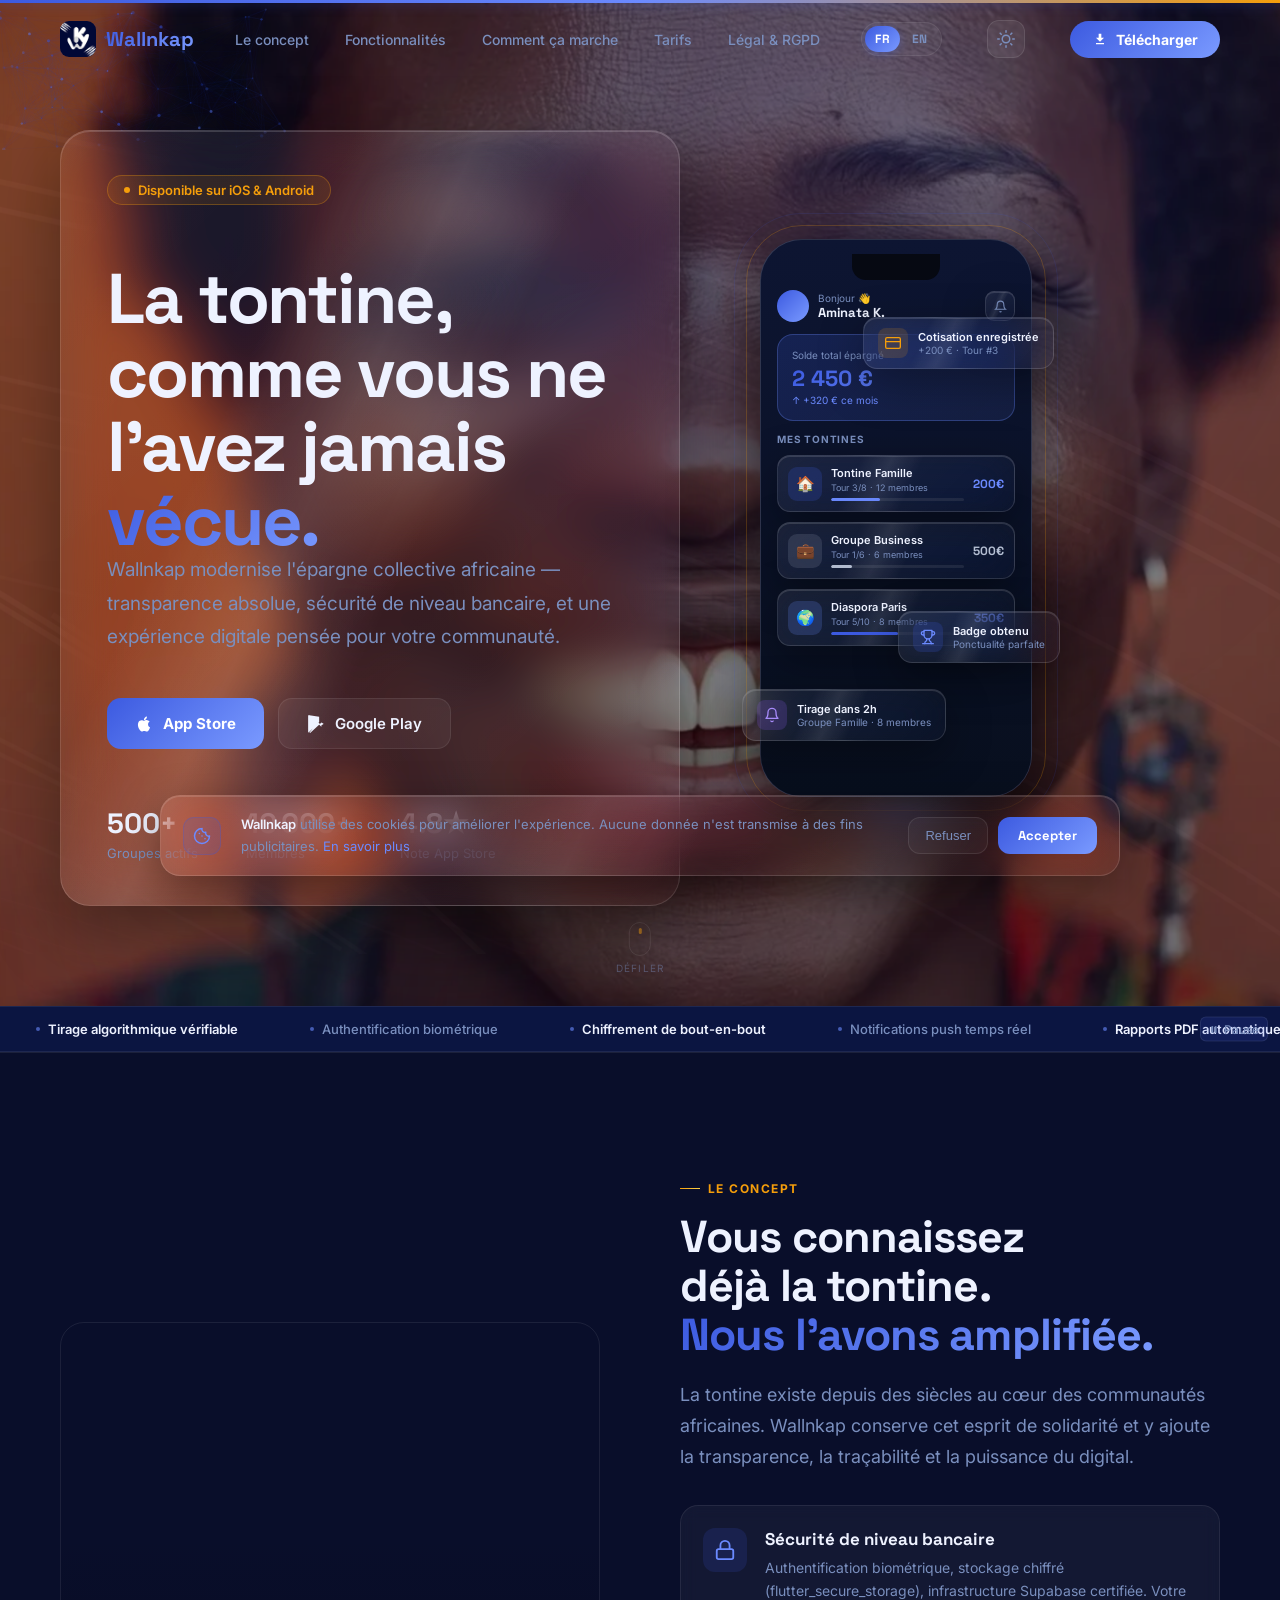
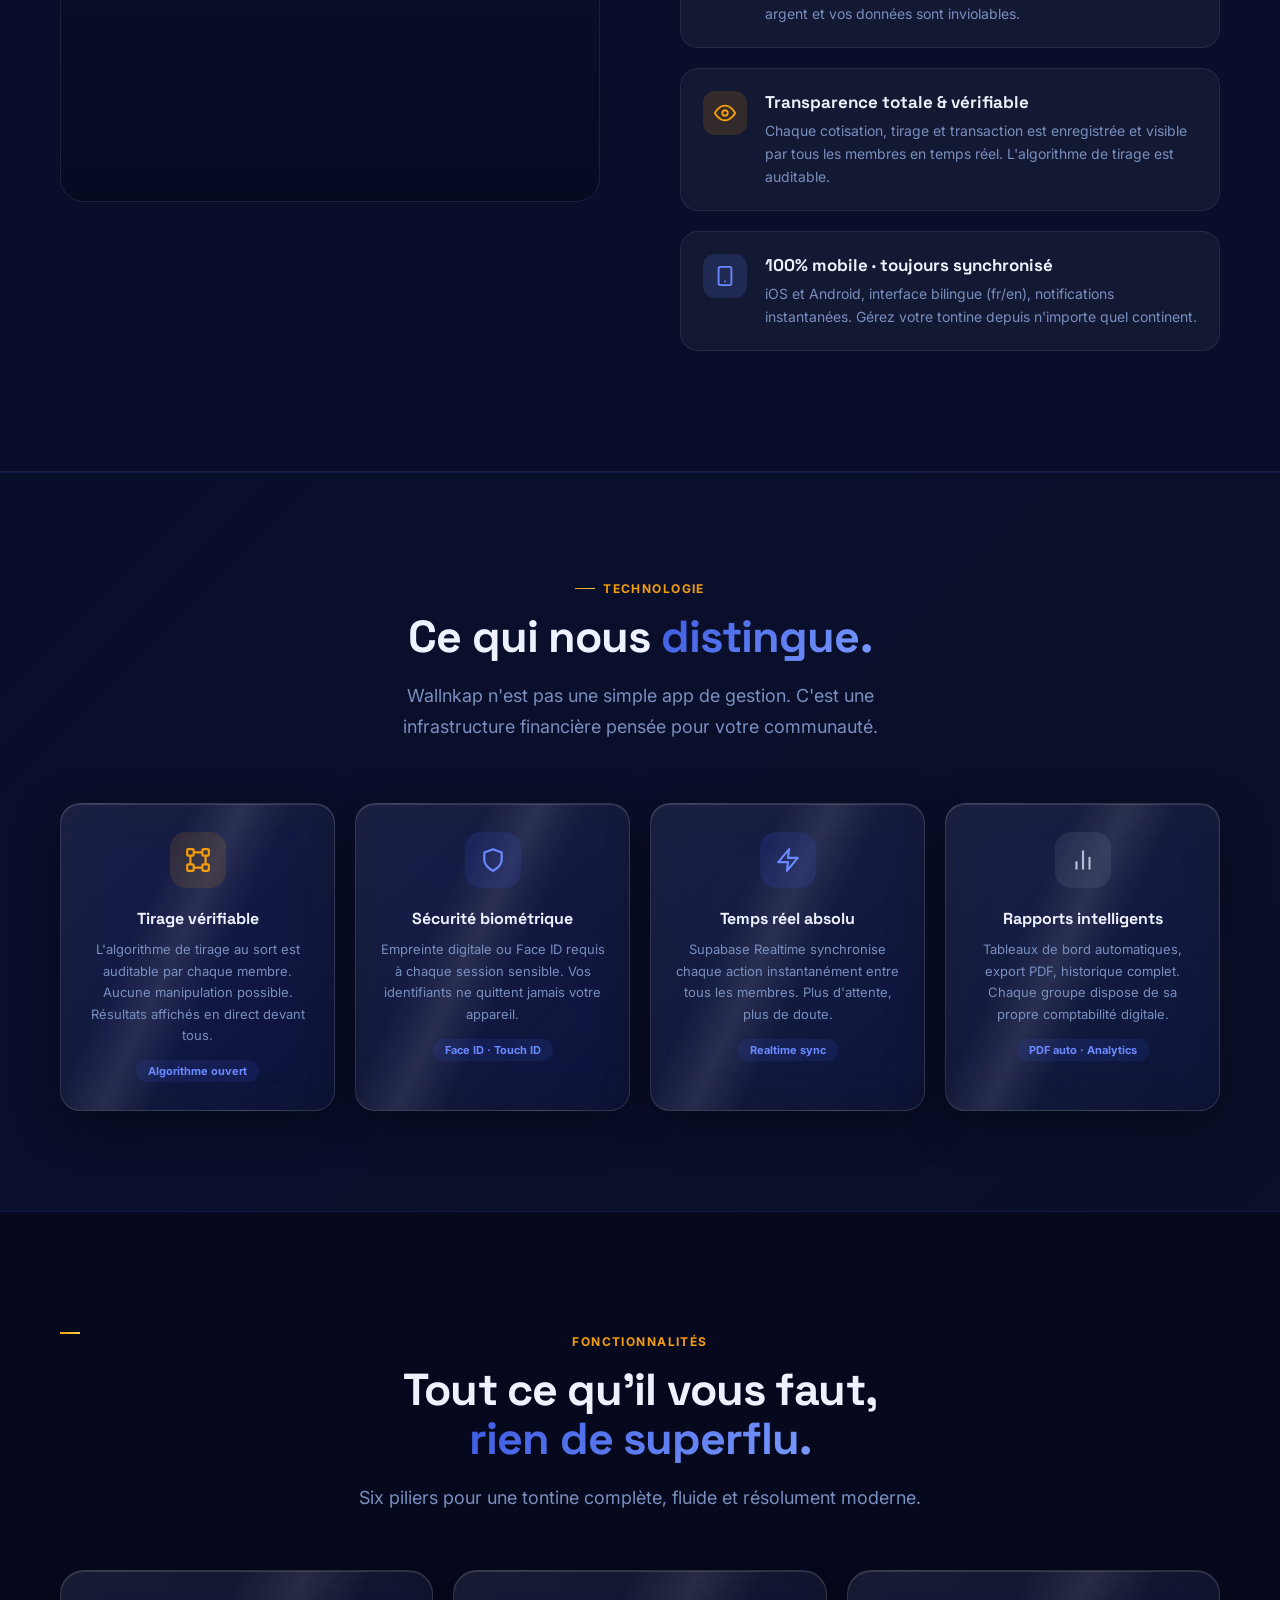
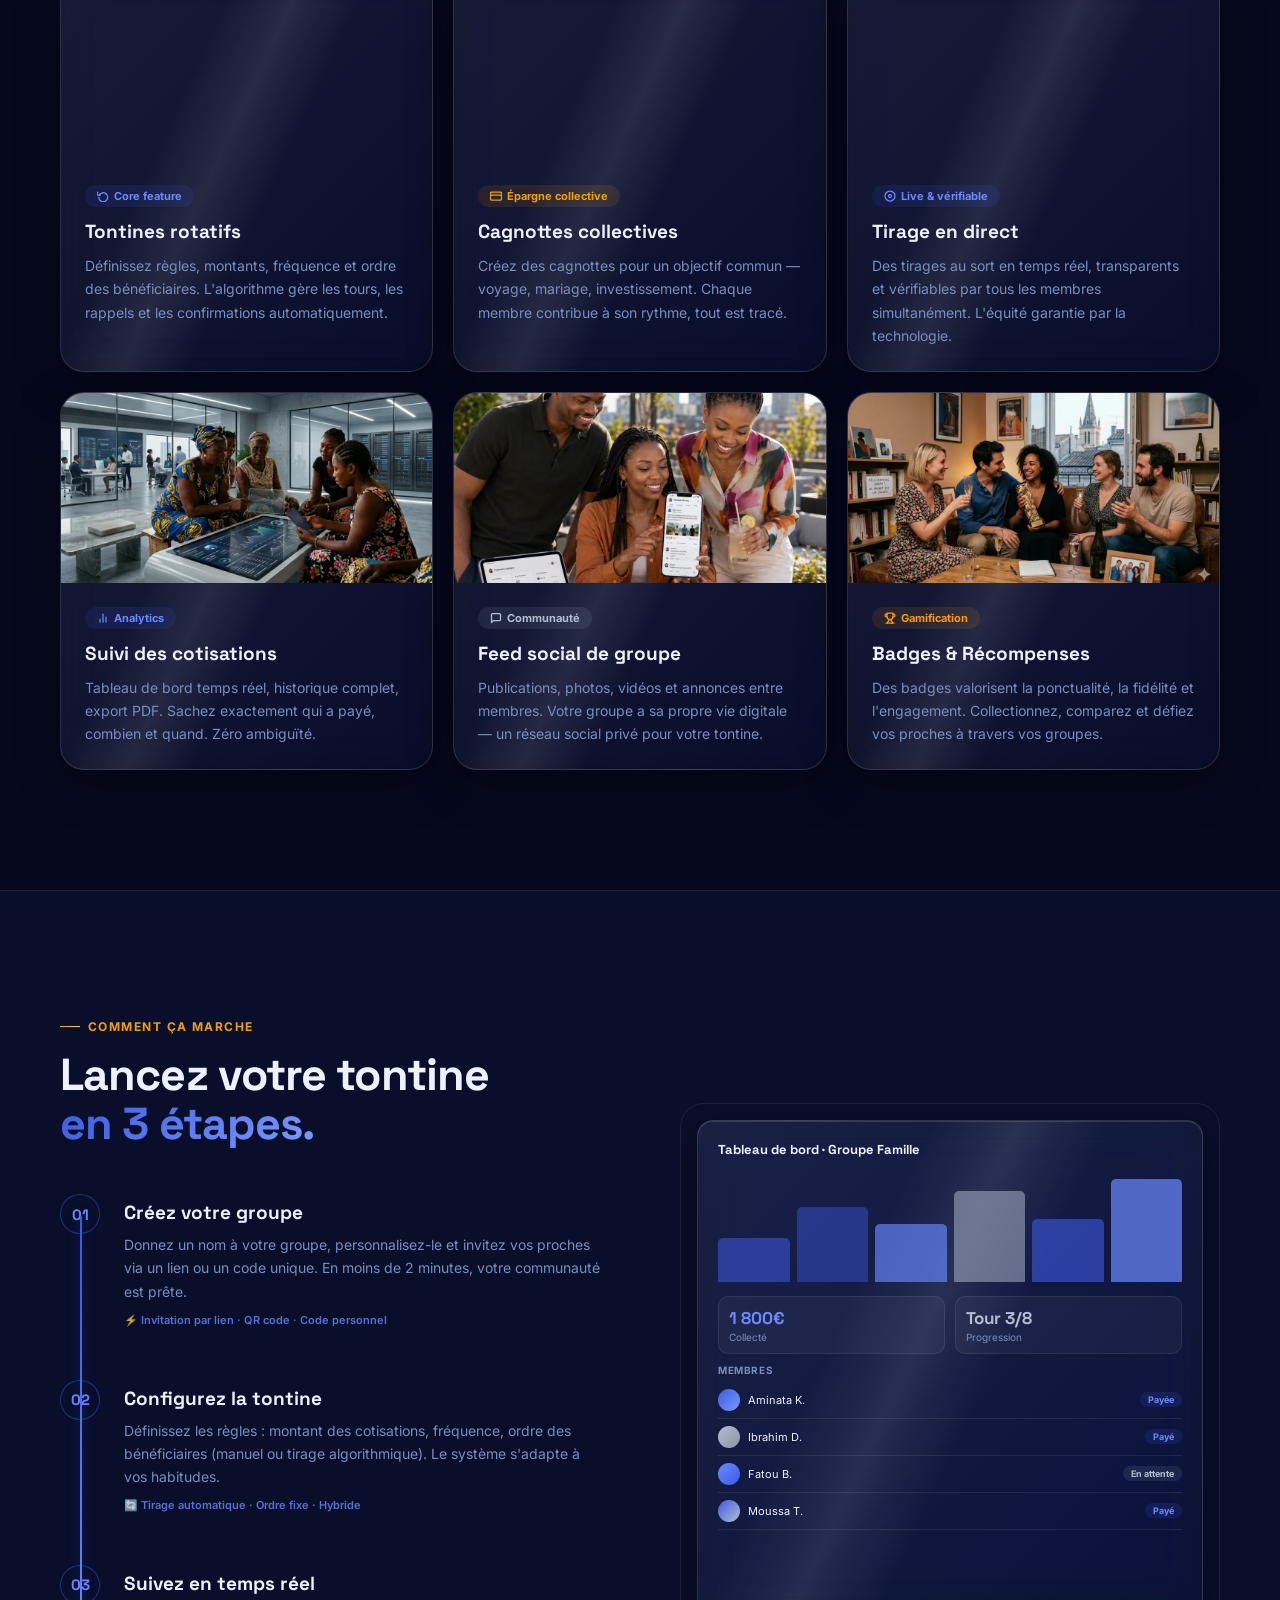
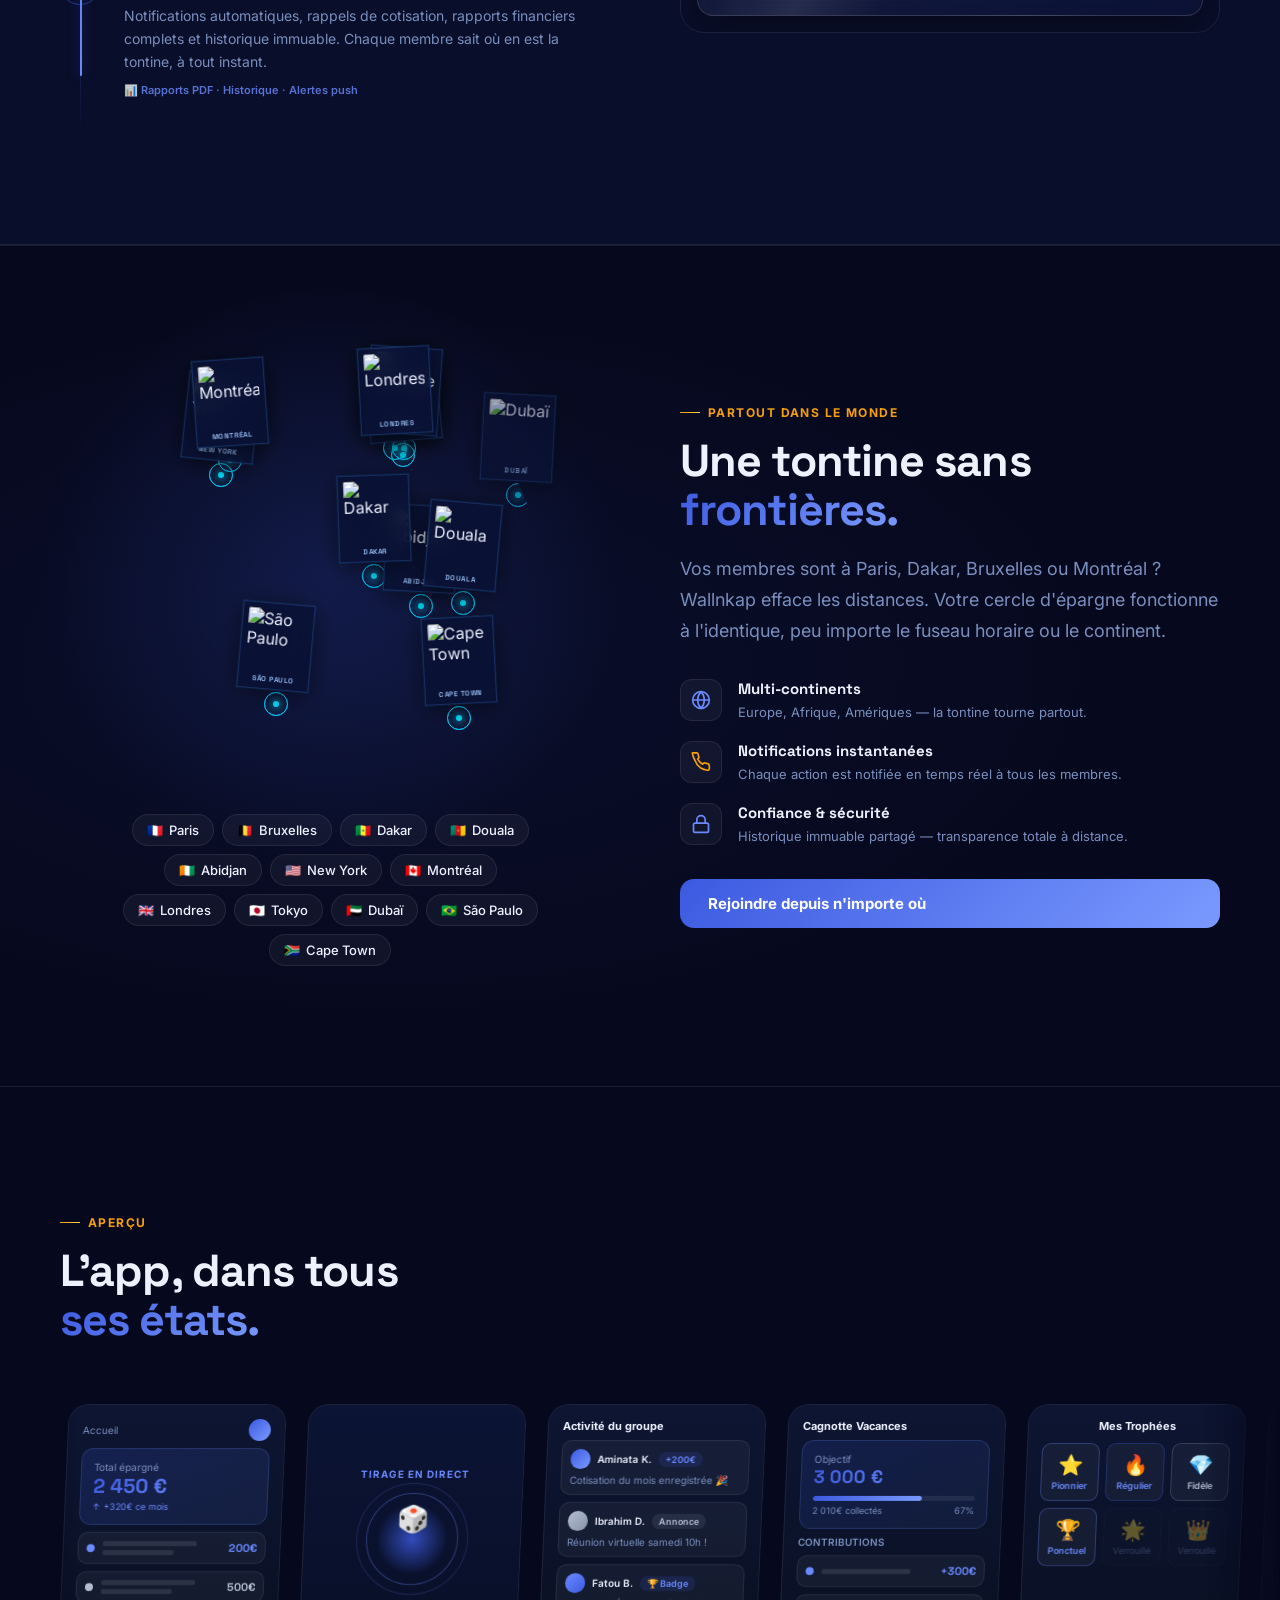
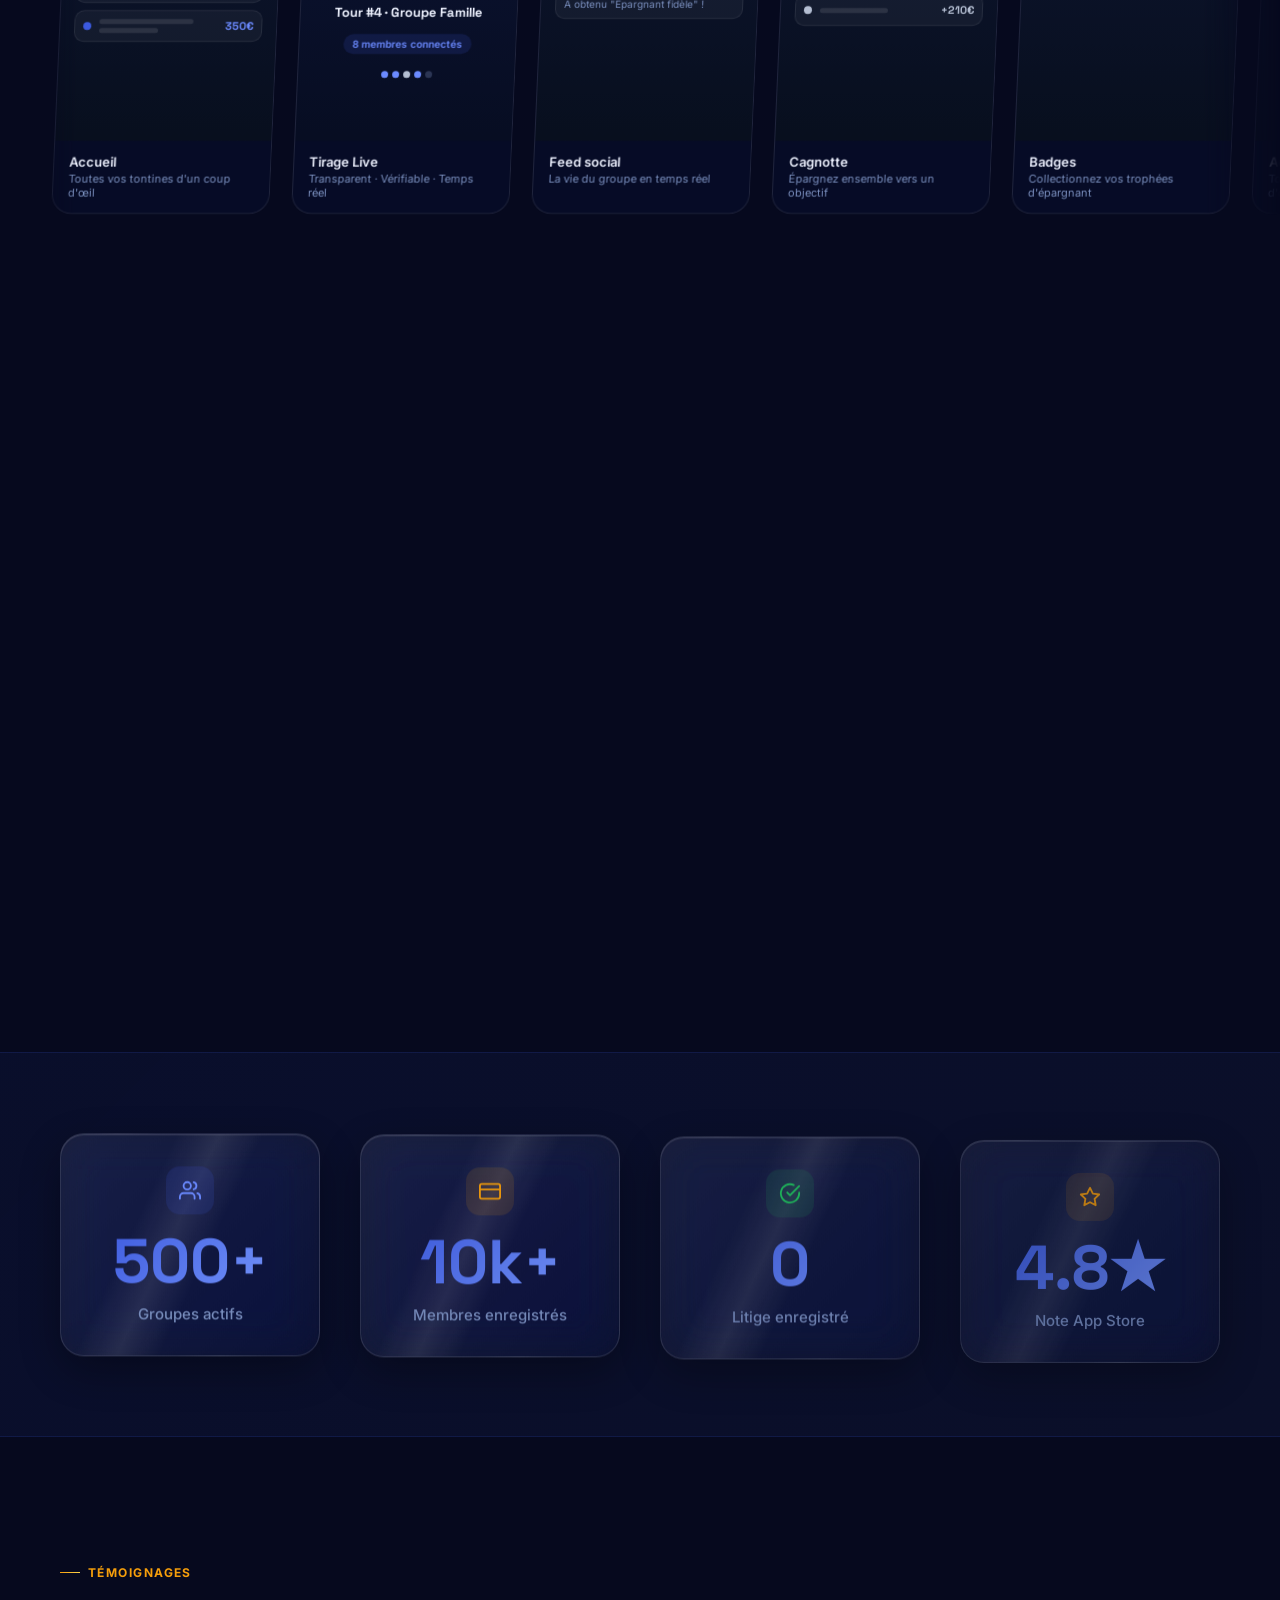
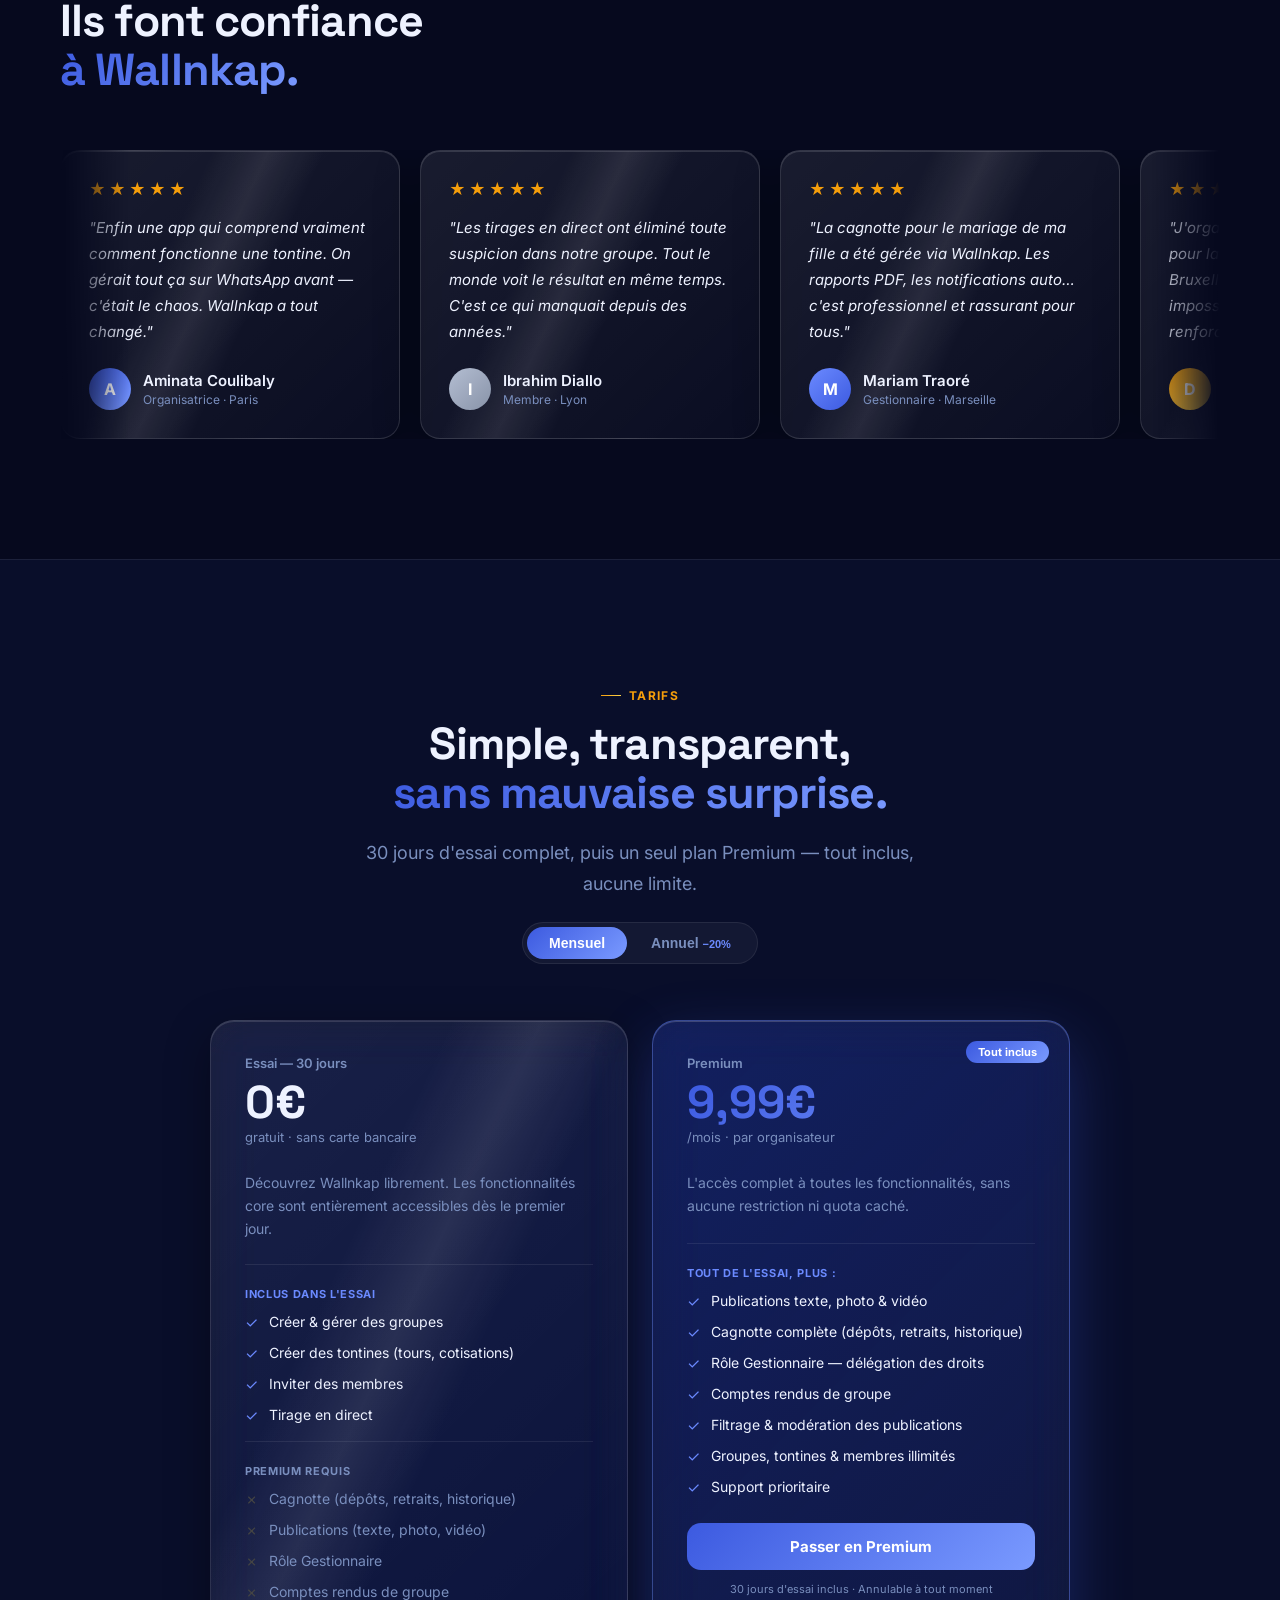
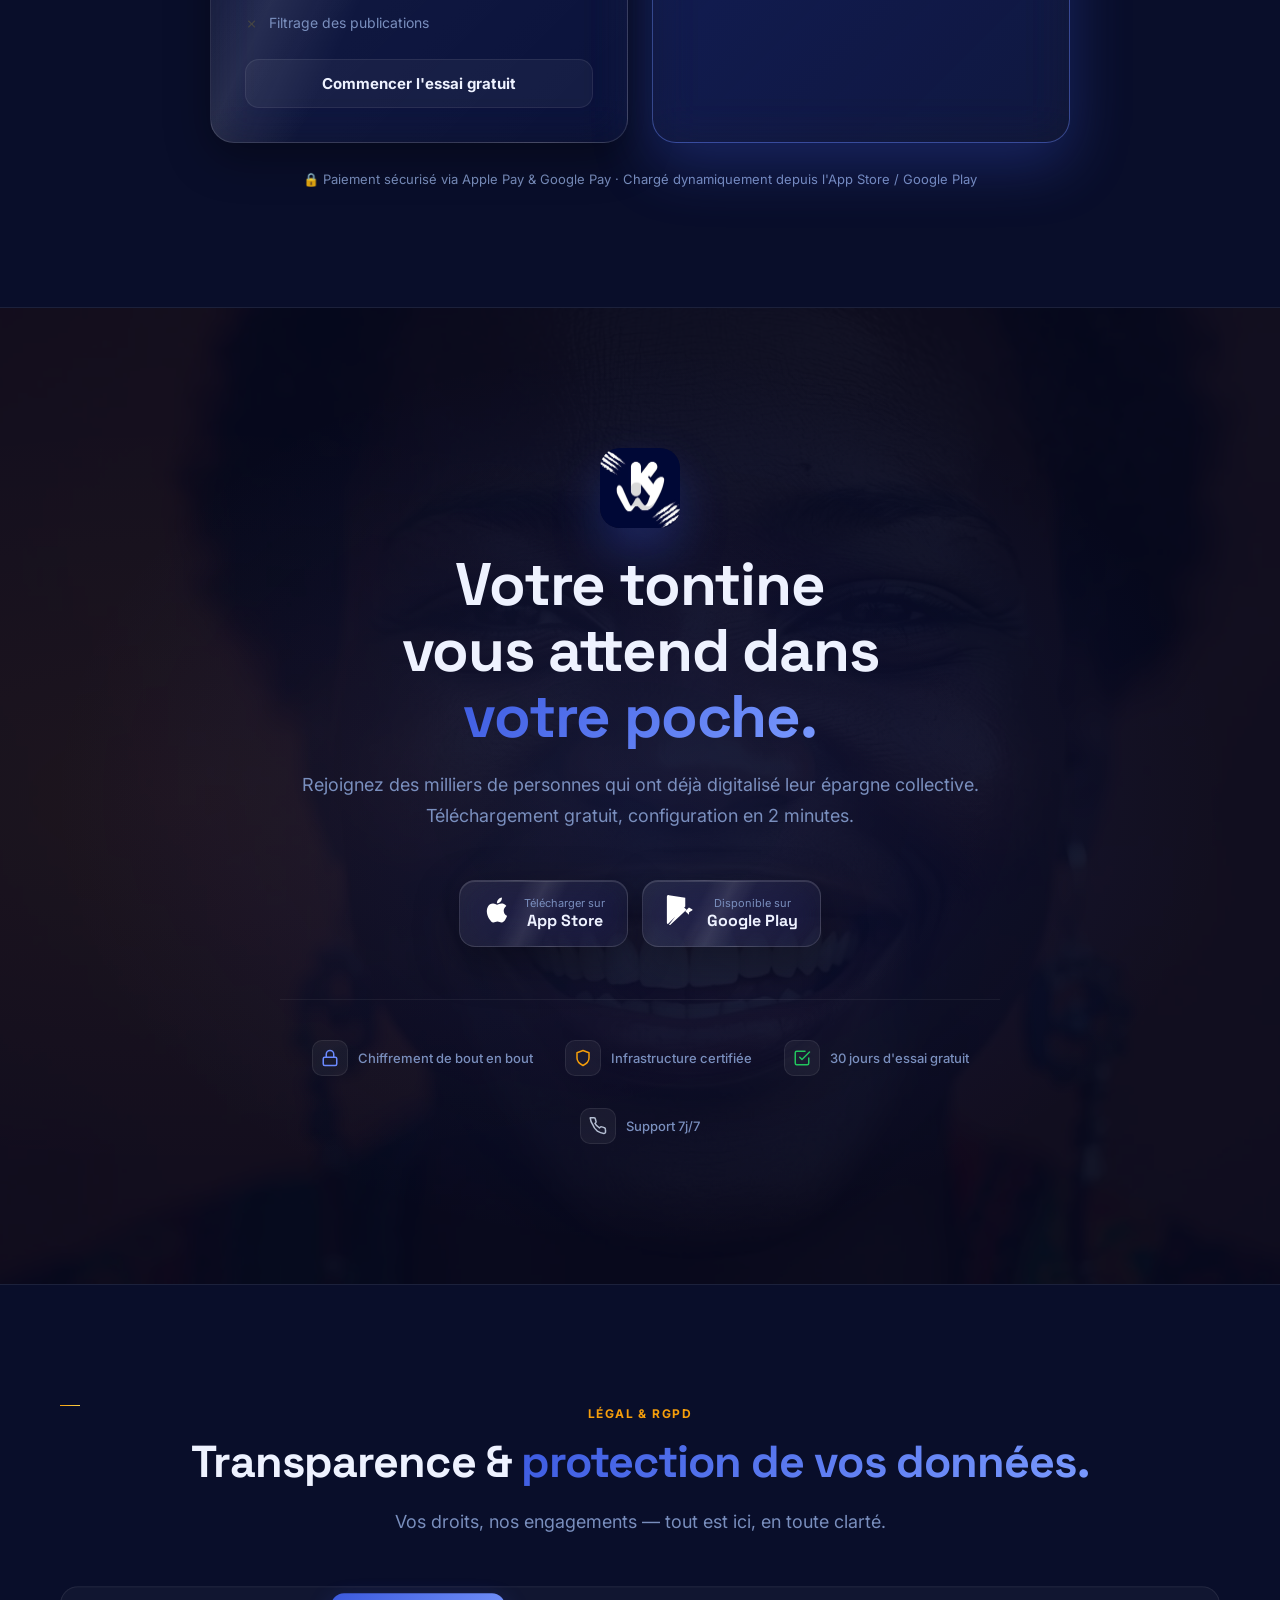
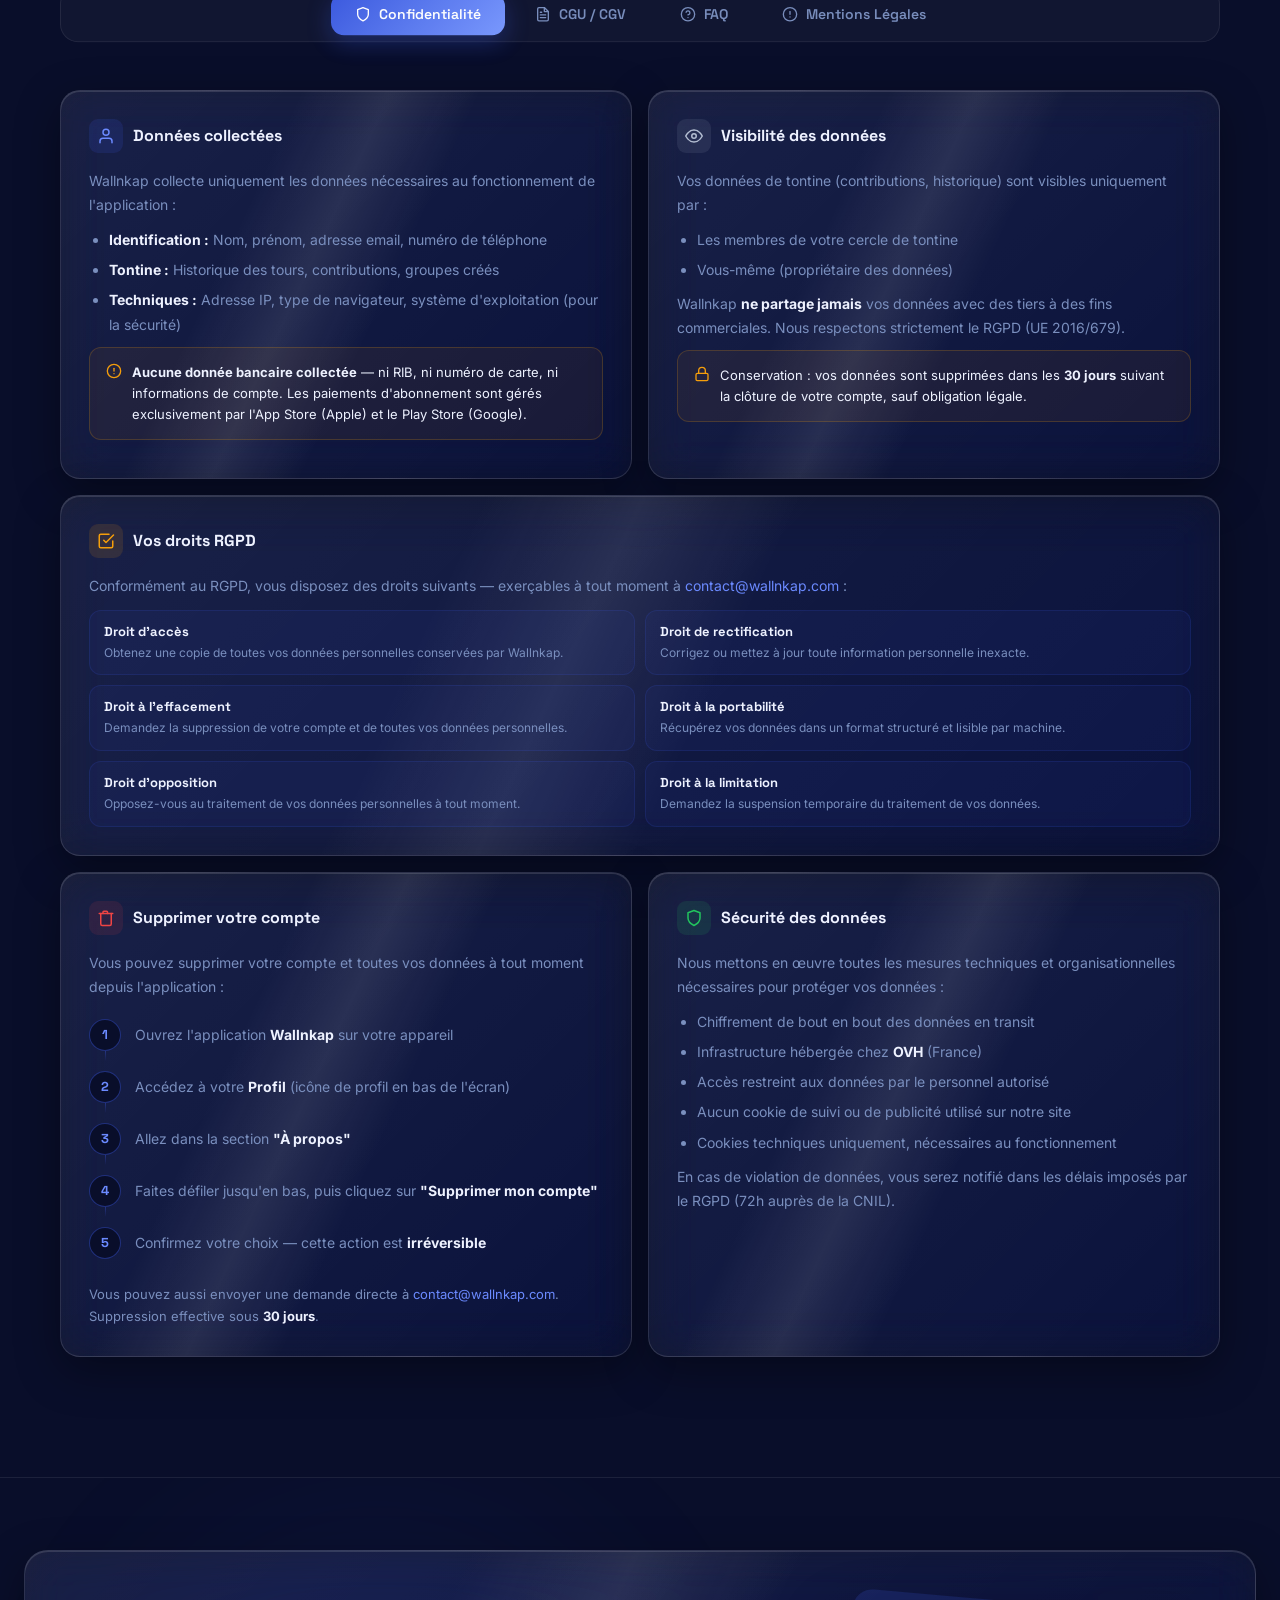
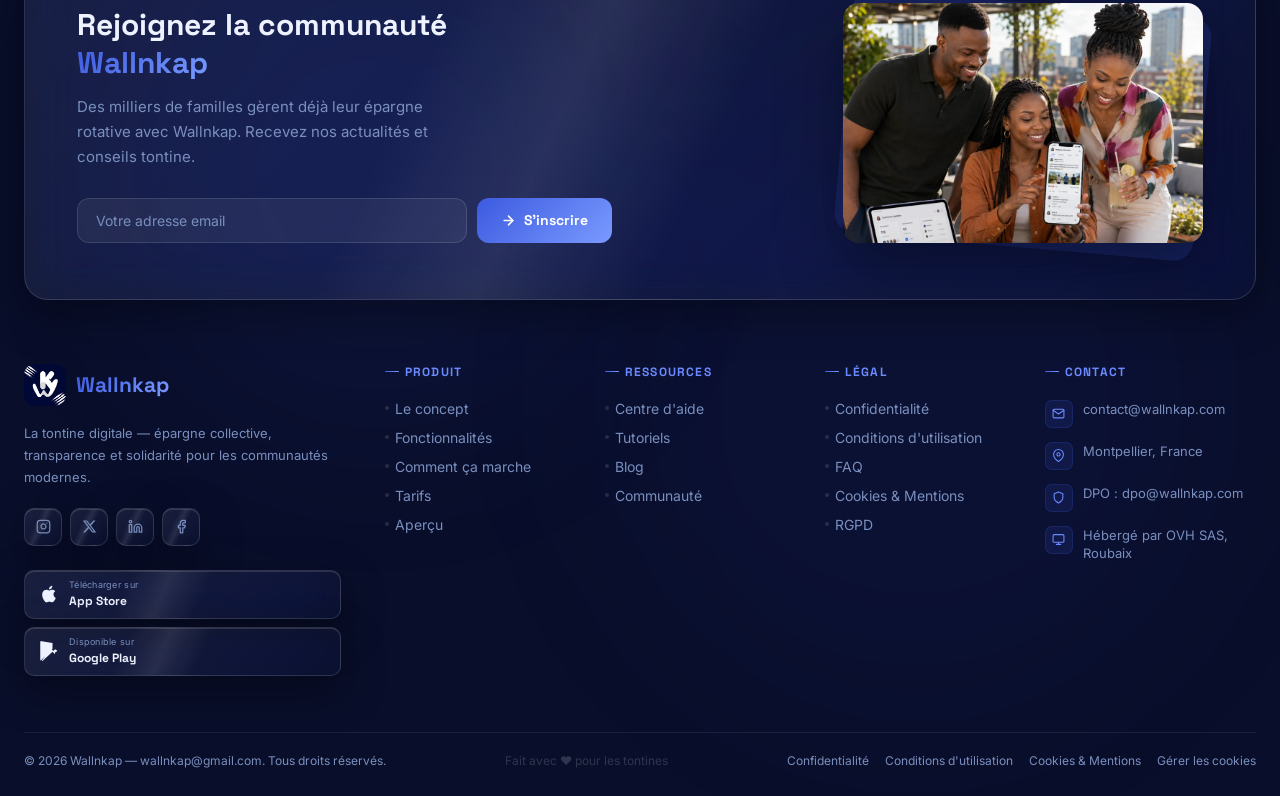
==== index.html @ 7e4b2b16 "finish landing" ====
<!DOCTYPE html>
<html lang="fr">
<head>
  <meta charset="UTF-8">
  <meta name="viewport" content="width=device-width, initial-scale=1.0">
  <meta name="description" content="Wallnkap est l'application mobile de tontine digitale. Gérez vos groupes d'épargne rotative, cotisations et tirages en toute sécurité. iOS & Android. Essai gratuit 30 jours.">

  <title>Wallnkap — Application Tontine Digitale | Épargne Rotative iOS & Android</title>

  <!-- LCP preload — hero background image is the Largest Contentful Paint element -->
  <link rel="preload" as="image" href="./images/hero_soft.webp" fetchpriority="high">

  <link rel="preconnect" href="https://fonts.googleapis.com">
  <link rel="preconnect" href="https://fonts.gstatic.com" crossorigin>
  <link rel="icon" type="image/png" href="./favicon.png" />
  <link rel="shortcut icon" type="image/png" href="./favicon.png" />
  <link rel="apple-touch-icon" href="./images/logo.jpg" />
  <meta name="theme-color" content="#06091E" />

  <!-- SEO -->
  <meta name="author" content="Wallnkap" />
  <meta name="keywords" content="tontine digitale, épargne rotative, application tontine, groupe épargne, tontine mobile, cotisation collective, Wallnkap" />
  <meta name="robots" content="index, follow, max-image-preview:large, max-snippet:-1, max-video-preview:-1" />
  <link rel="canonical" href="https://wallnkap.com/" />
  <link rel="alternate" hreflang="fr" href="https://wallnkap.com/" />
  <link rel="alternate" hreflang="en" href="https://wallnkap.com/" />
  <link rel="alternate" hreflang="x-default" href="https://wallnkap.com/" />

  <!-- Open Graph -->
  <meta property="og:type" content="website" />
  <meta property="og:url" content="https://wallnkap.com/" />
  <meta property="og:site_name" content="Wallnkap" />
  <meta property="og:locale" content="fr_FR" />
  <meta property="og:title" content="Wallnkap — Application Tontine Digitale | Épargne Rotative iOS & Android" />
  <meta property="og:description" content="Gérez vos tontines et groupes d'épargne rotative avec Wallnkap. Application mobile sécurisée, conforme RGPD. Cotisations, tirages en direct, cagnotte collective. Essai gratuit 30 jours." />
  <meta property="og:image" content="https://wallnkap.com/images/banniere.png" />
  <meta property="og:image:width" content="1200" />
  <meta property="og:image:height" content="630" />
  <meta property="og:image:alt" content="Wallnkap — Application de tontine digitale pour l'épargne rotative" />

  <!-- Twitter Card -->
  <meta name="twitter:card" content="summary_large_image" />
  <meta name="twitter:title" content="Wallnkap — Application Tontine Digitale" />
  <meta name="twitter:description" content="Gérez vos tontines et épargnes rotatives sur mobile. iOS & Android. Sécurisé, RGPD, essai gratuit 30 jours." />
  <meta name="twitter:image" content="https://wallnkap.com/images/banniere.png" />
  <meta name="twitter:image:alt" content="Wallnkap — Application de tontine digitale" />

  <link href="https://fonts.googleapis.com/css2?family=Space+Grotesk:wght@400;500;600;700;800&family=Inter:wght@300;400;500;600&display=swap" rel="stylesheet">
  <style>
    :root {
      --bg:      #06091E;
      --bg2:     #090E2A;
      --navy:    #0B1541;
      --card:    rgba(255,255,255,0.045);
      --blue:    #3C5AE0;
      --blue2:   #6B8AFF;
      --blue3:   #A5C0FF;
      --silver:  #B4BED2;
      --text:    #EEF2FF;
      --muted:   #7A8FBE;
      --border:  rgba(255,255,255,0.08);
      --grad:    linear-gradient(135deg,#3C5AE0 0%,#7A9AFF 100%);
      --grad2:   linear-gradient(135deg,#1A2F85 0%,#3C5AE0 100%);
      --gold:    #F59E0B;
      --gold2:   #FCD34D;
      --card-hover: rgba(255,255,255,0.07);
      --glass:   rgba(255,255,255,0.06);
      --glass-border: rgba(255,255,255,0.12);
      --grad-gold: linear-gradient(135deg,#F59E0B 0%,#FCD34D 100%);
    }
    *,*::before,*::after{margin:0;padding:0;box-sizing:border-box}
    html{scroll-behavior:smooth;background:var(--bg)}
    body{
      font-family:'Inter',sans-serif;
      background:transparent;
      color:var(--text);
      overflow-x:hidden;
      -webkit-font-smoothing:antialiased;
    }
    h1,h2,h3,h4{font-family:'Space Grotesk',sans-serif}

    /* ── NAV ── */
    nav{
      position:fixed;top:0;width:100%;z-index:1000;
      padding:20px 60px;
      display:flex;align-items:center;justify-content:space-between;
      transition:all .35s cubic-bezier(.4,0,.2,1);
    }
    nav.solid{
      background:rgba(6,9,30,.9);
      backdrop-filter:blur(24px);
      border-bottom:1px solid var(--border);
      padding:13px 60px;
    }
    .nav-logo{
      display:flex;align-items:center;gap:10px;
      text-decoration:none;
    }
    .nav-logo img{
      width:36px;height:36px;border-radius:9px;
      object-fit:cover;
    }
    .nav-logo-txt{
      font-family:'Space Grotesk',sans-serif;
      font-size:20px;font-weight:800;
      background:var(--grad);
      -webkit-background-clip:text;-webkit-text-fill-color:transparent;
    }
    .nav-links{display:flex;gap:36px;list-style:none}
    .nav-links a{color:var(--muted);text-decoration:none;font-size:14px;font-weight:500;transition:color .2s}
    .nav-links a:hover{color:var(--text)}
    .nav-cta{
      display:flex;align-items:center;gap:8px;
      background:var(--grad);color:#fff;
      padding:10px 22px;border-radius:100px;
      text-decoration:none;font-size:14px;font-weight:700;
      transition:transform .2s,box-shadow .2s;
    }
    .nav-cta:hover{transform:translateY(-2px);box-shadow:0 14px 30px rgba(60,90,224,.35)}

    /* ── HERO ── */
    #hero{
      min-height:100vh;position:relative;overflow:hidden;
      display:flex;align-items:center;
      padding:130px 60px 100px;
    }
    #hero-bg{
      position: absolute;
      inset: -4%;        /* oversized to absorb scale-down without showing edges */
      z-index: 0;
      background-image: url(images/hero_soft.webp);
      background-size: cover;
      background-position: center;
      background-repeat: no-repeat;
      opacity: .55;
      transform: scale(1.06);  /* initial zoom — matches JS start value */
      transform-origin: center center;
      will-change: transform, opacity;
    }
    
    #hero-canvas{position:absolute;inset:0;z-index:1}
    .hero-glow{position:absolute;border-radius:50%;filter:blur(120px);pointer-events:none}
    .hg1{width:700px;height:700px;background:rgba(60,90,224,.12);top:-150px;right:5%;z-index:0}
    .hg2{width:400px;height:400px;background:rgba(107,138,255,.08);bottom:-100px;left:3%;z-index:0}
    .hero-inner{
      position:relative;z-index:2;
      display:flex;align-items:center;gap:80px;
      width:100%;max-width:1280px;margin:0 auto;
    }
    .hero-copy{flex:1;max-width:620px}
    .eyebrow{
      display:inline-flex;align-items:center;gap:8px;
      background:rgba(60,90,224,.12);border:1px solid rgba(60,90,224,.35);
      padding:6px 16px;border-radius:100px;
      font-size:13px;font-weight:600;color:var(--blue2);
      margin-bottom:28px;
    }
    .ew-dot{
      width:6px;height:6px;border-radius:50%;background:var(--blue2);
      animation:blink 2s ease-in-out infinite;
    }
    @keyframes blink{0%,100%{opacity:1;transform:scale(1)}50%{opacity:.3;transform:scale(.7)}}
    h1{
      font-size:clamp(38px,5.5vw,72px);
      font-weight:800;line-height:1.05;
      letter-spacing:-0.03em;margin-bottom:24px;
    }
    .grad{background:var(--grad);-webkit-background-clip:text;-webkit-text-fill-color:transparent}
    .grad2{background:var(--grad2);-webkit-background-clip:text;-webkit-text-fill-color:transparent}
    .hero-desc{
      font-size:clamp(16px,1.8vw,19px);
      color:var(--muted);line-height:1.78;
      margin-bottom:44px;max-width:520px;
    }
    .hero-ctas{display:flex;gap:14px;flex-wrap:wrap;margin-bottom:56px}
    .btn-primary{
      display:flex;align-items:center;gap:10px;
      background:var(--grad);color:#fff;
      padding:15px 28px;border-radius:14px;
      text-decoration:none;font-weight:700;font-size:15px;
      transition:transform .25s,box-shadow .25s;
    }
    .btn-primary:hover{transform:translateY(-3px);box-shadow:0 24px 48px rgba(60,90,224,.4)}
    .btn-ghost{
      display:flex;align-items:center;gap:10px;
      background:rgba(255,255,255,.05);color:var(--text);
      padding:15px 28px;border-radius:14px;
      text-decoration:none;font-weight:600;font-size:15px;
      border:1px solid var(--border);
      transition:transform .25s,background .25s;
    }
    .btn-ghost:hover{transform:translateY(-3px);background:rgba(255,255,255,.09)}
    .hero-stats{display:flex;gap:48px}
    .hs-n{
      font-family:'Space Grotesk',sans-serif;
      font-size:28px;font-weight:800;color:var(--text);
    }
    .hs-l{font-size:13px;color:var(--muted);margin-top:4px}

    /* ── PHONE MOCKUP ── */
    .hero-phone{flex-shrink:0;position:relative;width:300px}
    .phone-wrap{
      position:relative;width:272px;height:558px;
      animation:phoneFloat 7s ease-in-out infinite;
    }
    @keyframes phoneFloat{0%,100%{transform:translateY(0) rotate(-2deg)}50%{transform:translateY(-18px) rotate(-2deg)}}
    .phone-shadow{
      position:absolute;bottom:-28px;left:50%;transform:translateX(-50%);
      width:180px;height:18px;
      background:radial-gradient(ellipse,rgba(60,90,224,.3) 0%,transparent 70%);
      filter:blur(8px);
      animation:shadowP 7s ease-in-out infinite;
    }
    @keyframes shadowP{0%,100%{opacity:.8;width:180px}50%{opacity:.3;width:130px}}
    .phone-frame{
      width:272px;height:558px;border-radius:42px;
      background:linear-gradient(145deg,#141c3a,#0b1028);
      border:1.5px solid rgba(255,255,255,.13);
      box-shadow:0 40px 80px rgba(0,0,0,.7),inset 0 1px 0 rgba(255,255,255,.07);
      overflow:hidden;position:relative;
    }
    .phone-notch{
      position:absolute;top:14px;left:50%;transform:translateX(-50%);
      width:88px;height:26px;
      background:#060912;border-radius:0 0 14px 14px;z-index:10;
    }
    .phone-screen{
      width:100%;height:100%;
      background:linear-gradient(180deg,#0d1532 0%,#080f1e 100%);
      padding:50px 16px 20px;
      display:flex;flex-direction:column;gap:10px;
      overflow:hidden;
    }
    .ps-header{display:flex;justify-content:space-between;align-items:center;margin-bottom:2px}
    .ps-av{width:32px;height:32px;border-radius:50%;background:var(--grad)}
    .ps-name{font-family:'Space Grotesk',sans-serif;font-size:13px;font-weight:700}
    .ps-greeting{font-size:10px;color:var(--muted)}
    .ps-bell{
      width:30px;height:30px;border-radius:9px;
      background:var(--card);border:1px solid var(--border);
      display:flex;align-items:center;justify-content:center;
    }
    .ps-bal{
      background:linear-gradient(135deg,rgba(60,90,224,.2),rgba(107,138,255,.1));
      border:1px solid rgba(107,138,255,.3);
      border-radius:16px;padding:14px;
    }
    .ps-bal-label{font-size:10px;color:var(--muted);margin-bottom:3px}
    .ps-bal-amt{
      font-family:'Space Grotesk',sans-serif;font-size:22px;font-weight:800;
      background:var(--grad);-webkit-background-clip:text;-webkit-text-fill-color:transparent;
    }
    .ps-bal-sub{font-size:10px;color:var(--blue2);margin-top:2px}
    .ps-sec{font-size:10px;font-weight:700;color:var(--muted);letter-spacing:.08em;margin-top:2px}
    .ps-card{
      background:var(--card);border:1px solid var(--border);
      border-radius:13px;padding:10px;
      display:flex;align-items:center;gap:9px;
      animation:slideCard .5s ease forwards;opacity:0;
    }
    .ps-card:nth-child(1){animation-delay:.2s}
    .ps-card:nth-child(2){animation-delay:.35s}
    .ps-card:nth-child(3){animation-delay:.5s}
    @keyframes slideCard{from{opacity:0;transform:translateX(16px)}to{opacity:1;transform:translateX(0)}}
    .ps-icon{width:34px;height:34px;border-radius:9px;flex-shrink:0;display:flex;align-items:center;justify-content:center;font-size:15px}
    .ic-b{background:rgba(60,90,224,.2)}
    .ic-s{background:rgba(180,190,210,.15)}
    .ic-l{background:rgba(107,138,255,.2)}
    .ps-tname{font-size:11px;font-weight:600;color:var(--text)}
    .ps-tsub{font-size:9px;color:var(--muted);margin-top:2px}
    .ps-progress{height:3px;background:rgba(255,255,255,.08);border-radius:2px;margin-top:5px;overflow:hidden}
    .ps-bar{height:100%;border-radius:2px}
    .ps-amt{font-family:'Space Grotesk',sans-serif;font-size:12px;font-weight:700;margin-left:auto;white-space:nowrap}

    /* Floating badges */
    .fbadge{
      position:absolute;z-index:5;
      background:rgba(9,14,42,.92);
      backdrop-filter:blur(16px);
      border:1px solid var(--border);
      border-radius:14px;padding:10px 14px;
      display:flex;align-items:center;gap:10px;
      white-space:nowrap;
      box-shadow:0 16px 40px rgba(0,0,0,.5);
    }
    .fb1{top:14%;right:-22px;animation:fb1 5s ease-in-out infinite}
    .fb2{bottom:24%;right:-28px;animation:fb2 6s ease-in-out infinite .5s}
    .fb3{bottom:10%;left:-18px;animation:fb3 5.5s ease-in-out infinite 1s}
    @keyframes fb1{0%,100%{transform:translateY(0)}50%{transform:translateY(-10px)}}
    @keyframes fb2{0%,100%{transform:translateY(0)}50%{transform:translateY(10px)}}
    @keyframes fb3{0%,100%{transform:translateY(0)}50%{transform:translateY(-8px)}}
    .fbi{width:30px;height:30px;border-radius:8px;display:flex;align-items:center;justify-content:center;font-size:14px}
    .fb-lbl{font-size:11px;font-weight:600;color:var(--text)}
    .fb-sub{font-size:10px;color:var(--muted)}

    /* ── TICKER BELT ── */
    .ticker-belt{
      background:var(--navy);
      border-top:1px solid var(--border);
      border-bottom:1px solid var(--border);
      padding:14px 0;overflow:hidden;
      position:relative;
    }
    .ticker-track{
      display:flex;gap:0;white-space:nowrap;
      animation:tickerScroll 28s linear infinite;
      width:max-content;
    }
    .ticker-track:hover,.ticker-track.paused{animation-play-state:paused}
    @keyframes tickerScroll{0%{transform:translateX(0)}100%{transform:translateX(-50%)}}
    /* Bouton pause animation (RGAA 13.8) */
    .anim-pause-btn{
      position:absolute;right:12px;top:50%;transform:translateY(-50%);
      z-index:10;background:rgba(60,90,224,.15);border:1px solid var(--border);
      color:var(--muted);border-radius:6px;padding:4px 8px;cursor:pointer;
      font-size:12px;font-family:'Inter',sans-serif;font-weight:500;
      display:flex;align-items:center;gap:5px;
      transition:background .2s,color .2s;
    }
    .anim-pause-btn:hover{background:rgba(60,90,224,.35);color:var(--text)}
    .testi-marquee-wrap{position:relative}
    .testi-pause-btn{
      position:absolute;top:-36px;right:0;
      background:rgba(60,90,224,.15);border:1px solid var(--border);
      color:var(--muted);border-radius:6px;padding:4px 10px;cursor:pointer;
      font-size:12px;font-family:'Inter',sans-serif;font-weight:500;
      display:flex;align-items:center;gap:5px;
      transition:background .2s,color .2s;
    }
    .testi-pause-btn:hover{background:rgba(60,90,224,.35);color:var(--text)}
    .testi-track.paused{animation-play-state:paused}
    .ticker-item{
      display:inline-flex;align-items:center;gap:8px;
      padding:0 36px;font-size:13px;font-weight:500;color:var(--muted);
    }
    .ticker-item .dot{
      width:4px;height:4px;border-radius:50%;
      background:var(--blue2);opacity:.6;flex-shrink:0;
    }
    .ticker-item strong{color:var(--text);font-weight:600}

    /* ── SECTION BASE ── */
    .section{padding:120px 60px;max-width:1280px;margin:0 auto}
    .section-full{padding:120px 0}
    .section-inner{max-width:1280px;margin:0 auto;padding:0 60px}
    .s-label{
      display:inline-block;font-size:12px;font-weight:700;
      letter-spacing:.12em;text-transform:uppercase;
      color:var(--blue2);margin-bottom:16px;
    }
    .s-title{
      font-size:clamp(28px,3.5vw,50px);font-weight:800;
      line-height:1.1;letter-spacing:-0.02em;margin-bottom:20px;
    }
    .s-desc{font-size:18px;color:var(--muted);line-height:1.72;max-width:580px}

    /* ── CONCEPT ── */
    #concept{background:var(--bg2);border-top:1px solid var(--border);border-bottom:1px solid var(--border)}
    .concept-grid{display:grid;grid-template-columns:1fr 1fr;gap:80px;align-items:center}
    .concept-img-box{
      height:480px;border-radius:24px;overflow:hidden;
      border:1px solid var(--border);position:relative;
    }
    .concept-img-box img{width:100%;height:100%;object-fit:cover;object-position:center top}
    .concept-overlay{
      position:absolute;inset:0;
      background:linear-gradient(to top,rgba(6,9,30,.7) 0%,transparent 55%);
    }
    .concept-points{display:flex;flex-direction:column;gap:20px}
    .cp{
      display:flex;gap:18px;align-items:flex-start;
      padding:22px;border-radius:18px;
      background:var(--card);backdrop-filter:blur(8px);-webkit-backdrop-filter:blur(8px);
      border:1px solid var(--border);
      transition:transform .3s,border-color .3s;
    }
    .cp:hover{transform:translateX(6px);border-color:rgba(60,90,224,.35)}
    .cp-icon{
      width:44px;height:44px;border-radius:12px;flex-shrink:0;
      display:flex;align-items:center;justify-content:center;font-size:20px;
    }
    .ci-b{background:rgba(60,90,224,.15)}
    .ci-s{background:rgba(180,190,210,.1)}
    .ci-l{background:rgba(107,138,255,.15)}
    .cp-title{font-family:'Space Grotesk',sans-serif;font-weight:700;font-size:17px;margin-bottom:6px}
    .cp-desc{color:var(--muted);font-size:14px;line-height:1.65}

    /* ── INNOVATION STRIP ── */
    #innovation{
      padding:100px 60px;
      background:linear-gradient(135deg,rgba(60,90,224,.07) 0%,rgba(107,138,255,.05) 100%);
      border-top:1px solid rgba(60,90,224,.15);
      border-bottom:1px solid rgba(60,90,224,.15);
    }
    .inno-header{text-align:center;margin-bottom:60px}
    .inno-grid{
      display:grid;grid-template-columns:repeat(4,1fr);gap:20px;
      max-width:1160px;margin:0 auto;
    }
    .inno-card{
      padding:28px 22px;border-radius:20px;
      background:rgba(8,13,42,0.60);backdrop-filter:blur(10px);-webkit-backdrop-filter:blur(10px);
      border:1px solid rgba(255,255,255,.09);
      text-align:center;
      transition:transform .3s,border-color .3s,box-shadow .3s;
    }
    .inno-card:hover{
      transform:translateY(-6px);
      border-color:rgba(60,90,224,.4);
      box-shadow:0 24px 48px rgba(60,90,224,.12);
    }
    .inno-icon{font-size:36px;margin-bottom:16px;display:block}
    .inno-title{
      font-family:'Space Grotesk',sans-serif;font-size:16px;font-weight:700;
      margin-bottom:10px;
    }
    .inno-desc{font-size:13px;color:var(--muted);line-height:1.65}
    .inno-chip{
      display:inline-block;margin-top:14px;
      font-size:11px;font-weight:700;padding:4px 12px;border-radius:100px;
      background:rgba(60,90,224,.12);color:var(--blue2);
    }

    /* ── FEATURES ── */
    #features .s-title{text-align:center}
    #features .s-label{display:block;text-align:center}
    #features .s-desc{margin:0 auto 56px;text-align:center}
    .feat-grid{display:grid;grid-template-columns:repeat(3,1fr);gap:20px}
    .feat-card{
      background:var(--card);backdrop-filter:blur(8px);-webkit-backdrop-filter:blur(8px);
      border:1px solid var(--border);
      border-radius:24px;padding:0;overflow:hidden;
      transition:transform .35s cubic-bezier(.4,0,.2,1),border-color .35s,box-shadow .35s;
    }
    .feat-card:hover{
      transform:translateY(-8px);
      border-color:rgba(60,90,224,.4);
      box-shadow:0 32px 64px rgba(0,0,0,.4);
    }
    .feat-img{
      width:100%;height:190px;overflow:hidden;position:relative;
    }
    .feat-img img{width:100%;height:100%;object-fit:cover;transition:transform .5s}
    .feat-card:hover .feat-img img{transform:scale(1.05)}
    .feat-img-placeholder{
      width:100%;height:100%;
      display:flex;align-items:center;justify-content:center;font-size:52px;
    }
    .feat-body{padding:24px}
    .feat-tag{
      display:inline-flex;align-items:center;gap:5px;
      font-size:11px;font-weight:700;padding:4px 12px;
      border-radius:100px;margin-bottom:12px;
    }
    .ft-b{background:rgba(60,90,224,.12);color:var(--blue2)}
    .ft-s{background:rgba(180,190,210,.1);color:var(--silver)}
    .feat-name{font-family:'Space Grotesk',sans-serif;font-size:19px;font-weight:700;margin-bottom:10px}
    .feat-desc{color:var(--muted);font-size:14px;line-height:1.65}

    /* ── HOW IT WORKS ── */
    #how{background:var(--bg2);border-top:1px solid var(--border);border-bottom:1px solid var(--border)}
    .how-grid{display:grid;grid-template-columns:1fr 1fr;gap:80px;align-items:center}
    .steps{display:flex;flex-direction:column}
    .step{display:flex;gap:24px;align-items:flex-start;padding:26px 0;position:relative}
    .step:not(:last-child)::after{
      content:'';position:absolute;
      left:20px;top:68px;bottom:0;width:1px;
      background:linear-gradient(to bottom,rgba(60,90,224,.4),rgba(60,90,224,.04));
    }
    .step-num{
      width:40px;height:40px;border-radius:50%;flex-shrink:0;
      border:1.5px solid rgba(60,90,224,.45);
      display:flex;align-items:center;justify-content:center;
      font-family:'Space Grotesk',sans-serif;font-size:15px;font-weight:800;
      color:var(--blue2);position:relative;z-index:1;background:var(--bg2);
    }
    .step-body{padding-top:6px}
    .step-title{font-family:'Space Grotesk',sans-serif;font-size:19px;font-weight:700;margin-bottom:8px}
    .step-desc{color:var(--muted);font-size:14px;line-height:1.65}
    .step-micro{
      display:inline-flex;align-items:center;gap:5px;
      margin-top:10px;font-size:11px;font-weight:600;
      color:var(--blue2);opacity:.8;
    }
    .how-visual{
      height:530px;border-radius:24px;overflow:hidden;
      border:1px solid var(--border);position:relative;
    }
    .how-visual img{width:100%;height:100%;object-fit:cover;opacity:.7}
    .dash-overlay{
      position:absolute;inset:16px;
      border-radius:16px;
      background:rgba(6,9,30,.82);
      backdrop-filter:blur(12px);
      border:1px solid var(--border);
      padding:20px;overflow:hidden;
    }
    .dash-title{font-family:'Space Grotesk',sans-serif;font-size:13px;font-weight:700;margin-bottom:14px}
    .dash-bars{display:flex;gap:7px;align-items:flex-end;height:110px;margin-bottom:14px}
    .db{
      flex:1;border-radius:5px 5px 0 0;
      animation:growBar .8s ease forwards;opacity:0;
    }
    @keyframes growBar{from{height:0;opacity:0}to{opacity:1}}
    .db:nth-child(1){background:rgba(60,90,224,.55);height:40%;animation-delay:.1s}
    .db:nth-child(2){background:rgba(60,90,224,.45);height:68%;animation-delay:.2s}
    .db:nth-child(3){background:rgba(107,138,255,.65);height:52%;animation-delay:.3s}
    .db:nth-child(4){background:rgba(180,190,210,.5);height:82%;animation-delay:.4s}
    .db:nth-child(5){background:rgba(60,90,224,.6);height:57%;animation-delay:.5s}
    .db:nth-child(6){background:rgba(107,138,255,.7);height:93%;animation-delay:.6s}
    .dash-row{display:flex;gap:10px;margin-bottom:10px}
    .dash-stat{
      flex:1;border-radius:10px;
      background:var(--card);border:1px solid var(--border);padding:10px;
    }
    .dash-n{font-family:'Space Grotesk',sans-serif;font-size:17px;font-weight:800}
    .dash-l{font-size:10px;color:var(--muted);margin-top:2px}
    .dash-member{
      display:flex;align-items:center;gap:8px;
      padding:7px 0;border-bottom:1px solid var(--border);
    }
    .dm-av{width:22px;height:22px;border-radius:50%}
    .dm-name{font-size:11px;flex:1}
    .dm-status{
      font-size:9px;font-weight:700;padding:2px 8px;border-radius:100px;
    }
    .paid{background:rgba(60,90,224,.15);color:var(--blue2)}
    .pending{background:rgba(180,190,210,.1);color:var(--silver)}

    /* ── SHOWCASE ── */
    #showcase{overflow:hidden}
    .showcase-scroll-wrap{max-width:1280px;margin:0 auto;overflow:hidden;padding:20px 60px;-webkit-mask:linear-gradient(to right,transparent 0,black 6%,black 94%,transparent 100%);mask:linear-gradient(to right,transparent 0,black 6%,black 94%,transparent 100%)}
    .showcase-track{
      display:flex;gap:22px;
      animation:scrollTrack 32s linear infinite;
      width:max-content;
    }
    .showcase-track:hover{animation-play-state:paused}
    @keyframes scrollTrack{0%{transform:translateX(0)}100%{transform:translateX(-50%)}}
    .sc-card{
      width:218px;flex-shrink:0;
      background:rgba(8,13,42,0.72);backdrop-filter:blur(12px);-webkit-backdrop-filter:blur(12px);
      border:1px solid rgba(255,255,255,.10);
      border-radius:20px;overflow:hidden;
      transition:transform .3s;
    }
    .sc-card:hover{transform:translateY(-8px) scale(1.02)}
    .sc-screen{height:336px;overflow:hidden}
    .sc-label{padding:13px 15px 2px;font-size:13px;font-weight:600}
    .sc-sub{padding:0 15px 13px;font-size:11px;color:var(--muted)}
    /* screen bases */
    .scr{width:100%;height:100%;padding:14px;display:flex;flex-direction:column;gap:7px}
    .scr-dark{background:linear-gradient(180deg,#0d1532 0%,#080f1e 100%)}
    .scr-mid{background:linear-gradient(180deg,#0c1435 0%,#070d22 100%)}
    .scr-row{
      display:flex;align-items:center;gap:8px;
      padding:8px;border-radius:10px;
      background:var(--card);border:1px solid var(--border);
    }
    .scr-dot{width:8px;height:8px;border-radius:50%;flex-shrink:0}
    .scr-lines{flex:1;display:flex;flex-direction:column;gap:4px}
    .scr-line{height:5px;border-radius:3px;background:rgba(255,255,255,.1)}
    .scr-w80{width:80%}.scr-w60{width:60%}.scr-w50{width:50%}
    .scr-amt{font-family:'Space Grotesk',sans-serif;font-size:11px;font-weight:700}
    .scr-chip{
      display:inline-flex;align-items:center;gap:5px;
      padding:4px 9px;border-radius:100px;font-size:10px;font-weight:600;
    }
    .sc-b{background:rgba(60,90,224,.15);color:var(--blue2)}
    .sc-s{background:rgba(180,190,210,.1);color:var(--silver)}
    .draw-orb{
      width:72px;height:72px;border-radius:50%;
      background:radial-gradient(circle,rgba(60,90,224,.8) 0%,transparent 70%);
      margin:16px auto;position:relative;
      animation:orbP 2s ease-in-out infinite;
    }
    @keyframes orbP{0%,100%{box-shadow:0 0 20px rgba(60,90,224,.5)}50%{box-shadow:0 0 50px rgba(60,90,224,.9)}}
    .draw-ring{
      position:absolute;inset:-10px;border-radius:50%;
      border:1.5px solid rgba(107,138,255,.35);
      animation:drawR 2s linear infinite;
    }
    .draw-ring:nth-child(2){inset:-20px;animation-delay:.6s;border-color:rgba(107,138,255,.18)}
    @keyframes drawR{to{transform:rotate(360deg)}}

    /* ── STATS ── */
    #stats{
      background:linear-gradient(135deg,rgba(60,90,224,.07) 0%,rgba(107,138,255,.05) 100%);
      border-top:1px solid rgba(60,90,224,.15);
      border-bottom:1px solid rgba(60,90,224,.15);
      padding:80px 60px;
    }
    .stats-inner{max-width:1280px;margin:0 auto;display:grid;grid-template-columns:repeat(4,1fr);gap:40px}
    .stat-box{text-align:center}
    .stat-n{
      font-family:'Space Grotesk',sans-serif;
      font-size:clamp(40px,5vw,62px);font-weight:800;line-height:1;
      background:var(--grad);-webkit-background-clip:text;-webkit-text-fill-color:transparent;
      margin-bottom:12px;
    }
    .stat-l{font-size:15px;color:var(--muted);font-weight:500}

    /* ── TESTIMONIALS ── */
    .testi-grid{display:grid;grid-template-columns:repeat(3,1fr);gap:20px;margin-top:56px}
    .testi-card{
      background:rgba(8,13,42,0.60);backdrop-filter:blur(10px);-webkit-backdrop-filter:blur(10px);
      border:1px solid rgba(255,255,255,.09);
      border-radius:20px;padding:28px;
      transition:transform .3s,border-color .3s;
    }
    .testi-card:hover{transform:translateY(-6px);border-color:rgba(60,90,224,.3)}
    .testi-stars{display:flex;gap:3px;margin-bottom:16px}
    .star{color:var(--blue2);font-size:16px}
    .testi-quote{font-size:15px;color:var(--text);line-height:1.72;margin-bottom:24px;font-style:italic}
    .testi-author{display:flex;align-items:center;gap:12px}
    .testi-av{
      width:42px;height:42px;border-radius:50%;
      background:var(--grad);
      display:flex;align-items:center;justify-content:center;
      font-weight:700;font-size:16px;color:#fff;
      overflow:hidden;flex-shrink:0;
    }
    .testi-av img{width:100%;height:100%;object-fit:cover}
    .testi-name{font-weight:600;font-size:15px}
    .testi-role{font-size:12px;color:var(--muted);margin-top:2px}

    /* ── PRICING ── */
    #pricing{background:var(--bg2);border-top:1px solid var(--border);border-bottom:1px solid var(--border)}
    .pricing-header{text-align:center;margin-bottom:56px}
    .pt-toggle{
      display:inline-flex;background:var(--card);border:1px solid var(--border);
      border-radius:100px;padding:4px;margin-top:22px;gap:2px;
    }
    .pt-btn{
      padding:8px 22px;border-radius:100px;font-size:14px;font-weight:600;
      cursor:pointer;border:none;background:none;color:var(--muted);transition:all .25s;
    }
    .pt-btn.on{background:var(--grad);color:#fff}
    .price-grid{display:grid;grid-template-columns:repeat(2,1fr);gap:24px;max-width:860px;margin:0 auto}
    .price-card{
      background:var(--card);border:1px solid var(--border);
      border-radius:24px;padding:34px;position:relative;overflow:hidden;
      transition:transform .3s;
    }
    .price-card:hover{transform:translateY(-6px)}
    .price-card.hot{
      background:linear-gradient(145deg,rgba(60,90,224,.1),rgba(107,138,255,.08));
      border-color:rgba(107,138,255,.45);
      box-shadow:0 24px 60px rgba(60,90,224,.15);
    }
    .pop-badge{
      position:absolute;top:20px;right:20px;
      background:var(--grad);color:#fff;
      padding:4px 12px;border-radius:100px;font-size:11px;font-weight:700;
    }
    .plan-name{font-size:13px;font-weight:600;color:var(--muted);margin-bottom:8px}
    .plan-price{
      font-family:'Space Grotesk',sans-serif;
      font-size:46px;font-weight:800;line-height:1;margin-bottom:4px;
    }
    .plan-price.gp{background:var(--grad);-webkit-background-clip:text;-webkit-text-fill-color:transparent}
    .plan-period{font-size:13px;color:var(--muted);margin-bottom:26px}
    .plan-desc{font-size:14px;color:var(--muted);line-height:1.65;margin-bottom:24px;min-height:48px}
    .plan-div{height:1px;background:var(--border);margin-bottom:22px}
    .plan-feat{
      display:flex;gap:11px;align-items:flex-start;
      margin-bottom:12px;font-size:14px;color:var(--text);
    }
    .pf-ok{color:var(--blue2);flex-shrink:0;font-size:15px}
    .pf-no{color:#444;flex-shrink:0;font-size:15px}
    .plan-cta{
      display:block;text-align:center;margin-top:26px;
      padding:14px;border-radius:14px;
      font-weight:700;font-size:15px;text-decoration:none;
      transition:transform .2s,box-shadow .2s;
    }
    .cta-fill{background:var(--grad);color:#fff}
    .cta-fill:hover{transform:translateY(-2px);box-shadow:0 16px 36px rgba(60,90,224,.35)}
    .cta-out{background:var(--card);color:var(--text);border:1px solid var(--border)}
    .cta-out:hover{background:rgba(255,255,255,.08)}

    /* ── DOWNLOAD ── */
    #download{
      text-align:center;padding:140px 60px;
      position:relative;overflow:hidden;
    }
    .dl-glow{
      position:absolute;inset:0;z-index:0;
      background:radial-gradient(ellipse at center,rgba(60,90,224,.12) 0%,transparent 65%);
    }
    .dl-inner{position:relative;z-index:2;max-width:720px;margin:0 auto}
    .dl-logo{
      width:80px;height:80px;border-radius:20px;
      object-fit:cover;margin:0 auto 24px;display:block;
      box-shadow:0 24px 48px rgba(60,90,224,.3);
    }
    .dl-title{
      font-family:'Space Grotesk',sans-serif;
      font-size:clamp(32px,5vw,60px);
      font-weight:800;line-height:1.1;
      margin-bottom:20px;letter-spacing:-0.02em;
    }
    .dl-desc{font-size:18px;color:var(--muted);line-height:1.72;margin-bottom:48px}
    .app-badges{display:flex;gap:14px;justify-content:center;flex-wrap:wrap}
    .app-badge{
      display:flex;align-items:center;gap:12px;
      background:rgba(255,255,255,.06);
      border:1.5px solid rgba(255,255,255,.12);
      padding:14px 22px;border-radius:16px;
      text-decoration:none;color:var(--text);
      transition:transform .2s,background .2s,border-color .2s;
    }
    .app-badge:hover{
      transform:translateY(-3px);
      background:rgba(255,255,255,.09);
      border-color:rgba(107,138,255,.5);
    }
    .ab-icon{font-size:30px}
    .ab-sub{font-size:11px;color:var(--muted)}
    .ab-store{font-family:'Space Grotesk',sans-serif;font-size:16px;font-weight:700}

    /* ── FOOTER ── */
    /* ── FOOTER — 21st.dev inspired ── */
    footer{
      position:relative;
      background:var(--bg2);border-top:1px solid var(--border);
      padding:72px 24px 0;overflow:hidden;
    }
    .f-blobs{position:absolute;inset:0;pointer-events:none;z-index:0}
    .f-blob{position:absolute;border-radius:50%;filter:blur(90px)}
    .f-blob-1{width:500px;height:500px;background:rgba(60,90,224,.07);top:5%;left:10%}
    .f-blob-2{width:600px;height:600px;background:rgba(60,90,224,.05);bottom:10%;right:5%}
    .f-inner{position:relative;z-index:1;max-width:1280px;margin:0 auto}

    /* Newsletter card */
    .f-newsletter{
      background:rgba(255,255,255,.045);
      backdrop-filter:blur(20px);-webkit-backdrop-filter:blur(20px);
      border:1px solid rgba(255,255,255,.1);
      border-radius:24px;padding:52px;
      margin-bottom:64px;overflow:hidden;
    }
    .f-nl-content{display:grid;grid-template-columns:1fr 1fr;gap:56px;align-items:center}
    .f-nl-title{
      font-family:'Space Grotesk',sans-serif;
      font-size:30px;font-weight:800;line-height:1.25;
      color:var(--text);margin-bottom:14px;
    }
    .f-nl-desc{color:var(--muted);font-size:15px;line-height:1.65;margin-bottom:28px;max-width:400px}
    .f-nl-form{display:flex;gap:10px;flex-wrap:wrap}
    .f-nl-form input{
      flex:1;min-width:180px;
      background:rgba(255,255,255,.06);border:1px solid rgba(255,255,255,.12);
      border-radius:12px;padding:13px 18px;
      color:var(--text);font-size:14px;font-family:'Inter',sans-serif;
      outline:none;transition:border-color .2s;
    }
    .f-nl-form input::placeholder{color:var(--muted)}
    .f-nl-form input:focus{border-color:var(--blue2)}
    .f-nl-form button{
      display:flex;align-items:center;gap:8px;
      background:var(--grad);color:#fff;border:none;
      border-radius:12px;padding:13px 24px;
      font-size:14px;font-weight:700;font-family:'Space Grotesk',sans-serif;
      cursor:pointer;white-space:nowrap;
      transition:opacity .2s,transform .15s,box-shadow .2s;
    }
    .f-nl-form button:hover{opacity:.9;transform:translateY(-1px);box-shadow:0 12px 32px rgba(60,90,224,.35)}
    .f-nl-success{display:none;color:#22C55E;font-size:14px;margin-top:12px;font-weight:600}
    .f-nl-success.show{display:block}
    .f-nl-visual{display:flex;justify-content:flex-end;align-items:center}
    .f-nl-img-wrap{position:relative;width:100%;max-width:360px}
    .f-nl-img-bg{
      position:absolute;inset:0;
      background:rgba(60,90,224,.2);
      border-radius:20px;transform:rotate(5deg);z-index:0;
    }
    .f-nl-img-wrap img{
      position:relative;z-index:1;width:100%;height:240px;
      border-radius:16px;object-fit:cover;object-position:top center;
      box-shadow:0 24px 64px rgba(0,0,0,.4);
    }

    /* Main grid */
    .f-grid{
      display:grid;
      grid-template-columns:1.8fr 1fr 1fr 1fr 1.2fr;
      gap:44px;margin-bottom:56px;
    }
    /* Brand */
    .f-brand-logo{display:flex;align-items:center;gap:10px;margin-bottom:16px}
    .f-brand-logo img{width:42px;height:42px;border-radius:11px;object-fit:cover}
    .f-brand-logo span{
      font-family:'Space Grotesk',sans-serif;font-size:21px;font-weight:800;
      background:var(--grad);-webkit-background-clip:text;-webkit-text-fill-color:transparent;
    }
    .f-brand-desc{color:var(--muted);font-size:13px;line-height:1.7;margin-bottom:20px}
    .f-socials{display:flex;gap:8px;flex-wrap:wrap;margin-bottom:24px}
    .f-social{
      width:38px;height:38px;border-radius:10px;
      background:rgba(255,255,255,.05);border:1px solid rgba(255,255,255,.08);
      display:flex;align-items:center;justify-content:center;
      color:var(--muted);text-decoration:none;transition:all .2s;
    }
    .f-social:hover{background:rgba(60,90,224,.15);border-color:rgba(60,90,224,.4);color:var(--blue2);transform:translateY(-2px)}
    .f-app-btns{display:flex;flex-direction:column;gap:8px}
    .f-app-btn{
      display:flex;align-items:center;gap:10px;
      background:rgba(255,255,255,.05);border:1px solid rgba(255,255,255,.09);
      border-radius:10px;padding:9px 14px;
      text-decoration:none;color:var(--text);transition:all .2s;
    }
    .f-app-btn:hover{background:rgba(255,255,255,.09);border-color:rgba(255,255,255,.18);transform:translateX(3px)}
    .f-app-btn-txt small{display:block;font-size:9px;color:var(--muted);line-height:1;letter-spacing:.03em}
    .f-app-btn-txt strong{font-size:12px;font-family:'Space Grotesk',sans-serif;font-weight:700}
    /* Link columns */
    .f-col-title{
      font-family:'Space Grotesk',sans-serif;font-size:12px;font-weight:700;
      letter-spacing:.1em;text-transform:uppercase;color:var(--blue2);
      margin-bottom:20px;display:flex;align-items:center;gap:6px;
    }
    .f-col-title::before{
      content:'';display:block;width:14px;height:1.5px;
      background:var(--grad);flex-shrink:0;border-radius:2px;
    }
    .f-col-links{list-style:none;display:flex;flex-direction:column;gap:12px}
    .f-col-links a{
      color:var(--muted);text-decoration:none;font-size:14px;
      display:flex;align-items:center;gap:6px;transition:color .2s,gap .15s;
    }
    .f-col-links a::before{
      content:'';width:4px;height:4px;border-radius:50%;
      background:rgba(255,255,255,.12);flex-shrink:0;transition:background .2s;
    }
    .f-col-links a:hover{color:var(--text)}
    .f-col-links a:hover::before{background:var(--blue2)}
    /* Contact */
    .f-contact-list{list-style:none;display:flex;flex-direction:column;gap:14px}
    .f-contact-item{
      display:flex;align-items:flex-start;gap:10px;
      text-decoration:none;color:var(--muted);font-size:13px;
      line-height:1.45;transition:color .2s;
    }
    a.f-contact-item:hover{color:var(--text)}
    .f-contact-icon{
      width:28px;height:28px;border-radius:7px;flex-shrink:0;
      background:rgba(60,90,224,.12);border:1px solid rgba(60,90,224,.2);
      display:flex;align-items:center;justify-content:center;
    }
    .f-contact-item address{font-style:normal;color:var(--muted)}
    /* Bottom */
    .f-bottom{
      border-top:1px solid var(--border);padding:20px 0 28px;
      display:flex;justify-content:space-between;align-items:center;
      flex-wrap:wrap;gap:12px;
    }
    .f-copy{color:var(--muted);font-size:12px}
    .f-made{color:rgba(255,255,255,.16);font-size:12px}
    .f-bottom-links{display:flex;flex-wrap:wrap;gap:16px;align-items:center}
    .f-bottom-links a{color:var(--muted);font-size:12px;text-decoration:none;transition:color .2s}
    .f-bottom-links a:hover,.f-cookie-btn:hover{color:var(--text)}
    .f-cookie-btn{
      background:none;border:none;color:var(--muted);font-size:12px;
      cursor:pointer;padding:0;transition:color .2s;font-family:'Inter',sans-serif;
    }
    /* Responsive */
    @media(max-width:1100px){
      .f-grid{grid-template-columns:1fr 1fr 1fr;gap:28px}
      .f-brand{grid-column:1/-1}
      .f-app-btns{flex-direction:row}
    }
    @media(max-width:768px){
      footer{padding:48px 16px 0}
      .f-newsletter{padding:28px 22px;margin-bottom:40px}
      .f-nl-content{grid-template-columns:1fr}
      .f-nl-visual{display:none}
      .f-nl-title{font-size:22px}
      .f-grid{grid-template-columns:1fr 1fr;gap:20px}
      .f-brand{grid-column:1/-1}
    }
    @media(max-width:400px){
      .f-grid{grid-template-columns:1fr}
      .f-bottom{flex-direction:column;align-items:flex-start}
    }

    /* ── REVEAL ── */
    .reveal{
      opacity:0;transform:translateY(30px);
      transition:opacity .7s cubic-bezier(.4,0,.2,1),transform .7s cubic-bezier(.4,0,.2,1);
    }
    .reveal.up{opacity:1;transform:translateY(0)}
    .d1{transition-delay:.1s}.d2{transition-delay:.2s}
    .d3{transition-delay:.3s}.d4{transition-delay:.4s}.d5{transition-delay:.5s}

    /* ── RESPONSIVE ── */
    @media(max-width:1024px){
      nav,nav.solid{padding:16px 28px}
      .nav-links{display:none}
      #hero{padding:110px 28px 80px}
      .hero-inner{flex-direction:column;gap:60px}
      .hero-phone{align-self:center}
      .section{padding:80px 28px}
      .section-inner{padding:0 28px}
      .showcase-scroll-wrap{padding:20px 28px}
      #stats{padding:60px 28px}
      #innovation{padding:80px 28px}
      #download{padding:100px 28px}
      footer{padding:56px 28px 36px}
      .footer-top{flex-direction:column;gap:36px}
      .concept-grid,.how-grid{grid-template-columns:1fr}
      .feat-grid{grid-template-columns:repeat(2,1fr)}
      .inno-grid{grid-template-columns:repeat(2,1fr)}
      .stats-inner{grid-template-columns:repeat(2,1fr)}
      .testi-grid{grid-template-columns:1fr}
      .price-grid{grid-template-columns:1fr}
      .hero-stats{gap:32px}
    }
    @media(max-width:640px){
      .feat-grid{grid-template-columns:1fr}
      .inno-grid{grid-template-columns:1fr}
      h1{font-size:36px}
    }

    /* ── MOBILE SCROLL PERFORMANCE ── */
    @media(max-width:1024px){
      html{scroll-behavior:auto}

      /* ── NUCLEAR backdrop-filter disable ──────────────────────────────────
         Every backdrop-filter creates a separate GPU compositing layer on iOS.
         With 17+ elements using it, the GPU is saturated during scroll.
         Replace with opaque fallback backgrounds. */
      *{backdrop-filter:none!important;-webkit-backdrop-filter:none!important}
      nav.solid{background:rgba(6,9,30,.98)!important}
      .fbadge{background:rgba(6,9,30,.97)!important}
      .nav-mobile{background:rgba(6,9,30,.99)!important}

      /* Remove floating badge animations — unnecessary GPU work on mobile */
      .fb1,.fb2,.fb3{animation:none!important}

      /* Hero glows: remove expensive filter:blur entirely */
      .hg1,.hg2{display:none}

      /* Disable float animation on phone mockup */
      .phone-wrap{animation:none}
      .phone-shadow{animation:none}

      /* box-shadow animations repaint every frame on the main thread — kill on mobile */
      .draw-orb{animation:none!important}

      /* Isolate the infinite marquees on their own GPU layer so they don't
         repaint siblings, and skip their work while scrolled off-screen.
         content-visibility:auto + contain-intrinsic-size avoids layout shift. */
      .ticker-track,.testi-track,.showcase-track{
        will-change:transform;
        transform:translateZ(0);
        backface-visibility:hidden;
      }
      #features,#showcase,#testimonials,#how,#innovation,#stats{
        content-visibility:auto;
        contain-intrinsic-size:auto 900px;
      }

      /* Hero background: reposition for portrait — show face toward top-center */
      #hero-bg{
        background-position: 65% top;
        background-size: cover;
        opacity: .55;
      }
    }
    @media(max-width:640px){
      #hero-bg{
        background-position: 68% 8%;
        background-size: cover;
        opacity: .6;
      }
    }

    /* ── FOCUS VISIBLE (RGAA 10.7) ── */
    :focus{outline:none}
    :focus-visible{
      outline:3px solid #6B8AFF;
      outline-offset:3px;
      border-radius:4px;
    }
    .btn-primary:focus-visible,.btn-ghost:focus-visible,.nav-cta:focus-visible{
      outline:3px solid #fff;
      outline-offset:3px;
    }
    .faq-q-btn:focus-visible,.legal-tab-btn:focus-visible{
      outline:3px solid #6B8AFF;
      outline-offset:2px;
    }

    /* ── SKIP LINK (RGAA 12.1) ── */
    .skip-link{
      position:absolute;top:-100px;left:16px;z-index:9999;
      background:#3C5AE0;color:#fff;
      padding:12px 20px;border-radius:0 0 8px 8px;
      font-family:'Space Grotesk',sans-serif;font-weight:700;font-size:14px;
      text-decoration:none;
      transition:top .2s;
    }
    .skip-link:focus{top:0}

    /* ── PREFERS-REDUCED-MOTION ── */
    @media(prefers-reduced-motion:reduce){
      *,*::before,*::after{animation-duration:.01ms!important;animation-iteration-count:1!important;transition-duration:.01ms!important}
      html{scroll-behavior:auto}
    }

    /* ── S-LABEL GOLD LINE ── */
    .s-label{
      display:inline-flex;align-items:center;gap:8px;
      color:var(--gold);
    }
    .s-label::before{
      content:'';display:block;width:20px;height:1.5px;
      background:var(--grad-gold);flex-shrink:0;
    }

    /* ── EYEBROW GOLD ── */
    .eyebrow{
      background:rgba(245,158,11,.1);border-color:rgba(245,158,11,.3);color:var(--gold);
    }
    .ew-dot{background:var(--gold)}

    /* ── HERO GOLD GLOW ── */
    .hg3{width:500px;height:500px;background:rgba(245,158,11,.05);bottom:0;left:15%;z-index:0}

    /* ── PHONE RING GLOW ── */
    .phone-ring{
      position:absolute;inset:-14px;border-radius:56px;
      border:1.5px solid rgba(245,158,11,.22);
      animation:ringPulse 3s ease-in-out infinite;
      pointer-events:none;z-index:4;
    }
    .phone-ring-2{
      position:absolute;inset:-26px;border-radius:68px;
      border:1px solid rgba(60,90,224,.12);
      animation:ringPulse 3s ease-in-out infinite .9s;
      pointer-events:none;z-index:4;
    }
    @keyframes ringPulse{0%,100%{opacity:.5;transform:scale(1)}50%{opacity:1;transform:scale(1.015)}}

    /* ── SCROLL INDICATOR ── */
    .scroll-indicator{
      position:absolute;bottom:32px;left:50%;transform:translateX(-50%);
      display:flex;flex-direction:column;align-items:center;gap:6px;
      z-index:3;opacity:.45;
    }
    .scroll-indicator span{font-size:10px;letter-spacing:.12em;text-transform:uppercase;color:var(--muted)}
    .scroll-mouse{
      width:22px;height:34px;border-radius:11px;
      border:1.5px solid rgba(255,255,255,.18);
      display:flex;justify-content:center;padding-top:5px;
    }
    .scroll-wheel{
      width:3px;height:6px;background:var(--gold);border-radius:2px;
      animation:scrollW 1.8s ease-in-out infinite;
    }
    @keyframes scrollW{0%,100%{transform:translateY(0);opacity:1}50%{transform:translateY(8px);opacity:.25}}

    /* ── FBADGE SVG ICONS ── */
    .fbi-gold{background:rgba(245,158,11,.15)}
    .fbi-blue{background:rgba(60,90,224,.2)}
    .fbi-purple{background:rgba(139,92,246,.2)}

    /* ── NAV HAMBURGER ── */
    .nav-burger{
      display:none;flex-direction:column;gap:5px;cursor:pointer;
      padding:6px;background:none;border:none;
    }
    .nav-burger span{display:block;width:22px;height:2px;background:var(--text);border-radius:2px;transition:all .25s}
    .nav-mobile{
      display:none;position:fixed;top:60px;left:0;right:0;
      background:rgba(6,9,30,.96);backdrop-filter:blur(24px);
      border-bottom:1px solid var(--border);
      padding:24px 28px;flex-direction:column;gap:20px;z-index:999;
    }
    .nav-mobile.open{display:flex}
    .nav-mobile a{color:var(--muted);text-decoration:none;font-size:16px;font-weight:500;transition:color .2s}
    .nav-mobile a:hover{color:var(--text)}
    @media(max-width:1024px){.nav-burger{display:flex}}

    /* ── CONCEPT GRADIENT BORDER ── */
    .concept-img-box{position:relative}
    .concept-img-box::before{
      content:'';position:absolute;inset:-1.5px;border-radius:25px;
      background:linear-gradient(135deg,rgba(60,90,224,.5) 0%,transparent 50%,rgba(245,158,11,.3) 100%);
      -webkit-mask:linear-gradient(#fff 0 0) content-box,linear-gradient(#fff 0 0);
      -webkit-mask-composite:xor;mask-composite:exclude;
      pointer-events:none;z-index:2;
    }

    /* ── CP-ICON GOLD ── */
    .ci-gold{background:rgba(245,158,11,.14)}

    /* ── INNO ICON WRAPPER SVG ── */
    .inno-icon-wrap{
      width:56px;height:56px;border-radius:16px;
      display:flex;align-items:center;justify-content:center;
      margin:0 auto 20px;
    }
    .iw-blue{background:rgba(60,90,224,.15)}
    .iw-gold{background:rgba(245,158,11,.12)}
    .iw-silver{background:rgba(180,190,210,.1)}
    .iw-purple{background:rgba(139,92,246,.15)}
    .inno-icon{font-size:unset!important;margin:0!important;display:block!important}
    .inno-card:hover .inno-icon-wrap{box-shadow:0 0 20px rgba(60,90,224,.25)}

    /* ── FEAT TAG SVG ── */
    .feat-tag svg{flex-shrink:0}
    .ft-gold{background:rgba(245,158,11,.1);color:var(--gold)}

    /* ── STATS GLASSMORPHISM ── */
    .stat-box{
      background:rgba(255,255,255,.04);backdrop-filter:blur(8px);-webkit-backdrop-filter:blur(8px);
      border:1px solid rgba(255,255,255,.08);border-radius:24px;padding:32px 24px;
      text-align:center;cursor:default;
      transition:transform .3s cubic-bezier(.4,0,.2,1),border-color .3s,box-shadow .3s;
    }
    .stat-box:hover{transform:translateY(-6px);border-color:rgba(60,90,224,.35);box-shadow:0 24px 48px rgba(60,90,224,.12)}
    .stat-icon{
      display:flex;align-items:center;justify-content:center;
      width:48px;height:48px;border-radius:14px;margin:0 auto 16px;
    }
    .si-blue{background:rgba(60,90,224,.15)}
    .si-gold{background:rgba(245,158,11,.12)}
    .si-silver{background:rgba(180,190,210,.1)}
    .si-green{background:rgba(34,197,94,.12)}

    /* ── TESTI MARQUEE ── */
    .testi-marquee-wrap{
      overflow:hidden;margin-top:56px;
      -webkit-mask:linear-gradient(to right,transparent 0,black 6%,black 94%,transparent 100%);
      mask:linear-gradient(to right,transparent 0,black 6%,black 94%,transparent 100%);
    }
    .testi-track{display:flex;gap:20px;width:max-content;animation:testiScroll 40s linear infinite}
    .testi-track:hover{animation-play-state:paused}
    @keyframes testiScroll{0%{transform:translateX(0)}100%{transform:translateX(-50%)}}
    .testi-track .testi-card{min-width:340px;max-width:340px;flex-shrink:0}
    .testi-stars .star{color:var(--gold)}

    /* ── TRUST SIGNALS ── */
    .trust-signals{
      display:flex;justify-content:center;gap:32px;flex-wrap:wrap;
      margin-top:52px;padding-top:40px;
      border-top:1px solid rgba(255,255,255,.06);
    }
    .trust-item{display:flex;align-items:center;gap:10px;color:var(--muted);font-size:13px;font-weight:500}
    .trust-icon{
      width:36px;height:36px;border-radius:10px;
      background:rgba(255,255,255,.05);border:1px solid rgba(255,255,255,.08);
      display:flex;align-items:center;justify-content:center;flex-shrink:0;
    }

    /* ── DOWNLOAD COMPOSITE ── */
    #download::after{
      content:'';position:absolute;inset:0;
      background:radial-gradient(ellipse at 15% 50%,rgba(245,158,11,.04) 0%,transparent 55%);
      pointer-events:none;z-index:1;
    }
    #download .dl-inner{z-index:3}

    /* ── LIVE PULSE ── */
    .live-dot{
      width:7px;height:7px;border-radius:50%;background:var(--gold);
      display:inline-block;margin-right:4px;
      animation:livePulse 1.5s ease-in-out infinite;
    }
    @keyframes livePulse{0%,100%{opacity:1;transform:scale(1)}50%{opacity:.3;transform:scale(.65)}}

    /* ══════════════════════════════════════
       LÉGAL & RGPD SECTION
    ══════════════════════════════════════ */
    #legal{
      background:var(--bg2);
      border-top:1px solid var(--border);
    }
    #legal .s-title{text-align:center}
    #legal .s-label{display:block;text-align:center}
    #legal .s-desc{margin:0 auto 48px;text-align:center}

    /* Tab bar */
    .legal-tabs{
      display:flex;gap:6px;justify-content:center;flex-wrap:wrap;
      margin-bottom:48px;padding:6px;
      background:rgba(255,255,255,.04);
      border:1px solid var(--border);
      border-radius:18px;
    }
    .legal-tab-btn{
      display:flex;align-items:center;gap:8px;
      padding:12px 24px;border-radius:13px;
      background:transparent;color:var(--muted);
      border:none;cursor:pointer;
      font-family:'Space Grotesk',sans-serif;
      font-size:14px;font-weight:600;
      transition:all .25s cubic-bezier(.4,0,.2,1);
      white-space:nowrap;
    }
    .legal-tab-btn:hover{color:var(--text);background:rgba(255,255,255,.05)}
    .legal-tab-btn.active{
      color:#fff;
      background:var(--grad);
      box-shadow:0 8px 24px rgba(60,90,224,.32);
    }

    /* Panels */
    .legal-panel{display:none;animation:lPanelIn .38s cubic-bezier(.4,0,.2,1)}
    .legal-panel.active{display:block}
    @keyframes lPanelIn{from{opacity:0;transform:translateY(14px)}to{opacity:1;transform:translateY(0)}}

    /* Grid */
    .legal-grid{
      display:grid;grid-template-columns:repeat(2,1fr);
      gap:16px;max-width:1160px;margin:0 auto;
    }
    .legal-card{
      background:rgba(8,13,42,0.62);
      backdrop-filter:blur(10px);-webkit-backdrop-filter:blur(10px);
      border:1px solid rgba(255,255,255,.09);
      border-radius:20px;padding:28px;
      transition:transform .3s cubic-bezier(.4,0,.2,1),border-color .3s,box-shadow .3s;
    }
    .legal-card:hover{
      transform:translateY(-4px);
      border-color:rgba(60,90,224,.45);
      box-shadow:0 16px 40px rgba(0,0,0,.35),0 0 0 1px rgba(60,90,224,.12);
    }
    .legal-card-full{grid-column:1/-1}
    .legal-card h3{
      font-family:'Space Grotesk',sans-serif;
      font-size:16px;font-weight:700;
      margin-bottom:16px;
      display:flex;align-items:center;gap:10px;
      color:var(--text);
    }
    .lc-icon{
      width:34px;height:34px;border-radius:9px;
      display:flex;align-items:center;justify-content:center;flex-shrink:0;
    }
    .lci-blue{background:rgba(60,90,224,.15)}
    .lci-gold{background:rgba(245,158,11,.12)}
    .lci-green{background:rgba(34,197,94,.12)}
    .lci-red{background:rgba(239,68,68,.1)}
    .lci-silver{background:rgba(180,190,210,.1)}
    .lci-purple{background:rgba(139,92,246,.15)}
    .legal-card p{color:var(--muted);font-size:14px;line-height:1.72;margin-bottom:10px}
    .legal-card p:last-child{margin-bottom:0}
    .legal-card ul,.legal-card ol{color:var(--muted);font-size:14px;line-height:1.8;padding-left:20px;margin:8px 0 10px}
    .legal-card ul:last-child,.legal-card ol:last-child{margin-bottom:0}
    .legal-card li{margin-bottom:5px}
    .legal-card a{color:var(--blue2);text-decoration:none;transition:color .2s}
    .legal-card a:hover{color:var(--text)}
    .legal-card strong{color:var(--text)}

    /* Warning box inside cards */
    .legal-warn{
      background:rgba(245,158,11,.06);border:1px solid rgba(245,158,11,.2);
      border-radius:12px;padding:14px 16px;
      font-size:13px;color:var(--text);
      margin:10px 0;display:flex;gap:10px;align-items:flex-start;
    }
    .legal-warn svg{flex-shrink:0;margin-top:1px}
    .legal-warn span{line-height:1.6}

    /* Rights grid inside cards */
    .rights-grid{
      display:grid;grid-template-columns:repeat(2,1fr);gap:10px;margin-top:12px;
    }
    .right-item{
      background:rgba(60,90,224,.07);border:1px solid rgba(60,90,224,.15);
      border-radius:12px;padding:12px 14px;
    }
    .right-name{font-family:'Space Grotesk',sans-serif;font-size:13px;font-weight:700;color:var(--text);margin-bottom:4px}
    .right-desc{font-size:12px;color:var(--muted);line-height:1.55}

    /* Steps inside cards */
    .legal-steps{
      display:flex;flex-direction:column;gap:0;margin-top:8px;
      counter-reset:lstep;
    }
    .legal-step{
      display:flex;gap:14px;align-items:flex-start;
      padding:10px 0;position:relative;
    }
    .legal-step:not(:last-child)::after{
      content:'';position:absolute;
      left:16px;top:42px;bottom:0;width:1px;
      background:linear-gradient(to bottom,rgba(60,90,224,.4),transparent);
    }
    .ls-num{
      width:32px;height:32px;border-radius:50%;flex-shrink:0;
      border:1.5px solid rgba(60,90,224,.45);
      display:flex;align-items:center;justify-content:center;
      font-family:'Space Grotesk',sans-serif;font-size:13px;font-weight:800;
      color:var(--blue2);background:var(--bg2);position:relative;z-index:1;
    }
    .ls-txt{font-size:14px;color:var(--muted);padding-top:5px;line-height:1.55}
    .ls-txt strong{color:var(--text)}

    /* Plan tiles in CGU */
    .cgu-plans{display:grid;grid-template-columns:repeat(2,1fr);gap:14px;margin-top:12px}
    .plan-tile{border-radius:16px;padding:22px;border:1px solid rgba(255,255,255,.08)}
    .plan-tile-trial{background:rgba(60,90,224,.05)}
    .plan-tile-premium{
      background:linear-gradient(135deg,rgba(60,90,224,.1),rgba(107,138,255,.05));
      border-color:rgba(60,90,224,.25);
    }
    .plan-tile-name{
      font-family:'Space Grotesk',sans-serif;font-size:15px;font-weight:700;
      color:var(--text);margin-bottom:4px;
    }
    .plan-tile-price{
      font-family:'Space Grotesk',sans-serif;font-size:24px;font-weight:800;
      background:var(--grad);-webkit-background-clip:text;-webkit-text-fill-color:transparent;
      margin-bottom:12px;
    }
    .plan-tile ul{list-style:none;padding:0;margin:0}
    .plan-tile li{
      font-size:13px;color:var(--muted);padding:4px 0;
      display:flex;align-items:flex-start;gap:7px;line-height:1.5;
    }
    .plan-tile li svg{flex-shrink:0;margin-top:2px}

    /* Restriction chips */
    .restriction-list{display:flex;flex-direction:column;gap:8px;margin-top:8px}
    .restr-item{
      display:flex;align-items:flex-start;gap:10px;
      font-size:13px;color:var(--muted);line-height:1.55;
    }
    .restr-item svg{flex-shrink:0;margin-top:1px}

    /* FAQ Accordion */
    .faq-list-l{display:flex;flex-direction:column;gap:10px;max-width:900px;margin:0 auto}
    .faq-item-l{
      background:rgba(255,255,255,.04);
      backdrop-filter:blur(8px);-webkit-backdrop-filter:blur(8px);
      border:1px solid rgba(255,255,255,.08);
      border-radius:16px;overflow:hidden;
      transition:border-color .3s,box-shadow .3s;
    }
    .faq-item-l.open{
      border-color:rgba(60,90,224,.38);
      box-shadow:0 8px 32px rgba(60,90,224,.1);
    }
    .faq-q-btn{
      width:100%;display:flex;justify-content:space-between;align-items:center;gap:16px;
      padding:20px 24px;background:none;border:none;cursor:pointer;text-align:left;
    }
    .faq-q-txt{
      font-family:'Space Grotesk',sans-serif;font-size:15px;font-weight:600;
      color:var(--text);line-height:1.4;
    }
    .faq-chev{
      width:28px;height:28px;border-radius:8px;flex-shrink:0;
      background:rgba(255,255,255,.06);
      display:flex;align-items:center;justify-content:center;
      transition:transform .3s cubic-bezier(.4,0,.2,1),background .25s;
    }
    .faq-item-l.open .faq-chev{transform:rotate(180deg);background:rgba(60,90,224,.2)}
    .faq-a-wrap{max-height:0;overflow:hidden;transition:max-height .4s cubic-bezier(.4,0,.2,1)}
    .faq-item-l.open .faq-a-wrap{max-height:800px}
    .faq-a-body{
      padding:0 24px 22px;color:var(--muted);
      font-size:14px;line-height:1.72;
      border-top:1px solid rgba(255,255,255,.05);
      padding-top:18px;
    }
    .faq-a-body ul,.faq-a-body ol{padding-left:20px;margin:8px 0}
    .faq-a-body li{margin-bottom:5px}
    .faq-a-body strong{color:var(--text)}
    .faq-a-body a{color:var(--blue2);text-decoration:none}

    /* Mentions grid */
    .mentions-g{
      display:grid;grid-template-columns:repeat(3,1fr);
      gap:14px;max-width:1160px;margin:0 auto;
    }
    .ment-card{
      background:rgba(255,255,255,.04);backdrop-filter:blur(8px);-webkit-backdrop-filter:blur(8px);
      border:1px solid rgba(255,255,255,.08);border-radius:16px;padding:22px;
      transition:transform .3s,border-color .3s,box-shadow .3s;
    }
    .ment-card:hover{
      transform:translateY(-4px);
      border-color:rgba(60,90,224,.3);
      box-shadow:0 14px 32px rgba(0,0,0,.2);
    }
    .ment-label{
      font-size:11px;font-weight:700;letter-spacing:.1em;text-transform:uppercase;
      color:var(--blue2);margin-bottom:10px;display:flex;align-items:center;gap:6px;
    }
    .ment-card p{color:var(--muted);font-size:13px;line-height:1.72}
    .ment-card a{color:var(--blue2);text-decoration:none;transition:color .2s}
    .ment-card a:hover{color:var(--text)}
    .ment-card strong{color:var(--text)}

    /* Legal section responsive */
    @media(max-width:1024px){
      .legal-grid{grid-template-columns:1fr}
      .legal-card-full{grid-column:1}
      .cgu-plans{grid-template-columns:1fr}
      .rights-grid{grid-template-columns:1fr}
      .mentions-g{grid-template-columns:repeat(2,1fr)}
    }
    @media(max-width:640px){
      .legal-tabs{flex-direction:column;align-items:stretch}
      .legal-tab-btn{justify-content:center}
      .mentions-g{grid-template-columns:1fr}
      .faq-q-txt{font-size:14px}
    }

    /* ── COOKIE CONSENT BANNER ── */
    #cookie-banner{
      position:fixed;bottom:0;left:0;right:0;z-index:9999;
      padding:0 24px 24px;
      display:flex;justify-content:center;
      transform:translateY(calc(100% + 24px));
      transition:transform .5s cubic-bezier(.4,0,.2,1);
      pointer-events:none;
    }
    #cookie-banner.visible{
      transform:translateY(0);
      pointer-events:all;
    }
    .cookie-inner{
      display:flex;align-items:center;gap:20px;flex-wrap:wrap;
      max-width:960px;width:100%;
      background:rgba(9,14,42,.96);
      backdrop-filter:blur(28px);-webkit-backdrop-filter:blur(28px);
      border:1px solid rgba(255,255,255,.1);
      border-top:1px solid rgba(60,90,224,.25);
      border-radius:20px;
      padding:18px 22px;
      box-shadow:0 -8px 48px rgba(0,0,0,.5),0 0 0 1px rgba(60,90,224,.08);
    }
    .cookie-icon{
      width:38px;height:38px;border-radius:11px;flex-shrink:0;
      background:rgba(60,90,224,.14);border:1px solid rgba(60,90,224,.25);
      display:flex;align-items:center;justify-content:center;
    }
    .cookie-text{flex:1;min-width:200px}
    .cookie-text p{font-size:13px;color:var(--muted);line-height:1.65}
    .cookie-text a{color:var(--blue2);text-decoration:none;transition:color .2s}
    .cookie-text a:hover{color:var(--text)}
    .cookie-text strong{color:var(--text);font-weight:600}
    .cookie-actions{display:flex;gap:10px;flex-shrink:0;align-items:center}
    .cookie-accept{
      padding:10px 20px;border-radius:12px;
      background:var(--grad);color:#fff;
      border:none;cursor:pointer;
      font-family:'Space Grotesk',sans-serif;font-size:13px;font-weight:700;
      transition:transform .2s,box-shadow .2s;white-space:nowrap;
    }
    .cookie-accept:hover{transform:translateY(-2px);box-shadow:0 10px 24px rgba(60,90,224,.38)}
    .cookie-refuse{
      padding:10px 16px;border-radius:12px;
      background:rgba(255,255,255,.04);color:var(--muted);
      border:1px solid rgba(255,255,255,.09);cursor:pointer;
      font-size:13px;font-weight:500;
      transition:color .2s,background .2s;white-space:nowrap;
    }
    .cookie-refuse:hover{color:var(--text);background:rgba(255,255,255,.08)}
    @media(max-width:640px){
      #cookie-banner{padding:0 10px 14px}
      .cookie-inner{gap:12px;padding:14px 16px}
      .cookie-icon{display:none}
      .cookie-actions{width:100%;justify-content:flex-end}
    }

    /* ── LANG TOGGLE ── */
    .lang-toggle{
      display:flex;align-items:center;gap:2px;
      background:rgba(255,255,255,.04);
      border:1px solid rgba(255,255,255,.08);
      border-radius:100px;
      padding:3px;
      margin-right:4px;
    }
    .lang-btn{
      background:none;border:none;cursor:pointer;
      font-family:'Space Grotesk',sans-serif;
      font-size:12px;font-weight:700;letter-spacing:.04em;
      color:var(--muted);
      padding:5px 10px;border-radius:100px;
      transition:all .2s;
    }
    .lang-btn.active{background:var(--grad);color:#fff;box-shadow:0 2px 8px rgba(60,90,224,.3)}
    .lang-btn:hover:not(.active){color:var(--text);background:rgba(255,255,255,.06)}
    .nav-lang-mobile{
      display:none;align-items:center;justify-content:center;gap:8px;
      padding:12px 0 4px;
      border-top:1px solid rgba(255,255,255,.06);
      margin-top:8px;
    }
    @media(max-width:1024px){
      .lang-toggle{display:none}
      .nav-lang-mobile{display:flex}
    }

    /* ── LIGHT THEME ── */
    [data-theme="light"] {
      --bg: #F2F5FF;
      --bg2: #E8EDFF;
      --navy: #EBF0FF;
      --card: rgba(255,255,255,0.7);
      --blue: #3C5AE0;
      --blue2: #3C5AE0;
      --blue3: #6B8AFF;
      --silver: #5A6A8A;
      --text: #080C22;
      --muted: #4A5580;
      --border: rgba(0,0,50,0.1);
      --grad: linear-gradient(135deg,#3C5AE0 0%,#7A9AFF 100%);
      --gold: #B87612;
      --gold2: #D49210;
      --glass: rgba(255,255,255,0.6);
      --glass-border: rgba(0,0,50,0.12);
    }

    /* ── LIGHT MODE — Hero legibility via glassmorphism ──
       Instead of a flat opaque scrim, frost the photo *behind the copy* with a
       glossy, near-transparent glass panel. The backdrop blur is what makes
       the text readable while keeping the luxurious see-through glass look. */
    /* Hero light mode: reproduce the dark-mode mood — image at low opacity
       over a dark canvas, instead of a washed-out near-white veil. */
    [data-theme="light"] #hero{ background:#0a0f24; }
    [data-theme="light"] #hero-bg{ opacity:.6; }
    [data-theme="light"] .hero-copy{
      background:
        linear-gradient(115deg, transparent 30%, rgba(255,255,255,.40) 43%, transparent 56%),
        linear-gradient(135deg, rgba(255,255,255,.82) 0%, rgba(255,255,255,.66) 100%);
      -webkit-backdrop-filter:blur(28px) saturate(160%);
      backdrop-filter:blur(28px) saturate(160%);
      border:1px solid rgba(255,255,255,.6);
      border-radius:30px;
      padding:44px 46px;
      box-shadow:0 24px 70px rgba(20,35,80,.14),
                 inset 0 1px 0 rgba(255,255,255,.78);
    }
    [data-theme="light"] .eyebrow{
      background:rgba(255,255,255,.40);
      -webkit-backdrop-filter:blur(6px);
      backdrop-filter:blur(6px);
      border-color:rgba(184,118,18,.45);
      color:#7A4D0E;
    }
    [data-theme="light"] .ew-dot{ background:#B87612; }
    [data-theme="light"] .hero-desc{ color:#27314F; }
    /* Mobile: hero badge pill stays readable without the glass card */
    @media(max-width:1024px){
      [data-theme="light"] .eyebrow{ background:rgba(255,255,255,.85); }
    }

    /* Nav */
    [data-theme="light"] nav.solid {
      background: rgba(242,245,255,.95);
      box-shadow: 0 4px 24px rgba(0,0,80,.1);
    }
    [data-theme="light"] .nav-mobile {
      background: rgba(242,245,255,.98);
      box-shadow: 0 4px 24px rgba(0,0,80,.12);
    }
    /* Floating badges */
    [data-theme="light"] .fbadge {
      background: rgba(255,255,255,.95);
      border-color: rgba(0,0,80,.1);
      box-shadow: 0 8px 32px rgba(0,0,80,.12);
    }
    /* Concept image overlay */
    [data-theme="light"] .concept-overlay {
      background: linear-gradient(to top,rgba(232,237,255,.7) 0%,transparent 55%);
    }
    /* How section dashboard overlay */
    [data-theme="light"] .dash-overlay {
      background: rgba(242,245,255,.92);
      border-color: rgba(0,0,80,.1);
    }
    /* Cookie banner */
    [data-theme="light"] .cookie-inner {
      background: rgba(255,255,255,.98);
      border-color: rgba(0,0,80,.1);
      box-shadow: 0 -4px 24px rgba(0,0,80,.1);
    }
    /* Innovation strip */
    [data-theme="light"] #innovation {
      background: linear-gradient(135deg,rgba(60,90,224,.05) 0%,rgba(107,138,255,.03) 100%);
    }
    /* Inno cards */
    [data-theme="light"] .inno-card {
      background: rgba(255,255,255,.75);
      border-color: rgba(0,0,80,.1);
    }
    /* Inno icon wraps */
    [data-theme="light"] .inno-icon-wrap {
      background: rgba(60,90,224,.08);
    }
    /* Stat boxes */
    [data-theme="light"] .stat-box {
      border-radius: 18px;
      background: rgba(255,255,255,.7);
      padding: 24px;
      border: 1px solid rgba(0,0,80,.08);
    }
    /* Price cards */
    [data-theme="light"] .price-card {
      background: rgba(255,255,255,.8);
      border-color: rgba(0,0,80,.1);
      box-shadow: 0 8px 32px rgba(0,0,80,.06);
    }
    [data-theme="light"] .price-card.hot {
      background: rgba(255,255,255,.95);
      box-shadow: 0 16px 48px rgba(60,90,224,.15);
    }
    /* Footer */
    [data-theme="light"] footer { background: #f0f4ff; }
    [data-theme="light"] .f-newsletter {
      background: rgba(255,255,255,.75);
      border-color: rgba(0,0,80,.08);
    }
    [data-theme="light"] .f-nl-form input {
      background: rgba(255,255,255,.9);
      border-color: rgba(0,0,80,.12);
      color: #06091E;
    }
    [data-theme="light"] .f-social,
    [data-theme="light"] .f-app-btn {
      background: rgba(255,255,255,.6);
      border-color: rgba(0,0,80,.1);
      color: #06091E;
    }
    [data-theme="light"] .f-contact-icon { background: rgba(60,90,224,.06); }
    [data-theme="light"] .f-bottom { border-top-color: rgba(0,0,80,.08); }
    /* Feature cards */
    [data-theme="light"] .feat-card {
      box-shadow: 0 4px 24px rgba(0,0,80,.06);
    }
    /* Testimonial cards */
    [data-theme="light"] .testi-card {
      background: rgba(255,255,255,.8);
      border-color: rgba(0,0,80,.1);
    }
    /* Showcase cards */
    [data-theme="light"] .sc-card {
      background: #ffffff;
      border-color: rgba(0,0,0,.08);
      box-shadow: 0 8px 32px rgba(60,90,224,.10), 0 2px 8px rgba(0,0,0,.05);
    }
    [data-theme="light"] .sc-screen {
      position: relative;
      margin: 12px 12px 0;
      border-radius: 14px 14px 0 0;
      overflow: hidden;
      box-shadow: 0 2px 12px rgba(60,90,224,.12);
    }
    [data-theme="light"] .sc-screen::before {
      content: '';
      position: absolute;
      top: 8px; left: 50%; transform: translateX(-50%);
      width: 30px; height: 3px;
      background: rgba(60,90,224,.18);
      border-radius: 99px;
      z-index: 2;
    }
    [data-theme="light"] .sc-label {
      color: #0f172a;
      border-top: 1px solid rgba(0,0,0,.06);
      margin: 10px 4px 0;
      padding-top: 10px;
    }
    [data-theme="light"] .sc-sub {
      color: #64748b;
      margin-bottom: 4px;
    }
    /* Showcase screen – cold light palette */
    [data-theme="light"] .scr-dark,
    [data-theme="light"] .scr-mid {
      background: linear-gradient(180deg, #eef2ff 0%, #dde6ff 100%);
    }
    [data-theme="light"] .scr-row {
      background: rgba(255,255,255,.9);
      border-color: rgba(60,90,224,.14);
    }
    [data-theme="light"] .scr-line {
      background: rgba(60,90,224,.14);
    }
    [data-theme="light"] .sc-b {
      background: rgba(60,90,224,.1);
      color: #3c5ae0;
    }
    [data-theme="light"] .sc-s {
      background: rgba(90,106,138,.1);
      color: #5a6a8a;
    }
    [data-theme="light"] .draw-orb {
      background: radial-gradient(circle, rgba(60,90,224,.45) 0%, transparent 70%);
    }
    [data-theme="light"] .draw-ring {
      border-color: rgba(60,90,224,.25);
    }
    [data-theme="light"] .draw-ring:nth-child(2) {
      border-color: rgba(60,90,224,.12);
    }
    .sc-badge-locked {
      background: rgba(255,255,255,.02);
      border: 1px dashed rgba(255,255,255,.08);
      border-radius: 9px;
      padding: 9px;
      text-align: center;
      opacity: .35;
    }
    [data-theme="light"] .sc-badge-locked {
      background: rgba(60,90,224,.05);
      border-color: rgba(60,90,224,.2);
    }
    [data-theme="light"] .sc-progress-track {
      background: rgba(60,90,224,.1) !important;
    }
    /* Phone hero mockup – cold light palette */
    [data-theme="light"] .phone-frame {
      border-color: rgba(255,255,255,.06);
      box-shadow: 0 24px 64px rgba(60,90,224,.18), 0 6px 20px rgba(0,0,0,.08), inset 0 1px 0 rgba(255,255,255,.06);
    }
    [data-theme="light"] .phone-screen {
      background: linear-gradient(180deg, #eef2ff 0%, #dde6ff 100%);
    }
    [data-theme="light"] .ps-progress {
      background: rgba(60,90,224,.1);
    }
    [data-theme="light"] .ps-bell {
      background: rgba(255,255,255,.75);
      border-color: rgba(60,90,224,.14);
    }
    [data-theme="light"] .ps-card {
      background: rgba(255,255,255,.8);
      border-color: rgba(60,90,224,.12);
    }
    [data-theme="light"] .ic-s {
      background: rgba(90,106,138,.12);
    }
    [data-theme="light"] .phone-shadow {
      background: radial-gradient(ellipse, rgba(60,90,224,.15) 0%, transparent 70%);
    }
    /* Legal cards */
    [data-theme="light"] .legal-card {
      background: rgba(255,255,255,.8);
      border-color: rgba(0,0,80,.1);
    }
    /* FAQ */
    [data-theme="light"] .faq-item-l {
      background: rgba(255,255,255,.7);
      border-color: rgba(0,0,80,.1);
    }
    /* App badge download buttons */
    [data-theme="light"] .app-badge {
      background: rgba(255,255,255,.1);
      border-color: rgba(255,255,255,.2);
    }
    /* Step number circles */
    [data-theme="light"] .step-num {
      background: var(--bg2);
    }
    /* Mentions cards */
    [data-theme="light"] .ment-card {
      background: rgba(255,255,255,.7);
      border-color: rgba(0,0,80,.1);
    }
    /* Plan tiles in legal */
    [data-theme="light"] .plan-tile {
      background: rgba(255,255,255,.7);
      border-color: rgba(0,0,80,.1);
    }
    /* Hero glow adjust */
    [data-theme="light"] .hg1 { background: rgba(60,90,224,.06); }
    [data-theme="light"] .hg2 { background: rgba(107,138,255,.04); }
    /* Legal warn */
    [data-theme="light"] .legal-warn {
      background: rgba(245,159,11,.08);
      border-color: rgba(184,118,18,.2);
    }
    /* Restriction items */
    [data-theme="light"] .restr-item svg path,
    [data-theme="light"] .restr-item svg rect { color: var(--muted); }

    /* ════════════ LIGHT MODE — UNIFIED GLASSMORPHISM ════════════
       Glossy, near-transparent frosted glass on every surface. Scoped to
       desktop/tablet-large because backdrop-filter is force-disabled ≤1024px
       (perf) — mobile keeps the readable semi-opaque backgrounds above. */
    @media (min-width:1025px){
      [data-theme="light"] .feat-card,
      [data-theme="light"] .testi-card,
      [data-theme="light"] .inno-card,
      [data-theme="light"] .stat-box,
      [data-theme="light"] .price-card,
      [data-theme="light"] .legal-card,
      [data-theme="light"] .faq-item-l,
      [data-theme="light"] .ment-card,
      [data-theme="light"] .plan-tile,
      [data-theme="light"] .f-newsletter,
      [data-theme="light"] .cookie-inner,
      [data-theme="light"] .dash-overlay,
      [data-theme="light"] nav.solid,
      [data-theme="light"] .fbadge,
      [data-theme="light"] .ps-card,
      [data-theme="light"] .ps-bell,
      [data-theme="light"] .app-badge,
      [data-theme="light"] .f-social,
      [data-theme="light"] .f-app-btn{
        background:
          linear-gradient(115deg, transparent 32%, rgba(255,255,255,.22) 44%, transparent 56%),
          linear-gradient(135deg, rgba(255,255,255,.22) 0%, rgba(255,255,255,.05) 100%) !important;
        -webkit-backdrop-filter:blur(22px) saturate(160%);
        backdrop-filter:blur(22px) saturate(160%);
        border:1px solid rgba(255,255,255,.6) !important;
        box-shadow:0 14px 44px rgba(20,35,80,.10),
                   inset 0 1px 0 rgba(255,255,255,.78) !important;
      }
      /* Highlighted plan stays more present + brand-blue glow */
      [data-theme="light"] .price-card.hot{
        background:linear-gradient(135deg,
          rgba(255,255,255,.55) 0%,
          rgba(255,255,255,.30) 100%) !important;
        box-shadow:0 22px 60px rgba(60,90,224,.20),
                   inset 0 1px 0 rgba(255,255,255,.85) !important;
      }
      /* Glass nav: a touch more frost so links stay crisp over content */
      [data-theme="light"] nav.solid{
        background:linear-gradient(135deg,
          rgba(255,255,255,.55) 0%,
          rgba(255,255,255,.40) 100%) !important;
        -webkit-backdrop-filter:blur(26px) saturate(160%);
        backdrop-filter:blur(26px) saturate(160%);
      }
    }

    /* ════════════ DARK MODE — UNIFIED GLASSMORPHISM ════════════
       Same glossy frosted treatment, navy-tinted, on every surface.
       Dark mode = absence of data-theme → scoped with :not([data-theme=light]). */
    html:not([data-theme="light"]) .hero-copy{
      background:
        linear-gradient(115deg, transparent 30%, rgba(255,255,255,.12) 43%, transparent 56%),
        linear-gradient(135deg, rgba(255,255,255,.08) 0%, rgba(255,255,255,.02) 100%);
      -webkit-backdrop-filter:blur(26px) saturate(145%);
      backdrop-filter:blur(26px) saturate(145%);
      border:1px solid rgba(255,255,255,.14);
      border-radius:30px;
      padding:44px 46px;
      box-shadow:0 24px 70px rgba(0,0,0,.38),
                 inset 0 1px 0 rgba(255,255,255,.16);
    }
    @media (min-width:1025px){
      html:not([data-theme="light"]) .feat-card,
      html:not([data-theme="light"]) .testi-card,
      html:not([data-theme="light"]) .inno-card,
      html:not([data-theme="light"]) .stat-box,
      html:not([data-theme="light"]) .price-card,
      html:not([data-theme="light"]) .legal-card,
      html:not([data-theme="light"]) .faq-item-l,
      html:not([data-theme="light"]) .ment-card,
      html:not([data-theme="light"]) .plan-tile,
      html:not([data-theme="light"]) .f-newsletter,
      html:not([data-theme="light"]) .cookie-inner,
      html:not([data-theme="light"]) .dash-overlay,
      html:not([data-theme="light"]) nav.solid,
      html:not([data-theme="light"]) .fbadge,
      html:not([data-theme="light"]) .ps-card,
      html:not([data-theme="light"]) .ps-bell,
      html:not([data-theme="light"]) .app-badge,
      html:not([data-theme="light"]) .f-social,
      html:not([data-theme="light"]) .f-app-btn{
        background:
          linear-gradient(115deg, transparent 32%, rgba(255,255,255,.09) 44%, transparent 56%),
          linear-gradient(135deg, rgba(255,255,255,.08) 0%, rgba(255,255,255,.02) 100%) !important;
        -webkit-backdrop-filter:blur(22px) saturate(150%);
        backdrop-filter:blur(22px) saturate(150%);
        border:1px solid rgba(255,255,255,.13) !important;
        box-shadow:0 14px 44px rgba(0,0,0,.35),
                   inset 0 1px 0 rgba(255,255,255,.13) !important;
      }
      html:not([data-theme="light"]) .price-card.hot{
        background:
          linear-gradient(135deg, rgba(60,90,224,.24) 0%, rgba(255,255,255,.04) 100%) !important;
        border-color:rgba(107,138,255,.42) !important;
        box-shadow:0 22px 60px rgba(60,90,224,.30),
                   inset 0 1px 0 rgba(255,255,255,.18) !important;
      }
      html:not([data-theme="light"]) nav.solid{
        background:linear-gradient(135deg, rgba(12,16,44,.55) 0%, rgba(12,16,44,.32) 100%) !important;
        -webkit-backdrop-filter:blur(26px) saturate(150%);
        backdrop-filter:blur(26px) saturate(150%);
      }
    }

    /* ════════════ MOBILE — targeted glass (nav only) ════════════
       Only the nav keeps the glass on mobile (cheap, single layer). The hero
       copy is intentionally FREE (no glass block) — text sits over the photo. */
    @media (max-width:1024px){
      nav.solid{
        -webkit-backdrop-filter:blur(18px) saturate(150%) !important;
        backdrop-filter:blur(18px) saturate(150%) !important;
      }
      [data-theme="light"] nav.solid{
        background:linear-gradient(135deg, rgba(255,255,255,.55) 0%, rgba(255,255,255,.4) 100%) !important;
      }
      html:not([data-theme="light"]) nav.solid{
        background:linear-gradient(135deg, rgba(12,16,44,.55) 0%, rgba(12,16,44,.34) 100%) !important;
      }
      /* Hero: no glass card on mobile — free over the photo, like before */
      [data-theme="light"] .hero-copy,
      html:not([data-theme="light"]) .hero-copy{
        background:none !important;
        -webkit-backdrop-filter:none !important;
        backdrop-filter:none !important;
        border:0 !important;
        border-radius:0 !important;
        box-shadow:none !important;
        padding:0 !important;
      }
      /* The hero photo is dark on mobile too → light-mode text must be light
         so it stays readable directly over the photo (no glass card here). */
      [data-theme="light"] .hero-copy h1{ color:#FFFFFF; }
      [data-theme="light"] .hero-desc{ color:#D6E0FA; }
      [data-theme="light"] .hs-n{ color:#FFFFFF; }
      [data-theme="light"] .hs-l{ color:#C2CEEC; }
    }

    /* ── THEME TOGGLE BUTTON ── */
    .theme-toggle {
      width: 38px; height: 38px;
      border-radius: 12px;
      background: rgba(255,255,255,.06);
      border: 1px solid rgba(255,255,255,.1);
      cursor: pointer;
      display: flex; align-items: center; justify-content: center;
      transition: all .2s;
      color: var(--muted);
      margin-right: 4px;
      flex-shrink: 0;
    }
    [data-theme="light"] .theme-toggle {
      background: rgba(0,0,50,.05);
      border-color: rgba(0,0,50,.12);
    }
    .theme-toggle:hover { background: rgba(255,255,255,.1); color: var(--text); }
    [data-theme="light"] .theme-toggle:hover { background: rgba(0,0,50,.08); }
    .theme-toggle .icon-sun { display: block; }
    .theme-toggle .icon-moon { display: none; }
    [data-theme="light"] .theme-toggle .icon-sun { display: none; }
    [data-theme="light"] .theme-toggle .icon-moon { display: block; }

    /* ── GLOBAL / GLOBE SECTION ── */
    #global {
      background: var(--bg);
      border-top: 1px solid var(--border);
      border-bottom: 1px solid var(--border);
      overflow: hidden;
      position: relative;
    }
    #global::before {
      content: '';
      position: absolute;
      inset: 0;
      background: radial-gradient(ellipse 80% 60% at 30% 50%, rgba(60,90,224,.07) 0%, transparent 70%);
      pointer-events: none;
    }
    .global-grid {
      display: grid;
      grid-template-columns: 1fr 1fr;
      gap: 80px;
      align-items: center;
    }
    .globe-col {
      display: flex;
      flex-direction: column;
      align-items: center;
      gap: 28px;
    }
    .globe-wrap {
      position: relative;
      width: 100%;
      max-width: 420px;
    }
    .globe-glow {
      position: absolute;
      inset: -20%;
      border-radius: 50%;
      background: radial-gradient(circle, rgba(60,90,224,.18) 0%, transparent 70%);
      pointer-events: none;
      animation: globeGlow 4s ease-in-out infinite;
    }
    @keyframes globeGlow {
      0%,100% { opacity: .6; transform: scale(1); }
      50% { opacity: 1; transform: scale(1.08); }
    }
    .globe-cities {
      display: flex;
      flex-wrap: wrap;
      gap: 8px;
      justify-content: center;
      max-width: 420px;
    }
    .city-chip {
      display: inline-flex;
      align-items: center;
      gap: 6px;
      padding: 7px 14px;
      border-radius: 100px;
      background: var(--card);
      border: 1px solid var(--border);
      font-size: 13px;
      font-weight: 500;
      color: var(--text);
      transition: all .25s;
      cursor: default;
    }
    .city-chip:hover {
      background: rgba(60,90,224,.12);
      border-color: rgba(60,90,224,.3);
      transform: translateY(-2px);
      color: var(--text);
    }
    .global-copy {
      display: flex;
      flex-direction: column;
    }
    .global-feats {
      display: flex;
      flex-direction: column;
      gap: 18px;
      margin-top: 32px;
    }
    .gf-item {
      display: flex;
      gap: 16px;
      align-items: flex-start;
    }
    .gf-icon {
      width: 42px; height: 42px;
      border-radius: 12px;
      background: var(--card);
      border: 1px solid var(--border);
      display: flex; align-items: center; justify-content: center;
      flex-shrink: 0;
    }
    .gf-title {
      font-family: 'Space Grotesk', sans-serif;
      font-size: 15px; font-weight: 700;
      margin-bottom: 4px;
    }
    .gf-desc {
      font-size: 13px;
      color: var(--muted);
      line-height: 1.6;
    }
    .globe-canvas-wrap {
      position: relative;
      width: 100%;
      aspect-ratio: 1;
    }
    /* Polaroid card (light mode) */
    .polaroid-card {
      background: #fff;
      padding: 6px 6px 22px;
      box-shadow: 0 3px 14px rgba(0,0,0,.18), 0 1px 3px rgba(0,0,0,.1);
      filter: blur(0);
      will-change: transform, opacity;
    }
    .polaroid-card img {
      display: block;
      width: 60px; height: 60px;
      object-fit: cover;
    }
    .polaroid-card span {
      position: absolute;
      bottom: 5px; left: 0; right: 0;
      text-align: center;
      font-family: 'Space Grotesk', system-ui, sans-serif;
      font-size: 7.5px; font-weight: 600;
      color: #333; letter-spacing: .04em;
    }
    /* Dark-mode photo card */
    .polaroid-card.dark-card {
      background: rgba(8, 16, 52, 0.88);
      border: 1px solid rgba(80, 140, 255, 0.22);
      box-shadow: 0 4px 24px rgba(0,0,0,.55), 0 0 0 1px rgba(0,180,255,.1);
      padding: 5px 5px 20px;
      backdrop-filter: blur(10px);
      -webkit-backdrop-filter: blur(10px);
    }
    .polaroid-card.dark-card img {
      border-radius: 2px;
    }
    .polaroid-card.dark-card span {
      color: rgba(160, 200, 255, 0.9);
      font-size: 7px;
      font-weight: 700;
      letter-spacing: .08em;
      text-transform: uppercase;
    }
    /* Pulsing marker (dark mode) */
    .gm-pulse {
      position: absolute;
      width: 24px; height: 24px;
      transform: translate(-50%,-50%);
      pointer-events: none;
    }
    .gm-pulse span {
      position: absolute;
      inset: 0;
      border-radius: 50%;
      border: 1.5px solid rgba(0,210,255,.85);
      animation: gmpRing 2.4s ease-out infinite;
    }
    .gm-pulse span:nth-child(2) { animation-delay: 1.2s; }
    .gm-pulse i {
      position: absolute;
      width: 6px; height: 6px;
      border-radius: 50%;
      background: #00e5ff;
      top: 50%; left: 50%;
      transform: translate(-50%,-50%);
      box-shadow: 0 0 8px 2px rgba(0,210,255,.6);
      font-style: normal;
    }
    @keyframes gmpRing {
      0%   { transform: scale(.2);  opacity: .9; }
      100% { transform: scale(2.6); opacity: 0;  }
    }
    @media (max-width: 1024px) {
      .global-grid { grid-template-columns: 1fr; gap: 48px; }
      .globe-wrap { max-width: 340px; }
    }
    @media (max-width: 640px) {
      .globe-wrap { max-width: 280px; }
      .city-chip { font-size: 12px; padding: 6px 12px; }
    }

  </style>
  <script type="module" crossorigin src="./assets/index-inYSnwA7.js"></script>
</head>
<body>

<!-- Skip link (RGAA 12.1) -->
<a href="#main-content" class="skip-link">Aller au contenu principal</a>

<!-- ═══ NAV ═══ -->
<header>
<nav id="nav" aria-label="Navigation principale">
  <a href="/" class="nav-logo" aria-label="Wallnkap — Accueil">
    <img src="images/logo.jpg" alt="Wallnkap">
    <span class="nav-logo-txt">Wallnkap</span>
  </a>
  <ul class="nav-links">
    <li><a href="#concept" data-i18n="nav.concept">Le concept</a></li>
    <li><a href="#features" data-i18n="nav.features">Fonctionnalités</a></li>
    <li><a href="#how" data-i18n="nav.how">Comment ça marche</a></li>
    <li><a href="#pricing" data-i18n="nav.pricing">Tarifs</a></li>
    <li><a href="#legal" data-i18n="nav.legal">Légal &amp; RGPD</a></li>
  </ul>
  <div class="lang-toggle" role="group" aria-label="Langue du site">
    <button class="lang-btn active" data-lang="fr" aria-pressed="true" aria-label="Français">FR</button>
    <button class="lang-btn" data-lang="en" aria-pressed="false" aria-label="English">EN</button>
  </div>
  <button class="theme-toggle" id="themeToggle" aria-label="Basculer le thème" aria-pressed="false">
    <svg class="icon-sun" width="18" height="18" viewBox="0 0 24 24" fill="none" stroke="currentColor" stroke-width="2" stroke-linecap="round" stroke-linejoin="round"><circle cx="12" cy="12" r="5"/><line x1="12" y1="1" x2="12" y2="3"/><line x1="12" y1="21" x2="12" y2="23"/><line x1="4.22" y1="4.22" x2="5.64" y2="5.64"/><line x1="18.36" y1="18.36" x2="19.78" y2="19.78"/><line x1="1" y1="12" x2="3" y2="12"/><line x1="21" y1="12" x2="23" y2="12"/><line x1="4.22" y1="19.78" x2="5.64" y2="18.36"/><line x1="18.36" y1="5.64" x2="19.78" y2="4.22"/></svg>
    <svg class="icon-moon" width="18" height="18" viewBox="0 0 24 24" fill="none" stroke="currentColor" stroke-width="2" stroke-linecap="round" stroke-linejoin="round"><path d="M21 12.79A9 9 0 1 1 11.21 3 7 7 0 0 0 21 12.79z"/></svg>
  </button>
  <a href="#download" class="nav-cta">
    <svg width="16" height="16" viewBox="0 0 24 24" fill="currentColor"><path d="M12 16l-6-6h4V4h4v6h4l-6 6zm-6 2h12v2H6v-2z"/></svg>
    <span data-i18n="nav.cta">Télécharger</span>
  </a>
  <button class="nav-burger" id="navBurger" aria-label="Ouvrir le menu de navigation" aria-expanded="false" aria-controls="navMobile">
    <span aria-hidden="true"></span><span aria-hidden="true"></span><span aria-hidden="true"></span>
  </button>
</nav>
</header>
<div class="nav-mobile" id="navMobile" aria-hidden="true">
  <a href="#concept" onclick="closeMobileNav()" data-i18n="nav.concept">Le concept</a>
  <a href="#features" onclick="closeMobileNav()" data-i18n="nav.features">Fonctionnalités</a>
  <a href="#how" onclick="closeMobileNav()" data-i18n="nav.how">Comment ça marche</a>
  <a href="#pricing" onclick="closeMobileNav()" data-i18n="nav.pricing">Tarifs</a>
  <a href="#legal" onclick="closeMobileNav()" data-i18n="nav.legal">Légal &amp; RGPD</a>
  <a href="#download" onclick="closeMobileNav()" style="color:var(--gold);font-weight:700" data-i18n="nav.cta">Télécharger</a>
  <div class="nav-lang-mobile" role="group" aria-label="Langue du site">
    <button class="lang-btn active" data-lang="fr" aria-pressed="true" aria-label="Français">FR</button>
    <button class="lang-btn" data-lang="en" aria-pressed="false" aria-label="English">EN</button>
    <button class="theme-toggle" id="themeToggleMobile" aria-label="Basculer le thème" aria-pressed="false" style="margin-right:0">
      <svg class="icon-sun" width="18" height="18" viewBox="0 0 24 24" fill="none" stroke="currentColor" stroke-width="2" stroke-linecap="round" stroke-linejoin="round"><circle cx="12" cy="12" r="5"/><line x1="12" y1="1" x2="12" y2="3"/><line x1="12" y1="21" x2="12" y2="23"/><line x1="4.22" y1="4.22" x2="5.64" y2="5.64"/><line x1="18.36" y1="18.36" x2="19.78" y2="19.78"/><line x1="1" y1="12" x2="3" y2="12"/><line x1="21" y1="12" x2="23" y2="12"/><line x1="4.22" y1="19.78" x2="5.64" y2="18.36"/><line x1="18.36" y1="5.64" x2="19.78" y2="4.22"/></svg>
      <svg class="icon-moon" width="18" height="18" viewBox="0 0 24 24" fill="none" stroke="currentColor" stroke-width="2" stroke-linecap="round" stroke-linejoin="round"><path d="M21 12.79A9 9 0 1 1 11.21 3 7 7 0 0 0 21 12.79z"/></svg>
    </button>
  </div>
</div>

<main id="main-content">

<!-- ═══ HERO ═══ -->
<section id="hero" aria-labelledby="hero-heading">
  <div id="hero-bg" aria-hidden="true"></div>
  <canvas id="hero-canvas" aria-hidden="true"></canvas>
  <div class="hero-glow hg1"></div>
  <div class="hero-glow hg2"></div>
  <div class="hero-glow hg3"></div>
  <div class="hero-inner">

    <div class="hero-copy">
      <div class="eyebrow reveal">
        <span class="ew-dot"></span>
        <span data-i18n="hero.eyebrow">Disponible sur iOS &amp; Android</span>
      </div>
      <h1 id="hero-heading" class="reveal d1" data-i18n-html="hero.h1">
        La tontine,<br>
        comme vous ne<br>
        l'avez jamais <span class="grad">vécue.</span>
      </h1>
      <p class="hero-desc reveal d2" data-i18n="hero.desc">
        Wallnkap modernise l'épargne collective africaine — transparence absolue, sécurité de niveau bancaire, et une expérience digitale pensée pour votre communauté.
      </p>
      <div class="hero-ctas reveal d3">
        <a href="#download" class="btn-primary">
          <svg width="18" height="18" viewBox="0 0 24 24" fill="currentColor"><path d="M18.71 19.5c-.83 1.24-1.71 2.45-3.05 2.47-1.34.03-1.77-.79-3.29-.79-1.53 0-2 .77-3.27.82-1.31.05-2.3-1.32-3.14-2.53C4.25 17 2.94 12.45 4.7 9.39c.87-1.52 2.43-2.48 4.12-2.51 1.28-.02 2.5.87 3.29.87.78 0 2.26-1.07 3.8-.91.65.03 2.47.26 3.64 1.98-.09.06-2.17 1.28-2.15 3.81.03 3.02 2.65 4.03 2.68 4.04-.03.07-.42 1.44-1.38 2.83M13 3.5c.73-.83 1.94-1.46 2.94-1.5.13 1.17-.34 2.35-1.04 3.19-.69.85-1.83 1.51-2.95 1.42-.15-1.15.41-2.35 1.05-3.11z"/></svg>
          App Store
        </a>
        <a href="#download" class="btn-ghost">
          <svg width="18" height="18" viewBox="0 0 24 24" fill="currentColor"><path d="M3.18 23.76c.3.17.64.24.98.2l13.08-12.08-2.74-2.74-11.32 14.62zm16.1-9.96l2.38-1.38c.45-.26.45-.69 0-.95l-2.5-1.44-2.89 2.89 2.89 2.89zm-3.07-11.52L3.14.23c-.35-.2-.74-.2-1.04-.03l11.54 11.54 2.57-2.57v.01zM2.1.23c-.38.22-.6.6-.6 1.1v20.84c0 .49.22.88.6 1.1l.1.06 11.66-11.66v-.27L2.1.23z"/></svg>
          Google Play
        </a>
      </div>
      <div class="hero-stats reveal d4">
        <div><div class="hs-n" data-count="500" data-suffix="+">0</div><div class="hs-l" data-i18n="hero.stat.groups">Groupes actifs</div></div>
        <div><div class="hs-n" data-count="10000" data-suffix="+">0</div><div class="hs-l" data-i18n="hero.stat.members">Membres</div></div>
        <div><div class="hs-n" data-static="4.8★">0</div><div class="hs-l" data-i18n="hero.stat.rating">Note App Store</div></div>
      </div>
    </div>

    <!-- phone mockup -->
    <div class="hero-phone reveal d2">
      <div class="phone-wrap">
        <div class="phone-ring"></div>
        <div class="phone-ring-2"></div>
        <div class="fbadge fb1">
          <div class="fbi fbi-gold">
            <svg width="16" height="16" viewBox="0 0 24 24" fill="none" stroke="var(--gold)" stroke-width="2" stroke-linecap="round" stroke-linejoin="round"><rect x="1" y="4" width="22" height="16" rx="2"/><path d="M1 10h22"/></svg>
          </div>
          <div><div class="fb-lbl" data-i18n="hero.badge1">Cotisation enregistrée</div><div class="fb-sub" data-i18n="hero.badge1.sub">+200 € · Tour #3</div></div>
        </div>
        <div class="fbadge fb2">
          <div class="fbi fbi-blue">
            <svg width="16" height="16" viewBox="0 0 24 24" fill="none" stroke="var(--blue2)" stroke-width="2" stroke-linecap="round" stroke-linejoin="round"><path d="M6 9H4.5a2.5 2.5 0 0 1 0-5H6"/><path d="M18 9h1.5a2.5 2.5 0 0 0 0-5H18"/><path d="M4 22h16"/><path d="M10 14.66V17c0 .55-.47.98-.97 1.21C7.85 18.75 7 20.24 7 22"/><path d="M14 14.66V17c0 .55.47.98.97 1.21C16.15 18.75 17 20.24 17 22"/><path d="M18 2H6v7a6 6 0 0 0 12 0V2Z"/></svg>
          </div>
          <div><div class="fb-lbl" data-i18n="hero.badge2">Badge obtenu</div><div class="fb-sub" data-i18n="hero.badge2.sub">Ponctualité parfaite</div></div>
        </div>
        <div class="fbadge fb3">
          <div class="fbi fbi-purple">
            <svg width="16" height="16" viewBox="0 0 24 24" fill="none" stroke="#A78BFA" stroke-width="2" stroke-linecap="round" stroke-linejoin="round"><path d="M18 8A6 6 0 0 0 6 8c0 7-3 9-3 9h18s-3-2-3-9"/><path d="M13.73 21a2 2 0 0 1-3.46 0"/></svg>
          </div>
          <div><div class="fb-lbl" data-i18n="hero.badge3">Tirage dans 2h</div><div class="fb-sub" data-i18n="hero.badge3.sub">Groupe Famille · 8 membres</div></div>
        </div>
        <div class="phone-frame">
          <div class="phone-notch"></div>
          <div class="phone-screen">
            <div class="ps-header">
              <div style="display:flex;align-items:center;gap:9px">
                <div class="ps-av"></div>
                <div><div class="ps-greeting">Bonjour 👋</div><div class="ps-name">Aminata K.</div></div>
              </div>
              <div class="ps-bell">
                <svg width="13" height="13" viewBox="0 0 24 24" fill="none" stroke="var(--muted)" stroke-width="2"><path d="M18 8A6 6 0 0 0 6 8c0 7-3 9-3 9h18s-3-2-3-9"/><path d="M13.73 21a2 2 0 0 1-3.46 0"/></svg>
              </div>
            </div>
            <div class="ps-bal">
              <div class="ps-bal-label">Solde total épargné</div>
              <div class="ps-bal-amt">2 450 €</div>
              <div class="ps-bal-sub">↑ +320 € ce mois</div>
            </div>
            <div class="ps-sec">MES TONTINES</div>
            <div class="ps-card">
              <div class="ps-icon ic-b" aria-hidden="true">🏠</div>
              <div style="flex:1">
                <div class="ps-tname">Tontine Famille</div>
                <div class="ps-tsub">Tour 3/8 · 12 membres</div>
                <div class="ps-progress" role="progressbar" aria-valuenow="37" aria-valuemin="0" aria-valuemax="100" aria-label="Progression tontine Famille : tour 3 sur 8"><div class="ps-bar" style="width:37%;background:var(--blue2)"></div></div>
              </div>
              <div class="ps-amt" style="color:var(--blue2)">200€</div>
            </div>
            <div class="ps-card">
              <div class="ps-icon ic-s" aria-hidden="true">💼</div>
              <div style="flex:1">
                <div class="ps-tname">Groupe Business</div>
                <div class="ps-tsub">Tour 1/6 · 6 membres</div>
                <div class="ps-progress" role="progressbar" aria-valuenow="16" aria-valuemin="0" aria-valuemax="100" aria-label="Progression Groupe Business : tour 1 sur 6"><div class="ps-bar" style="width:16%;background:var(--silver)"></div></div>
              </div>
              <div class="ps-amt" style="color:var(--silver)">500€</div>
            </div>
            <div class="ps-card">
              <div class="ps-icon ic-l" aria-hidden="true">🌍</div>
              <div style="flex:1">
                <div class="ps-tname">Diaspora Paris</div>
                <div class="ps-tsub">Tour 5/10 · 8 membres</div>
                <div class="ps-progress" role="progressbar" aria-valuenow="50" aria-valuemin="0" aria-valuemax="100" aria-label="Progression Diaspora Paris : tour 5 sur 10"><div class="ps-bar" style="width:50%;background:var(--blue)"></div></div>
              </div>
              <div class="ps-amt" style="color:var(--blue2)">350€</div>
            </div>
          </div>
        </div>
        <div class="phone-shadow"></div>
      </div>
    </div>
  </div>
  <div class="scroll-indicator" aria-hidden="true">
    <div class="scroll-mouse"><div class="scroll-wheel"></div></div>
    <span>Défiler</span>
  </div>
</section>

<!-- ═══ TICKER BELT ═══ -->
<div class="ticker-belt" role="marquee" aria-label="Fonctionnalités clés de Wallnkap">
  <button class="anim-pause-btn" id="tickerPauseBtn" aria-label="Mettre en pause le défilement" aria-pressed="false">
    <svg width="10" height="10" viewBox="0 0 24 24" fill="currentColor" aria-hidden="true"><rect x="6" y="4" width="4" height="16"/><rect x="14" y="4" width="4" height="16"/></svg>
    Pause
  </button>
  <div class="ticker-track" id="tickerTrack">
    <span class="ticker-item"><span class="dot"></span><strong data-i18n="ticker.1">Tirage algorithmique vérifiable</strong></span>
    <span class="ticker-item"><span class="dot"></span><span data-i18n="ticker.2">Authentification biométrique</span></span>
    <span class="ticker-item"><span class="dot"></span><strong data-i18n="ticker.3">Chiffrement de bout-en-bout</strong></span>
    <span class="ticker-item"><span class="dot"></span><span data-i18n="ticker.4">Notifications push temps réel</span></span>
    <span class="ticker-item"><span class="dot"></span><strong data-i18n="ticker.5">Rapports PDF automatiques</strong></span>
    <span class="ticker-item"><span class="dot"></span><span data-i18n="ticker.6">Infrastructure Supabase · 99.9% uptime</span></span>
    <span class="ticker-item"><span class="dot"></span><strong data-i18n="ticker.7">Multi-devises · Multi-pays</strong></span>
    <span class="ticker-item"><span class="dot"></span><span data-i18n="ticker.8">Historique immuable</span></span>
    <!-- duplicate for loop — caché des AT (RGAA 1.2) -->
    <span class="ticker-item" aria-hidden="true"><span class="dot"></span><strong>Tirage algorithmique vérifiable</strong></span>
    <span class="ticker-item" aria-hidden="true"><span class="dot"></span><span>Authentification biométrique</span></span>
    <span class="ticker-item" aria-hidden="true"><span class="dot"></span><strong>Chiffrement de bout-en-bout</strong></span>
    <span class="ticker-item" aria-hidden="true"><span class="dot"></span><span>Notifications push temps réel</span></span>
    <span class="ticker-item" aria-hidden="true"><span class="dot"></span><strong>Rapports PDF automatiques</strong></span>
    <span class="ticker-item" aria-hidden="true"><span class="dot"></span><span>Infrastructure Supabase · 99.9% uptime</span></span>
    <span class="ticker-item" aria-hidden="true"><span class="dot"></span><strong>Multi-devises · Multi-pays</strong></span>
    <span class="ticker-item" aria-hidden="true"><span class="dot"></span><span>Historique immuable</span></span>
  </div>
</div>

<!-- ═══ CONCEPT ═══ -->
<section id="concept">
  <div class="section">
    <div class="concept-grid">
      <div class="concept-img-box reveal">
        <img src="images/thinking.webp" alt="Femme souriante — Wallnkap tontine digitale" loading="lazy" decoding="async">
        <div class="concept-overlay"></div>
      </div>
      <div>
        <span class="s-label reveal" data-i18n="concept.label">Le concept</span>
        <h2 class="s-title reveal d1" data-i18n-html="concept.h2">
          Vous connaissez<br>déjà la tontine.<br>
          <span class="grad">Nous l'avons amplifiée.</span>
        </h2>
        <p class="s-desc reveal d2" style="margin-bottom:32px" data-i18n="concept.desc">
          La tontine existe depuis des siècles au cœur des communautés africaines. Wallnkap conserve cet esprit de solidarité et y ajoute la transparence, la traçabilité et la puissance du digital.
        </p>
        <div class="concept-points">
          <div class="cp reveal d2">
            <div class="cp-icon ci-b">
              <svg width="22" height="22" viewBox="0 0 24 24" fill="none" stroke="var(--blue2)" stroke-width="2" stroke-linecap="round" stroke-linejoin="round"><rect x="3" y="11" width="18" height="11" rx="2"/><path d="M7 11V7a5 5 0 0 1 10 0v4"/></svg>
            </div>
            <div>
              <div class="cp-title" data-i18n="concept.cp1.title">Sécurité de niveau bancaire</div>
              <div class="cp-desc" data-i18n="concept.cp1.desc">Authentification biométrique, stockage chiffré (flutter_secure_storage), infrastructure Supabase certifiée. Votre argent et vos données sont inviolables.</div>
            </div>
          </div>
          <div class="cp reveal d3">
            <div class="cp-icon ci-gold">
              <svg width="22" height="22" viewBox="0 0 24 24" fill="none" stroke="var(--gold)" stroke-width="2" stroke-linecap="round" stroke-linejoin="round"><path d="M1 12s4-8 11-8 11 8 11 8-4 8-11 8-11-8-11-8z"/><circle cx="12" cy="12" r="3"/></svg>
            </div>
            <div>
              <div class="cp-title" data-i18n="concept.cp2.title">Transparence totale &amp; vérifiable</div>
              <div class="cp-desc" data-i18n="concept.cp2.desc">Chaque cotisation, tirage et transaction est enregistrée et visible par tous les membres en temps réel. L'algorithme de tirage est auditable.</div>
            </div>
          </div>
          <div class="cp reveal d4">
            <div class="cp-icon ci-l">
              <svg width="22" height="22" viewBox="0 0 24 24" fill="none" stroke="var(--blue2)" stroke-width="2" stroke-linecap="round" stroke-linejoin="round"><rect x="5" y="2" width="14" height="20" rx="2"/><path d="M12 18h.01"/></svg>
            </div>
            <div>
              <div class="cp-title" data-i18n="concept.cp3.title">100% mobile · toujours synchronisé</div>
              <div class="cp-desc" data-i18n="concept.cp3.desc">iOS et Android, interface bilingue (fr/en), notifications instantanées. Gérez votre tontine depuis n'importe quel continent.</div>
            </div>
          </div>
        </div>
      </div>
    </div>
  </div>
</section>

<!-- ═══ INNOVATION ═══ -->
<section id="innovation">
  <div class="inno-header">
    <span class="s-label reveal" data-i18n="inno.label">Technologie</span>
    <h2 class="s-title reveal d1" style="text-align:center" data-i18n-html="inno.h2">Ce qui nous <span class="grad">distingue.</span></h2>
    <p class="s-desc reveal d2" style="text-align:center;margin:0 auto" data-i18n="inno.desc">Wallnkap n'est pas une simple app de gestion. C'est une infrastructure financière pensée pour votre communauté.</p>
  </div>
  <div class="inno-grid">
    <div class="inno-card reveal d1">
      <div class="inno-icon-wrap iw-gold">
        <svg width="26" height="26" viewBox="0 0 24 24" fill="none" stroke="var(--gold)" stroke-width="2" stroke-linecap="round" stroke-linejoin="round"><rect x="2" y="2" width="6" height="6" rx="1"/><rect x="16" y="2" width="6" height="6" rx="1"/><rect x="2" y="16" width="6" height="6" rx="1"/><rect x="16" y="16" width="6" height="6" rx="1"/><path d="M9 5h6M5 9v6M19 9v6M9 19h6"/></svg>
      </div>
      <div class="inno-title" data-i18n="inno.card1.title">Tirage vérifiable</div>
      <div class="inno-desc" data-i18n="inno.card1.desc">L'algorithme de tirage au sort est auditable par chaque membre. Aucune manipulation possible. Résultats affichés en direct devant tous.</div>
      <span class="inno-chip" data-i18n="inno.card1.chip">Algorithme ouvert</span>
    </div>
    <div class="inno-card reveal d2">
      <div class="inno-icon-wrap iw-blue">
        <svg width="26" height="26" viewBox="0 0 24 24" fill="none" stroke="var(--blue2)" stroke-width="2" stroke-linecap="round" stroke-linejoin="round"><path d="M12 22s8-4 8-10V5l-8-3-8 3v7c0 6 8 10 8 10z"/></svg>
      </div>
      <div class="inno-title" data-i18n="inno.card2.title">Sécurité biométrique</div>
      <div class="inno-desc" data-i18n="inno.card2.desc">Empreinte digitale ou Face ID requis à chaque session sensible. Vos identifiants ne quittent jamais votre appareil.</div>
      <span class="inno-chip" data-i18n="inno.card2.chip">Face ID · Touch ID</span>
    </div>
    <div class="inno-card reveal d3">
      <div class="inno-icon-wrap iw-blue">
        <svg width="26" height="26" viewBox="0 0 24 24" fill="none" stroke="var(--blue2)" stroke-width="2" stroke-linecap="round" stroke-linejoin="round"><polygon points="13 2 3 14 12 14 11 22 21 10 12 10 13 2"/></svg>
      </div>
      <div class="inno-title" data-i18n="inno.card3.title">Temps réel absolu</div>
      <div class="inno-desc" data-i18n="inno.card3.desc">Supabase Realtime synchronise chaque action instantanément entre tous les membres. Plus d'attente, plus de doute.</div>
      <span class="inno-chip" data-i18n="inno.card3.chip">Realtime sync</span>
    </div>
    <div class="inno-card reveal d4">
      <div class="inno-icon-wrap iw-silver">
        <svg width="26" height="26" viewBox="0 0 24 24" fill="none" stroke="var(--silver)" stroke-width="2" stroke-linecap="round" stroke-linejoin="round"><line x1="18" y1="20" x2="18" y2="10"/><line x1="12" y1="20" x2="12" y2="4"/><line x1="6" y1="20" x2="6" y2="14"/></svg>
      </div>
      <div class="inno-title" data-i18n="inno.card4.title">Rapports intelligents</div>
      <div class="inno-desc" data-i18n="inno.card4.desc">Tableaux de bord automatiques, export PDF, historique complet. Chaque groupe dispose de sa propre comptabilité digitale.</div>
      <span class="inno-chip" data-i18n="inno.card4.chip">PDF auto · Analytics</span>
    </div>
  </div>
</section>

<!-- ═══ FEATURES ═══ -->
<section id="features">
  <div class="section">
    <span class="s-label reveal" data-i18n="feat.label">Fonctionnalités</span>
    <h2 class="s-title reveal d1" data-i18n-html="feat.h2">Tout ce qu'il vous faut,<br><span class="grad">rien de superflu.</span></h2>
    <p class="s-desc reveal d2" data-i18n="feat.desc">Six piliers pour une tontine complète, fluide et résolument moderne.</p>
    <div class="feat-grid">

      <div class="feat-card reveal d1">
        <div class="feat-img">
          <img src="images/team.webp" alt="Wallnkap — Tontines rotatives en groupe avec gestion des membres" loading="lazy" decoding="async">
        </div>
        <div class="feat-body">
          <span class="feat-tag ft-b"><svg width="12" height="12" viewBox="0 0 24 24" fill="none" stroke="currentColor" stroke-width="2.5" stroke-linecap="round" stroke-linejoin="round"><polyline points="1 4 1 10 7 10"/><path d="M3.51 15a9 9 0 1 0 .49-3.43"/></svg> Core feature</span>
          <div class="feat-name" data-i18n="feat.card1.name">Tontines rotatifs</div>
          <div class="feat-desc" data-i18n="feat.card1.desc">Définissez règles, montants, fréquence et ordre des bénéficiaires. L'algorithme gère les tours, les rappels et les confirmations automatiquement.</div>
        </div>
      </div>

      <div class="feat-card reveal d2">
        <div class="feat-img">
          <img src="images/family.webp" alt="Wallnkap — Cagnotte collective et épargne partagée entre famille et amis" loading="lazy" decoding="async">
        </div>
        <div class="feat-body">
          <span class="feat-tag ft-gold"><svg width="12" height="12" viewBox="0 0 24 24" fill="none" stroke="currentColor" stroke-width="2.5" stroke-linecap="round" stroke-linejoin="round"><rect x="1" y="4" width="22" height="16" rx="2"/><path d="M1 10h22"/></svg> Épargne collective</span>
          <div class="feat-name" data-i18n="feat.card2.name">Cagnottes collectives</div>
          <div class="feat-desc" data-i18n="feat.card2.desc">Créez des cagnottes pour un objectif commun — voyage, mariage, investissement. Chaque membre contribue à son rythme, tout est tracé.</div>
        </div>
      </div>

      <div class="feat-card reveal d3">
        <div class="feat-img">
          <img src="images/woman.webp" alt="Wallnkap — Tirage en direct transparent et vérifiable par tous les membres" loading="lazy" decoding="async">
        </div>
        <div class="feat-body">
          <span class="feat-tag ft-b"><svg width="12" height="12" viewBox="0 0 24 24" fill="none" stroke="currentColor" stroke-width="2.5" stroke-linecap="round" stroke-linejoin="round"><circle cx="12" cy="12" r="10"/><circle cx="12" cy="12" r="3"/></svg> Live &amp; vérifiable</span>
          <div class="feat-name" data-i18n="feat.card3.name">Tirage en direct</div>
          <div class="feat-desc" data-i18n="feat.card3.desc">Des tirages au sort en temps réel, transparents et vérifiables par tous les membres simultanément. L'équité garantie par la technologie.</div>
        </div>
      </div>

      <div class="feat-card reveal d1">
        <div class="feat-img">
          <img src="images/savings.webp" alt="Wallnkap — Suivi des cotisations et historique des paiements en temps réel" loading="lazy" decoding="async">
        </div>
        <div class="feat-body">
          <span class="feat-tag ft-b"><svg width="12" height="12" viewBox="0 0 24 24" fill="none" stroke="currentColor" stroke-width="2.5" stroke-linecap="round" stroke-linejoin="round"><line x1="18" y1="20" x2="18" y2="10"/><line x1="12" y1="20" x2="12" y2="4"/><line x1="6" y1="20" x2="6" y2="14"/></svg> Analytics</span>
          <div class="feat-name" data-i18n="feat.card4.name">Suivi des cotisations</div>
          <div class="feat-desc" data-i18n="feat.card4.desc">Tableau de bord temps réel, historique complet, export PDF. Sachez exactement qui a payé, combien et quand. Zéro ambiguïté.</div>
        </div>
      </div>

      <div class="feat-card reveal d2">
        <div class="feat-img">
          <img src="images/community.webp" alt="Wallnkap — Feed social de groupe tontine et activité des membres" loading="lazy" decoding="async">
        </div>
        <div class="feat-body">
          <span class="feat-tag ft-s"><svg width="12" height="12" viewBox="0 0 24 24" fill="none" stroke="currentColor" stroke-width="2.5" stroke-linecap="round" stroke-linejoin="round"><path d="M21 15a2 2 0 0 1-2 2H7l-4 4V5a2 2 0 0 1 2-2h14a2 2 0 0 1 2 2z"/></svg> Communauté</span>
          <div class="feat-name" data-i18n="feat.card5.name">Feed social de groupe</div>
          <div class="feat-desc" data-i18n="feat.card5.desc">Publications, photos, vidéos et annonces entre membres. Votre groupe a sa propre vie digitale — un réseau social privé pour votre tontine.</div>
        </div>
      </div>

      <div class="feat-card reveal d3">
        <div class="feat-img">
          <img src="images/hero_network.webp" alt="Wallnkap — Badges de ponctualité et récompenses pour les membres fiables" loading="lazy" decoding="async">
        </div>
        <div class="feat-body">
          <span class="feat-tag ft-gold"><svg width="12" height="12" viewBox="0 0 24 24" fill="none" stroke="currentColor" stroke-width="2.5" stroke-linecap="round" stroke-linejoin="round"><path d="M6 9H4.5a2.5 2.5 0 0 1 0-5H6"/><path d="M18 9h1.5a2.5 2.5 0 0 0 0-5H18"/><path d="M4 22h16"/><path d="M10 14.66V17c0 .55-.47.98-.97 1.21C7.85 18.75 7 20.24 7 22"/><path d="M14 14.66V17c0 .55.47.98.97 1.21C16.15 18.75 17 20.24 17 22"/><path d="M18 2H6v7a6 6 0 0 0 12 0V2Z"/></svg> Gamification</span>
          <div class="feat-name" data-i18n="feat.card6.name">Badges &amp; Récompenses</div>
          <div class="feat-desc" data-i18n="feat.card6.desc">Des badges valorisent la ponctualité, la fidélité et l'engagement. Collectionnez, comparez et défiez vos proches à travers vos groupes.</div>
        </div>
      </div>

    </div>
  </div>
</section>

<!-- ═══ HOW IT WORKS ═══ -->
<section id="how">
  <div class="section">
    <div class="how-grid">
      <div>
        <span class="s-label reveal" data-i18n="how.label">Comment ça marche</span>
        <h2 class="s-title reveal d1" data-i18n-html="how.h2">Lancez votre tontine<br><span class="grad">en 3 étapes.</span></h2>
        <div class="steps">
          <div class="step reveal d1">
            <div class="step-num">01</div>
            <div class="step-body">
              <div class="step-title" data-i18n="how.step1.title">Créez votre groupe</div>
              <div class="step-desc" data-i18n="how.step1.desc">Donnez un nom à votre groupe, personnalisez-le et invitez vos proches via un lien ou un code unique. En moins de 2 minutes, votre communauté est prête.</div>
              <div class="step-micro" data-i18n="how.step1.micro">⚡ Invitation par lien · QR code · Code personnel</div>
            </div>
          </div>
          <div class="step reveal d2">
            <div class="step-num">02</div>
            <div class="step-body">
              <div class="step-title" data-i18n="how.step2.title">Configurez la tontine</div>
              <div class="step-desc" data-i18n="how.step2.desc">Définissez les règles : montant des cotisations, fréquence, ordre des bénéficiaires (manuel ou tirage algorithmique). Le système s'adapte à vos habitudes.</div>
              <div class="step-micro" data-i18n="how.step2.micro">🔄 Tirage automatique · Ordre fixe · Hybride</div>
            </div>
          </div>
          <div class="step reveal d3">
            <div class="step-num">03</div>
            <div class="step-body">
              <div class="step-title" data-i18n="how.step3.title">Suivez en temps réel</div>
              <div class="step-desc" data-i18n="how.step3.desc">Notifications automatiques, rappels de cotisation, rapports financiers complets et historique immuable. Chaque membre sait où en est la tontine, à tout instant.</div>
              <div class="step-micro" data-i18n="how.step3.micro">📊 Rapports PDF · Historique · Alertes push</div>
            </div>
          </div>
        </div>
      </div>

      <div class="how-visual reveal d2">
        <img src="images/team.webp" alt="Équipe Wallnkap" loading="lazy" decoding="async">
        <div class="dash-overlay">
          <div class="dash-title">Tableau de bord · Groupe Famille</div>
          <div class="dash-bars">
            <div class="db"></div><div class="db"></div><div class="db"></div>
            <div class="db"></div><div class="db"></div><div class="db"></div>
          </div>
          <div class="dash-row">
            <div class="dash-stat">
              <div class="dash-n" style="color:var(--blue2)">1 800€</div>
              <div class="dash-l">Collecté</div>
            </div>
            <div class="dash-stat">
              <div class="dash-n" style="color:var(--silver)">Tour 3/8</div>
              <div class="dash-l">Progression</div>
            </div>
          </div>
          <div style="font-size:10px;color:var(--muted);font-weight:700;margin-bottom:6px;letter-spacing:.06em">MEMBRES</div>
          <div class="dash-member">
            <div class="dm-av" style="background:var(--grad)"></div>
            <div class="dm-name" style="font-size:11px">Aminata K.</div>
            <div class="dm-status paid">Payée</div>
          </div>
          <div class="dash-member">
            <div class="dm-av" style="background:linear-gradient(135deg,var(--silver),#8893a8)"></div>
            <div class="dm-name" style="font-size:11px">Ibrahim D.</div>
            <div class="dm-status paid">Payé</div>
          </div>
          <div class="dash-member">
            <div class="dm-av" style="background:linear-gradient(135deg,var(--blue2),var(--blue))"></div>
            <div class="dm-name" style="font-size:11px">Fatou B.</div>
            <div class="dm-status pending">En attente</div>
          </div>
          <div class="dash-member">
            <div class="dm-av" style="background:linear-gradient(135deg,var(--blue),var(--silver))"></div>
            <div class="dm-name" style="font-size:11px">Moussa T.</div>
            <div class="dm-status paid">Payé</div>
          </div>
        </div>
      </div>
    </div>
  </div>
</section>

<!-- ═══ GLOBAL ═══ -->
<section id="global">
  <div class="section">
    <div class="global-grid">

      <div class="globe-col reveal">
        <div class="globe-wrap">
          <div class="globe-glow"></div>
          <div class="globe-canvas-wrap">
            <canvas id="globe-canvas" style="opacity:0;transition:opacity 1.2s ease;cursor:grab;touch-action:none;width:100%;height:100%;display:block;border-radius:50%"></canvas>
            <div id="globe-overlay" style="position:absolute;inset:0;pointer-events:none;overflow:hidden;border-radius:50%"></div>
          </div>
          <!-- polaroid cards live here so they overflow the circle boundary -->
          <div id="globe-polaroid-layer" style="position:absolute;inset:0;pointer-events:none;overflow:visible;"></div>
        </div>
        <div class="globe-cities">
          <div class="city-chip reveal d1"><span>🇫🇷</span> Paris</div>
          <div class="city-chip reveal d2"><span>🇧🇪</span> Bruxelles</div>
          <div class="city-chip reveal d1"><span>🇸🇳</span> Dakar</div>
          <div class="city-chip reveal d3"><span>🇨🇲</span> Douala</div>
          <div class="city-chip reveal d2"><span>🇨🇮</span> Abidjan</div>
          <div class="city-chip reveal d1"><span>🇺🇸</span> New York</div>
          <div class="city-chip reveal d3"><span>🇨🇦</span> Montréal</div>
          <div class="city-chip reveal d2"><span>🇬🇧</span> Londres</div>
          <div class="city-chip reveal d3"><span>🇯🇵</span> Tokyo</div>
          <div class="city-chip reveal d1"><span>🇦🇪</span> Dubaï</div>
          <div class="city-chip reveal d2"><span>🇧🇷</span> São Paulo</div>
          <div class="city-chip reveal d3"><span>🇿🇦</span> Cape Town</div>
        </div>
      </div>

      <div class="global-copy">
        <span class="s-label reveal" data-i18n="global.label">Partout dans le monde</span>
        <h2 class="s-title reveal d1" data-i18n-html="global.h2">Une tontine sans<br><span class="grad">frontières.</span></h2>
        <p class="s-desc reveal d2" data-i18n="global.desc">Vos membres sont à Paris, Dakar, Bruxelles ou Montréal ? Wallnkap efface les distances. Votre cercle d'épargne fonctionne à l'identique, peu importe le fuseau horaire ou le continent.</p>
        <div class="global-feats reveal d3">
          <div class="gf-item">
            <div class="gf-icon">
              <svg width="20" height="20" viewBox="0 0 24 24" fill="none" stroke="var(--blue2)" stroke-width="2" stroke-linecap="round" stroke-linejoin="round"><circle cx="12" cy="12" r="10"/><line x1="2" y1="12" x2="22" y2="12"/><path d="M12 2a15.3 15.3 0 0 1 4 10 15.3 15.3 0 0 1-4 10 15.3 15.3 0 0 1-4-10 15.3 15.3 0 0 1 4-10z"/></svg>
            </div>
            <div>
              <div class="gf-title" data-i18n="global.feat1.title">Multi-continents</div>
              <div class="gf-desc" data-i18n="global.feat1.desc">Europe, Afrique, Amériques — la tontine tourne partout.</div>
            </div>
          </div>
          <div class="gf-item">
            <div class="gf-icon">
              <svg width="20" height="20" viewBox="0 0 24 24" fill="none" stroke="var(--gold)" stroke-width="2" stroke-linecap="round" stroke-linejoin="round"><path d="M22 16.92v3a2 2 0 0 1-2.18 2 19.79 19.79 0 0 1-8.63-3.07A19.5 19.5 0 0 1 4.69 9.81a19.79 19.79 0 0 1-3.07-8.67A2 2 0 0 1 3.6 1h3a2 2 0 0 1 2 1.72c.127.96.361 1.903.7 2.81a2 2 0 0 1-.45 2.11L7.91 8.6a16 16 0 0 0 6 6l.96-.96a2 2 0 0 1 2.11-.45c.907.339 1.85.573 2.81.7A2 2 0 0 1 21.73 16l.19.92z"/></svg>
            </div>
            <div>
              <div class="gf-title" data-i18n="global.feat2.title">Notifications instantanées</div>
              <div class="gf-desc" data-i18n="global.feat2.desc">Chaque action est notifiée en temps réel à tous les membres.</div>
            </div>
          </div>
          <div class="gf-item">
            <div class="gf-icon">
              <svg width="20" height="20" viewBox="0 0 24 24" fill="none" stroke="var(--blue2)" stroke-width="2" stroke-linecap="round" stroke-linejoin="round"><rect x="3" y="11" width="18" height="11" rx="2"/><path d="M7 11V7a5 5 0 0 1 10 0v4"/></svg>
            </div>
            <div>
              <div class="gf-title" data-i18n="global.feat3.title">Confiance & sécurité</div>
              <div class="gf-desc" data-i18n="global.feat3.desc">Historique immuable partagé — transparence totale à distance.</div>
            </div>
          </div>
        </div>
        <a href="#download" class="btn-primary reveal d4" style="display:inline-flex;margin-top:32px" data-i18n="global.cta">Rejoindre depuis n'importe où</a>
      </div>

    </div>
  </div>
</section>

<!-- ═══ SHOWCASE ═══ -->
<section id="showcase" class="section-full">
  <div class="section-inner" style="margin-bottom:40px">
    <span class="s-label reveal" data-i18n="showcase.label">Aperçu</span>
    <h2 class="s-title reveal d1" data-i18n-html="showcase.h2">L'app, dans tous<br><span class="grad">ses états.</span></h2>
  </div>
  <div class="showcase-scroll-wrap">
    <div class="showcase-track">
      <!-- Home -->
      <div class="sc-card">
        <div class="sc-screen">
          <div class="scr scr-dark">
            <div style="display:flex;justify-content:space-between;align-items:center">
              <span style="font-size:10px;color:var(--muted)">Accueil</span>
              <div style="width:22px;height:22px;border-radius:50%;background:var(--grad)"></div>
            </div>
            <div style="background:linear-gradient(135deg,rgba(60,90,224,.18),rgba(107,138,255,.1));border-radius:12px;padding:12px;border:1px solid rgba(107,138,255,.2)">
              <div style="font-size:10px;color:var(--muted)">Total épargné</div>
              <div style="font-family:Space Grotesk,sans-serif;font-size:20px;font-weight:800;background:var(--grad);-webkit-background-clip:text;-webkit-text-fill-color:transparent">2 450 €</div>
              <div style="font-size:9px;color:var(--blue2);margin-top:2px">↑ +320€ ce mois</div>
            </div>
            <div class="scr-row"><div class="scr-dot" style="background:var(--blue2)"></div><div class="scr-lines"><div class="scr-line scr-w80"></div><div class="scr-line scr-w60"></div></div><span class="scr-amt" style="color:var(--blue2)">200€</span></div>
            <div class="scr-row"><div class="scr-dot" style="background:var(--silver)"></div><div class="scr-lines"><div class="scr-line scr-w80"></div><div class="scr-line scr-w60"></div></div><span class="scr-amt" style="color:var(--silver)">500€</span></div>
            <div class="scr-row"><div class="scr-dot" style="background:var(--blue)"></div><div class="scr-lines"><div class="scr-line scr-w80"></div><div class="scr-line scr-w50"></div></div><span class="scr-amt" style="color:var(--blue2)">350€</span></div>
          </div>
        </div>
        <div class="sc-label" data-i18n="showcase.home.label">Accueil</div>
        <div class="sc-sub" data-i18n="showcase.home.sub">Toutes vos tontines d'un coup d'œil</div>
      </div>
      <!-- Live Draw -->
      <div class="sc-card">
        <div class="sc-screen">
          <div class="scr scr-mid" style="align-items:center;justify-content:center;text-align:center">
            <div style="font-size:10px;font-weight:700;letter-spacing:.1em;color:var(--blue2);text-transform:uppercase">Tirage en direct</div>
            <div class="draw-orb">
              <div class="draw-ring"></div><div class="draw-ring"></div>
              <div style="position:relative;z-index:2;font-size:26px">🎲</div>
            </div>
            <div style="font-family:Space Grotesk,sans-serif;font-size:13px;font-weight:800;margin:6px 0">Tour #4 · Groupe Famille</div>
            <div class="scr-chip sc-b">8 membres connectés</div>
            <div style="display:flex;gap:4px;margin-top:10px;justify-content:center">
              <div style="width:7px;height:7px;border-radius:50%;background:var(--blue2)"></div>
              <div style="width:7px;height:7px;border-radius:50%;background:var(--blue2)"></div>
              <div style="width:7px;height:7px;border-radius:50%;background:var(--silver)"></div>
              <div style="width:7px;height:7px;border-radius:50%;background:var(--blue2)"></div>
              <div style="width:7px;height:7px;border-radius:50%;background:var(--muted);opacity:.3"></div>
            </div>
          </div>
        </div>
        <div class="sc-label" data-i18n="showcase.draw.label">Tirage Live</div>
        <div class="sc-sub" data-i18n="showcase.draw.sub">Transparent · Vérifiable · Temps réel</div>
      </div>
      <!-- Feed -->
      <div class="sc-card">
        <div class="sc-screen">
          <div class="scr scr-dark">
            <div style="font-size:11px;font-weight:700">Activité du groupe</div>
            <div class="scr-row" style="flex-direction:column;align-items:flex-start;gap:5px">
              <div style="display:flex;gap:7px;align-items:center">
                <div style="width:20px;height:20px;border-radius:50%;background:var(--grad)"></div>
                <span style="font-size:10px;font-weight:600">Aminata K.</span>
                <span class="scr-chip sc-b" style="padding:2px 7px;font-size:9px">+200€</span>
              </div>
              <div style="font-size:10px;color:var(--muted)">Cotisation du mois enregistrée 🎉</div>
            </div>
            <div class="scr-row" style="flex-direction:column;align-items:flex-start;gap:5px">
              <div style="display:flex;gap:7px;align-items:center">
                <div style="width:20px;height:20px;border-radius:50%;background:linear-gradient(135deg,var(--silver),#8893a8)"></div>
                <span style="font-size:10px;font-weight:600">Ibrahim D.</span>
                <span class="scr-chip sc-s" style="padding:2px 7px;font-size:9px">Annonce</span>
              </div>
              <div style="font-size:10px;color:var(--muted)">Réunion virtuelle samedi 10h !</div>
            </div>
            <div class="scr-row" style="flex-direction:column;align-items:flex-start;gap:5px">
              <div style="display:flex;gap:7px;align-items:center">
                <div style="width:20px;height:20px;border-radius:50%;background:linear-gradient(135deg,var(--blue2),var(--blue))"></div>
                <span style="font-size:10px;font-weight:600">Fatou B.</span>
                <span class="scr-chip sc-b" style="padding:2px 7px;font-size:9px">🏆 Badge</span>
              </div>
              <div style="font-size:10px;color:var(--muted)">A obtenu "Épargnant fidèle" !</div>
            </div>
          </div>
        </div>
        <div class="sc-label" data-i18n="showcase.feed.label">Feed social</div>
        <div class="sc-sub" data-i18n="showcase.feed.sub">La vie du groupe en temps réel</div>
      </div>
      <!-- Cagnotte -->
      <div class="sc-card">
        <div class="sc-screen">
          <div class="scr scr-dark">
            <div style="font-size:11px;font-weight:700">Cagnotte Vacances</div>
            <div style="background:linear-gradient(135deg,rgba(60,90,224,.15),rgba(107,138,255,.08));border-radius:12px;padding:12px;border:1px solid rgba(107,138,255,.2)">
              <div style="font-size:10px;color:var(--muted)">Objectif</div>
              <div style="font-family:Space Grotesk,sans-serif;font-size:18px;font-weight:800;background:var(--grad);-webkit-background-clip:text;-webkit-text-fill-color:transparent">3 000 €</div>
              <div class="sc-progress-track" style="height:5px;background:rgba(255,255,255,.07);border-radius:3px;margin-top:8px;overflow:hidden">
                <div style="height:100%;width:67%;background:var(--grad);border-radius:3px"></div>
              </div>
              <div style="display:flex;justify-content:space-between;margin-top:4px;font-size:9px;color:var(--muted)"><span>2 010€ collectés</span><span>67%</span></div>
            </div>
            <div style="font-size:10px;color:var(--muted);font-weight:600">CONTRIBUTIONS</div>
            <div class="scr-row"><div class="scr-dot" style="background:var(--blue2)"></div><div class="scr-lines"><div class="scr-line scr-w80"></div></div><span class="scr-amt" style="color:var(--blue2)">+300€</span></div>
            <div class="scr-row"><div class="scr-dot" style="background:var(--silver)"></div><div class="scr-lines"><div class="scr-line scr-w60"></div></div><span class="scr-amt" style="color:var(--silver)">+210€</span></div>
          </div>
        </div>
        <div class="sc-label" data-i18n="showcase.pool.label">Cagnotte</div>
        <div class="sc-sub" data-i18n="showcase.pool.sub">Épargnez ensemble vers un objectif</div>
      </div>
      <!-- Badges -->
      <div class="sc-card">
        <div class="sc-screen">
          <div class="scr scr-dark" style="align-items:center;gap:10px">
            <div style="font-size:11px;font-weight:700;text-align:center">Mes Trophées</div>
            <div style="display:grid;grid-template-columns:repeat(3,1fr);gap:7px;width:100%">
              <div style="background:var(--card);border:1px solid rgba(107,138,255,.3);border-radius:9px;padding:9px;text-align:center">
                <div style="font-size:20px">⭐</div>
                <div style="font-size:9px;color:var(--blue2);margin-top:3px;font-weight:600">Pionnier</div>
              </div>
              <div style="background:var(--card);border:1px solid rgba(60,90,224,.3);border-radius:9px;padding:9px;text-align:center">
                <div style="font-size:20px">🔥</div>
                <div style="font-size:9px;color:var(--blue2);margin-top:3px;font-weight:600">Régulier</div>
              </div>
              <div style="background:var(--card);border:1px solid rgba(180,190,210,.2);border-radius:9px;padding:9px;text-align:center">
                <div style="font-size:20px">💎</div>
                <div style="font-size:9px;color:var(--silver);margin-top:3px;font-weight:600">Fidèle</div>
              </div>
              <div style="background:var(--card);border:1px solid rgba(107,138,255,.3);border-radius:9px;padding:9px;text-align:center">
                <div style="font-size:20px">🏆</div>
                <div style="font-size:9px;color:var(--blue2);margin-top:3px;font-weight:600">Ponctuel</div>
              </div>
              <div class="sc-badge-locked">
                <div style="font-size:20px">🌟</div>
                <div style="font-size:9px;color:var(--muted);margin-top:3px">Verrouillé</div>
              </div>
              <div class="sc-badge-locked">
                <div style="font-size:20px">👑</div>
                <div style="font-size:9px;color:var(--muted);margin-top:3px">Verrouillé</div>
              </div>
            </div>
          </div>
        </div>
        <div class="sc-label" data-i18n="showcase.badges.label">Badges</div>
        <div class="sc-sub" data-i18n="showcase.badges.sub">Collectionnez vos trophées d'épargnant</div>
      </div>
      <!-- duplicates for infinite loop -->
      <div class="sc-card">
        <div class="sc-screen">
          <div class="scr scr-dark">
            <div style="display:flex;justify-content:space-between;align-items:center">
              <span style="font-size:10px;color:var(--muted)">Accueil</span>
              <div style="width:22px;height:22px;border-radius:50%;background:var(--grad)"></div>
            </div>
            <div style="background:linear-gradient(135deg,rgba(60,90,224,.18),rgba(107,138,255,.1));border-radius:12px;padding:12px;border:1px solid rgba(107,138,255,.2)">
              <div style="font-size:10px;color:var(--muted)">Total épargné</div>
              <div style="font-family:Space Grotesk,sans-serif;font-size:20px;font-weight:800;background:var(--grad);-webkit-background-clip:text;-webkit-text-fill-color:transparent">2 450 €</div>
            </div>
            <div class="scr-row"><div class="scr-dot" style="background:var(--blue2)"></div><div class="scr-lines"><div class="scr-line scr-w80"></div><div class="scr-line scr-w60"></div></div><span class="scr-amt" style="color:var(--blue2)">200€</span></div>
            <div class="scr-row"><div class="scr-dot" style="background:var(--silver)"></div><div class="scr-lines"><div class="scr-line scr-w80"></div><div class="scr-line scr-w60"></div></div><span class="scr-amt" style="color:var(--silver)">500€</span></div>
          </div>
        </div>
        <div class="sc-label" data-i18n="showcase.home.label">Accueil</div>
        <div class="sc-sub" data-i18n="showcase.home.sub">Toutes vos tontines d'un coup d'œil</div>
      </div>
      <div class="sc-card">
        <div class="sc-screen">
          <div class="scr scr-mid" style="align-items:center;justify-content:center;text-align:center">
            <div style="font-size:10px;font-weight:700;letter-spacing:.1em;color:var(--blue2);text-transform:uppercase">Tirage en direct</div>
            <div class="draw-orb"><div class="draw-ring"></div><div class="draw-ring"></div><div style="position:relative;z-index:2;font-size:26px">🎲</div></div>
            <div style="font-family:Space Grotesk,sans-serif;font-size:13px;font-weight:800;margin:6px 0">Tour #4</div>
            <div class="scr-chip sc-b">8 membres connectés</div>
          </div>
        </div>
        <div class="sc-label" data-i18n="showcase.draw.label">Tirage Live</div>
        <div class="sc-sub" data-i18n="showcase.draw.sub">Transparent · Vérifiable · Temps réel</div>
      </div>
      <div class="sc-card">
        <div class="sc-screen">
          <div class="scr scr-dark">
            <div style="font-size:11px;font-weight:700">Cagnotte Vacances</div>
            <div style="background:linear-gradient(135deg,rgba(60,90,224,.15),rgba(107,138,255,.08));border-radius:12px;padding:12px;border:1px solid rgba(107,138,255,.2)">
              <div style="font-family:Space Grotesk,sans-serif;font-size:18px;font-weight:800;background:var(--grad);-webkit-background-clip:text;-webkit-text-fill-color:transparent">3 000 €</div>
              <div class="sc-progress-track" style="height:5px;background:rgba(255,255,255,.07);border-radius:3px;margin-top:8px;overflow:hidden"><div style="height:100%;width:67%;background:var(--grad);border-radius:3px"></div></div>
            </div>
          </div>
        </div>
        <div class="sc-label" data-i18n="showcase.pool.label">Cagnotte</div>
        <div class="sc-sub" data-i18n="showcase.pool.sub">Épargnez ensemble vers un objectif</div>
      </div>
    </div>
  </div>
</section>

<!-- ═══ STATS ═══ -->
<section id="stats">
  <div class="stats-inner">
    <div class="stat-box reveal">
      <div class="stat-icon si-blue">
        <svg width="22" height="22" viewBox="0 0 24 24" fill="none" stroke="var(--blue2)" stroke-width="2" stroke-linecap="round" stroke-linejoin="round"><path d="M17 21v-2a4 4 0 0 0-4-4H5a4 4 0 0 0-4 4v2"/><circle cx="9" cy="7" r="4"/><path d="M23 21v-2a4 4 0 0 0-3-3.87"/><path d="M16 3.13a4 4 0 0 1 0 7.75"/></svg>
      </div>
      <div class="stat-n" data-count="500" data-suffix="+">0</div>
      <div class="stat-l" data-i18n="stats.groups">Groupes actifs</div>
    </div>
    <div class="stat-box reveal d1">
      <div class="stat-icon si-gold">
        <svg width="22" height="22" viewBox="0 0 24 24" fill="none" stroke="var(--gold)" stroke-width="2" stroke-linecap="round" stroke-linejoin="round"><rect x="1" y="4" width="22" height="16" rx="2"/><path d="M1 10h22"/></svg>
      </div>
      <div class="stat-n" data-count="10" data-suffix="k+">0</div>
      <div class="stat-l" data-i18n="stats.members">Membres enregistrés</div>
    </div>
    <div class="stat-box reveal d2">
      <div class="stat-icon si-green">
        <svg width="22" height="22" viewBox="0 0 24 24" fill="none" stroke="#22C55E" stroke-width="2" stroke-linecap="round" stroke-linejoin="round"><path d="M22 11.08V12a10 10 0 1 1-5.93-9.14"/><polyline points="22 4 12 14.01 9 11.01"/></svg>
      </div>
      <div class="stat-n" data-static="0">0</div>
      <div class="stat-l" data-i18n="stats.disputes">Litige enregistré</div>
    </div>
    <div class="stat-box reveal d3">
      <div class="stat-icon si-gold">
        <svg width="22" height="22" viewBox="0 0 24 24" fill="none" stroke="var(--gold)" stroke-width="2" stroke-linecap="round" stroke-linejoin="round"><polygon points="12 2 15.09 8.26 22 9.27 17 14.14 18.18 21.02 12 17.77 5.82 21.02 7 14.14 2 9.27 8.91 8.26 12 2"/></svg>
      </div>
      <div class="stat-n" data-static="4.8★">0</div>
      <div class="stat-l" data-i18n="stats.rating">Note App Store</div>
    </div>
  </div>
</section>

<!-- ═══ TESTIMONIALS ═══ -->
<section id="testimonials">
  <div class="section">
    <span class="s-label reveal" data-i18n="testi.label">Témoignages</span>
    <h2 class="s-title reveal d1" data-i18n-html="testi.h2">Ils font confiance<br><span class="grad">à Wallnkap.</span></h2>
    <div class="testi-marquee-wrap reveal d1">
      <button class="testi-pause-btn" id="testiPauseBtn" aria-label="Mettre en pause le carrousel de témoignages" aria-pressed="false">
        <svg width="10" height="10" viewBox="0 0 24 24" fill="currentColor" aria-hidden="true"><rect x="6" y="4" width="4" height="16"/><rect x="14" y="4" width="4" height="16"/></svg>
        Pause
      </button>
      <div class="testi-track" id="testiTrack">
        <!-- set 1 -->
        <div class="testi-card">
          <div class="testi-stars"><span class="star">★</span><span class="star">★</span><span class="star">★</span><span class="star">★</span><span class="star">★</span></div>
          <p class="testi-quote" data-i18n="testi.1.quote">"Enfin une app qui comprend vraiment comment fonctionne une tontine. On gérait tout ça sur WhatsApp avant — c'était le chaos. Wallnkap a tout changé."</p>
          <div class="testi-author">
            <div class="testi-av" style="background:var(--grad)">A</div>
            <div><div class="testi-name">Aminata Coulibaly</div><div class="testi-role" data-i18n="testi.1.role">Organisatrice · Paris</div></div>
          </div>
        </div>
        <div class="testi-card">
          <div class="testi-stars"><span class="star">★</span><span class="star">★</span><span class="star">★</span><span class="star">★</span><span class="star">★</span></div>
          <p class="testi-quote" data-i18n="testi.2.quote">"Les tirages en direct ont éliminé toute suspicion dans notre groupe. Tout le monde voit le résultat en même temps. C'est ce qui manquait depuis des années."</p>
          <div class="testi-author">
            <div class="testi-av" style="background:linear-gradient(135deg,var(--silver),#8893a8)">I</div>
            <div><div class="testi-name">Ibrahim Diallo</div><div class="testi-role" data-i18n="testi.2.role">Membre · Lyon</div></div>
          </div>
        </div>
        <div class="testi-card">
          <div class="testi-stars"><span class="star">★</span><span class="star">★</span><span class="star">★</span><span class="star">★</span><span class="star">★</span></div>
          <p class="testi-quote" data-i18n="testi.3.quote">"La cagnotte pour le mariage de ma fille a été gérée via Wallnkap. Les rapports PDF, les notifications auto… c'est professionnel et rassurant pour tous."</p>
          <div class="testi-author">
            <div class="testi-av" style="background:linear-gradient(135deg,var(--blue2),var(--blue))">M</div>
            <div><div class="testi-name">Mariam Traoré</div><div class="testi-role" data-i18n="testi.3.role">Gestionnaire · Marseille</div></div>
          </div>
        </div>
        <div class="testi-card">
          <div class="testi-stars"><span class="star">★</span><span class="star">★</span><span class="star">★</span><span class="star">★</span><span class="star">★</span></div>
          <p class="testi-quote" data-i18n="testi.4.quote">"J'organise 3 tontines simultanément pour la diaspora camerounaise à Bruxelles. Sans Wallnkap, ce serait impossible. La transparence a renforcé la confiance de tous."</p>
          <div class="testi-author">
            <div class="testi-av" style="background:linear-gradient(135deg,var(--gold),var(--gold2))">D</div>
            <div><div class="testi-name">Danielle Mbida</div><div class="testi-role" data-i18n="testi.4.role">Organisatrice · Bruxelles</div></div>
          </div>
        </div>
        <div class="testi-card">
          <div class="testi-stars"><span class="star">★</span><span class="star">★</span><span class="star">★</span><span class="star">★</span><span class="star">★</span></div>
          <p class="testi-quote" data-i18n="testi.5.quote">"Les badges de ponctualité ont créé une saine émulation dans notre groupe. Tout le monde veut être à jour maintenant — les retards ont chuté de 90%."</p>
          <div class="testi-author">
            <div class="testi-av" style="background:linear-gradient(135deg,#7C3AED,var(--blue2))">K</div>
            <div><div class="testi-name">Kofi Asante</div><div class="testi-role" data-i18n="testi.5.role">Membre · Amsterdam</div></div>
          </div>
        </div>
        <!-- set 2 (duplicate for loop) -->
        <div class="testi-card">
          <div class="testi-stars"><span class="star">★</span><span class="star">★</span><span class="star">★</span><span class="star">★</span><span class="star">★</span></div>
          <p class="testi-quote" data-i18n="testi.1.quote">"Enfin une app qui comprend vraiment comment fonctionne une tontine. On gérait tout ça sur WhatsApp avant — c'était le chaos. Wallnkap a tout changé."</p>
          <div class="testi-author">
            <div class="testi-av" style="background:var(--grad)">A</div>
            <div><div class="testi-name">Aminata Coulibaly</div><div class="testi-role" data-i18n="testi.1.role">Organisatrice · Paris</div></div>
          </div>
        </div>
        <div class="testi-card">
          <div class="testi-stars"><span class="star">★</span><span class="star">★</span><span class="star">★</span><span class="star">★</span><span class="star">★</span></div>
          <p class="testi-quote" data-i18n="testi.2.quote">"Les tirages en direct ont éliminé toute suspicion dans notre groupe. Tout le monde voit le résultat en même temps. C'est ce qui manquait depuis des années."</p>
          <div class="testi-author">
            <div class="testi-av" style="background:linear-gradient(135deg,var(--silver),#8893a8)">I</div>
            <div><div class="testi-name">Ibrahim Diallo</div><div class="testi-role" data-i18n="testi.2.role">Membre · Lyon</div></div>
          </div>
        </div>
        <div class="testi-card">
          <div class="testi-stars"><span class="star">★</span><span class="star">★</span><span class="star">★</span><span class="star">★</span><span class="star">★</span></div>
          <p class="testi-quote" data-i18n="testi.3.quote">"La cagnotte pour le mariage de ma fille a été gérée via Wallnkap. Les rapports PDF, les notifications auto… c'est professionnel et rassurant pour tous."</p>
          <div class="testi-author">
            <div class="testi-av" style="background:linear-gradient(135deg,var(--blue2),var(--blue))">M</div>
            <div><div class="testi-name">Mariam Traoré</div><div class="testi-role" data-i18n="testi.3.role">Gestionnaire · Marseille</div></div>
          </div>
        </div>
        <div class="testi-card">
          <div class="testi-stars"><span class="star">★</span><span class="star">★</span><span class="star">★</span><span class="star">★</span><span class="star">★</span></div>
          <p class="testi-quote" data-i18n="testi.4.quote">"J'organise 3 tontines simultanément pour la diaspora camerounaise à Bruxelles. Sans Wallnkap, ce serait impossible. La transparence a renforcé la confiance de tous."</p>
          <div class="testi-author">
            <div class="testi-av" style="background:linear-gradient(135deg,var(--gold),var(--gold2))">D</div>
            <div><div class="testi-name">Danielle Mbida</div><div class="testi-role" data-i18n="testi.4.role">Organisatrice · Bruxelles</div></div>
          </div>
        </div>
        <div class="testi-card">
          <div class="testi-stars"><span class="star">★</span><span class="star">★</span><span class="star">★</span><span class="star">★</span><span class="star">★</span></div>
          <p class="testi-quote" data-i18n="testi.5.quote">"Les badges de ponctualité ont créé une saine émulation dans notre groupe. Tout le monde veut être à jour maintenant — les retards ont chuté de 90%."</p>
          <div class="testi-author">
            <div class="testi-av" style="background:linear-gradient(135deg,#7C3AED,var(--blue2))">K</div>
            <div><div class="testi-name">Kofi Asante</div><div class="testi-role" data-i18n="testi.5.role">Membre · Amsterdam</div></div>
          </div>
        </div>
      </div>
    </div>
  </div>
</section>

<!-- ═══ PRICING ═══ -->
<section id="pricing">
  <div class="section">
    <div class="pricing-header">
      <span class="s-label reveal" data-i18n="pricing.label">Tarifs</span>
      <h2 class="s-title reveal d1" data-i18n-html="pricing.h2">Simple, transparent,<br><span class="grad">sans mauvaise surprise.</span></h2>
      <p class="s-desc reveal d2" style="margin:0 auto" data-i18n="pricing.desc">30 jours d'essai complet, puis un seul plan Premium — tout inclus, aucune limite.</p>
      <div class="pt-toggle reveal d3">
        <button class="pt-btn on" id="ptM" data-i18n="pricing.monthly">Mensuel</button>
        <button class="pt-btn" id="ptY"><span data-i18n="pricing.yearly">Annuel</span> <span style="color:var(--blue2);font-size:11px">−20%</span></button>
      </div>
    </div>
    <div class="price-grid">

      <!-- TRIAL -->
      <div class="price-card reveal d1">
        <div class="plan-name" data-i18n="pricing.trial.name">Essai — 30 jours</div>
        <div class="plan-price">0€</div>
        <div class="plan-period" data-i18n="pricing.trial.period">gratuit · sans carte bancaire</div>
        <div class="plan-desc" data-i18n="pricing.trial.desc">Découvrez Wallnkap librement. Les fonctionnalités core sont entièrement accessibles dès le premier jour.</div>
        <div class="plan-div"></div>
        <div style="font-size:11px;font-weight:700;color:var(--blue2);letter-spacing:.06em;margin-bottom:12px" data-i18n="pricing.trial.inc.label">INCLUS DANS L'ESSAI</div>
        <div class="plan-feat"><span class="pf-ok">✓</span> <span data-i18n="pricing.trial.f1">Créer &amp; gérer des groupes</span></div>
        <div class="plan-feat"><span class="pf-ok">✓</span> <span data-i18n="pricing.trial.f2">Créer des tontines (tours, cotisations)</span></div>
        <div class="plan-feat"><span class="pf-ok">✓</span> <span data-i18n="pricing.trial.f3">Inviter des membres</span></div>
        <div class="plan-feat"><span class="pf-ok">✓</span> <span data-i18n="pricing.trial.f4">Tirage en direct</span></div>
        <div class="plan-div" style="margin-top:16px"></div>
        <div style="font-size:11px;font-weight:700;color:var(--muted);letter-spacing:.06em;margin-bottom:12px" data-i18n="pricing.trial.prem.label">PREMIUM REQUIS</div>
        <div class="plan-feat"><span class="pf-no">✗</span> <span style="color:var(--muted)" data-i18n="pricing.trial.p1">Cagnotte (dépôts, retraits, historique)</span></div>
        <div class="plan-feat"><span class="pf-no">✗</span> <span style="color:var(--muted)" data-i18n="pricing.trial.p2">Publications (texte, photo, vidéo)</span></div>
        <div class="plan-feat"><span class="pf-no">✗</span> <span style="color:var(--muted)" data-i18n="pricing.trial.p3">Rôle Gestionnaire</span></div>
        <div class="plan-feat"><span class="pf-no">✗</span> <span style="color:var(--muted)" data-i18n="pricing.trial.p4">Comptes rendus de groupe</span></div>
        <div class="plan-feat"><span class="pf-no">✗</span> <span style="color:var(--muted)" data-i18n="pricing.trial.p5">Filtrage des publications</span></div>
        <a href="#download" class="plan-cta cta-out" data-i18n="pricing.trial.cta">Commencer l'essai gratuit</a>
      </div>

      <!-- PREMIUM -->
      <div class="price-card hot reveal d2">
        <div class="pop-badge" data-i18n="pricing.prem.badge">Tout inclus</div>
        <div class="plan-name" data-i18n="pricing.prem.name">Premium</div>
        <div class="plan-price gp" id="pPrice">9,99€</div>
        <div class="plan-period" id="pPeriod" data-i18n="pricing.prem.period">/mois · par organisateur</div>
        <div class="plan-desc" data-i18n="pricing.prem.desc">L'accès complet à toutes les fonctionnalités, sans aucune restriction ni quota caché.</div>
        <div class="plan-div"></div>
        <div style="font-size:11px;font-weight:700;color:var(--blue2);letter-spacing:.06em;margin-bottom:12px" data-i18n="pricing.prem.inc.label">TOUT DE L'ESSAI, PLUS :</div>
        <div class="plan-feat"><span class="pf-ok">✓</span> <span data-i18n="pricing.prem.f1">Publications texte, photo &amp; vidéo</span></div>
        <div class="plan-feat"><span class="pf-ok">✓</span> <span data-i18n="pricing.prem.f2">Cagnotte complète (dépôts, retraits, historique)</span></div>
        <div class="plan-feat"><span class="pf-ok">✓</span> <span data-i18n="pricing.prem.f3">Rôle Gestionnaire — délégation des droits</span></div>
        <div class="plan-feat"><span class="pf-ok">✓</span> <span data-i18n="pricing.prem.f4">Comptes rendus de groupe</span></div>
        <div class="plan-feat"><span class="pf-ok">✓</span> <span data-i18n="pricing.prem.f5">Filtrage &amp; modération des publications</span></div>
        <div class="plan-feat"><span class="pf-ok">✓</span> <span data-i18n="pricing.prem.f6">Groupes, tontines &amp; membres illimités</span></div>
        <div class="plan-feat"><span class="pf-ok">✓</span> <span data-i18n="pricing.prem.f7">Support prioritaire</span></div>
        <a href="#download" class="plan-cta cta-fill" data-i18n="pricing.prem.cta">Passer en Premium</a>
        <p style="text-align:center;font-size:11px;color:var(--muted);margin-top:12px" data-i18n="pricing.prem.note">30 jours d'essai inclus · Annulable à tout moment</p>
      </div>

    </div>
    <p style="text-align:center;color:var(--muted);font-size:13px;margin-top:28px" data-i18n="pricing.payment">
      🔒 Paiement sécurisé via Apple Pay &amp; Google Pay · Chargé dynamiquement depuis l'App Store / Google Play
    </p>
  </div>
</section>

<!-- ═══ DOWNLOAD ═══ -->
<section id="download" style="position:relative">
  <div style="position:absolute;inset:0;background-image:url('images/hands.webp');background-size:cover;background-position:center;opacity:.07;z-index:0"></div>
  <div class="dl-glow"></div>
  <div class="dl-inner">
    <img src="images/logo.jpg" class="dl-logo reveal" alt="Wallnkap" loading="lazy" decoding="async">
    <h2 class="dl-title reveal d1" data-i18n-html="dl.h2">
      Votre tontine<br>vous attend dans<br><span class="grad">votre poche.</span>
    </h2>
    <p class="dl-desc reveal d2" data-i18n="dl.desc">Rejoignez des milliers de personnes qui ont déjà digitalisé leur épargne collective. Téléchargement gratuit, configuration en 2 minutes.</p>
    <div class="app-badges reveal d3">
      <a href="#" class="app-badge">
        <span class="ab-icon">
          <svg width="30" height="30" viewBox="0 0 24 24" fill="white"><path d="M18.71 19.5c-.83 1.24-1.71 2.45-3.05 2.47-1.34.03-1.77-.79-3.29-.79-1.53 0-2 .77-3.27.82-1.31.05-2.3-1.32-3.14-2.53C4.25 17 2.94 12.45 4.7 9.39c.87-1.52 2.43-2.48 4.12-2.51 1.28-.02 2.5.87 3.29.87.78 0 2.26-1.07 3.8-.91.65.03 2.47.26 3.64 1.98-.09.06-2.17 1.28-2.15 3.81.03 3.02 2.65 4.03 2.68 4.04-.03.07-.42 1.44-1.38 2.83M13 3.5c.73-.83 1.94-1.46 2.94-1.5.13 1.17-.34 2.35-1.04 3.19-.69.85-1.83 1.51-2.95 1.42-.15-1.15.41-2.35 1.05-3.11z"/></svg>
        </span>
        <div><div class="ab-sub" data-i18n="dl.ios.sub">Télécharger sur</div><div class="ab-store">App Store</div></div>
      </a>
      <a href="#" class="app-badge">
        <span class="ab-icon">
          <svg width="30" height="30" viewBox="0 0 24 24" fill="white"><path d="M3.18 23.76c.3.17.64.24.98.2l13.08-12.08-2.74-2.74-11.32 14.62zm16.1-9.96l2.38-1.38c.45-.26.45-.69 0-.95l-2.5-1.44-2.89 2.89 2.89 2.89zm-3.07-11.52L3.14.23c-.35-.2-.74-.2-1.04-.03l11.54 11.54 2.57-2.57v.01zM2.1.23c-.38.22-.6.6-.6 1.1v20.84c0 .49.22.88.6 1.1l.1.06 11.66-11.66v-.27L2.1.23z"/></svg>
        </span>
        <div><div class="ab-sub" data-i18n="dl.play.sub">Disponible sur</div><div class="ab-store">Google Play</div></div>
      </a>
    </div>
    <div class="trust-signals reveal d4">
      <div class="trust-item">
        <div class="trust-icon">
          <svg width="18" height="18" viewBox="0 0 24 24" fill="none" stroke="var(--blue2)" stroke-width="2" stroke-linecap="round" stroke-linejoin="round"><rect x="3" y="11" width="18" height="11" rx="2"/><path d="M7 11V7a5 5 0 0 1 10 0v4"/></svg>
        </div>
        <span data-i18n="dl.trust.enc">Chiffrement de bout en bout</span>
      </div>
      <div class="trust-item">
        <div class="trust-icon">
          <svg width="18" height="18" viewBox="0 0 24 24" fill="none" stroke="var(--gold)" stroke-width="2" stroke-linecap="round" stroke-linejoin="round"><path d="M12 22s8-4 8-10V5l-8-3-8 3v7c0 6 8 10 8 10z"/></svg>
        </div>
        <span data-i18n="dl.trust.cert">Infrastructure certifiée</span>
      </div>
      <div class="trust-item">
        <div class="trust-icon">
          <svg width="18" height="18" viewBox="0 0 24 24" fill="none" stroke="#22C55E" stroke-width="2" stroke-linecap="round" stroke-linejoin="round"><polyline points="9 11 12 14 22 4"/><path d="M21 12v7a2 2 0 0 1-2 2H5a2 2 0 0 1-2-2V5a2 2 0 0 1 2-2h11"/></svg>
        </div>
        <span data-i18n="dl.trust.trial">30 jours d'essai gratuit</span>
      </div>
      <div class="trust-item">
        <div class="trust-icon">
          <svg width="18" height="18" viewBox="0 0 24 24" fill="none" stroke="var(--silver)" stroke-width="2" stroke-linecap="round" stroke-linejoin="round"><path d="M22 16.92v3a2 2 0 0 1-2.18 2 19.79 19.79 0 0 1-8.63-3.07A19.5 19.5 0 0 1 4.69 9.81a19.79 19.79 0 0 1-3.07-8.67A2 2 0 0 1 3.6 1h3a2 2 0 0 1 2 1.72c.127.96.361 1.903.7 2.81a2 2 0 0 1-.45 2.11L7.91 8.6a16 16 0 0 0 6 6l.96-.96a2 2 0 0 1 2.11-.45c.907.339 1.85.573 2.81.7A2 2 0 0 1 21.73 16l.19.92z"/></svg>
        </div>
        <span data-i18n="dl.trust.support">Support 7j/7</span>
      </div>
    </div>
  </div>
</section>

<!-- ═══ LÉGAL & RGPD ═══ -->
<section id="legal">
  <div class="section">
    <span class="s-label reveal" data-i18n="legal.label">Légal &amp; RGPD</span>
    <h2 class="s-title reveal d1" data-i18n-html="legal.h2">Transparence &amp; <span class="grad">protection de vos données.</span></h2>
    <p class="s-desc reveal d2" data-i18n="legal.desc">Vos droits, nos engagements — tout est ici, en toute clarté.</p>

    <!-- ── Tab navigation (RGAA 7.1 — pattern ARIA tabs) ── -->
    <div class="legal-tabs reveal d2" role="tablist" aria-label="Sections légales">
      <button class="legal-tab-btn active" data-tab="confidentialite" role="tab" id="tab-btn-confidentialite" aria-selected="true" aria-controls="tab-confidentialite">
        <svg width="16" height="16" viewBox="0 0 24 24" fill="none" stroke="currentColor" stroke-width="2" stroke-linecap="round" stroke-linejoin="round" aria-hidden="true"><path d="M12 22s8-4 8-10V5l-8-3-8 3v7c0 6 8 10 8 10z"/></svg>
        <span data-i18n="legal.tab.confidentialite">Confidentialité</span>
      </button>
      <button class="legal-tab-btn" data-tab="cgu" role="tab" id="tab-btn-cgu" aria-selected="false" aria-controls="tab-cgu">
        <svg width="16" height="16" viewBox="0 0 24 24" fill="none" stroke="currentColor" stroke-width="2" stroke-linecap="round" stroke-linejoin="round" aria-hidden="true"><path d="M14 2H6a2 2 0 0 0-2 2v16a2 2 0 0 0 2 2h12a2 2 0 0 0 2-2V8z"/><polyline points="14 2 14 8 20 8"/><line x1="16" y1="13" x2="8" y2="13"/><line x1="16" y1="17" x2="8" y2="17"/><polyline points="10 9 9 9 8 9"/></svg>
        <span data-i18n="legal.tab.cgu">CGU / CGV</span>
      </button>
      <button class="legal-tab-btn" data-tab="faq" role="tab" id="tab-btn-faq" aria-selected="false" aria-controls="tab-faq">
        <svg width="16" height="16" viewBox="0 0 24 24" fill="none" stroke="currentColor" stroke-width="2" stroke-linecap="round" stroke-linejoin="round" aria-hidden="true"><circle cx="12" cy="12" r="10"/><path d="M9.09 9a3 3 0 0 1 5.83 1c0 2-3 3-3 3"/><line x1="12" y1="17" x2="12.01" y2="17"/></svg>
        <span data-i18n="legal.tab.faq">FAQ</span>
      </button>
      <button class="legal-tab-btn" data-tab="mentions" role="tab" id="tab-btn-mentions" aria-selected="false" aria-controls="tab-mentions">
        <svg width="16" height="16" viewBox="0 0 24 24" fill="none" stroke="currentColor" stroke-width="2" stroke-linecap="round" stroke-linejoin="round" aria-hidden="true"><circle cx="12" cy="12" r="10"/><line x1="12" y1="8" x2="12" y2="12"/><line x1="12" y1="16" x2="12.01" y2="16"/></svg>
        <span data-i18n="legal.tab.mentions">Mentions Légales</span>
      </button>
    </div>

    <!-- ════════════════════════
         PANEL: CONFIDENTIALITÉ
    ════════════════════════ -->
    <div class="legal-panel active" id="tab-confidentialite" role="tabpanel" aria-labelledby="tab-btn-confidentialite" tabindex="0">
      <div class="legal-grid">

        <!-- Données collectées -->
        <div class="legal-card">
          <h3>
            <span class="lc-icon lci-blue">
              <svg width="18" height="18" viewBox="0 0 24 24" fill="none" stroke="var(--blue2)" stroke-width="2" stroke-linecap="round" stroke-linejoin="round"><path d="M20 21v-2a4 4 0 0 0-4-4H8a4 4 0 0 0-4 4v2"/><circle cx="12" cy="7" r="4"/></svg>
            </span>
            Données collectées
          </h3>
          <p>Wallnkap collecte uniquement les données nécessaires au fonctionnement de l'application :</p>
          <ul>
            <li><strong>Identification :</strong> Nom, prénom, adresse email, numéro de téléphone</li>
            <li><strong>Tontine :</strong> Historique des tours, contributions, groupes créés</li>
            <li><strong>Techniques :</strong> Adresse IP, type de navigateur, système d'exploitation (pour la sécurité)</li>
          </ul>
          <div class="legal-warn">
            <svg width="16" height="16" viewBox="0 0 24 24" fill="none" stroke="var(--gold)" stroke-width="2" stroke-linecap="round" stroke-linejoin="round"><circle cx="12" cy="12" r="10"/><line x1="12" y1="8" x2="12" y2="12"/><line x1="12" y1="16" x2="12.01" y2="16"/></svg>
            <span><strong>Aucune donnée bancaire collectée</strong> — ni RIB, ni numéro de carte, ni informations de compte. Les paiements d'abonnement sont gérés exclusivement par l'App Store (Apple) et le Play Store (Google).</span>
          </div>
        </div>

        <!-- Visibilité -->
        <div class="legal-card">
          <h3>
            <span class="lc-icon lci-silver">
              <svg width="18" height="18" viewBox="0 0 24 24" fill="none" stroke="var(--silver)" stroke-width="2" stroke-linecap="round" stroke-linejoin="round"><path d="M1 12s4-8 11-8 11 8 11 8-4 8-11 8-11-8-11-8z"/><circle cx="12" cy="12" r="3"/></svg>
            </span>
            Visibilité des données
          </h3>
          <p>Vos données de tontine (contributions, historique) sont visibles uniquement par :</p>
          <ul>
            <li>Les membres de votre cercle de tontine</li>
            <li>Vous-même (propriétaire des données)</li>
          </ul>
          <p>Wallnkap <strong>ne partage jamais</strong> vos données avec des tiers à des fins commerciales. Nous respectons strictement le RGPD (UE 2016/679).</p>
          <div class="legal-warn">
            <svg width="16" height="16" viewBox="0 0 24 24" fill="none" stroke="var(--gold)" stroke-width="2" stroke-linecap="round" stroke-linejoin="round"><rect x="3" y="11" width="18" height="11" rx="2"/><path d="M7 11V7a5 5 0 0 1 10 0v4"/></svg>
            <span>Conservation : vos données sont supprimées dans les <strong>30 jours</strong> suivant la clôture de votre compte, sauf obligation légale.</span>
          </div>
        </div>

        <!-- Droits RGPD (full width) -->
        <div class="legal-card legal-card-full">
          <h3>
            <span class="lc-icon lci-gold">
              <svg width="18" height="18" viewBox="0 0 24 24" fill="none" stroke="var(--gold)" stroke-width="2" stroke-linecap="round" stroke-linejoin="round"><polyline points="9 11 12 14 22 4"/><path d="M21 12v7a2 2 0 0 1-2 2H5a2 2 0 0 1-2-2V5a2 2 0 0 1 2-2h11"/></svg>
            </span>
            Vos droits RGPD
          </h3>
          <p>Conformément au RGPD, vous disposez des droits suivants — exerçables à tout moment à <a href="mailto:contact@wallnkap.com">contact@wallnkap.com</a> :</p>
          <div class="rights-grid">
            <div class="right-item">
              <div class="right-name">Droit d'accès</div>
              <div class="right-desc">Obtenez une copie de toutes vos données personnelles conservées par Wallnkap.</div>
            </div>
            <div class="right-item">
              <div class="right-name">Droit de rectification</div>
              <div class="right-desc">Corrigez ou mettez à jour toute information personnelle inexacte.</div>
            </div>
            <div class="right-item">
              <div class="right-name">Droit à l'effacement</div>
              <div class="right-desc">Demandez la suppression de votre compte et de toutes vos données personnelles.</div>
            </div>
            <div class="right-item">
              <div class="right-name">Droit à la portabilité</div>
              <div class="right-desc">Récupérez vos données dans un format structuré et lisible par machine.</div>
            </div>
            <div class="right-item">
              <div class="right-name">Droit d'opposition</div>
              <div class="right-desc">Opposez-vous au traitement de vos données personnelles à tout moment.</div>
            </div>
            <div class="right-item">
              <div class="right-name">Droit à la limitation</div>
              <div class="right-desc">Demandez la suspension temporaire du traitement de vos données.</div>
            </div>
          </div>
        </div>

        <!-- Suppression du compte -->
        <div class="legal-card">
          <h3>
            <span class="lc-icon lci-red">
              <svg width="18" height="18" viewBox="0 0 24 24" fill="none" stroke="#EF4444" stroke-width="2" stroke-linecap="round" stroke-linejoin="round"><polyline points="3 6 5 6 21 6"/><path d="M19 6v14a2 2 0 0 1-2 2H7a2 2 0 0 1-2-2V6m3 0V4a1 1 0 0 1 1-1h4a1 1 0 0 1 1 1v2"/></svg>
            </span>
            Supprimer votre compte
          </h3>
          <p>Vous pouvez supprimer votre compte et toutes vos données à tout moment depuis l'application :</p>
          <div class="legal-steps">
            <div class="legal-step">
              <div class="ls-num">1</div>
              <div class="ls-txt">Ouvrez l'application <strong>Wallnkap</strong> sur votre appareil</div>
            </div>
            <div class="legal-step">
              <div class="ls-num">2</div>
              <div class="ls-txt">Accédez à votre <strong>Profil</strong> (icône de profil en bas de l'écran)</div>
            </div>
            <div class="legal-step">
              <div class="ls-num">3</div>
              <div class="ls-txt">Allez dans la section <strong>"À propos"</strong></div>
            </div>
            <div class="legal-step">
              <div class="ls-num">4</div>
              <div class="ls-txt">Faites défiler jusqu'en bas, puis cliquez sur <strong>"Supprimer mon compte"</strong></div>
            </div>
            <div class="legal-step">
              <div class="ls-num">5</div>
              <div class="ls-txt">Confirmez votre choix — cette action est <strong>irréversible</strong></div>
            </div>
          </div>
          <p style="margin-top:14px;font-size:13px">Vous pouvez aussi envoyer une demande directe à <a href="mailto:contact@wallnkap.com">contact@wallnkap.com</a>. Suppression effective sous <strong>30 jours</strong>.</p>
        </div>

        <!-- Sécurité -->
        <div class="legal-card">
          <h3>
            <span class="lc-icon lci-green">
              <svg width="18" height="18" viewBox="0 0 24 24" fill="none" stroke="#22C55E" stroke-width="2" stroke-linecap="round" stroke-linejoin="round"><path d="M12 22s8-4 8-10V5l-8-3-8 3v7c0 6 8 10 8 10z"/></svg>
            </span>
            Sécurité des données
          </h3>
          <p>Nous mettons en œuvre toutes les mesures techniques et organisationnelles nécessaires pour protéger vos données :</p>
          <ul>
            <li>Chiffrement de bout en bout des données en transit</li>
            <li>Infrastructure hébergée chez <strong>OVH</strong> (France)</li>
            <li>Accès restreint aux données par le personnel autorisé</li>
            <li>Aucun cookie de suivi ou de publicité utilisé sur notre site</li>
            <li>Cookies techniques uniquement, nécessaires au fonctionnement</li>
          </ul>
          <p>En cas de violation de données, vous serez notifié dans les délais imposés par le RGPD (72h auprès de la CNIL).</p>
        </div>

      </div>
    </div><!-- /tab-confidentialite -->

    <!-- ════════════════════════
         PANEL: CGU / CGV
    ════════════════════════ -->
    <div class="legal-panel" id="tab-cgu" role="tabpanel" aria-labelledby="tab-btn-cgu" tabindex="0">
      <div class="legal-grid">

        <!-- Plans (full width) -->
        <div class="legal-card legal-card-full">
          <h3>
            <span class="lc-icon lci-gold">
              <svg width="18" height="18" viewBox="0 0 24 24" fill="none" stroke="var(--gold)" stroke-width="2" stroke-linecap="round" stroke-linejoin="round"><polygon points="12 2 15.09 8.26 22 9.27 17 14.14 18.18 21.02 12 17.77 5.82 21.02 7 14.14 2 9.27 8.91 8.26 12 2"/></svg>
            </span>
            Abonnements &amp; Tarifs
          </h3>
          <p>Wallnkap propose deux formules. Les paiements sont gérés exclusivement via l'App Store (iOS) et le Play Store (Android). Renouvellement automatique mensuel ou annuel, annulable à tout moment.</p>
          <div class="cgu-plans">
            <div class="plan-tile plan-tile-trial">
              <div class="plan-tile-name">Essai gratuit — 30 jours</div>
              <div class="plan-tile-price">0 €</div>
              <ul>
                <li><svg width="13" height="13" viewBox="0 0 24 24" fill="none" stroke="#22C55E" stroke-width="2.5" stroke-linecap="round" stroke-linejoin="round"><polyline points="20 6 9 17 4 12"/></svg> Création de groupes &amp; tontines</li>
                <li><svg width="13" height="13" viewBox="0 0 24 24" fill="none" stroke="#22C55E" stroke-width="2.5" stroke-linecap="round" stroke-linejoin="round"><polyline points="20 6 9 17 4 12"/></svg> Invitation de membres</li>
                <li><svg width="13" height="13" viewBox="0 0 24 24" fill="none" stroke="#22C55E" stroke-width="2.5" stroke-linecap="round" stroke-linejoin="round"><polyline points="20 6 9 17 4 12"/></svg> Tirage en direct</li>
                <li><svg width="13" height="13" viewBox="0 0 24 24" fill="none" stroke="#EF4444" stroke-width="2.5" stroke-linecap="round" stroke-linejoin="round"><line x1="18" y1="6" x2="6" y2="18"/><line x1="6" y1="6" x2="18" y2="18"/></svg> Cagnotte &amp; publications</li>
                <li><svg width="13" height="13" viewBox="0 0 24 24" fill="none" stroke="#EF4444" stroke-width="2.5" stroke-linecap="round" stroke-linejoin="round"><line x1="18" y1="6" x2="6" y2="18"/><line x1="6" y1="6" x2="18" y2="18"/></svg> Rôle Gestionnaire</li>
              </ul>
            </div>
            <div class="plan-tile plan-tile-premium">
              <div class="plan-tile-name">Premium — Tout inclus</div>
              <div class="plan-tile-price">9,99 €<span style="font-size:14px;font-weight:400;-webkit-text-fill-color:var(--muted)">/mois</span></div>
              <ul>
                <li><svg width="13" height="13" viewBox="0 0 24 24" fill="none" stroke="#22C55E" stroke-width="2.5" stroke-linecap="round" stroke-linejoin="round"><polyline points="20 6 9 17 4 12"/></svg> Toutes les fonctionnalités de l'essai</li>
                <li><svg width="13" height="13" viewBox="0 0 24 24" fill="none" stroke="#22C55E" stroke-width="2.5" stroke-linecap="round" stroke-linejoin="round"><polyline points="20 6 9 17 4 12"/></svg> Cagnotte complète (dépôts, retraits)</li>
                <li><svg width="13" height="13" viewBox="0 0 24 24" fill="none" stroke="#22C55E" stroke-width="2.5" stroke-linecap="round" stroke-linejoin="round"><polyline points="20 6 9 17 4 12"/></svg> Publications texte, photo &amp; vidéo</li>
                <li><svg width="13" height="13" viewBox="0 0 24 24" fill="none" stroke="#22C55E" stroke-width="2.5" stroke-linecap="round" stroke-linejoin="round"><polyline points="20 6 9 17 4 12"/></svg> Groupes, tontines &amp; membres illimités</li>
                <li><svg width="13" height="13" viewBox="0 0 24 24" fill="none" stroke="#22C55E" stroke-width="2.5" stroke-linecap="round" stroke-linejoin="round"><polyline points="20 6 9 17 4 12"/></svg> Rôle Gestionnaire &amp; filtrage</li>
                <li><svg width="13" height="13" viewBox="0 0 24 24" fill="none" stroke="#22C55E" stroke-width="2.5" stroke-linecap="round" stroke-linejoin="round"><polyline points="20 6 9 17 4 12"/></svg> Support prioritaire</li>
              </ul>
              <p style="font-size:12px;color:var(--muted);margin-top:12px">Annuel disponible à 95,90 €/an (soit 7,99 €/mois — économie de 20%)</p>
            </div>
          </div>
        </div>

        <!-- Nature de l'application -->
        <div class="legal-card">
          <h3>
            <span class="lc-icon lci-blue">
              <svg width="18" height="18" viewBox="0 0 24 24" fill="none" stroke="var(--blue2)" stroke-width="2" stroke-linecap="round" stroke-linejoin="round"><path d="M2 3h6a4 4 0 0 1 4 4v14a3 3 0 0 0-3-3H2z"/><path d="M22 3h-6a4 4 0 0 0-4 4v14a3 3 0 0 1 3-3h7z"/></svg>
            </span>
            Nature de l'application
          </h3>
          <p>Wallnkap est exclusivement un <strong>cahier de comptes numérique</strong>. L'application permet aux membres d'un groupe de :</p>
          <ul>
            <li>Suivre et historiser les contributions de chaque membre</li>
            <li>Visualiser l'ordre de passage et le calendrier de la tontine</li>
            <li>Enregistrer et consulter les montants déclarés</li>
          </ul>
          <div class="legal-warn">
            <svg width="16" height="16" viewBox="0 0 24 24" fill="none" stroke="var(--gold)" stroke-width="2" stroke-linecap="round" stroke-linejoin="round"><circle cx="12" cy="12" r="10"/><line x1="12" y1="8" x2="12" y2="12"/><line x1="12" y1="16" x2="12.01" y2="16"/></svg>
            <span>Wallnkap <strong>ne gère, ne transfère ni ne garantit aucun flux financier</strong>. Ce n'est pas un établissement de paiement ni un intermédiaire financier.</span>
          </div>
        </div>

        <!-- Droit de rétractation -->
        <div class="legal-card">
          <h3>
            <span class="lc-icon lci-green">
              <svg width="18" height="18" viewBox="0 0 24 24" fill="none" stroke="#22C55E" stroke-width="2" stroke-linecap="round" stroke-linejoin="round"><polyline points="9 14 4 9 9 4"/><path d="M20 20v-7a4 4 0 0 0-4-4H4"/></svg>
            </span>
            Droit de rétractation
          </h3>
          <p>Conformément à la législation européenne, vous disposez d'un <strong>droit de rétractation de 14 jours</strong> à compter de la souscription d'un abonnement.</p>
          <p>Pour exercer votre droit :</p>
          <ul>
            <li>Sur iOS : Réglages de votre iPhone → Subscriptions</li>
            <li>Sur Android : Play Store → Abonnements</li>
            <li>Par email : <a href="mailto:contact@wallnkap.com">contact@wallnkap.com</a></li>
          </ul>
          <p>Le remboursement sera effectué dans un délai de <strong>14 jours</strong>.</p>
        </div>

        <!-- Résiliation -->
        <div class="legal-card">
          <h3>
            <span class="lc-icon lci-silver">
              <svg width="18" height="18" viewBox="0 0 24 24" fill="none" stroke="var(--silver)" stroke-width="2" stroke-linecap="round" stroke-linejoin="round"><circle cx="12" cy="12" r="10"/><polyline points="12 6 12 12 16 14"/></svg>
            </span>
            Résiliation
          </h3>
          <p>Vous pouvez résilier votre abonnement Premium à tout moment via l'App Store ou le Play Store :</p>
          <ul>
            <li>L'abonnement reste actif jusqu'à la fin de la période payée</li>
            <li>Aucun remboursement pour la période en cours</li>
            <li>Vos données restent accessibles jusqu'à la fin de l'abonnement</li>
            <li>Après résiliation, vous repassez aux limites de l'essai expiré</li>
          </ul>
        </div>

        <!-- Responsabilité limitée -->
        <div class="legal-card">
          <h3>
            <span class="lc-icon lci-red">
              <svg width="18" height="18" viewBox="0 0 24 24" fill="none" stroke="#EF4444" stroke-width="2" stroke-linecap="round" stroke-linejoin="round"><path d="M10.29 3.86L1.82 18a2 2 0 0 0 1.71 3h16.94a2 2 0 0 0 1.71-3L13.71 3.86a2 2 0 0 0-3.42 0z"/><line x1="12" y1="9" x2="12" y2="13"/><line x1="12" y1="17" x2="12.01" y2="17"/></svg>
            </span>
            Responsabilité limitée
          </h3>
          <p>Wallnkap ne peut être tenu responsable :</p>
          <div class="restriction-list">
            <div class="restr-item">
              <svg width="14" height="14" viewBox="0 0 24 24" fill="none" stroke="#EF4444" stroke-width="2.5" stroke-linecap="round" stroke-linejoin="round"><line x1="18" y1="6" x2="6" y2="18"/><line x1="6" y1="6" x2="18" y2="18"/></svg>
              Des pertes financières liées à une tontine
            </div>
            <div class="restr-item">
              <svg width="14" height="14" viewBox="0 0 24 24" fill="none" stroke="#EF4444" stroke-width="2.5" stroke-linecap="round" stroke-linejoin="round"><line x1="18" y1="6" x2="6" y2="18"/><line x1="6" y1="6" x2="18" y2="18"/></svg>
              Des litiges financiers entre membres d'un groupe
            </div>
            <div class="restr-item">
              <svg width="14" height="14" viewBox="0 0 24 24" fill="none" stroke="#EF4444" stroke-width="2.5" stroke-linecap="round" stroke-linejoin="round"><line x1="18" y1="6" x2="6" y2="18"/><line x1="6" y1="6" x2="18" y2="18"/></svg>
              Des erreurs de saisie ou d'omissions des utilisateurs
            </div>
            <div class="restr-item">
              <svg width="14" height="14" viewBox="0 0 24 24" fill="none" stroke="#EF4444" stroke-width="2.5" stroke-linecap="round" stroke-linejoin="round"><line x1="18" y1="6" x2="6" y2="18"/><line x1="6" y1="6" x2="18" y2="18"/></svg>
              Des interruptions de service dues à des cas de force majeure
            </div>
          </div>
          <p style="margin-top:12px;font-size:13px">Les données saisies ont une <strong>valeur indicative</strong> uniquement. Elles ne constituent pas un document comptable officiel ni une preuve juridiquement opposable.</p>
        </div>

        <!-- Avertissement fiscal -->
        <div class="legal-card">
          <h3>
            <span class="lc-icon lci-gold">
              <svg width="18" height="18" viewBox="0 0 24 24" fill="none" stroke="var(--gold)" stroke-width="2" stroke-linecap="round" stroke-linejoin="round"><line x1="12" y1="1" x2="12" y2="23"/><path d="M17 5H9.5a3.5 3.5 0 0 0 0 7h5a3.5 3.5 0 0 1 0 7H6"/></svg>
            </span>
            Avertissement fiscal &amp; juridique
          </h3>
          <p>Wallnkap ne fournit <strong>aucun conseil fiscal, juridique ou financier</strong>. Il appartient à chaque utilisateur de :</p>
          <ul>
            <li>Se renseigner sur les obligations fiscales applicables aux tontines dans leur pays de résidence</li>
            <li>Vérifier la conformité de leurs pratiques avec la réglementation locale</li>
            <li>Consulter un conseiller juridique ou fiscal compétent si nécessaire</li>
          </ul>
          <p style="font-size:13px">Wallnkap recommande aux groupes de conserver leurs propres preuves de paiement (virements, reçus) en dehors de l'application.</p>
        </div>

        <!-- Propriété intellectuelle + Modification CGU -->
        <div class="legal-card legal-card-full" style="display:flex;gap:24px;flex-wrap:wrap">
          <div style="flex:1;min-width:240px">
            <h3>
              <span class="lc-icon lci-purple">
                <svg width="18" height="18" viewBox="0 0 24 24" fill="none" stroke="#8B5CF6" stroke-width="2" stroke-linecap="round" stroke-linejoin="round"><circle cx="18" cy="5" r="3"/><circle cx="6" cy="12" r="3"/><circle cx="18" cy="19" r="3"/><line x1="8.59" y1="13.51" x2="15.42" y2="17.49"/><line x1="15.41" y1="6.51" x2="8.59" y2="10.49"/></svg>
              </span>
              Propriété intellectuelle
            </h3>
            <p>Tous les éléments de l'application Wallnkap — code, design, logo, contenu — sont la propriété exclusive de Wallnkap et sont protégés par les lois sur la propriété intellectuelle. Toute reproduction non autorisée est interdite.</p>
          </div>
          <div style="flex:1;min-width:240px">
            <h3>
              <span class="lc-icon lci-silver">
                <svg width="18" height="18" viewBox="0 0 24 24" fill="none" stroke="var(--silver)" stroke-width="2" stroke-linecap="round" stroke-linejoin="round"><path d="M11 4H4a2 2 0 0 0-2 2v14a2 2 0 0 0 2 2h14a2 2 0 0 0 2-2v-7"/><path d="M18.5 2.5a2.121 2.121 0 0 1 3 3L12 15l-4 1 1-4 9.5-9.5z"/></svg>
              </span>
              Modification des CGU/CGV
            </h3>
            <p>Wallnkap se réserve le droit de modifier les présentes CGU/CGV à tout moment. Les utilisateurs seront informés des modifications par email ou via une notification dans l'application.</p>
          </div>
        </div>

      </div>
    </div><!-- /tab-cgu -->

    <!-- ════════════════════════
         PANEL: FAQ
    ════════════════════════ -->
    <div class="legal-panel" id="tab-faq" role="tabpanel" aria-labelledby="tab-btn-faq" tabindex="0">
      <div class="faq-list-l">

        <div class="faq-item-l">
          <button class="faq-q-btn" aria-expanded="false" aria-controls="faq-panel-1" id="faq-btn-1">
            <span class="faq-q-txt">Wallnkap a-t-il accès à mon argent ?</span>
            <span class="faq-chev" aria-hidden="true">
              <svg width="14" height="14" viewBox="0 0 24 24" fill="none" stroke="currentColor" stroke-width="2.5" stroke-linecap="round" stroke-linejoin="round"><polyline points="6 9 12 15 18 9"/></svg>
            </span>
          </button>
          <div class="faq-a-wrap" id="faq-panel-1" role="region" aria-labelledby="faq-btn-1"><div class="faq-a-body">
            <strong>Non, absolument pas.</strong> Wallnkap est un outil de suivi et de gestion de tontine. Nous ne collectons aucune donnée bancaire (pas de RIB, pas de numéros de carte). Les paiements d'abonnement passent exclusivement par l'App Store (Apple) et le Play Store (Google). Nous n'avons jamais accès à votre argent ni à vos informations bancaires.
          </div></div>
        </div>

        <div class="faq-item-l">
          <button class="faq-q-btn" aria-expanded="false" aria-controls="faq-panel-2" id="faq-btn-2">
            <span class="faq-q-txt">Qui peut voir mes données de tontine ?</span>
            <span class="faq-chev" aria-hidden="true">
              <svg width="14" height="14" viewBox="0 0 24 24" fill="none" stroke="currentColor" stroke-width="2.5" stroke-linecap="round" stroke-linejoin="round"><polyline points="6 9 12 15 18 9"/></svg>
            </span>
          </button>
          <div class="faq-a-wrap" id="faq-panel-2" role="region" aria-labelledby="faq-btn-2"><div class="faq-a-body">
            Vos données de tontine (contributions, historique) sont visibles uniquement par :
            <ul>
              <li>Les membres de votre cercle de tontine</li>
              <li>Vous-même (propriétaire des données)</li>
            </ul>
            Wallnkap ne partage jamais vos données avec des tiers à des fins commerciales. Nous respectons strictement le RGPD.
          </div></div>
        </div>

        <div class="faq-item-l">
          <button class="faq-q-btn" aria-expanded="false" aria-controls="faq-panel-3" id="faq-btn-3">
            <span class="faq-q-txt">Que se passe-t-il à la fin de l'essai gratuit de 30 jours ?</span>
            <span class="faq-chev" aria-hidden="true">
              <svg width="14" height="14" viewBox="0 0 24 24" fill="none" stroke="currentColor" stroke-width="2.5" stroke-linecap="round" stroke-linejoin="round"><polyline points="6 9 12 15 18 9"/></svg>
            </span>
          </button>
          <div class="faq-a-wrap" id="faq-panel-3" role="region" aria-labelledby="faq-btn-3"><div class="faq-a-body">
            À l'expiration de votre essai gratuit, certaines fonctionnalités seront limitées :
            <ul>
              <li>Vous ne pourrez plus créer de nouveaux groupes, tontines ou cagnottes</li>
              <li>Vous ne pourrez plus inviter de nouveaux membres ni créer de publications</li>
              <li>Vous pourrez toujours consulter vos données existantes</li>
            </ul>
            Pour continuer à utiliser toutes les fonctionnalités, vous pouvez souscrire à l'abonnement <strong>Premium (9,99 €/mois)</strong>.
          </div></div>
        </div>

        <div class="faq-item-l">
          <button class="faq-q-btn" aria-expanded="false" aria-controls="faq-panel-4" id="faq-btn-4">
            <span class="faq-q-txt">Comment supprimer mon compte et mes données ?</span>
            <span class="faq-chev" aria-hidden="true">
              <svg width="14" height="14" viewBox="0 0 24 24" fill="none" stroke="currentColor" stroke-width="2.5" stroke-linecap="round" stroke-linejoin="round"><polyline points="6 9 12 15 18 9"/></svg>
            </span>
          </button>
          <div class="faq-a-wrap" id="faq-panel-4" role="region" aria-labelledby="faq-btn-4"><div class="faq-a-body">
            Vous pouvez supprimer votre compte à tout moment directement dans l'application :
            <ol>
              <li>Ouvrez l'application Wallnkap</li>
              <li>Accédez à votre <strong>Profil</strong> (icône en bas de l'écran)</li>
              <li>Allez dans la section <strong>"À propos"</strong></li>
              <li>Faites défiler jusqu'en bas, puis cliquez sur <strong>"Supprimer mon compte"</strong></li>
              <li>Confirmez votre choix</li>
            </ol>
            Vos données seront supprimées dans un délai de <strong>30 jours</strong>, sauf obligation légale de conservation. Vous pouvez également contacter <a href="mailto:contact@wallnkap.com">contact@wallnkap.com</a>.
          </div></div>
        </div>

        <div class="faq-item-l">
          <button class="faq-q-btn" aria-expanded="false" aria-controls="faq-panel-5" id="faq-btn-5">
            <span class="faq-q-txt">Wallnkap est-il conforme au RGPD ?</span>
            <span class="faq-chev" aria-hidden="true">
              <svg width="14" height="14" viewBox="0 0 24 24" fill="none" stroke="currentColor" stroke-width="2.5" stroke-linecap="round" stroke-linejoin="round"><polyline points="6 9 12 15 18 9"/></svg>
            </span>
          </button>
          <div class="faq-a-wrap" id="faq-panel-5" role="region" aria-labelledby="faq-btn-5"><div class="faq-a-body">
            <strong>Oui, Wallnkap est entièrement conforme au RGPD (Règlement Général sur la Protection des Données — UE 2016/679).</strong>
            <ul>
              <li>✅ Droit d'accès, de rectification et d'effacement</li>
              <li>✅ Droit à la portabilité et d'opposition</li>
              <li>✅ Suppression du compte et des données sous 30 jours</li>
              <li>✅ Aucune donnée bancaire collectée</li>
              <li>✅ Aucun partage avec des tiers à des fins commerciales</li>
            </ul>
            Pour exercer vos droits, contactez-nous à <a href="mailto:contact@wallnkap.com">contact@wallnkap.com</a>.
          </div></div>
        </div>

        <div class="faq-item-l">
          <button class="faq-q-btn" aria-expanded="false" aria-controls="faq-panel-6" id="faq-btn-6">
            <span class="faq-q-txt">Puis-je me rétracter après avoir souscrit un abonnement Premium ?</span>
            <span class="faq-chev" aria-hidden="true">
              <svg width="14" height="14" viewBox="0 0 24 24" fill="none" stroke="currentColor" stroke-width="2.5" stroke-linecap="round" stroke-linejoin="round"><polyline points="6 9 12 15 18 9"/></svg>
            </span>
          </button>
          <div class="faq-a-wrap" id="faq-panel-6" role="region" aria-labelledby="faq-btn-6"><div class="faq-a-body">
            <strong>Oui.</strong> Conformément à la législation européenne, vous disposez d'un droit de rétractation de <strong>14 jours</strong> à compter de la souscription.
            <ul>
              <li>Sur iOS : Réglages → Apple ID → Subscriptions</li>
              <li>Sur Android : Play Store → Abonnements</li>
              <li>Par email : <a href="mailto:contact@wallnkap.com">contact@wallnkap.com</a></li>
            </ul>
            En cas de rétractation, le remboursement sera effectué dans un délai de 14 jours.
          </div></div>
        </div>

      </div>
    </div><!-- /tab-faq -->

    <!-- ════════════════════════
         PANEL: MENTIONS LÉGALES
    ════════════════════════ -->
    <div class="legal-panel" id="tab-mentions" role="tabpanel" aria-labelledby="tab-btn-mentions" tabindex="0">
      <div class="mentions-g">

        <div class="ment-card">
          <div class="ment-label">
            <svg width="12" height="12" viewBox="0 0 24 24" fill="none" stroke="var(--blue2)" stroke-width="2" stroke-linecap="round" stroke-linejoin="round"><path d="M20 21v-2a4 4 0 0 0-4-4H8a4 4 0 0 0-4 4v2"/><circle cx="12" cy="7" r="4"/></svg>
            Éditeur
          </div>
          <p><strong>Wallnkap</strong><br>Contact : wallnkap@gmail.com<br>Développeur indépendant<br>Montpellier, France</p>
        </div>

        <div class="ment-card">
          <div class="ment-label">
            <svg width="12" height="12" viewBox="0 0 24 24" fill="none" stroke="var(--blue2)" stroke-width="2" stroke-linecap="round" stroke-linejoin="round"><path d="M22 16.92v3a2 2 0 0 1-2.18 2 19.79 19.79 0 0 1-8.63-3.07A19.5 19.5 0 0 1 4.69 9.81a19.79 19.79 0 0 1-3.07-8.67A2 2 0 0 1 3.6 1h3a2 2 0 0 1 2 1.72c.127.96.361 1.903.7 2.81a2 2 0 0 1-.45 2.11L7.91 8.6a16 16 0 0 0 6 6l.96-.96a2 2 0 0 1 2.11-.45c.907.339 1.85.573 2.81.7A2 2 0 0 1 21.73 16z"/></svg>
            Contact
          </div>
          <p>Email principal : <a href="mailto:contact@wallnkap.com">contact@wallnkap.com</a></p>
        </div>

        <div class="ment-card">
          <div class="ment-label">
            <svg width="12" height="12" viewBox="0 0 24 24" fill="none" stroke="var(--blue2)" stroke-width="2" stroke-linecap="round" stroke-linejoin="round"><rect x="2" y="3" width="20" height="14" rx="2"/><path d="M8 21h8m-4-4v4"/></svg>
            Hébergeur
          </div>
          <p><strong>OVH SAS</strong><br>2, rue Kellermann<br>59100 Roubaix, France</p>
        </div>

        <div class="ment-card">
          <div class="ment-label">
            <svg width="12" height="12" viewBox="0 0 24 24" fill="none" stroke="var(--blue2)" stroke-width="2" stroke-linecap="round" stroke-linejoin="round"><path d="M12 22s8-4 8-10V5l-8-3-8 3v7c0 6 8 10 8 10z"/></svg>
            Protection des données (DPO)
          </div>
          <p>Délégué à la Protection des Données :<br>Email : <a href="mailto:dpo@wallnkap.com">dpo@wallnkap.com</a></p>
        </div>

        <div class="ment-card">
          <div class="ment-label">
            <svg width="12" height="12" viewBox="0 0 24 24" fill="none" stroke="var(--blue2)" stroke-width="2" stroke-linecap="round" stroke-linejoin="round"><path d="M14 2H6a2 2 0 0 0-2 2v16a2 2 0 0 0 2 2h12a2 2 0 0 0 2-2V8z"/><polyline points="14 2 14 8 20 8"/></svg>
            CNIL
          </div>
          <p>Conformément à la loi "Informatique et Libertés", vous disposez d'un droit d'accès, de rectification et de suppression. Pour l'exercer : <a href="mailto:contact@wallnkap.com">contact@wallnkap.com</a></p>
        </div>

        <div class="ment-card">
          <div class="ment-label">
            <svg width="12" height="12" viewBox="0 0 24 24" fill="none" stroke="var(--blue2)" stroke-width="2" stroke-linecap="round" stroke-linejoin="round"><circle cx="12" cy="12" r="10"/><line x1="12" y1="8" x2="12" y2="12"/><line x1="12" y1="16" x2="12.01" y2="16"/></svg>
            Cookies
          </div>
          <p>Ce site utilise <strong>Google Tag Manager</strong> pour mesurer l'audience (analytics). Ces cookies sont déposés uniquement après votre consentement explicite. Vous pouvez accepter, refuser ou modifier votre choix à tout moment via le lien <strong>Gérer les cookies</strong> en bas de page.</p>
        </div>

        <div class="ment-card">
          <div class="ment-label">
            <svg width="12" height="12" viewBox="0 0 24 24" fill="none" stroke="var(--blue2)" stroke-width="2" stroke-linecap="round" stroke-linejoin="round"><path d="M3 9l9-7 9 7v11a2 2 0 0 1-2 2H5a2 2 0 0 1-2-2z"/><polyline points="9 22 9 12 15 12 15 22"/></svg>
            Droit applicable
          </div>
          <p>Les présentes mentions légales sont régies par le droit français. En cas de litige, les tribunaux français seront seuls compétents.</p>
        </div>

        <div class="ment-card">
          <div class="ment-label">
            <svg width="12" height="12" viewBox="0 0 24 24" fill="none" stroke="var(--blue2)" stroke-width="2" stroke-linecap="round" stroke-linejoin="round"><circle cx="18" cy="5" r="3"/><circle cx="6" cy="12" r="3"/><circle cx="18" cy="19" r="3"/><line x1="8.59" y1="13.51" x2="15.42" y2="17.49"/><line x1="15.41" y1="6.51" x2="8.59" y2="10.49"/></svg>
            Propriété intellectuelle
          </div>
          <p>Tous les contenus (textes, images, logos) sont la propriété exclusive de Wallnkap et protégés par les lois sur la propriété intellectuelle.</p>
        </div>

        <div class="ment-card">
          <div class="ment-label">
            <svg width="12" height="12" viewBox="0 0 24 24" fill="none" stroke="var(--blue2)" stroke-width="2" stroke-linecap="round" stroke-linejoin="round"><path d="M11 4H4a2 2 0 0 0-2 2v14a2 2 0 0 0 2 2h14a2 2 0 0 0 2-2v-7"/><path d="M18.5 2.5a2.121 2.121 0 0 1 3 3L12 15l-4 1 1-4 9.5-9.5z"/></svg>
            Modifications
          </div>
          <p>Wallnkap se réserve le droit de modifier ces mentions légales à tout moment. Les utilisateurs sont invités à les consulter régulièrement.</p>
        </div>

      </div>
    </div><!-- /tab-mentions -->

  </div>
</section>

</main>

<!-- ═══ FOOTER ═══ -->
<footer>

  <!-- Background blobs (décoratifs) -->
  <div class="f-blobs" aria-hidden="true">
    <div class="f-blob f-blob-1"></div>
    <div class="f-blob f-blob-2"></div>
  </div>

  <div class="f-inner">

    <!-- ── Newsletter CTA ── -->
    <div class="f-newsletter">
      <div class="f-nl-content">

        <div class="f-nl-text">
          <h3 class="f-nl-title" data-i18n-html="footer.nl.title">Rejoignez la communauté<br><span class="grad">Wallnkap</span></h3>
          <p class="f-nl-desc" data-i18n="footer.nl.desc">Des milliers de familles gèrent déjà leur épargne rotative avec Wallnkap. Recevez nos actualités et conseils tontine.</p>
          <form class="f-nl-form" id="footerNlForm" novalidate>
            <input type="email" id="footerEmail" placeholder="Votre adresse email" aria-label="Adresse email pour la newsletter" autocomplete="email" required data-i18n-placeholder="footer.nl.placeholder">
            <button type="submit">
              <svg width="15" height="15" viewBox="0 0 24 24" fill="none" stroke="currentColor" stroke-width="2.5" stroke-linecap="round" stroke-linejoin="round" aria-hidden="true"><line x1="5" y1="12" x2="19" y2="12"/><polyline points="12 5 19 12 12 19"/></svg>
              <span data-i18n="footer.nl.btn">S'inscrire</span>
            </button>
          </form>
          <p class="f-nl-success" id="footerNlSuccess" role="status" aria-live="polite" data-i18n="footer.nl.success">✓ Merci ! Vous êtes inscrit(e) à nos actualités.</p>
        </div>

        <div class="f-nl-visual" aria-hidden="true">
          <div class="f-nl-img-wrap">
            <div class="f-nl-img-bg"></div>
            <img src="images/community.webp" alt="" loading="lazy" decoding="async">
          </div>
        </div>

      </div>
    </div>

    <!-- ── Main grid ── -->
    <div class="f-grid">

      <!-- Brand -->
      <div class="f-brand">
        <div class="f-brand-logo">
          <img src="images/logo.jpg" alt="Wallnkap" loading="lazy" decoding="async">
          <span>Wallnkap</span>
        </div>
        <p class="f-brand-desc" data-i18n-html="footer.tagline">La tontine digitale — épargne collective,<br>transparence et solidarité pour les communautés modernes.</p>
        <div class="f-socials">
          <a href="#" class="f-social" aria-label="Wallnkap sur Instagram">
            <svg width="15" height="15" viewBox="0 0 24 24" fill="none" stroke="currentColor" stroke-width="2" stroke-linecap="round" stroke-linejoin="round" aria-hidden="true"><rect x="2" y="2" width="20" height="20" rx="5"/><path d="M16 11.37A4 4 0 1 1 12.63 8 4 4 0 0 1 16 11.37z"/><line x1="17.5" y1="6.5" x2="17.51" y2="6.5"/></svg>
          </a>
          <a href="#" class="f-social" aria-label="Wallnkap sur Twitter / X">
            <svg width="15" height="15" viewBox="0 0 24 24" fill="currentColor" aria-hidden="true"><path d="M18.244 2.25h3.308l-7.227 8.26 8.502 11.24H16.17l-5.214-6.817L4.99 21.75H1.68l7.73-8.835L1.254 2.25H8.08l4.713 6.231zm-1.161 17.52h1.833L7.084 4.126H5.117z"/></svg>
          </a>
          <a href="#" class="f-social" aria-label="Wallnkap sur LinkedIn">
            <svg width="15" height="15" viewBox="0 0 24 24" fill="none" stroke="currentColor" stroke-width="2" stroke-linecap="round" stroke-linejoin="round" aria-hidden="true"><path d="M16 8a6 6 0 0 1 6 6v7h-4v-7a2 2 0 0 0-2-2 2 2 0 0 0-2 2v7h-4v-7a6 6 0 0 1 6-6z"/><rect x="2" y="9" width="4" height="12"/><circle cx="4" cy="4" r="2"/></svg>
          </a>
          <a href="#" class="f-social" aria-label="Wallnkap sur Facebook">
            <svg width="15" height="15" viewBox="0 0 24 24" fill="none" stroke="currentColor" stroke-width="2" stroke-linecap="round" stroke-linejoin="round" aria-hidden="true"><path d="M18 2h-3a5 5 0 0 0-5 5v3H7v4h3v8h4v-8h3l1-4h-4V7a1 1 0 0 1 1-1h3z"/></svg>
          </a>
        </div>
        <!-- App download badges -->
        <div class="f-app-btns">
          <a href="#download" class="f-app-btn">
            <svg width="20" height="20" viewBox="0 0 24 24" fill="var(--text)" aria-hidden="true"><path d="M18.71 19.5c-.83 1.24-1.71 2.45-3.05 2.47-1.34.03-1.77-.79-3.29-.79-1.53 0-2 .77-3.27.82-1.31.05-2.3-1.32-3.14-2.53C4.25 17 2.94 12.45 4.7 9.39c.87-1.52 2.43-2.48 4.12-2.51 1.28-.02 2.5.87 3.29.87.78 0 2.26-1.07 3.8-.91.65.03 2.47.26 3.64 1.98-.09.06-2.17 1.28-2.15 3.81.03 3.02 2.65 4.03 2.68 4.04-.03.07-.42 1.44-1.38 2.83M13 3.5c.73-.83 1.94-1.46 2.94-1.5.13 1.17-.34 2.35-1.04 3.19-.69.85-1.83 1.51-2.95 1.42-.15-1.15.41-2.35 1.05-3.11z"/></svg>
            <div class="f-app-btn-txt"><small data-i18n="dl.ios.sub">Télécharger sur</small><strong>App Store</strong></div>
          </a>
          <a href="#download" class="f-app-btn">
            <svg width="20" height="20" viewBox="0 0 24 24" fill="var(--text)" aria-hidden="true"><path d="M3.18 23.76c.3.17.64.24.98.2l13.08-12.08-2.74-2.74-11.32 14.62zm16.1-9.96l2.38-1.38c.45-.26.45-.69 0-.95l-2.5-1.44-2.89 2.89 2.89 2.89zm-3.07-11.52L3.14.23c-.35-.2-.74-.2-1.04-.03l11.54 11.54 2.57-2.57v.01zM2.1.23c-.38.22-.6.6-.6 1.1v20.84c0 .49.22.88.6 1.1l.1.06 11.66-11.66v-.27L2.1.23z"/></svg>
            <div class="f-app-btn-txt"><small data-i18n="dl.play.sub">Disponible sur</small><strong>Google Play</strong></div>
          </a>
        </div>
      </div>

      <!-- Produit -->
      <div class="f-col">
        <h4 class="f-col-title" data-i18n="footer.col.product">Produit</h4>
        <ul class="f-col-links">
          <li><a href="#concept" data-i18n="footer.link.concept">Le concept</a></li>
          <li><a href="#features" data-i18n="footer.link.features">Fonctionnalités</a></li>
          <li><a href="#how" data-i18n="footer.link.how">Comment ça marche</a></li>
          <li><a href="#pricing" data-i18n="footer.link.pricing">Tarifs</a></li>
          <li><a href="#showcase" data-i18n="footer.link.showcase">Aperçu</a></li>
        </ul>
      </div>

      <!-- Ressources -->
      <div class="f-col">
        <h4 class="f-col-title" data-i18n="footer.col.resources">Ressources</h4>
        <ul class="f-col-links">
          <li><a href="#" data-i18n="footer.link.help">Centre d'aide</a></li>
          <li><a href="#" data-i18n="footer.link.tutorials">Tutoriels</a></li>
          <li><a href="#" data-i18n="footer.link.blog">Blog</a></li>
          <li><a href="#" data-i18n="footer.link.community">Communauté</a></li>
        </ul>
      </div>

      <!-- Légal -->
      <div class="f-col">
        <h4 class="f-col-title" data-i18n="footer.col.legal">Légal</h4>
        <ul class="f-col-links">
          <li><a href="#legal" data-legal-tab="confidentialite" data-i18n="footer.link.privacy">Confidentialité</a></li>
          <li><a href="#legal" data-legal-tab="cgu" data-i18n="footer.link.cgu">CGU / CGV</a></li>
          <li><a href="#legal" data-legal-tab="faq">FAQ</a></li>
          <li><a href="#legal" data-legal-tab="mentions" data-i18n="footer.link.cookies">Mentions légales</a></li>
          <li><a href="#legal" data-legal-tab="confidentialite" data-i18n="footer.link.rgpd">RGPD</a></li>
        </ul>
      </div>

      <!-- Contact -->
      <div class="f-col">
        <h4 class="f-col-title">Contact</h4>
        <ul class="f-contact-list">
          <li>
            <a href="mailto:contact@wallnkap.com" class="f-contact-item">
              <span class="f-contact-icon">
                <svg width="13" height="13" viewBox="0 0 24 24" fill="none" stroke="var(--blue2)" stroke-width="2" stroke-linecap="round" stroke-linejoin="round" aria-hidden="true"><path d="M4 4h16c1.1 0 2 .9 2 2v12c0 1.1-.9 2-2 2H4c-1.1 0-2-.9-2-2V6c0-1.1.9-2 2-2z"/><polyline points="22,6 12,13 2,6"/></svg>
              </span>
              <span>contact@wallnkap.com</span>
            </a>
          </li>
          <li class="f-contact-item">
            <span class="f-contact-icon">
              <svg width="13" height="13" viewBox="0 0 24 24" fill="none" stroke="var(--blue2)" stroke-width="2" stroke-linecap="round" stroke-linejoin="round" aria-hidden="true"><path d="M21 10c0 7-9 13-9 13s-9-6-9-13a9 9 0 0 1 18 0z"/><circle cx="12" cy="10" r="3"/></svg>
            </span>
            <address>Montpellier, France</address>
          </li>
          <li>
            <a href="mailto:dpo@wallnkap.com" class="f-contact-item">
              <span class="f-contact-icon">
                <svg width="13" height="13" viewBox="0 0 24 24" fill="none" stroke="var(--blue2)" stroke-width="2" stroke-linecap="round" stroke-linejoin="round" aria-hidden="true"><path d="M12 22s8-4 8-10V5l-8-3-8 3v7c0 6 8 10 8 10z"/></svg>
              </span>
              <span>DPO : dpo@wallnkap.com</span>
            </a>
          </li>
          <li>
            <div class="f-contact-item">
              <span class="f-contact-icon">
                <svg width="13" height="13" viewBox="0 0 24 24" fill="none" stroke="var(--blue2)" stroke-width="2" stroke-linecap="round" stroke-linejoin="round" aria-hidden="true"><rect x="2" y="3" width="20" height="14" rx="2"/><path d="M8 21h8m-4-4v4"/></svg>
              </span>
              <span>Hébergé par OVH SAS, Roubaix</span>
            </div>
          </li>
        </ul>
      </div>

    </div>

    <!-- ── Bottom bar ── -->
    <div class="f-bottom">
      <p class="f-copy" data-i18n="footer.copyright">© 2026 Wallnkap — wallnkap@gmail.com. Tous droits réservés.</p>
      <p class="f-made" data-i18n="footer.made">Fait avec ♥ pour les tontines</p>
      <div class="f-bottom-links">
        <a href="#legal" data-legal-tab="confidentialite" data-i18n="footer.link.privacy">Confidentialité</a>
        <a href="#legal" data-legal-tab="cgu" data-i18n="footer.link.cgu">CGU</a>
        <a href="#legal" data-legal-tab="mentions" data-i18n="footer.link.cookies">Mentions</a>
        <button class="f-cookie-btn" id="cookieReset" data-i18n="footer.cookie.btn">Gérer les cookies</button>
      </div>
    </div>

  </div>
</footer>

<!-- ═══ COOKIE CONSENT BANNER ═══ -->
<div id="cookie-banner" role="dialog" aria-live="polite" aria-label="Consentement aux cookies">
  <div class="cookie-inner">
    <div class="cookie-icon">
      <svg width="18" height="18" viewBox="0 0 24 24" fill="none" stroke="var(--blue2)" stroke-width="2" stroke-linecap="round" stroke-linejoin="round"><path d="M12 2a10 10 0 1 0 10 10 4 4 0 0 1-5-5 4 4 0 0 1-5-5"/><path d="M8.5 8.5v.01"/><path d="M16 15.5v.01"/><path d="M12 12v.01"/></svg>
    </div>
    <div class="cookie-text">
      <p data-i18n-html="cookie.text"><strong>Wallnkap</strong> utilise des cookies pour améliorer l'expérience. Aucune donnée n'est transmise à des fins publicitaires. <a href="#legal" data-legal-tab="mentions">En savoir plus</a></p>
    </div>
    <div class="cookie-actions">
      <button class="cookie-refuse" id="cookieRefuse" type="button" data-i18n="cookie.refuse">Refuser</button>
      <button class="cookie-accept" id="cookieAccept" type="button" data-i18n="cookie.accept">Accepter</button>
    </div>
  </div>
</div>

<script>
/* ── i18n ── */
(function(){
  var i18n = {
    fr: {
      'nav.concept':'Le concept','nav.features':'Fonctionnalités','nav.how':'Comment ça marche','nav.pricing':'Tarifs','nav.legal':'Légal & RGPD','nav.cta':'Télécharger',
      'hero.eyebrow':'Disponible sur iOS & Android',
      'hero.h1':'La tontine,<br>comme vous ne<br>l\'avez jamais <span class="grad">vécue.</span>',
      'hero.desc':'Wallnkap modernise l\'épargne collective africaine — transparence absolue, sécurité de niveau bancaire, et une expérience digitale pensée pour votre communauté.',
      'hero.stat.groups':'Groupes actifs','hero.stat.members':'Membres','hero.stat.rating':'Note App Store',
      'hero.badge1':'Cotisation enregistrée','hero.badge1.sub':'+200 € · Tour #3',
      'hero.badge2':'Badge obtenu','hero.badge2.sub':'Ponctualité parfaite',
      'hero.badge3':'Tirage dans 2h','hero.badge3.sub':'Groupe Famille · 8 membres',
      'hero.scroll':'Défiler',
      'ticker.1':'Tirage algorithmique vérifiable','ticker.2':'Authentification biométrique','ticker.3':'Chiffrement de bout-en-bout',
      'ticker.4':'Notifications push temps réel','ticker.5':'Rapports PDF automatiques','ticker.6':'Infrastructure Supabase · 99.9% uptime',
      'ticker.7':'Multi-devises · Multi-pays','ticker.8':'Historique immuable',
      'concept.label':'Le concept',
      'concept.h2':'Vous connaissez<br>déjà la tontine.<br><span class="grad">Nous l\'avons amplifiée.</span>',
      'concept.desc':'La tontine existe depuis des siècles au cœur des communautés africaines. Wallnkap conserve cet esprit de solidarité et y ajoute la transparence, la traçabilité et la puissance du digital.',
      'concept.cp1.title':'Sécurité de niveau bancaire','concept.cp1.desc':'Authentification biométrique, stockage chiffré (flutter_secure_storage), infrastructure Supabase certifiée. Votre argent et vos données sont inviolables.',
      'concept.cp2.title':'Transparence totale & vérifiable','concept.cp2.desc':'Chaque cotisation, tirage et transaction est enregistrée et visible par tous les membres en temps réel. L\'algorithme de tirage est auditable.',
      'concept.cp3.title':'100% mobile · toujours synchronisé','concept.cp3.desc':'iOS et Android, interface bilingue (fr/en), notifications instantanées. Gérez votre tontine depuis n\'importe quel continent.',
      'inno.label':'Technologie','inno.h2':'Ce qui nous <span class="grad">distingue.</span>',
      'inno.desc':'Wallnkap n\'est pas une simple app de gestion. C\'est une infrastructure financière pensée pour votre communauté.',
      'inno.card1.title':'Tirage vérifiable','inno.card1.desc':'L\'algorithme de tirage au sort est auditable par chaque membre. Aucune manipulation possible. Résultats affichés en direct devant tous.','inno.card1.chip':'Algorithme ouvert',
      'inno.card2.title':'Sécurité biométrique','inno.card2.desc':'Empreinte digitale ou Face ID requis à chaque session sensible. Vos identifiants ne quittent jamais votre appareil.','inno.card2.chip':'Face ID · Touch ID',
      'inno.card3.title':'Temps réel absolu','inno.card3.desc':'Supabase Realtime synchronise chaque action instantanément entre tous les membres. Plus d\'attente, plus de doute.','inno.card3.chip':'Realtime sync',
      'inno.card4.title':'Rapports intelligents','inno.card4.desc':'Tableaux de bord automatiques, export PDF, historique complet. Chaque groupe dispose de sa propre comptabilité digitale.','inno.card4.chip':'PDF auto · Analytics',
      'feat.label':'Fonctionnalités','feat.h2':'Tout ce qu\'il vous faut,<br><span class="grad">rien de superflu.</span>',
      'feat.desc':'Six piliers pour une tontine complète, fluide et résolument moderne.',
      'feat.card1.name':'Tontines rotatifs','feat.card1.desc':'Définissez règles, montants, fréquence et ordre des bénéficiaires. L\'algorithme gère les tours, les rappels et les confirmations automatiquement.',
      'feat.card2.name':'Cagnottes collectives','feat.card2.desc':'Créez des cagnottes pour un objectif commun — voyage, mariage, investissement. Chaque membre contribue à son rythme, tout est tracé.',
      'feat.card3.name':'Tirage en direct','feat.card3.desc':'Des tirages au sort en temps réel, transparents et vérifiables par tous les membres simultanément. L\'équité garantie par la technologie.',
      'feat.card4.name':'Suivi des cotisations','feat.card4.desc':'Tableau de bord temps réel, historique complet, export PDF. Sachez exactement qui a payé, combien et quand. Zéro ambiguïté.',
      'feat.card5.name':'Feed social de groupe','feat.card5.desc':'Publications, photos, vidéos et annonces entre membres. Votre groupe a sa propre vie digitale — un réseau social privé pour votre tontine.',
      'feat.card6.name':'Badges & Récompenses','feat.card6.desc':'Des badges valorisent la ponctualité, la fidélité et l\'engagement. Collectionnez, comparez et défiez vos proches à travers vos groupes.',
      'how.label':'Comment ça marche','how.h2':'Lancez votre tontine<br><span class="grad">en 3 étapes.</span>',
      'how.step1.title':'Créez votre groupe','how.step1.desc':'Donnez un nom à votre groupe, personnalisez-le et invitez vos proches via un lien ou un code unique. En moins de 2 minutes, votre communauté est prête.','how.step1.micro':'⚡ Invitation par lien · QR code · Code personnel',
      'how.step2.title':'Configurez la tontine','how.step2.desc':'Définissez les règles : montant des cotisations, fréquence, ordre des bénéficiaires (manuel ou tirage algorithmique). Le système s\'adapte à vos habitudes.','how.step2.micro':'🔄 Tirage automatique · Ordre fixe · Hybride',
      'how.step3.title':'Suivez en temps réel','how.step3.desc':'Notifications automatiques, rappels de cotisation, rapports financiers complets et historique immuable. Chaque membre sait où en est la tontine, à tout instant.','how.step3.micro':'📊 Rapports PDF · Historique · Alertes push',
      'showcase.label':'Aperçu','showcase.h2':'L\'app, dans tous<br><span class="grad">ses états.</span>',
      'showcase.home.label':'Accueil','showcase.home.sub':'Toutes vos tontines d\'un coup d\'œil',
      'showcase.draw.label':'Tirage Live','showcase.draw.sub':'Transparent · Vérifiable · Temps réel',
      'showcase.feed.label':'Feed social','showcase.feed.sub':'La vie du groupe en temps réel',
      'showcase.pool.label':'Cagnotte','showcase.pool.sub':'Épargnez ensemble vers un objectif',
      'showcase.badges.label':'Badges','showcase.badges.sub':'Collectionnez vos trophées d\'épargnant',
      'stats.groups':'Groupes actifs','stats.members':'Membres enregistrés','stats.disputes':'Litige enregistré','stats.rating':'Note App Store',
      'testi.label':'Témoignages','testi.h2':'Ils font confiance<br><span class="grad">à Wallnkap.</span>',
      'testi.1.quote':'"Enfin une app qui comprend vraiment comment fonctionne une tontine. On gérait tout ça sur WhatsApp avant — c\'était le chaos. Wallnkap a tout changé."','testi.1.role':'Organisatrice · Paris',
      'testi.2.quote':'"Les tirages en direct ont éliminé toute suspicion dans notre groupe. Tout le monde voit le résultat en même temps. C\'est ce qui manquait depuis des années."','testi.2.role':'Membre · Lyon',
      'testi.3.quote':'"La cagnotte pour le mariage de ma fille a été gérée via Wallnkap. Les rapports PDF, les notifications auto… c\'est professionnel et rassurant pour tous."','testi.3.role':'Gestionnaire · Marseille',
      'testi.4.quote':'"J\'organise 3 tontines simultanément pour la diaspora camerounaise à Bruxelles. Sans Wallnkap, ce serait impossible. La transparence a renforcé la confiance de tous."','testi.4.role':'Organisatrice · Bruxelles',
      'testi.5.quote':'"Les badges de ponctualité ont créé une saine émulation dans notre groupe. Tout le monde veut être à jour maintenant — les retards ont chuté de 90%."','testi.5.role':'Membre · Amsterdam',
      'pricing.label':'Tarifs','pricing.h2':'Simple, transparent,<br><span class="grad">sans mauvaise surprise.</span>',
      'pricing.desc':'30 jours d\'essai complet, puis un seul plan Premium — tout inclus, aucune limite.',
      'pricing.monthly':'Mensuel','pricing.yearly':'Annuel',
      'pricing.trial.name':'Essai — 30 jours','pricing.trial.period':'gratuit · sans carte bancaire',
      'pricing.trial.desc':'Découvrez Wallnkap librement. Les fonctionnalités core sont entièrement accessibles dès le premier jour.',
      'pricing.trial.inc.label':'INCLUS DANS L\'ESSAI',
      'pricing.trial.f1':'Créer & gérer des groupes','pricing.trial.f2':'Créer des tontines (tours, cotisations)','pricing.trial.f3':'Inviter des membres','pricing.trial.f4':'Tirage en direct',
      'pricing.trial.prem.label':'PREMIUM REQUIS',
      'pricing.trial.p1':'Cagnotte (dépôts, retraits, historique)','pricing.trial.p2':'Publications (texte, photo, vidéo)','pricing.trial.p3':'Rôle Gestionnaire','pricing.trial.p4':'Comptes rendus de groupe','pricing.trial.p5':'Filtrage des publications',
      'pricing.trial.cta':'Commencer l\'essai gratuit',
      'pricing.prem.badge':'Tout inclus','pricing.prem.name':'Premium','pricing.prem.period':'/mois · par organisateur',
      'pricing.prem.desc':'L\'accès complet à toutes les fonctionnalités, sans aucune restriction ni quota caché.',
      'pricing.prem.inc.label':'TOUT DE L\'ESSAI, PLUS :',
      'pricing.prem.f1':'Publications texte, photo & vidéo','pricing.prem.f2':'Cagnotte complète (dépôts, retraits, historique)','pricing.prem.f3':'Rôle Gestionnaire — délégation des droits',
      'pricing.prem.f4':'Comptes rendus de groupe','pricing.prem.f5':'Filtrage & modération des publications','pricing.prem.f6':'Groupes, tontines & membres illimités','pricing.prem.f7':'Support prioritaire',
      'pricing.prem.cta':'Passer en Premium','pricing.prem.note':'30 jours d\'essai inclus · Annulable à tout moment',
      'pricing.payment':'🔒 Paiement sécurisé via Apple Pay & Google Pay · Chargé dynamiquement depuis l\'App Store / Google Play',
      'dl.h2':'Votre tontine<br>vous attend dans<br><span class="grad">votre poche.</span>',
      'dl.desc':'Rejoignez des milliers de personnes qui ont déjà digitalisé leur épargne collective. Téléchargement gratuit, configuration en 2 minutes.',
      'dl.ios.sub':'Télécharger sur','dl.play.sub':'Disponible sur',
      'dl.trust.enc':'Chiffrement de bout en bout','dl.trust.cert':'Infrastructure certifiée','dl.trust.trial':'30 jours d\'essai gratuit','dl.trust.support':'Support 7j/7',
      'legal.label':'Légal & RGPD','legal.h2':'Transparence & <span class="grad">protection de vos données.</span>',
      'legal.desc':'Vos droits, nos engagements — tout est ici, en toute clarté.',
      'legal.tab.confidentialite':'Confidentialité','legal.tab.cgu':'CGU / CGV','legal.tab.faq':'FAQ','legal.tab.mentions':'Mentions Légales',
      'footer.tagline':'La tontine digitale — épargne collective,<br>transparence et solidarité pour les communautés modernes.',
      'footer.col.product':'Produit','footer.col.resources':'Ressources','footer.col.legal':'Légal',
      'footer.link.features':'Fonctionnalités','footer.link.how':'Comment ça marche','footer.link.pricing':'Tarifs','footer.link.showcase':'Aperçu',
      'footer.link.help':'Centre d\'aide','footer.link.tutorials':'Tutoriels','footer.link.blog':'Blog','footer.link.community':'Communauté',
      'footer.link.cgu':'Conditions d\'utilisation','footer.link.privacy':'Confidentialité','footer.link.cookies':'Cookies & Mentions','footer.link.rgpd':'RGPD',
      'footer.copyright':'© 2026 Wallnkap — wallnkap@gmail.com. Tous droits réservés.','footer.cookie.btn':'Gérer les cookies','footer.made':'Fait avec ♥ pour les tontines',
      'footer.link.concept':'Le concept','footer.link.faq':'FAQ','footer.link.mentions':'Mentions légales',
      'footer.nl.title':'Rejoignez la communauté<br><span class="grad">Wallnkap</span>',
      'footer.nl.desc':'Des milliers de familles gèrent déjà leur épargne rotative avec Wallnkap. Recevez nos actualités et conseils tontine.',
      'footer.nl.placeholder':'Votre adresse email','footer.nl.btn':"S'inscrire",
      'footer.nl.success':'✓ Merci ! Vous êtes inscrit(e) à nos actualités.',
      'cookie.text':'<strong>Wallnkap</strong> utilise des cookies pour améliorer l\'expérience. Aucune donnée n\'est transmise à des fins publicitaires. <a href="#legal" data-legal-tab="mentions">En savoir plus</a>',
      'cookie.accept':'Accepter','cookie.refuse':'Refuser',
      'global.label':'Partout dans le monde',
      'global.h2':'Une tontine sans<br><span class="grad">frontières.</span>',
      'global.desc':'Vos membres sont à Paris, Dakar, Bruxelles ou Montréal ? Wallnkap efface les distances. Votre cercle d\'épargne fonctionne à l\'identique, peu importe le fuseau horaire ou le continent.',
      'global.feat1.title':'Multi-continents',
      'global.feat1.desc':'Europe, Afrique, Amériques — la tontine tourne partout.',
      'global.feat2.title':'Notifications instantanées',
      'global.feat2.desc':'Chaque action est notifiée en temps réel à tous les membres.',
      'global.feat3.title':'Confiance & sécurité',
      'global.feat3.desc':'Historique immuable partagé — transparence totale à distance.',
      'global.cta':'Rejoindre depuis n\'importe où'
    },
    en: {
      'nav.concept':'The concept','nav.features':'Features','nav.how':'How it works','nav.pricing':'Pricing','nav.legal':'Legal & GDPR','nav.cta':'Download',
      'hero.eyebrow':'Available on iOS & Android',
      'hero.h1':'The tontine,<br>as you\'ve never<br><span class="grad">experienced it.</span>',
      'hero.desc':'Wallnkap modernizes African collective savings — absolute transparency, bank-level security, and a digital experience built for your community.',
      'hero.stat.groups':'Active groups','hero.stat.members':'Members','hero.stat.rating':'App Store rating',
      'hero.badge1':'Payment recorded','hero.badge1.sub':'+€200 · Round #3',
      'hero.badge2':'Badge earned','hero.badge2.sub':'Perfect punctuality',
      'hero.badge3':'Draw in 2h','hero.badge3.sub':'Family Group · 8 members',
      'hero.scroll':'Scroll',
      'ticker.1':'Verifiable algorithmic draw','ticker.2':'Biometric authentication','ticker.3':'End-to-end encryption',
      'ticker.4':'Real-time push notifications','ticker.5':'Automatic PDF reports','ticker.6':'Supabase infrastructure · 99.9% uptime',
      'ticker.7':'Multi-currency · Multi-country','ticker.8':'Immutable history',
      'concept.label':'The concept',
      'concept.h2':'You already know<br>the tontine.<br><span class="grad">We\'ve amplified it.</span>',
      'concept.desc':'The tontine has existed for centuries at the heart of African communities. Wallnkap preserves that spirit of solidarity and adds transparency, traceability and the power of digital.',
      'concept.cp1.title':'Bank-level security','concept.cp1.desc':'Biometric authentication, encrypted storage (flutter_secure_storage), certified Supabase infrastructure. Your money and data are inviolable.',
      'concept.cp2.title':'Total & verifiable transparency','concept.cp2.desc':'Every contribution, draw and transaction is recorded and visible to all members in real time. The draw algorithm is fully auditable.',
      'concept.cp3.title':'100% mobile · always in sync','concept.cp3.desc':'iOS and Android, bilingual interface (fr/en), instant notifications. Manage your tontine from any continent.',
      'inno.label':'Technology','inno.h2':'What sets us <span class="grad">apart.</span>',
      'inno.desc':'Wallnkap is not just a management app. It\'s a financial infrastructure built for your community.',
      'inno.card1.title':'Verifiable draw','inno.card1.desc':'The draw algorithm is fully auditable by every member. No manipulation possible. Results displayed live in front of everyone.','inno.card1.chip':'Open algorithm',
      'inno.card2.title':'Biometric security','inno.card2.desc':'Fingerprint or Face ID required for every sensitive session. Your credentials never leave your device.','inno.card2.chip':'Face ID · Touch ID',
      'inno.card3.title':'Absolute real-time','inno.card3.desc':'Supabase Realtime syncs every action instantly across all members. No more waiting, no more doubt.','inno.card3.chip':'Realtime sync',
      'inno.card4.title':'Smart reports','inno.card4.desc':'Automatic dashboards, PDF export, complete history. Each group has its own digital accounting.','inno.card4.chip':'PDF auto · Analytics',
      'feat.label':'Features','feat.h2':'Everything you need,<br><span class="grad">nothing superfluous.</span>',
      'feat.desc':'Six pillars for a complete, smooth and truly modern tontine.',
      'feat.card1.name':'Rotating tontines','feat.card1.desc':'Set rules, amounts, frequency and beneficiary order. The algorithm manages rounds, reminders and confirmations automatically.',
      'feat.card2.name':'Group savings pools','feat.card2.desc':'Create savings pools for a common goal — travel, wedding, investment. Each member contributes at their own pace, everything is tracked.',
      'feat.card3.name':'Live draw','feat.card3.desc':'Real-time draws, transparent and verifiable by all members simultaneously. Fairness guaranteed by technology.',
      'feat.card4.name':'Payment tracking','feat.card4.desc':'Real-time dashboard, full history, PDF export. Know exactly who paid, how much and when. Zero ambiguity.',
      'feat.card5.name':'Group social feed','feat.card5.desc':'Posts, photos, videos and announcements between members. Your group has its own digital life — a private social network for your tontine.',
      'feat.card6.name':'Badges & Rewards','feat.card6.desc':'Badges reward punctuality, loyalty and engagement. Collect, compare and challenge your friends across groups.',
      'how.label':'How it works','how.h2':'Launch your tontine<br><span class="grad">in 3 steps.</span>',
      'how.step1.title':'Create your group','how.step1.desc':'Name your group, customize it and invite your loved ones via a unique link or code. In less than 2 minutes, your community is ready.','how.step1.micro':'⚡ Invite by link · QR code · Personal code',
      'how.step2.title':'Set up the tontine','how.step2.desc':'Define the rules: contribution amount, frequency, beneficiary order (manual or algorithmic draw). The system adapts to your habits.','how.step2.micro':'🔄 Automatic draw · Fixed order · Hybrid',
      'how.step3.title':'Track in real-time','how.step3.desc':'Automatic notifications, payment reminders, complete financial reports and immutable history. Every member knows where the tontine stands, at any time.','how.step3.micro':'📊 PDF Reports · History · Push alerts',
      'showcase.label':'Preview','showcase.h2':'The app, in all<br><span class="grad">its forms.</span>',
      'showcase.home.label':'Home','showcase.home.sub':'All your tontines at a glance',
      'showcase.draw.label':'Live Draw','showcase.draw.sub':'Transparent · Verifiable · Real-time',
      'showcase.feed.label':'Social feed','showcase.feed.sub':'Group activity in real time',
      'showcase.pool.label':'Savings pool','showcase.pool.sub':'Save together towards a goal',
      'showcase.badges.label':'Badges','showcase.badges.sub':'Collect your saver trophies',
      'stats.groups':'Active groups','stats.members':'Registered members','stats.disputes':'Dispute recorded','stats.rating':'App Store rating',
      'testi.label':'Testimonials','testi.h2':'They trust<br><span class="grad">Wallnkap.</span>',
      'testi.1.quote':'"Finally an app that truly understands how a tontine works. We managed everything on WhatsApp before — it was chaos. Wallnkap changed everything."','testi.1.role':'Organizer · Paris',
      'testi.2.quote':'"Live draws eliminated all suspicion in our group. Everyone sees the result at the same time. This is what we\'ve been missing for years."','testi.2.role':'Member · Lyon',
      'testi.3.quote':'"My daughter\'s wedding savings pool was managed through Wallnkap. PDF reports, auto notifications… it\'s professional and reassuring for everyone."','testi.3.role':'Manager · Marseille',
      'testi.4.quote':'"I manage 3 tontines simultaneously for the Cameroonian diaspora in Brussels. Without Wallnkap, it would be impossible. Transparency has strengthened everyone\'s trust."','testi.4.role':'Organizer · Brussels',
      'testi.5.quote':'"Punctuality badges created healthy competition in our group. Everyone wants to stay up to date now — late payments dropped by 90%."','testi.5.role':'Member · Amsterdam',
      'pricing.label':'Pricing','pricing.h2':'Simple, transparent,<br><span class="grad">no surprises.</span>',
      'pricing.desc':'30-day full trial, then one Premium plan — everything included, no limits.',
      'pricing.monthly':'Monthly','pricing.yearly':'Annual',
      'pricing.trial.name':'Trial — 30 days','pricing.trial.period':'free · no credit card required',
      'pricing.trial.desc':'Discover Wallnkap freely. Core features are fully accessible from day one.',
      'pricing.trial.inc.label':'INCLUDED IN TRIAL',
      'pricing.trial.f1':'Create & manage groups','pricing.trial.f2':'Create tontines (rounds, contributions)','pricing.trial.f3':'Invite members','pricing.trial.f4':'Live draw',
      'pricing.trial.prem.label':'PREMIUM REQUIRED',
      'pricing.trial.p1':'Savings pool (deposits, withdrawals, history)','pricing.trial.p2':'Posts (text, photo, video)','pricing.trial.p3':'Manager role','pricing.trial.p4':'Group reports','pricing.trial.p5':'Post filtering',
      'pricing.trial.cta':'Start free trial',
      'pricing.prem.badge':'All inclusive','pricing.prem.name':'Premium','pricing.prem.period':'/month · per organizer',
      'pricing.prem.desc':'Full access to all features, with no hidden restrictions or quotas.',
      'pricing.prem.inc.label':'EVERYTHING IN TRIAL, PLUS:',
      'pricing.prem.f1':'Text, photo & video posts','pricing.prem.f2':'Full savings pool (deposits, withdrawals, history)','pricing.prem.f3':'Manager role — rights delegation',
      'pricing.prem.f4':'Group reports','pricing.prem.f5':'Post filtering & moderation','pricing.prem.f6':'Unlimited groups, tontines & members','pricing.prem.f7':'Priority support',
      'pricing.prem.cta':'Go Premium','pricing.prem.note':'30-day trial included · Cancel anytime',
      'pricing.payment':'🔒 Secure payment via Apple Pay & Google Pay · Dynamically charged from App Store / Google Play',
      'dl.h2':'Your tontine<br>is waiting for you<br><span class="grad">in your pocket.</span>',
      'dl.desc':'Join thousands of people who have already digitized their collective savings. Free download, set up in 2 minutes.',
      'dl.ios.sub':'Download on the','dl.play.sub':'Get it on',
      'dl.trust.enc':'End-to-end encryption','dl.trust.cert':'Certified infrastructure','dl.trust.trial':'30-day free trial','dl.trust.support':'Support 7 days/week',
      'legal.label':'Legal & GDPR','legal.h2':'Transparency & <span class="grad">your data protection.</span>',
      'legal.desc':'Your rights, our commitments — everything is here, with full clarity.',
      'legal.tab.confidentialite':'Privacy','legal.tab.cgu':'Terms of Use','legal.tab.faq':'FAQ','legal.tab.mentions':'Legal Notice',
      'footer.tagline':'The digital tontine — collective savings,<br>transparency and solidarity for modern communities.',
      'footer.col.product':'Product','footer.col.resources':'Resources','footer.col.legal':'Legal',
      'footer.link.features':'Features','footer.link.how':'How it works','footer.link.pricing':'Pricing','footer.link.showcase':'Preview',
      'footer.link.help':'Help center','footer.link.tutorials':'Tutorials','footer.link.blog':'Blog','footer.link.community':'Community',
      'footer.link.cgu':'Terms of use','footer.link.privacy':'Privacy','footer.link.cookies':'Cookies & Legal','footer.link.rgpd':'GDPR',
      'footer.copyright':'© 2026 Wallnkap — wallnkap@gmail.com. All rights reserved.','footer.cookie.btn':'Manage cookies','footer.made':'Made with ♥ for tontines',
      'footer.link.concept':'The concept','footer.link.faq':'FAQ','footer.link.mentions':'Legal notices',
      'footer.nl.title':'Join the <span class="grad">Wallnkap</span> community',
      'footer.nl.desc':'Thousands of families already manage their rotating savings with Wallnkap. Get our news and tontine tips.',
      'footer.nl.placeholder':'Your email address','footer.nl.btn':'Subscribe',
      'footer.nl.success':'✓ Thank you! You are now subscribed.',
      'cookie.text':'<strong>Wallnkap</strong> uses cookies to improve your experience. No data is shared for advertising purposes. <a href="#legal" data-legal-tab="mentions">Learn more</a>',
      'cookie.accept':'Accept','cookie.refuse':'Decline',
      'global.label':'Across the Globe',
      'global.h2':'A tontine without<br><span class="grad">borders.</span>',
      'global.desc':'Your members are in Paris, Dakar, Brussels or Montreal? Wallnkap erases the distance. Your savings circle works identically, regardless of time zone or continent.',
      'global.feat1.title':'Multi-continent',
      'global.feat1.desc':'Europe, Africa, Americas — the tontine runs everywhere.',
      'global.feat2.title':'Instant notifications',
      'global.feat2.desc':'Every action is notified in real time to all members.',
      'global.feat3.title':'Trust & security',
      'global.feat3.desc':'Shared immutable history — total transparency at a distance.',
      'global.cta':'Join from anywhere'
    }
  };

  var currentLang = localStorage.getItem('wk_lang') || 'fr';

  function applyLang(lang) {
    var t = i18n[lang];
    if(!t) return;
    document.querySelectorAll('[data-i18n]').forEach(function(el){
      var v = t[el.getAttribute('data-i18n')];
      if(v !== undefined) el.textContent = v;
    });
    document.querySelectorAll('[data-i18n-html]').forEach(function(el){
      var v = t[el.getAttribute('data-i18n-html')];
      if(v !== undefined) el.innerHTML = v;
    });
    document.documentElement.lang = lang;
    localStorage.setItem('wk_lang', lang);
    currentLang = lang;
    document.querySelectorAll('.lang-btn').forEach(function(b){
      b.classList.toggle('active', b.getAttribute('data-lang') === lang);
    });
    document.dispatchEvent(new CustomEvent('wk-lang-change', { detail: { lang: lang } }));
  }

  window.wkI18n = { applyLang: applyLang, getCurrentLang: function(){ return currentLang; } };

  document.addEventListener('DOMContentLoaded', function(){
    applyLang(currentLang);
    document.querySelectorAll('.lang-btn').forEach(function(btn){
      btn.addEventListener('click', function(){ applyLang(btn.getAttribute('data-lang')); });
    });
  });
})();
</script>

<script>
// ── Navbar scroll
const nav = document.getElementById('nav');
addEventListener('scroll', () => nav.classList.toggle('solid', scrollY > 40), {passive:true});

// ── Particle canvas
(function(){
  const c = document.getElementById('hero-canvas');
  const ctx = c.getContext('2d');
  let W, H, pts = [];
  function resize(){ W = c.width = c.offsetWidth; H = c.height = c.offsetHeight; }
  addEventListener('resize', resize); resize();
  function Pt(){
    this.x = Math.random()*W; this.y = Math.random()*H;
    this.vx = (Math.random()-.5)*.4; this.vy = (Math.random()-.5)*.4;
    this.r = Math.random()*1.4+.4;
    this.a = Math.random()*.4+.1;
    this.c = Math.random()>.5 ? '#3C5AE0' : '#6B8AFF';
  }
  const isMobile = window.innerWidth < 1024;
  for(let i=0;i<(isMobile?20:70);i++) pts.push(new Pt());
  function drawStatic(){
    ctx.clearRect(0,0,W,H);
    pts.forEach(p=>{
      ctx.beginPath(); ctx.arc(p.x,p.y,p.r,0,Math.PI*2);
      ctx.fillStyle=p.c; ctx.globalAlpha=p.a; ctx.fill();
    });
    ctx.globalAlpha=1;
  }
  function drawAnimated(){
    ctx.clearRect(0,0,W,H);
    pts.forEach(p=>{
      p.x+=p.vx; p.y+=p.vy;
      if(p.x<0||p.x>W) p.vx*=-1;
      if(p.y<0||p.y>H) p.vy*=-1;
      ctx.beginPath(); ctx.arc(p.x,p.y,p.r,0,Math.PI*2);
      ctx.fillStyle=p.c; ctx.globalAlpha=p.a; ctx.fill();
    });
    ctx.globalAlpha=1;
    for(let i=0;i<pts.length;i++) for(let j=i+1;j<pts.length;j++){
      const dx=pts[i].x-pts[j].x, dy=pts[i].y-pts[j].y;
      const d=Math.sqrt(dx*dx+dy*dy);
      if(d<110){
        ctx.beginPath(); ctx.moveTo(pts[i].x,pts[i].y); ctx.lineTo(pts[j].x,pts[j].y);
        ctx.strokeStyle='#3C5AE0'; ctx.globalAlpha=(1-d/110)*.1; ctx.lineWidth=.5; ctx.stroke();
      }
    }
    requestAnimationFrame(drawAnimated);
  }
  if(isMobile){ drawStatic(); } else { drawAnimated(); }
})();

// ── Reveals & compteurs : gérés par gsap-enhance.js (module).
//    Filet de sécurité : si le module n'a pas démarré (erreur/blocage réseau),
//    on rend tout le contenu .reveal visible et on fige les compteurs.
setTimeout(()=>{
  if(window.__wkAnim) return; // gsap-enhance a pris la main
  document.querySelectorAll('.reveal').forEach(el=>el.classList.add('up'));
  document.querySelectorAll('[data-count],[data-static]').forEach(el=>{
    el.textContent = el.dataset.static || ((parseInt(el.dataset.count,10)||0).toLocaleString('fr-FR')+(el.dataset.suffix||''));
  });
}, 1500);

// ── Pricing toggle
const ptM=document.getElementById('ptM'), ptY=document.getElementById('ptY');
const pP=document.getElementById('pPrice'), pPer=document.getElementById('pPeriod');
ptM.addEventListener('click',()=>{
  ptM.classList.add('on'); ptY.classList.remove('on');
  pP.textContent='9,99€';
  pPer.textContent=wkI18n.getCurrentLang()==='en' ? '/month · per organizer' : '/mois · par organisateur';
});
ptY.addEventListener('click',()=>{
  ptY.classList.add('on'); ptM.classList.remove('on');
  pP.textContent='95,90€';
  pPer.textContent=wkI18n.getCurrentLang()==='en' ? '/year · that\'s €7.99/mo (-20%)' : '/an · soit 7,99€/mois (-20%)';
});

// ── Smooth scroll
document.querySelectorAll('a[href^="#"]').forEach(a=>{
  a.addEventListener('click',e=>{
    const t=document.getElementById(a.getAttribute('href').slice(1));
    if(t){ e.preventDefault(); t.scrollIntoView({behavior:'smooth'}); }
  });
});

// Hero reveals on load — fallback si gsap-enhance.js n'a pas pris la main
setTimeout(()=>{ if(!window.__wkAnim) document.querySelectorAll('#hero .reveal').forEach(el=>el.classList.add('up')); },120);

// ── Hamburger menu (RGAA 7.1 — aria-expanded + aria-hidden)
function closeMobileNav(){
  var m = document.getElementById('navMobile');
  var b = document.getElementById('navBurger');
  m.classList.remove('open');
  m.setAttribute('aria-hidden','true');
  b.setAttribute('aria-expanded','false');
  b.setAttribute('aria-label','Ouvrir le menu de navigation');
}
document.getElementById('navBurger').addEventListener('click',()=>{
  var m = document.getElementById('navMobile');
  var b = document.getElementById('navBurger');
  var isOpen = m.classList.toggle('open');
  m.setAttribute('aria-hidden', isOpen ? 'false' : 'true');
  b.setAttribute('aria-expanded', String(isOpen));
  b.setAttribute('aria-label', isOpen ? 'Fermer le menu de navigation' : 'Ouvrir le menu de navigation');
});

// ── 3D Phone Tilt
(function(){
  const hero = document.getElementById('hero');
  const phoneWrap = hero.querySelector('.phone-wrap');
  if(!phoneWrap) return;
  hero.addEventListener('mousemove', e => {
    const r = hero.getBoundingClientRect();
    const x = (e.clientX - r.left) / r.width;
    const y = (e.clientY - r.top) / r.height;
    const rx = (y - .5) * -12;
    const ry = (x - .5) * 14;
    phoneWrap.style.transform = `perspective(900px) rotateX(${rx}deg) rotateY(${ry}deg)`;
  });
  hero.addEventListener('mouseleave', () => {
    phoneWrap.style.transform = 'perspective(900px) rotateX(0deg) rotateY(0deg)';
  });
})();

// ── Parallax hero bg — depth effect (desktop only)
// Three-layer effect: translateY (parallax) + scale-out (recession) + opacity fade
(function(){
  const bg   = document.getElementById('hero-bg');
  const hero = document.getElementById('hero');
  if(!bg || !hero) return;
  if(window.innerWidth < 1024) return;

  let rafId = null;

  function updateDepth(){
    const heroH   = hero.offsetHeight;
    const progress = Math.min(scrollY / heroH, 1);   // 0 at top → 1 at hero bottom

    const ty      = scrollY * 0.42;                  // parallax: bg moves at 42% scroll speed
    const scale   = 1.06 - progress * 0.06;          // zoom-out: 1.06 → 1.00
    const opacity = 0.55 - progress * 0.30;          // fade:      0.55 → 0.25

    bg.style.transform = `translateY(${ty}px) scale(${scale})`;
    bg.style.opacity   = Math.max(opacity, 0.25).toFixed(3);
    rafId = null;
  }

  addEventListener('scroll', () => {
    if(rafId) return;
    rafId = requestAnimationFrame(updateDepth);
  }, {passive:true});

  updateDepth(); // sync state on load
})();

// ── Legal section: Tab switching (RGAA 7.1/7.3 — pattern ARIA tabs + navigation clavier)
(function(){
  const tabs = Array.from(document.querySelectorAll('.legal-tab-btn'));
  const panels = document.querySelectorAll('.legal-panel');

  function switchTab(tabName){
    tabs.forEach(btn => {
      const isActive = btn.dataset.tab === tabName;
      btn.classList.toggle('active', isActive);
      btn.setAttribute('aria-selected', String(isActive));
      btn.setAttribute('tabindex', isActive ? '0' : '-1');
    });
    panels.forEach(panel => {
      panel.classList.toggle('active', panel.id === 'tab-' + tabName);
    });
  }

  tabs.forEach((btn, i) => {
    btn.setAttribute('tabindex', i === 0 ? '0' : '-1');
    btn.addEventListener('click', () => {
      switchTab(btn.dataset.tab);
      btn.focus();
    });
    // Arrow key navigation (RGAA 7.3)
    btn.addEventListener('keydown', e => {
      let newIndex = -1;
      if(e.key === 'ArrowRight' || e.key === 'ArrowDown'){
        newIndex = (i + 1) % tabs.length;
      } else if(e.key === 'ArrowLeft' || e.key === 'ArrowUp'){
        newIndex = (i - 1 + tabs.length) % tabs.length;
      } else if(e.key === 'Home'){
        newIndex = 0;
      } else if(e.key === 'End'){
        newIndex = tabs.length - 1;
      }
      if(newIndex >= 0){
        e.preventDefault();
        switchTab(tabs[newIndex].dataset.tab);
        tabs[newIndex].focus();
      }
    });
  });

  // Footer links that point to specific tabs
  document.querySelectorAll('[data-legal-tab]').forEach(link => {
    link.addEventListener('click', e => {
      e.preventDefault();
      const tabName = link.dataset.legalTab;
      switchTab(tabName);
      const section = document.getElementById('legal');
      if(section){
        setTimeout(() => section.scrollIntoView({behavior:'smooth'}), 80);
      }
    });
  });
})();

// ── GTM + Cookie Consent
(function(){
  var CONSENT_KEY = 'wk_consent';
  var GTM_ID = 'GTM-PSTWKF65';
  var banner = document.getElementById('cookie-banner');
  var gtmLoaded = false;

  function loadGTM(){
    if(gtmLoaded) return;
    gtmLoaded = true;
    // GTM main script
    (function(w,d,s,l,i){
      w[l]=w[l]||[];
      w[l].push({'gtm.start':new Date().getTime(),event:'gtm.js'});
      var f=d.getElementsByTagName(s)[0],
          j=d.createElement(s),
          dl=l!='dataLayer'?'&l='+l:'';
      j.async=true;
      j.src='https://www.googletagmanager.com/gtm.js?id='+i+dl;
      f.parentNode.insertBefore(j,f);
    })(window,document,'script','dataLayer',GTM_ID);
    // GTM noscript fallback
    var ns=document.createElement('noscript');
    var ifrm=document.createElement('iframe');
    ifrm.src='https://www.googletagmanager.com/ns.html?id='+GTM_ID;
    ifrm.height='0'; ifrm.width='0';
    ifrm.style.cssText='display:none;visibility:hidden';
    ns.appendChild(ifrm);
    document.body.insertAdjacentElement('afterbegin',ns);
  }

  function hideBanner(){
    if(banner){
      banner.style.pointerEvents = 'none';
      banner.classList.remove('visible');
    }
  }

  function showBanner(){
    if(banner) setTimeout(function(){
      banner.style.pointerEvents = '';
      banner.classList.add('visible');
    }, 700);
  }

  // On load: check stored consent
  var stored = localStorage.getItem(CONSENT_KEY);
  if(stored === 'accepted'){
    loadGTM();
  } else if(stored === null){
    showBanner();
  }

  // Accept button
  document.getElementById('cookieAccept').addEventListener('click', function(){
    hideBanner();
    localStorage.setItem(CONSENT_KEY, 'accepted');
    loadGTM();
  });

  // Refuse button
  document.getElementById('cookieRefuse').addEventListener('click', function(){
    hideBanner();
    localStorage.setItem(CONSENT_KEY, 'refused');
  });

  // Footer "Gérer les cookies" — resets and re-shows banner
  var resetBtn = document.getElementById('cookieReset');
  if(resetBtn){
    resetBtn.addEventListener('click', function(){
      localStorage.removeItem(CONSENT_KEY);
      showBanner();
    });
  }
})();

// ── Theme toggle (RGAA 7.1 — aria-pressed)
(function(){
  var THEME_KEY = 'wk_theme';
  var html = document.documentElement;
  var stored = localStorage.getItem(THEME_KEY);
  if(stored === 'light') html.setAttribute('data-theme','light');

  function updateThemeBtnState(){
    var isLight = html.getAttribute('data-theme') === 'light';
    document.querySelectorAll('#themeToggle,#themeToggleMobile').forEach(function(b){
      if(b) b.setAttribute('aria-pressed', String(isLight));
    });
  }
  updateThemeBtnState();

  function toggleTheme(){
    var isLight = html.getAttribute('data-theme') === 'light';
    if(isLight){
      html.removeAttribute('data-theme');
      localStorage.setItem(THEME_KEY,'dark');
    } else {
      html.setAttribute('data-theme','light');
      localStorage.setItem(THEME_KEY,'light');
    }
    updateThemeBtnState();
    document.dispatchEvent(new CustomEvent('wk-theme-change'));
  }

  var btn = document.getElementById('themeToggle');
  var btnM = document.getElementById('themeToggleMobile');
  if(btn) btn.addEventListener('click', toggleTheme);
  if(btnM) btnM.addEventListener('click', toggleTheme);
})();

// ── Lang buttons (RGAA 7.1 — aria-pressed)
(function(){
  document.querySelectorAll('.lang-btn').forEach(function(btn){
    btn.addEventListener('click', function(){
      var lang = btn.dataset.lang;
      document.querySelectorAll('.lang-btn[data-lang="'+lang+'"]').forEach(function(b){
        b.setAttribute('aria-pressed','true');
        b.classList.add('active');
      });
      document.querySelectorAll('.lang-btn:not([data-lang="'+lang+'"])').forEach(function(b){
        b.setAttribute('aria-pressed','false');
        b.classList.remove('active');
      });
    });
  });
})();

// ── Animation pause buttons (RGAA 13.8)
(function(){
  var tickerTrack = document.getElementById('tickerTrack');
  var tickerBtn   = document.getElementById('tickerPauseBtn');
  var testiTrack  = document.getElementById('testiTrack');
  var testiBtn    = document.getElementById('testiPauseBtn');

  function setupPause(btn, track){
    if(!btn || !track) return;
    btn.addEventListener('click', function(){
      var paused = track.classList.toggle('paused');
      btn.setAttribute('aria-pressed', String(paused));
      btn.querySelector('svg').innerHTML = paused
        ? '<polygon points="5 3 19 12 5 21 5 3" fill="currentColor"/>'
        : '<rect x="6" y="4" width="4" height="16"/><rect x="14" y="4" width="4" height="16"/>';
      btn.childNodes[btn.childNodes.length-1].textContent = paused ? ' Reprendre' : ' Pause';
    });
  }
  setupPause(tickerBtn, tickerTrack);
  setupPause(testiBtn, testiTrack);
})();

// ── Footer newsletter form
(function(){
  var form = document.getElementById('footerNlForm');
  var success = document.getElementById('footerNlSuccess');
  if(!form || !success) return;
  form.addEventListener('submit', function(e){
    e.preventDefault();
    var email = document.getElementById('footerEmail').value.trim();
    if(!email || !email.includes('@')) return;
    form.style.display = 'none';
    success.classList.add('show');
  });
})();

// ── Legal section: FAQ accordion
(function(){
  document.querySelectorAll('.faq-item-l').forEach(item => {
    const btn = item.querySelector('.faq-q-btn');
    if(!btn) return;
    btn.addEventListener('click', () => {
      const isOpen = item.classList.contains('open');
      // Close all
      document.querySelectorAll('.faq-item-l.open').forEach(o => {
        o.classList.remove('open');
        o.querySelector('.faq-q-btn').setAttribute('aria-expanded','false');
      });
      // Open clicked if it was closed
      if(!isOpen){
        item.classList.add('open');
        btn.setAttribute('aria-expanded','true');
      }
    });
  });
})();
</script>


<script type="application/ld+json">
{
  "@context": "https://schema.org",
  "@graph": [
    {
      "@type": "Organization",
      "@id": "https://wallnkap.com/#organization",
      "name": "Wallnkap",
      "url": "https://wallnkap.com",
      "logo": {
        "@type": "ImageObject",
        "url": "https://wallnkap.com/images/logo.jpg"
      },
      "contactPoint": {
        "@type": "ContactPoint",
        "email": "contact@wallnkap.com",
        "contactType": "customer support",
        "availableLanguage": ["French", "English"]
      },
      "address": {
        "@type": "PostalAddress",
        "addressLocality": "Montpellier",
        "addressCountry": "FR"
      },
      "sameAs": [
        "https://www.instagram.com/wallnkap",
        "https://www.facebook.com/wallnkap",
        "https://www.linkedin.com/company/wallnkap",
        "https://twitter.com/wallnkap",
        "https://www.tiktok.com/@wallnkap"
      ]
    },
    {
      "@type": "WebSite",
      "@id": "https://wallnkap.com/#website",
      "url": "https://wallnkap.com",
      "name": "Wallnkap",
      "description": "Application mobile de tontine digitale et d'épargne rotative",
      "publisher": { "@id": "https://wallnkap.com/#organization" },
      "inLanguage": ["fr-FR", "en"],
      "potentialAction": {
        "@type": "SearchAction",
        "target": {
          "@type": "EntryPoint",
          "urlTemplate": "https://wallnkap.com/?q={search_term_string}"
        },
        "query-input": "required name=search_term_string"
      },
      "hasPart": [
        {
          "@type": "SiteNavigationElement",
          "@id": "https://wallnkap.com/#nav-concept",
          "name": "Le concept",
          "description": "Découvrez comment Wallnkap modernise la tontine africaine avec transparence et sécurité bancaire",
          "url": "https://wallnkap.com/concept"
        },
        {
          "@type": "SiteNavigationElement",
          "@id": "https://wallnkap.com/#nav-features",
          "name": "Fonctionnalités",
          "description": "Gestion de groupes, cotisations, tirages en direct, cagnotte collective, notifications, rapports PDF",
          "url": "https://wallnkap.com/fonctionnalites"
        },
        {
          "@type": "SiteNavigationElement",
          "@id": "https://wallnkap.com/#nav-how",
          "name": "Comment ça marche",
          "description": "Créez votre groupe, invitez vos membres, gérez cotisations et tirages en 3 étapes",
          "url": "https://wallnkap.com/comment-ca-marche"
        },
        {
          "@type": "SiteNavigationElement",
          "@id": "https://wallnkap.com/#nav-pricing",
          "name": "Tarifs",
          "description": "Essai gratuit 30 jours sans carte bancaire — abonnement Premium à 9,99 €/mois ou 95,90 €/an",
          "url": "https://wallnkap.com/tarifs"
        },
        {
          "@type": "SiteNavigationElement",
          "@id": "https://wallnkap.com/#nav-download",
          "name": "Télécharger",
          "description": "Télécharger Wallnkap sur App Store iOS et Google Play Android",
          "url": "https://wallnkap.com/telecharger"
        },
        {
          "@type": "SiteNavigationElement",
          "@id": "https://wallnkap.com/#nav-legal",
          "name": "Légal & RGPD",
          "description": "Mentions légales, conditions d'utilisation, politique de confidentialité et conformité RGPD",
          "url": "https://wallnkap.com/#legal"
        }
      ]
    },
    {
      "@type": "WebPage",
      "@id": "https://wallnkap.com/#webpage",
      "url": "https://wallnkap.com",
      "name": "Wallnkap — Application Tontine Digitale | Épargne Rotative iOS & Android",
      "isPartOf": { "@id": "https://wallnkap.com/#website" },
      "about": { "@id": "https://wallnkap.com/#app" },
      "description": "Wallnkap est l'application mobile de tontine digitale. Gérez vos groupes d'épargne rotative, cotisations et tirages en toute sécurité. iOS & Android. Essai gratuit 30 jours.",
      "primaryImageOfPage": {
        "@type": "ImageObject",
        "url": "https://wallnkap.com/images/banniere.png",
        "width": 1200,
        "height": 630
      },
      "inLanguage": "fr-FR",
      "breadcrumb": {
        "@type": "BreadcrumbList",
        "itemListElement": [
          { "@type": "ListItem", "position": 1, "name": "Accueil", "item": "https://wallnkap.com/" }
        ]
      }
    },
    {
      "@type": "MobileApplication",
      "@id": "https://wallnkap.com/#app",
      "name": "Wallnkap",
      "operatingSystem": ["iOS", "Android"],
      "applicationCategory": "FinanceApplication",
      "description": "Gérez vos tontines et groupes d'épargne rotative avec Wallnkap. Application mobile sécurisée, conforme RGPD. Cotisations, tirages en direct, cagnotte collective.",
      "screenshot": "https://wallnkap.com/images/banniere.png",
      "offers": [
        {
          "@type": "Offer",
          "price": "0",
          "priceCurrency": "EUR",
          "name": "Essai gratuit",
          "description": "30 jours d'essai gratuit, sans carte bancaire"
        },
        {
          "@type": "Offer",
          "price": "9.99",
          "priceCurrency": "EUR",
          "name": "Premium",
          "priceSpecification": {
            "@type": "UnitPriceSpecification",
            "price": "9.99",
            "priceCurrency": "EUR",
            "unitText": "MONTH"
          }
        }
      ],
      "publisher": { "@id": "https://wallnkap.com/#organization" }
    },
    {
      "@type": "FAQPage",
      "mainEntity": [
        {
          "@type": "Question",
          "name": "Wallnkap a-t-il accès à mon argent ?",
          "acceptedAnswer": {
            "@type": "Answer",
            "text": "Non, absolument pas. Wallnkap est un outil de suivi et de gestion de tontine. Nous ne collectons aucune donnée bancaire (pas de RIB, pas de numéros de carte). Les paiements d'abonnement passent exclusivement par l'App Store (Apple) et le Play Store (Google). Nous n'avons jamais accès à votre argent ni à vos informations bancaires."
          }
        },
        {
          "@type": "Question",
          "name": "Qui peut voir mes données de tontine ?",
          "acceptedAnswer": {
            "@type": "Answer",
            "text": "Vos données de tontine (contributions, historique) sont visibles uniquement par les membres de votre cercle de tontine et par vous-même. Wallnkap ne partage jamais vos données avec des tiers à des fins commerciales. Nous respectons strictement le RGPD."
          }
        },
        {
          "@type": "Question",
          "name": "Que se passe-t-il à la fin de l'essai gratuit de 30 jours ?",
          "acceptedAnswer": {
            "@type": "Answer",
            "text": "À l'expiration de votre essai gratuit, certaines fonctionnalités seront limitées : vous ne pourrez plus créer de nouveaux groupes, tontines ou cagnottes, ni inviter de nouveaux membres. Vous pourrez toujours consulter vos données existantes. Pour continuer à utiliser toutes les fonctionnalités, souscrivez à l'abonnement Premium à 9,99 €/mois."
          }
        },
        {
          "@type": "Question",
          "name": "Comment supprimer mon compte et mes données ?",
          "acceptedAnswer": {
            "@type": "Answer",
            "text": "Vous pouvez supprimer votre compte à tout moment dans l'application : Profil → À propos → Supprimer mon compte. Vos données seront supprimées dans un délai de 30 jours. Vous pouvez également contacter contact@wallnkap.com."
          }
        },
        {
          "@type": "Question",
          "name": "Wallnkap est-il conforme au RGPD ?",
          "acceptedAnswer": {
            "@type": "Answer",
            "text": "Oui, Wallnkap est entièrement conforme au RGPD (Règlement Général sur la Protection des Données — UE 2016/679). Vous disposez des droits d'accès, de rectification, d'effacement, de portabilité et d'opposition. Suppression du compte et des données sous 30 jours. Aucune donnée bancaire collectée. Pour exercer vos droits : contact@wallnkap.com."
          }
        },
        {
          "@type": "Question",
          "name": "Puis-je me rétracter après avoir souscrit un abonnement Premium ?",
          "acceptedAnswer": {
            "@type": "Answer",
            "text": "Oui. Conformément à la législation européenne, vous disposez d'un droit de rétractation de 14 jours à compter de la souscription. Sur iOS : Réglages → Apple ID → Subscriptions. Sur Android : Play Store → Abonnements. Par email : contact@wallnkap.com. Le remboursement sera effectué dans un délai de 14 jours."
          }
        }
      ]
    }
  ]
}
</script>

</body>
</html>
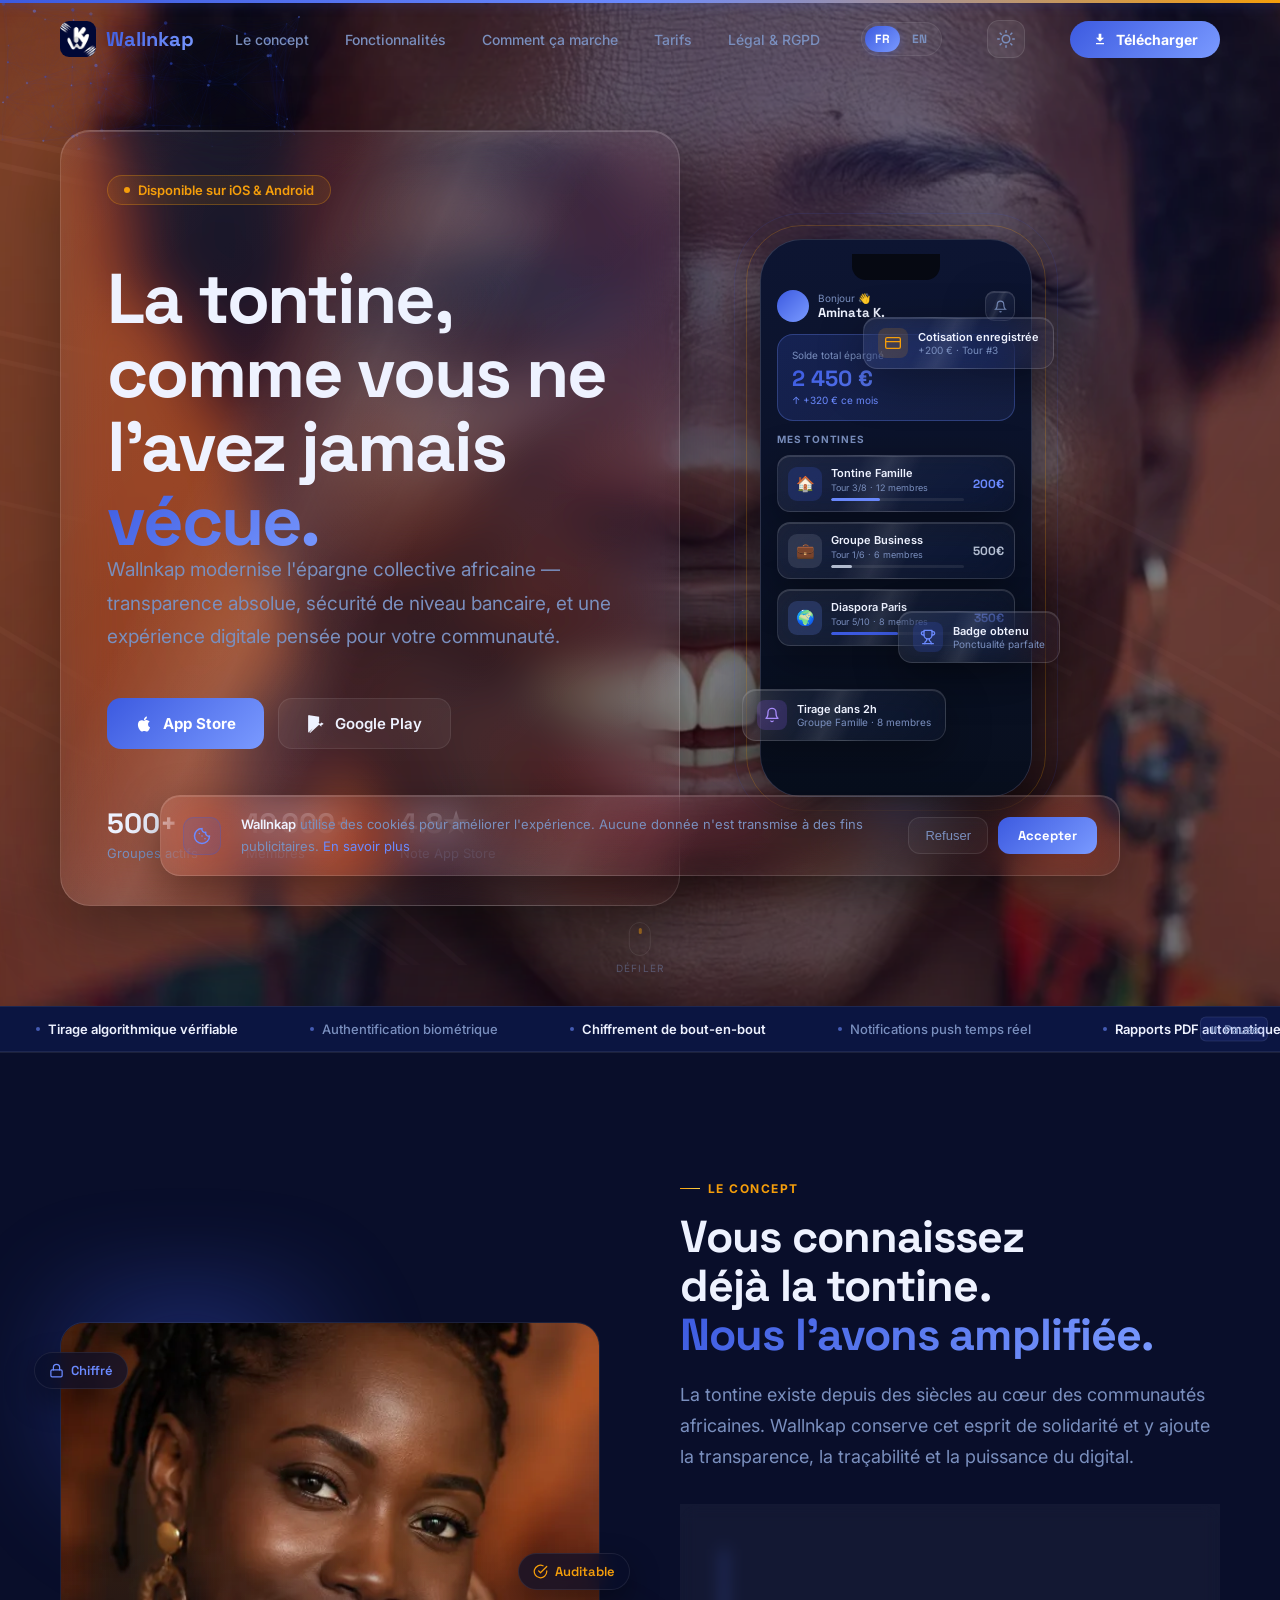
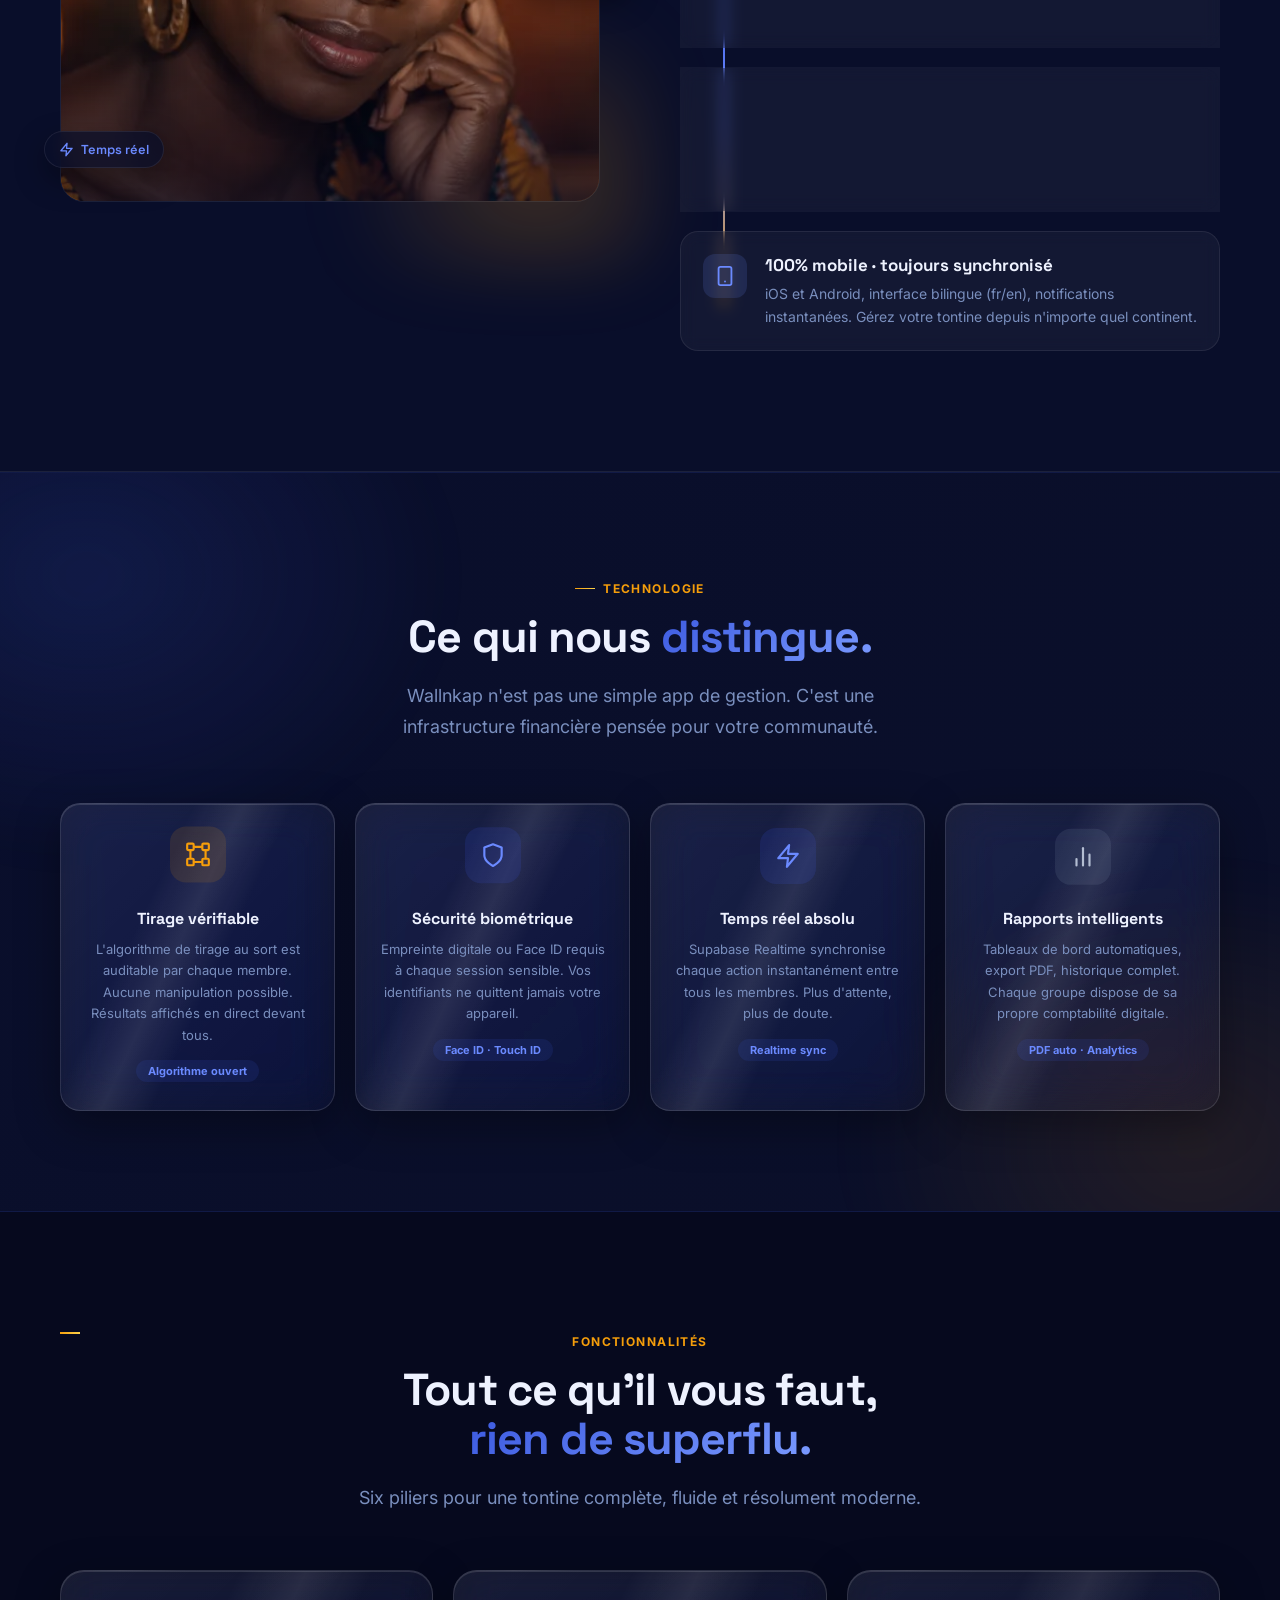
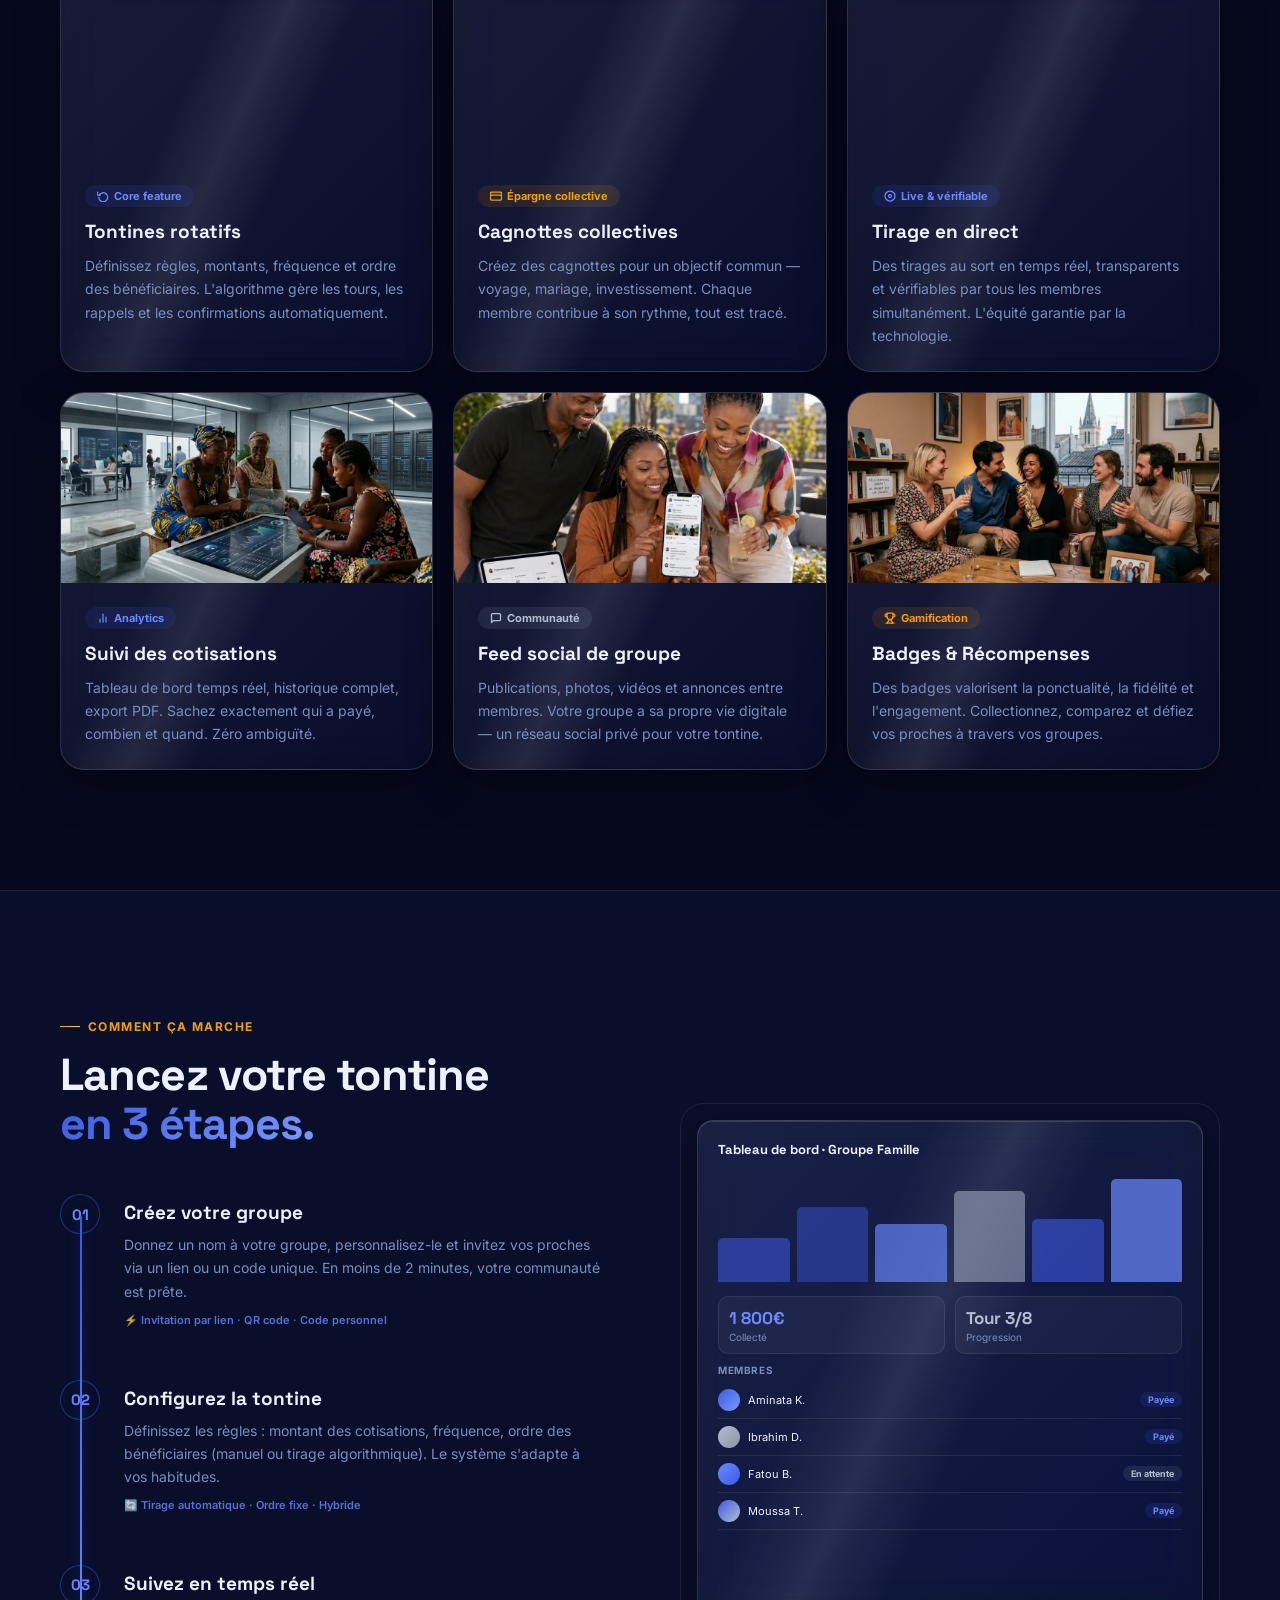
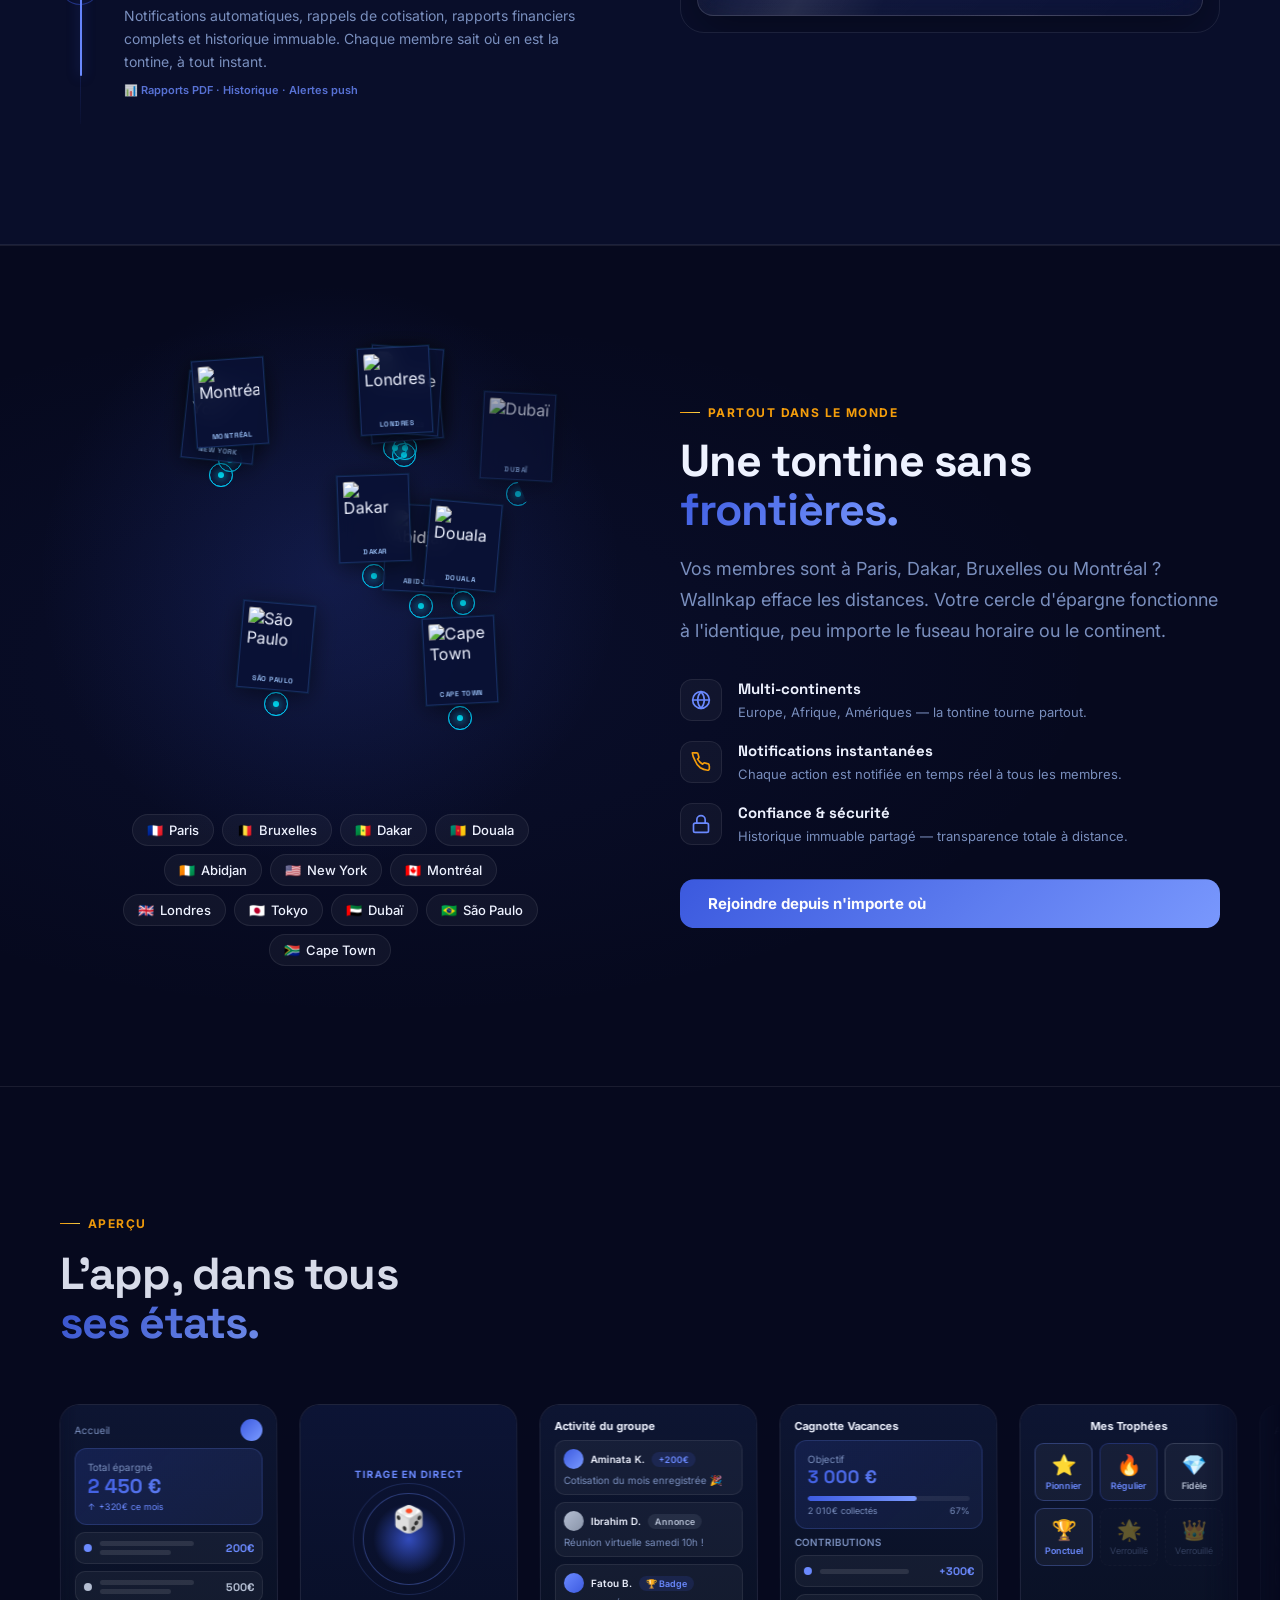
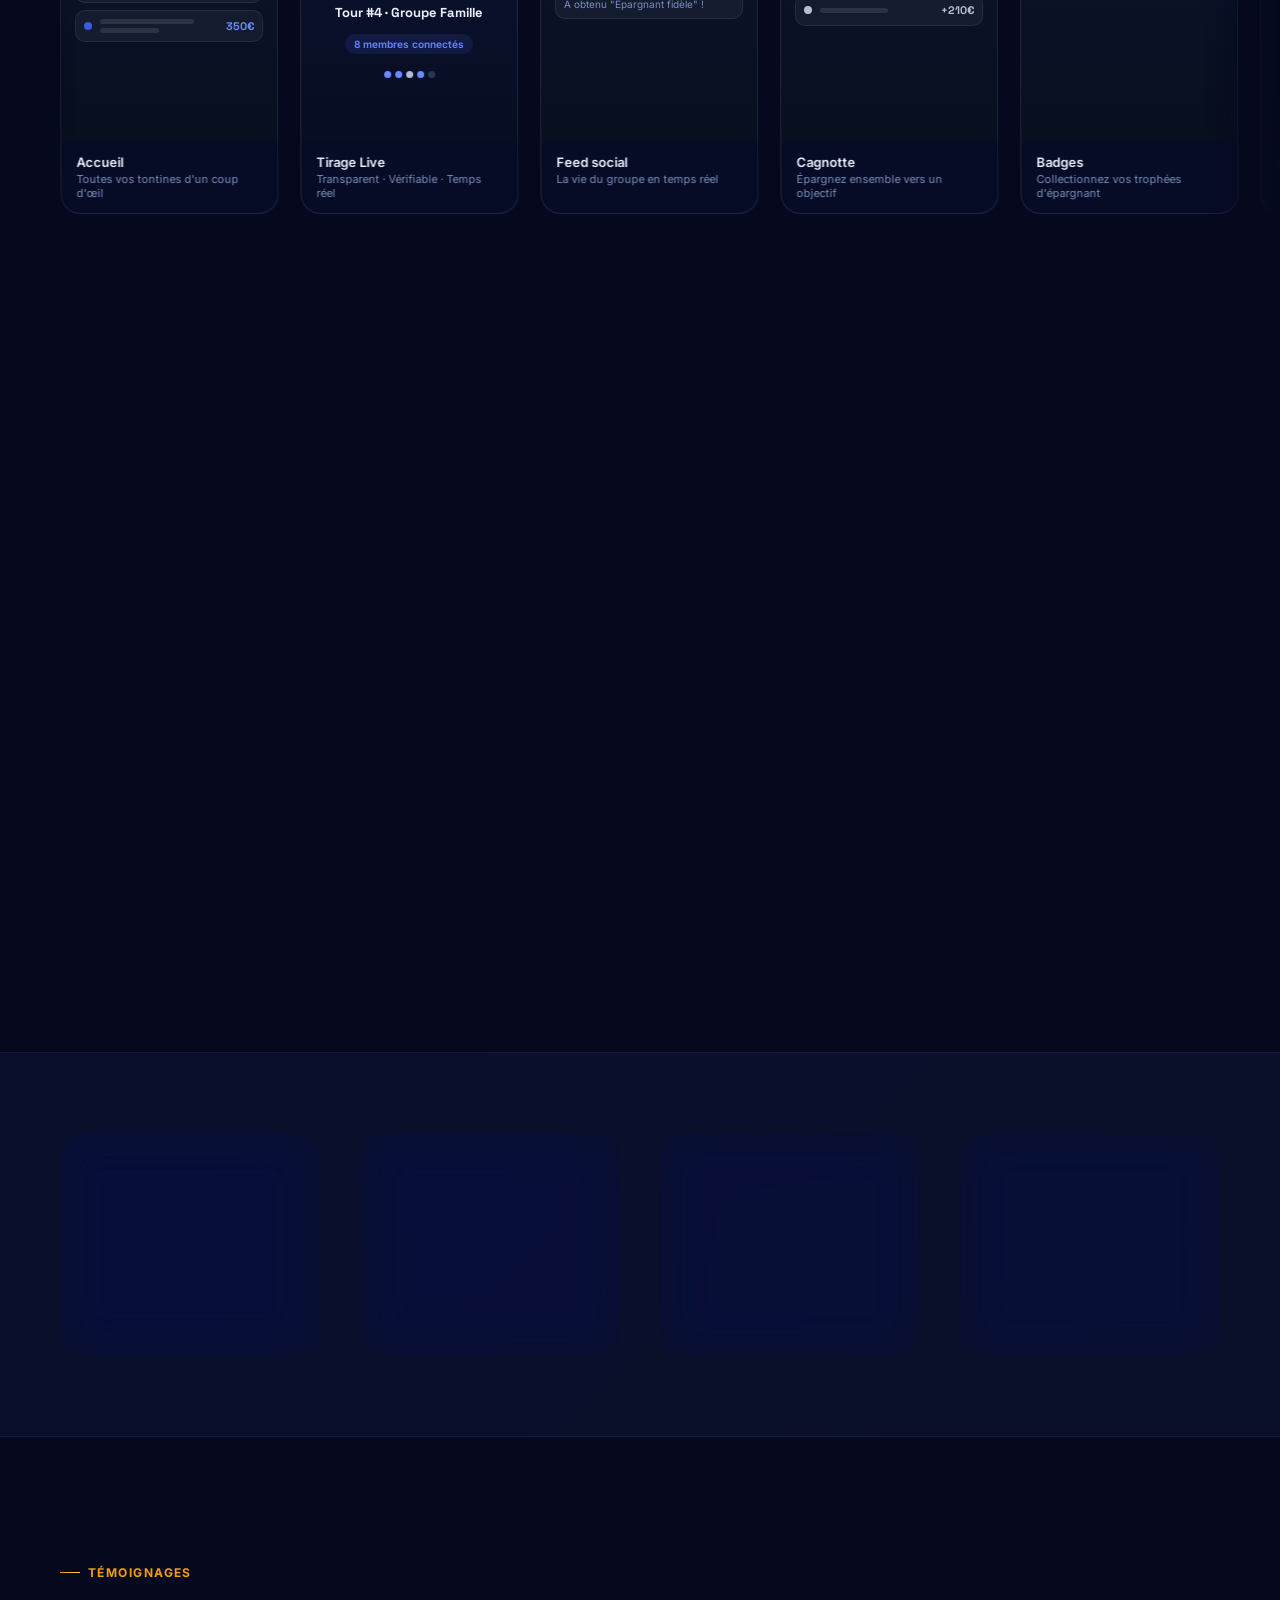
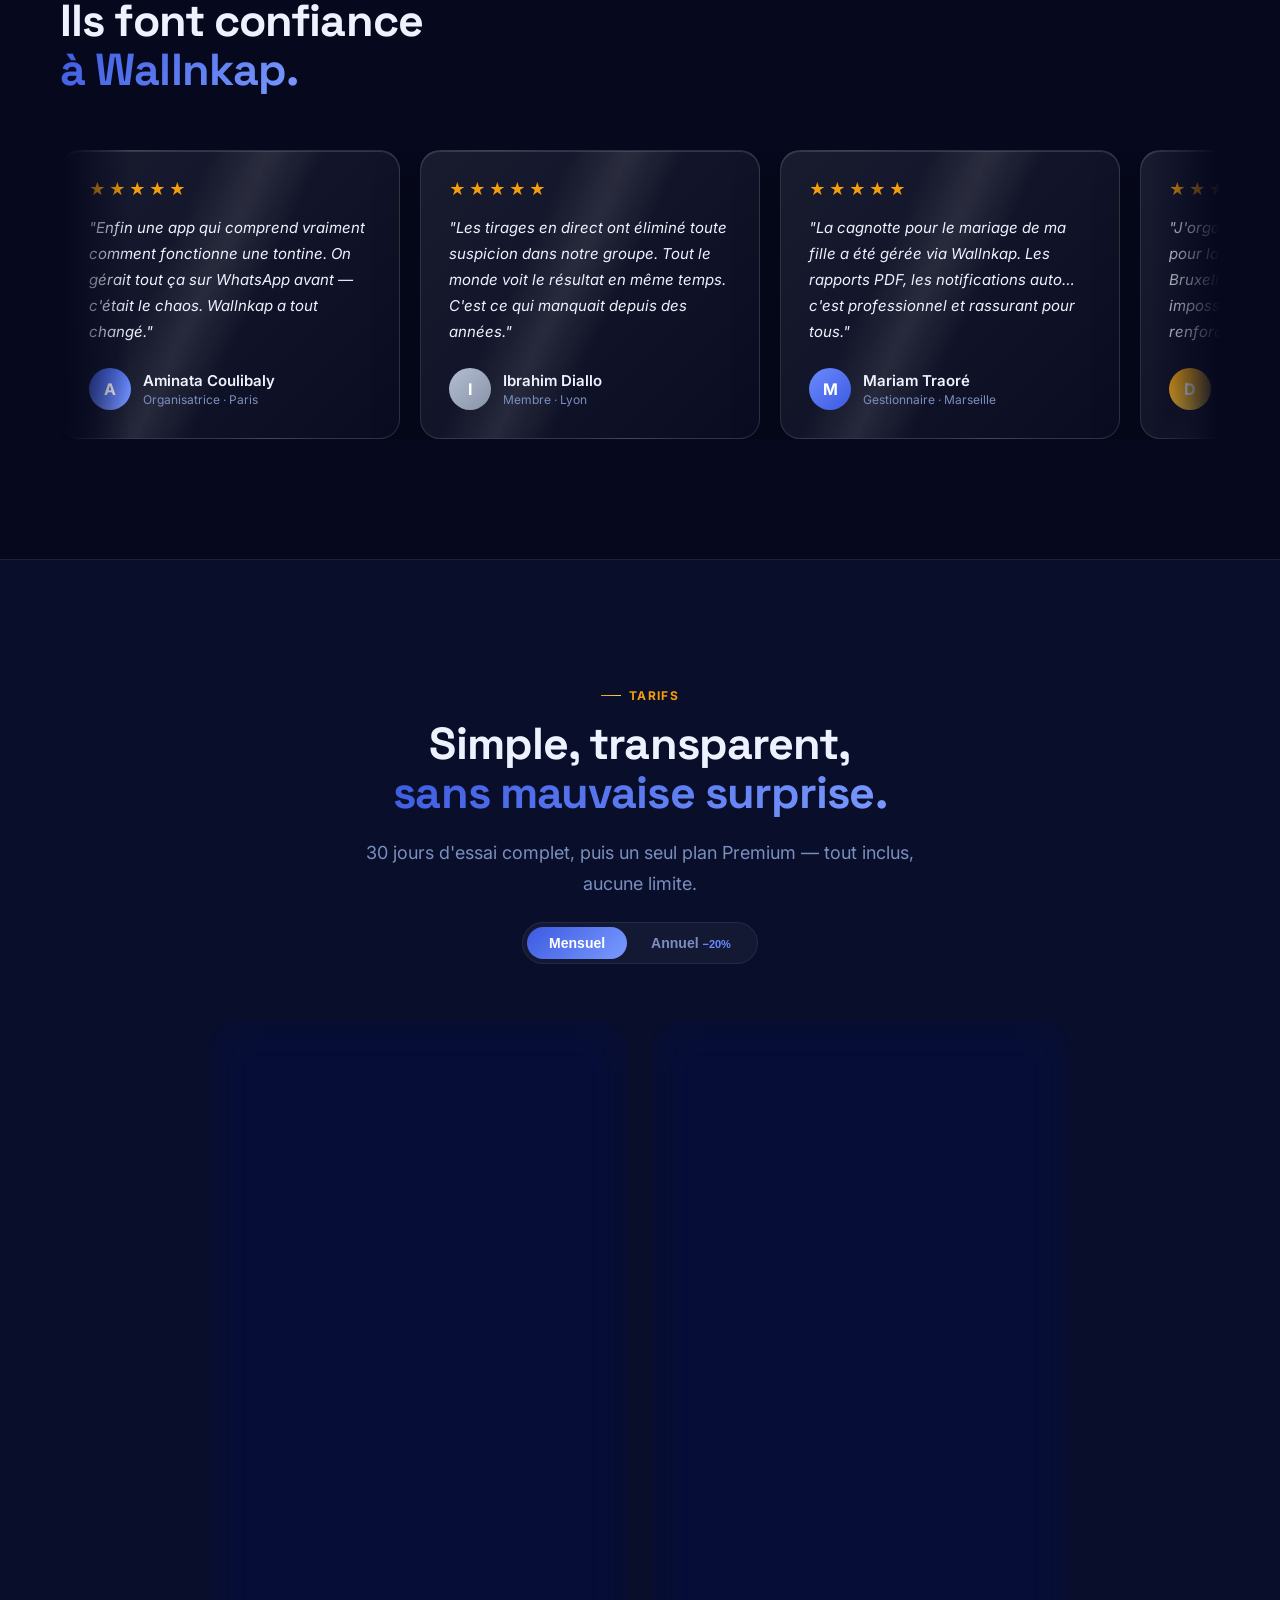
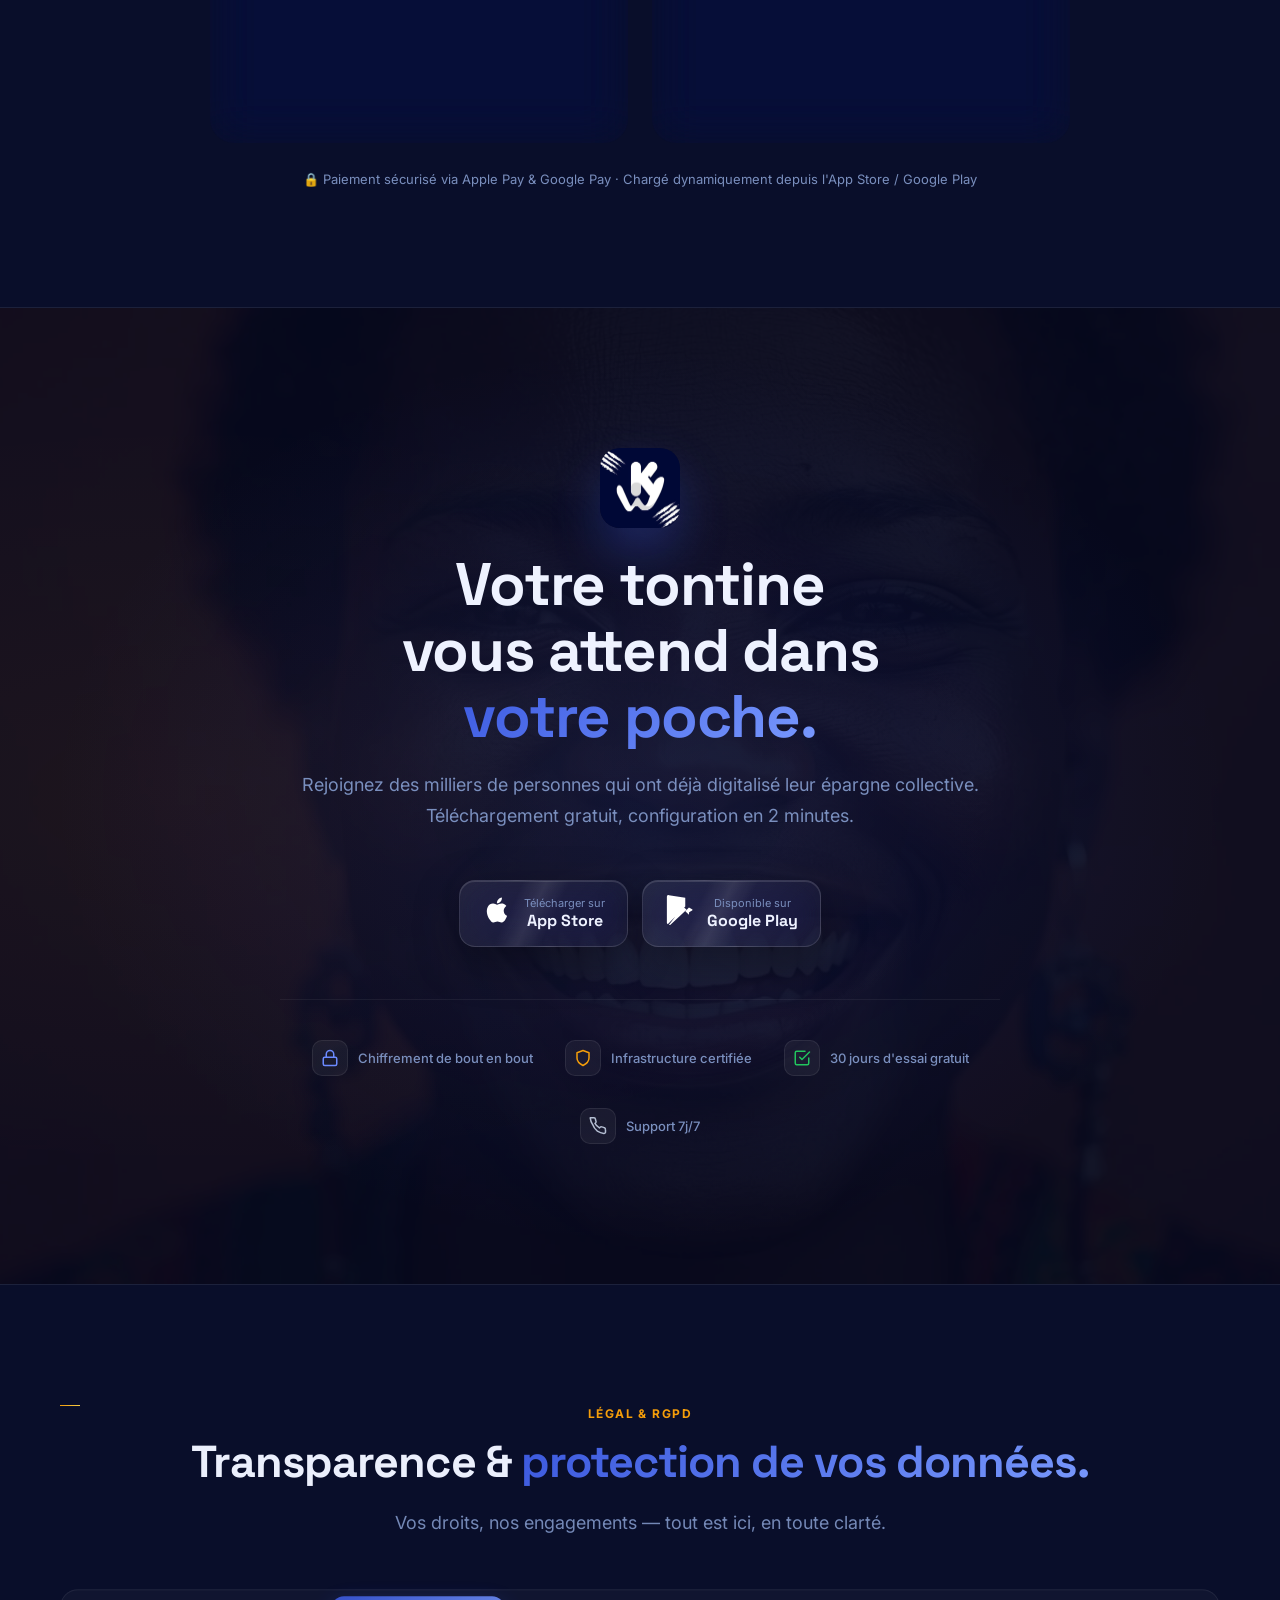
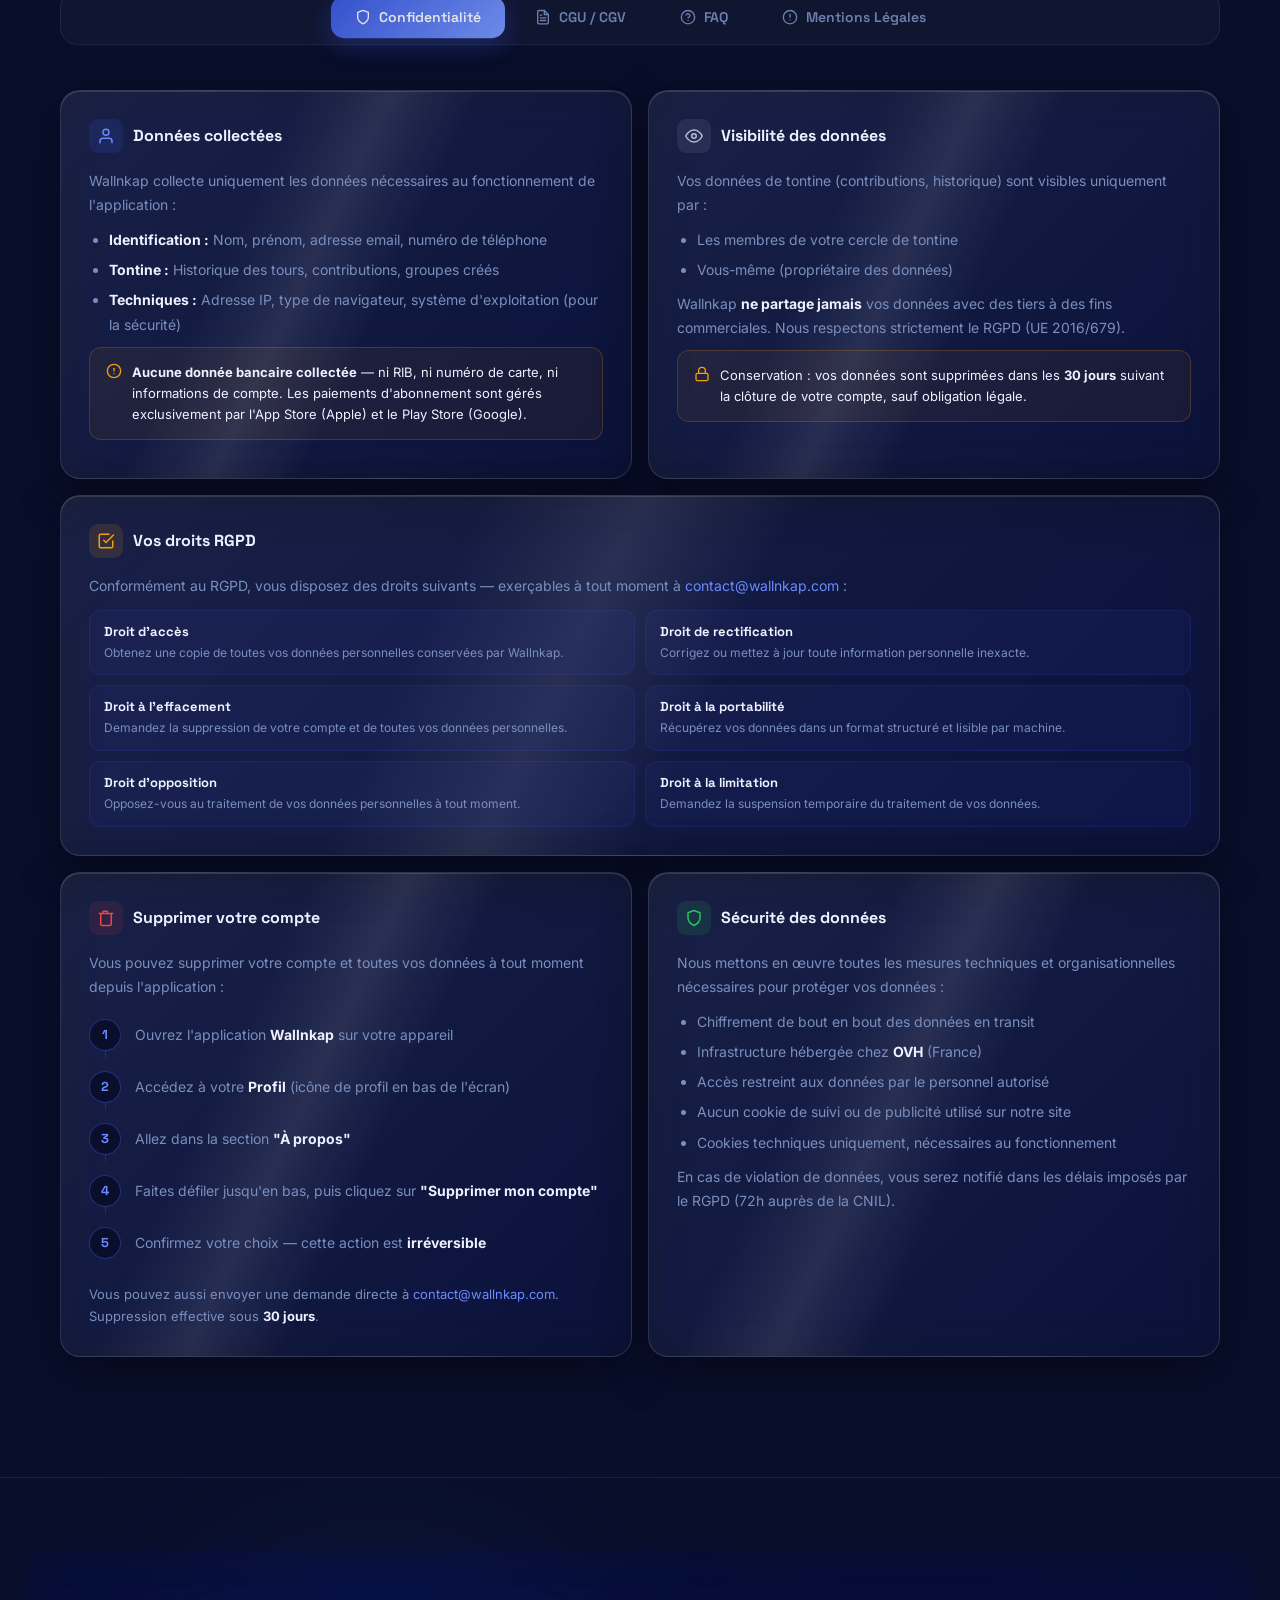
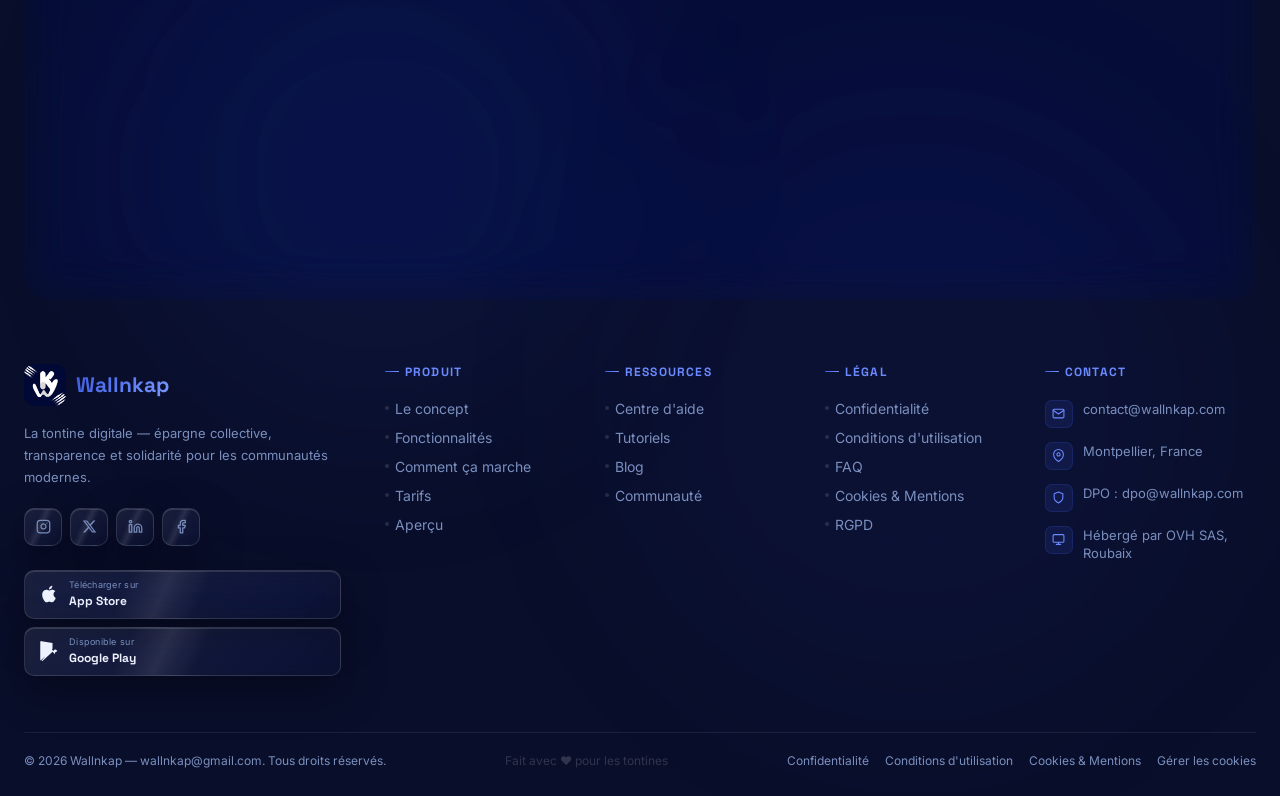
==== commit 5718f782: "finish landing" ====
--- a/index.html
+++ b/index.html
@@ -385,6 +385,59 @@
     .cp-title{font-family:'Space Grotesk',sans-serif;font-weight:700;font-size:17px;margin-bottom:6px}
     .cp-desc{color:var(--muted);font-size:14px;line-height:1.65}
 
+    /* ── CONCEPT · vie & animation ── */
+    .concept-visual{position:relative}
+    /* halo lumineux qui respire doucement derrière l'image */
+    .concept-glow{
+      position:absolute;inset:-14% -10%;z-index:0;pointer-events:none;border-radius:40px;
+      background:
+        radial-gradient(45% 45% at 28% 22%,rgba(60,90,224,.38),transparent 70%),
+        radial-gradient(42% 42% at 82% 86%,rgba(245,158,11,.22),transparent 72%);
+      filter:blur(34px);
+      animation:cgGlow 9s ease-in-out infinite alternate;
+    }
+    @keyframes cgGlow{
+      0%{transform:translate3d(0,0,0) scale(1);opacity:.85}
+      100%{transform:translate3d(0,-16px,0) scale(1.07);opacity:1}
+    }
+    /* l'image passe au-dessus du halo */
+    .concept-visual .concept-img-box{z-index:1}
+    /* badges flottants */
+    .concept-badge{
+      position:absolute;z-index:4;display:inline-flex;align-items:center;gap:7px;
+      padding:9px 14px;border-radius:999px;white-space:nowrap;
+      font-family:'Space Grotesk',sans-serif;font-weight:600;font-size:13px;color:#fff;
+      background:rgba(9,14,42,.72);border:1px solid var(--border);
+      backdrop-filter:blur(10px);-webkit-backdrop-filter:blur(10px);
+      box-shadow:0 12px 30px rgba(0,0,0,.38);
+      will-change:transform;
+    }
+    .concept-badge svg{width:15px;height:15px;flex-shrink:0}
+    .cb-1{top:30px;left:-26px;color:var(--blue2);animation:cbFloat 6s ease-in-out infinite}
+    .cb-2{top:48%;right:-30px;color:var(--gold);animation:cbFloat 7s ease-in-out infinite .8s}
+    .cb-3{bottom:34px;left:-16px;color:var(--blue2);animation:cbFloat 6.5s ease-in-out infinite .4s}
+    @keyframes cbFloat{0%,100%{transform:translateY(0)}50%{transform:translateY(-9px)}}
+    /* rail timeline reliant les 3 piliers (injecté par GSAP) */
+    .concept-points{position:relative}
+    .cp{position:relative;z-index:1}
+    .cp-rail{
+      position:absolute;left:43px;top:44px;bottom:44px;width:2px;border-radius:2px;
+      background:rgba(255,255,255,.08);overflow:hidden;z-index:0;
+    }
+    .cp-rail-fill{
+      position:absolute;inset:0;transform:scaleY(0);transform-origin:top;
+      background:linear-gradient(to bottom,var(--blue),var(--blue2),var(--gold));
+      box-shadow:0 0 12px rgba(60,90,224,.55);
+    }
+    /* état actif piloté au scroll */
+    .cp-icon{transition:transform .45s ease,box-shadow .45s ease,background .45s ease}
+    .cp.wk-on{border-color:rgba(60,90,224,.4)}
+    .cp.wk-on .cp-icon{transform:scale(1.08);box-shadow:0 0 22px rgba(60,90,224,.4)}
+    .cp.wk-on .ci-gold{box-shadow:0 0 22px rgba(245,158,11,.4)}
+    @media (prefers-reduced-motion: reduce){
+      .concept-glow,.concept-badge{animation:none!important}
+    }
+
     /* ── INNOVATION STRIP ── */
     #innovation{
       padding:100px 60px;
@@ -419,6 +472,27 @@
       display:inline-block;margin-top:14px;
       font-size:11px;font-weight:700;padding:4px 12px;border-radius:100px;
       background:rgba(60,90,224,.12);color:var(--blue2);
+    }
+
+    /* ── TECHNOLOGIE · vie & fluidité ── */
+    #innovation{position:relative;overflow:hidden}
+    .inno-ambient{
+      position:absolute;inset:-10%;z-index:0;pointer-events:none;
+      background:
+        radial-gradient(34% 46% at 14% 20%,rgba(60,90,224,.16),transparent 70%),
+        radial-gradient(32% 44% at 86% 84%,rgba(245,158,11,.10),transparent 72%);
+      filter:blur(22px);
+      animation:innoAmbient 12s ease-in-out infinite alternate;
+    }
+    @keyframes innoAmbient{
+      0%{transform:translate3d(0,0,0) scale(1)}
+      100%{transform:translate3d(0,-24px,0) scale(1.08)}
+    }
+    .inno-header,.inno-grid{position:relative;z-index:1}
+    .inno-grid{perspective:1000px}
+    .inno-card{transform-style:preserve-3d;will-change:transform}
+    @media (prefers-reduced-motion: reduce){
+      .inno-ambient{animation:none!important}
     }
 
     /* ── FEATURES ── */
@@ -908,6 +982,8 @@
       footer{padding:56px 28px 36px}
       .footer-top{flex-direction:column;gap:36px}
       .concept-grid,.how-grid{grid-template-columns:1fr}
+      /* badges ramenés à l'intérieur pour éviter tout débordement en colonne unique */
+      .cb-1{left:14px} .cb-2{right:14px} .cb-3{left:14px}
       .feat-grid{grid-template-columns:repeat(2,1fr)}
       .inno-grid{grid-template-columns:repeat(2,1fr)}
       .stats-inner{grid-template-columns:repeat(2,1fr)}
@@ -2138,7 +2214,7 @@
     }
 
   </style>
-  <script type="module" crossorigin src="./assets/index-inYSnwA7.js"></script>
+  <script type="module" crossorigin src="./assets/index-Ka1JyBMJ.js"></script>
 </head>
 <body>
 
@@ -2345,9 +2421,24 @@
 <section id="concept">
   <div class="section">
     <div class="concept-grid">
-      <div class="concept-img-box reveal">
-        <img src="images/thinking.webp" alt="Femme souriante — Wallnkap tontine digitale" loading="lazy" decoding="async">
-        <div class="concept-overlay"></div>
+      <div class="concept-visual reveal">
+        <div class="concept-glow" aria-hidden="true"></div>
+        <div class="concept-img-box">
+          <img src="images/thinking.webp" alt="Femme souriante — Wallnkap tontine digitale" loading="lazy" decoding="async">
+          <div class="concept-overlay"></div>
+        </div>
+        <span class="concept-badge cb-1">
+          <svg viewBox="0 0 24 24" fill="none" stroke="currentColor" stroke-width="2" stroke-linecap="round" stroke-linejoin="round"><rect x="3" y="11" width="18" height="11" rx="2"/><path d="M7 11V7a5 5 0 0 1 10 0v4"/></svg>
+          <span data-i18n="concept.badge1">Chiffré</span>
+        </span>
+        <span class="concept-badge cb-2">
+          <svg viewBox="0 0 24 24" fill="none" stroke="currentColor" stroke-width="2" stroke-linecap="round" stroke-linejoin="round"><path d="M22 11.08V12a10 10 0 1 1-5.93-9.14"/><polyline points="22 4 12 14.01 9 11.01"/></svg>
+          <span data-i18n="concept.badge2">Auditable</span>
+        </span>
+        <span class="concept-badge cb-3">
+          <svg viewBox="0 0 24 24" fill="none" stroke="currentColor" stroke-width="2" stroke-linecap="round" stroke-linejoin="round"><polygon points="13 2 3 14 12 14 11 22 21 10 12 10 13 2"/></svg>
+          <span data-i18n="concept.badge3">Temps réel</span>
+        </span>
       </div>
       <div>
         <span class="s-label reveal" data-i18n="concept.label">Le concept</span>
@@ -2394,6 +2485,7 @@
 
 <!-- ═══ INNOVATION ═══ -->
 <section id="innovation">
+  <div class="inno-ambient" aria-hidden="true"></div>
   <div class="inno-header">
     <span class="s-label reveal" data-i18n="inno.label">Technologie</span>
     <h2 class="s-title reveal d1" style="text-align:center" data-i18n-html="inno.h2">Ce qui nous <span class="grad">distingue.</span></h2>
@@ -3842,6 +3934,7 @@
       'concept.cp1.title':'Sécurité de niveau bancaire','concept.cp1.desc':'Authentification biométrique, stockage chiffré (flutter_secure_storage), infrastructure Supabase certifiée. Votre argent et vos données sont inviolables.',
       'concept.cp2.title':'Transparence totale & vérifiable','concept.cp2.desc':'Chaque cotisation, tirage et transaction est enregistrée et visible par tous les membres en temps réel. L\'algorithme de tirage est auditable.',
       'concept.cp3.title':'100% mobile · toujours synchronisé','concept.cp3.desc':'iOS et Android, interface bilingue (fr/en), notifications instantanées. Gérez votre tontine depuis n\'importe quel continent.',
+      'concept.badge1':'Chiffré','concept.badge2':'Auditable','concept.badge3':'Temps réel',
       'inno.label':'Technologie','inno.h2':'Ce qui nous <span class="grad">distingue.</span>',
       'inno.desc':'Wallnkap n\'est pas une simple app de gestion. C\'est une infrastructure financière pensée pour votre communauté.',
       'inno.card1.title':'Tirage vérifiable','inno.card1.desc':'L\'algorithme de tirage au sort est auditable par chaque membre. Aucune manipulation possible. Résultats affichés en direct devant tous.','inno.card1.chip':'Algorithme ouvert',
@@ -3940,6 +4033,7 @@
       'concept.cp1.title':'Bank-level security','concept.cp1.desc':'Biometric authentication, encrypted storage (flutter_secure_storage), certified Supabase infrastructure. Your money and data are inviolable.',
       'concept.cp2.title':'Total & verifiable transparency','concept.cp2.desc':'Every contribution, draw and transaction is recorded and visible to all members in real time. The draw algorithm is fully auditable.',
       'concept.cp3.title':'100% mobile · always in sync','concept.cp3.desc':'iOS and Android, bilingual interface (fr/en), instant notifications. Manage your tontine from any continent.',
+      'concept.badge1':'Encrypted','concept.badge2':'Auditable','concept.badge3':'Real-time',
       'inno.label':'Technology','inno.h2':'What sets us <span class="grad">apart.</span>',
       'inno.desc':'Wallnkap is not just a management app. It\'s a financial infrastructure built for your community.',
       'inno.card1.title':'Verifiable draw','inno.card1.desc':'The draw algorithm is fully auditable by every member. No manipulation possible. Results displayed live in front of everyone.','inno.card1.chip':'Open algorithm',
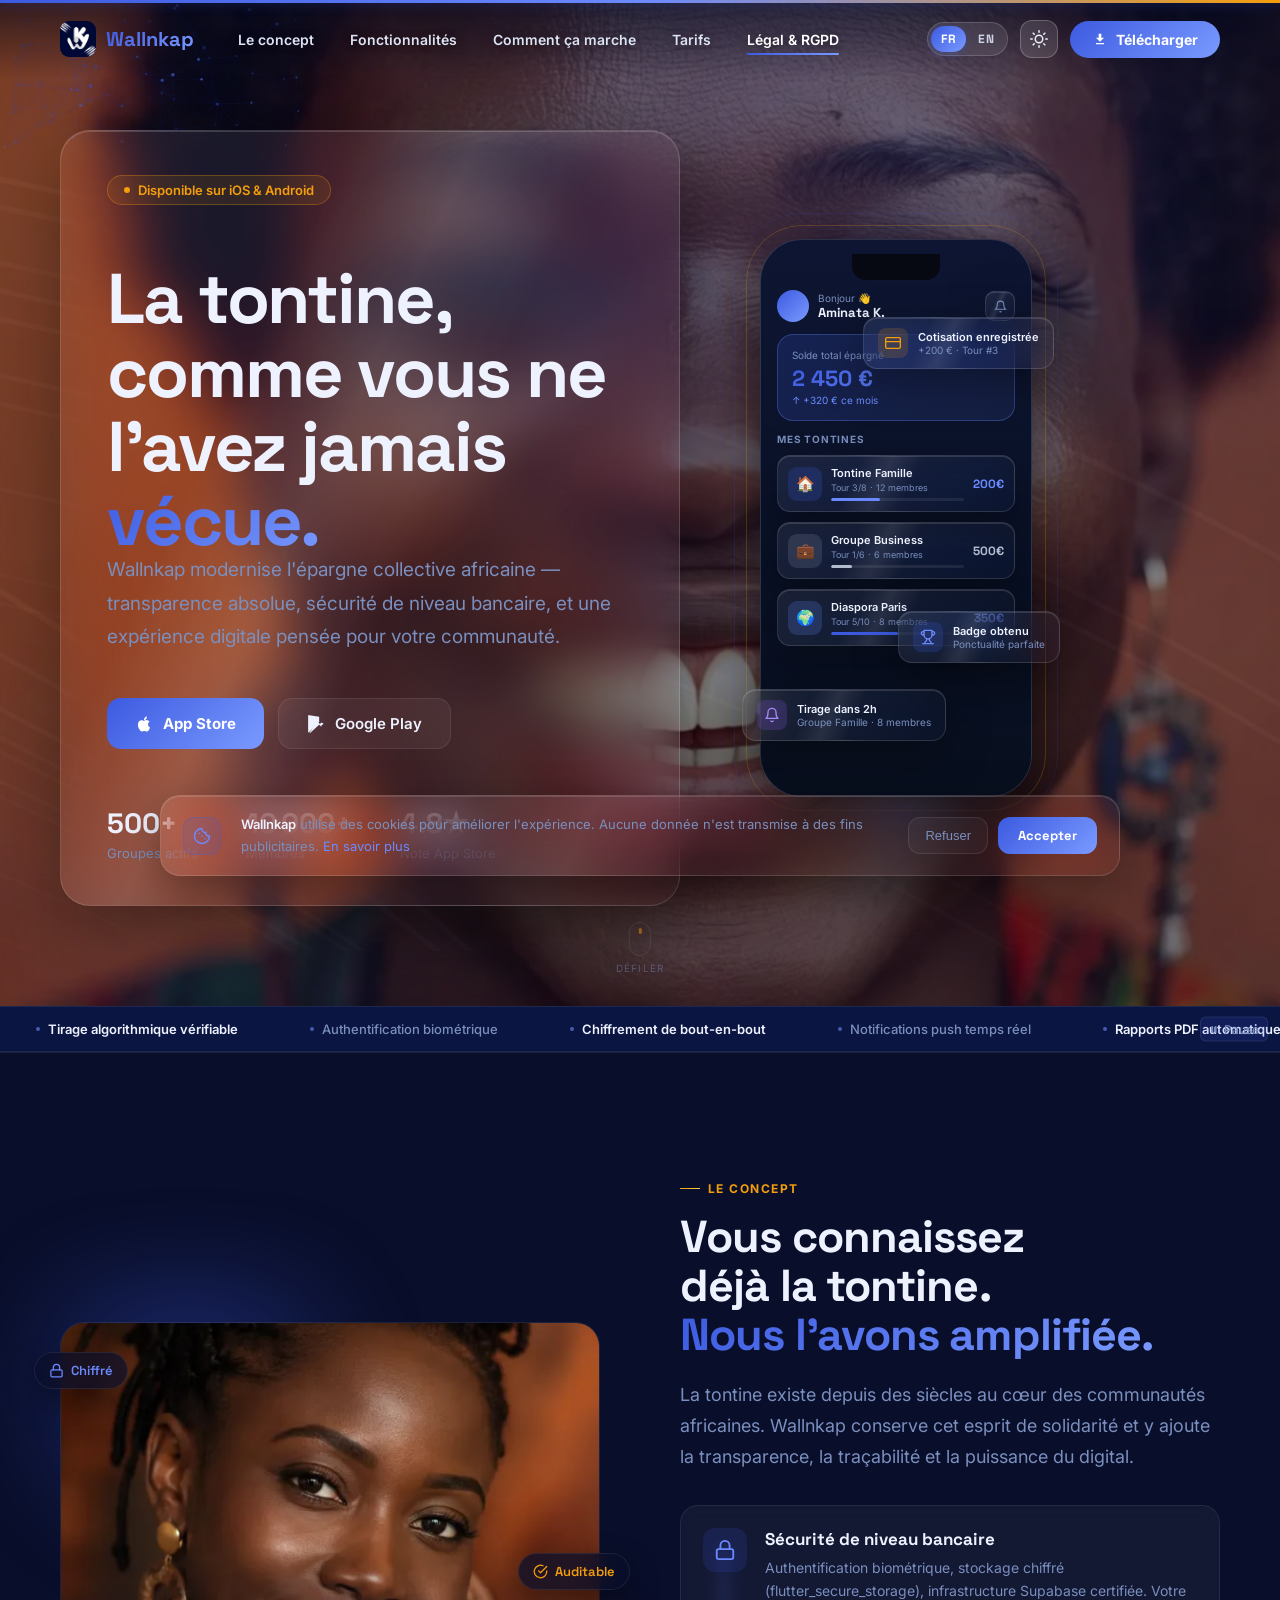
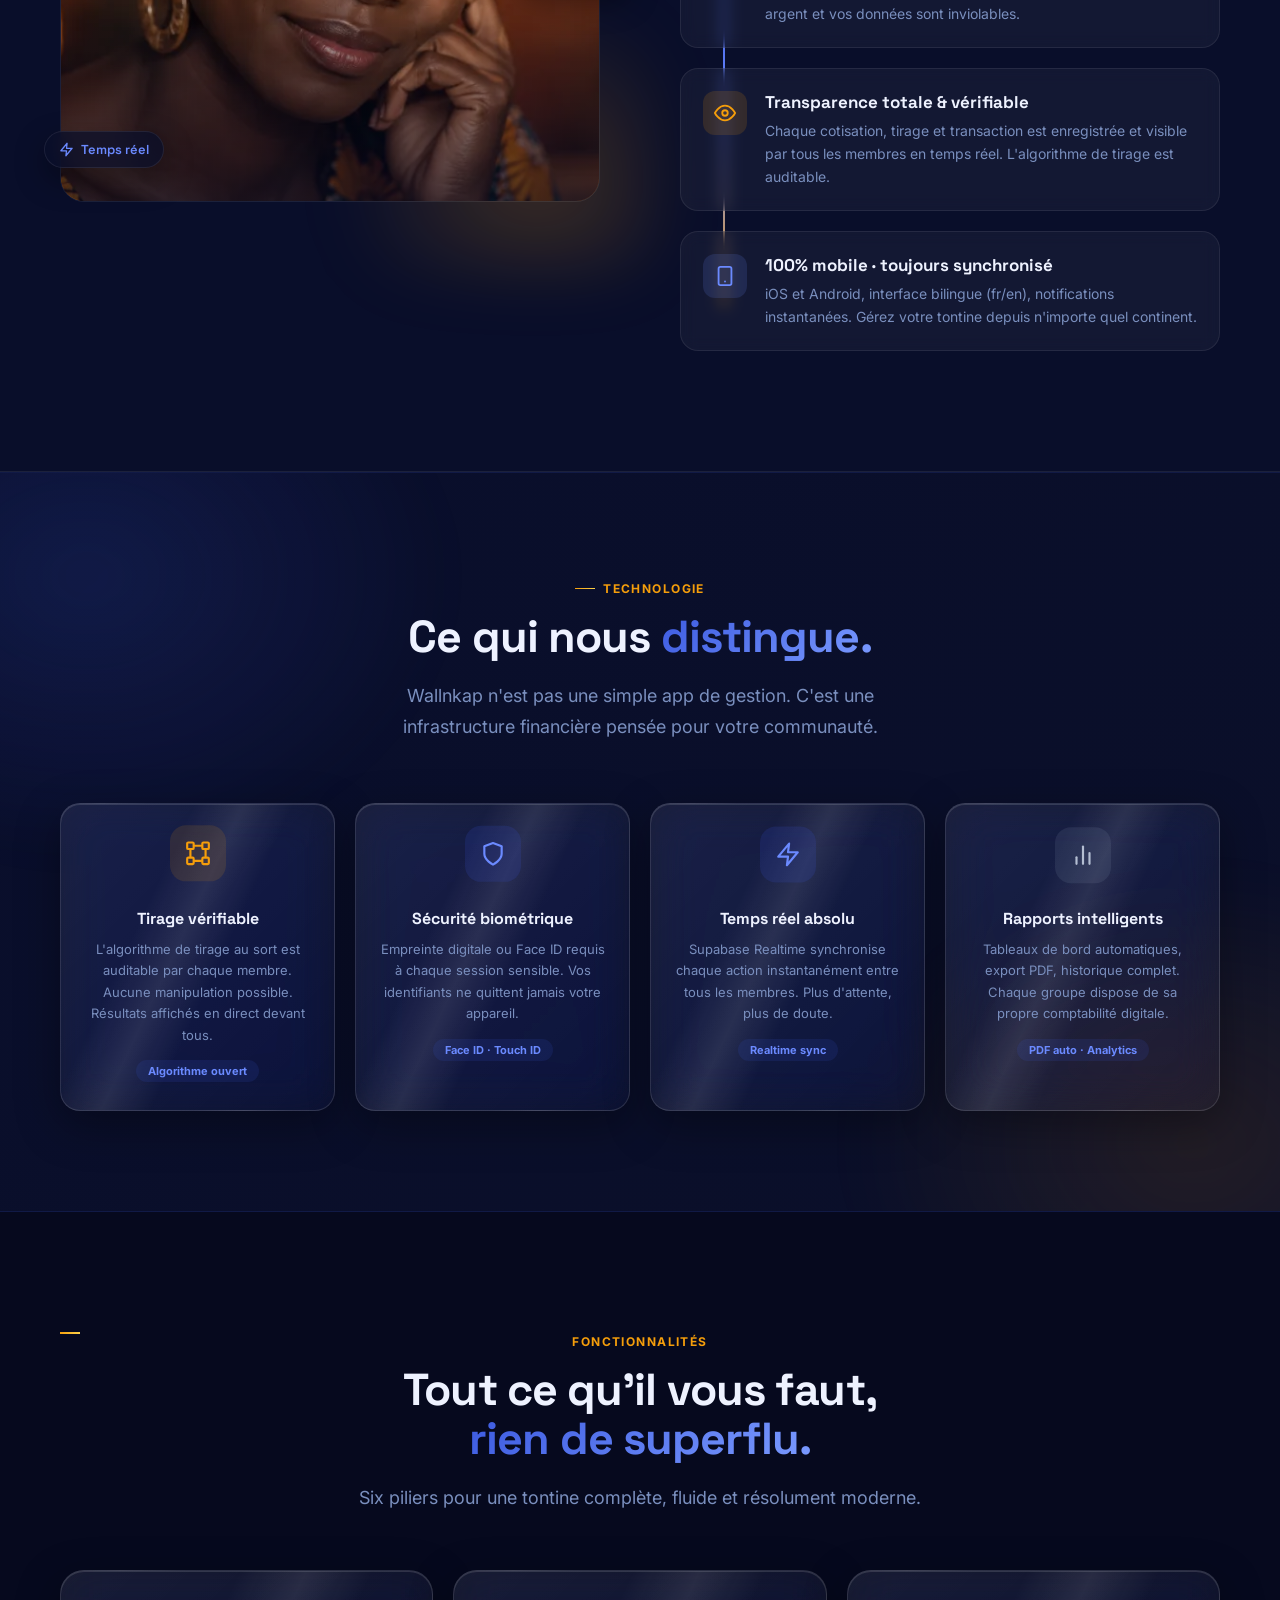
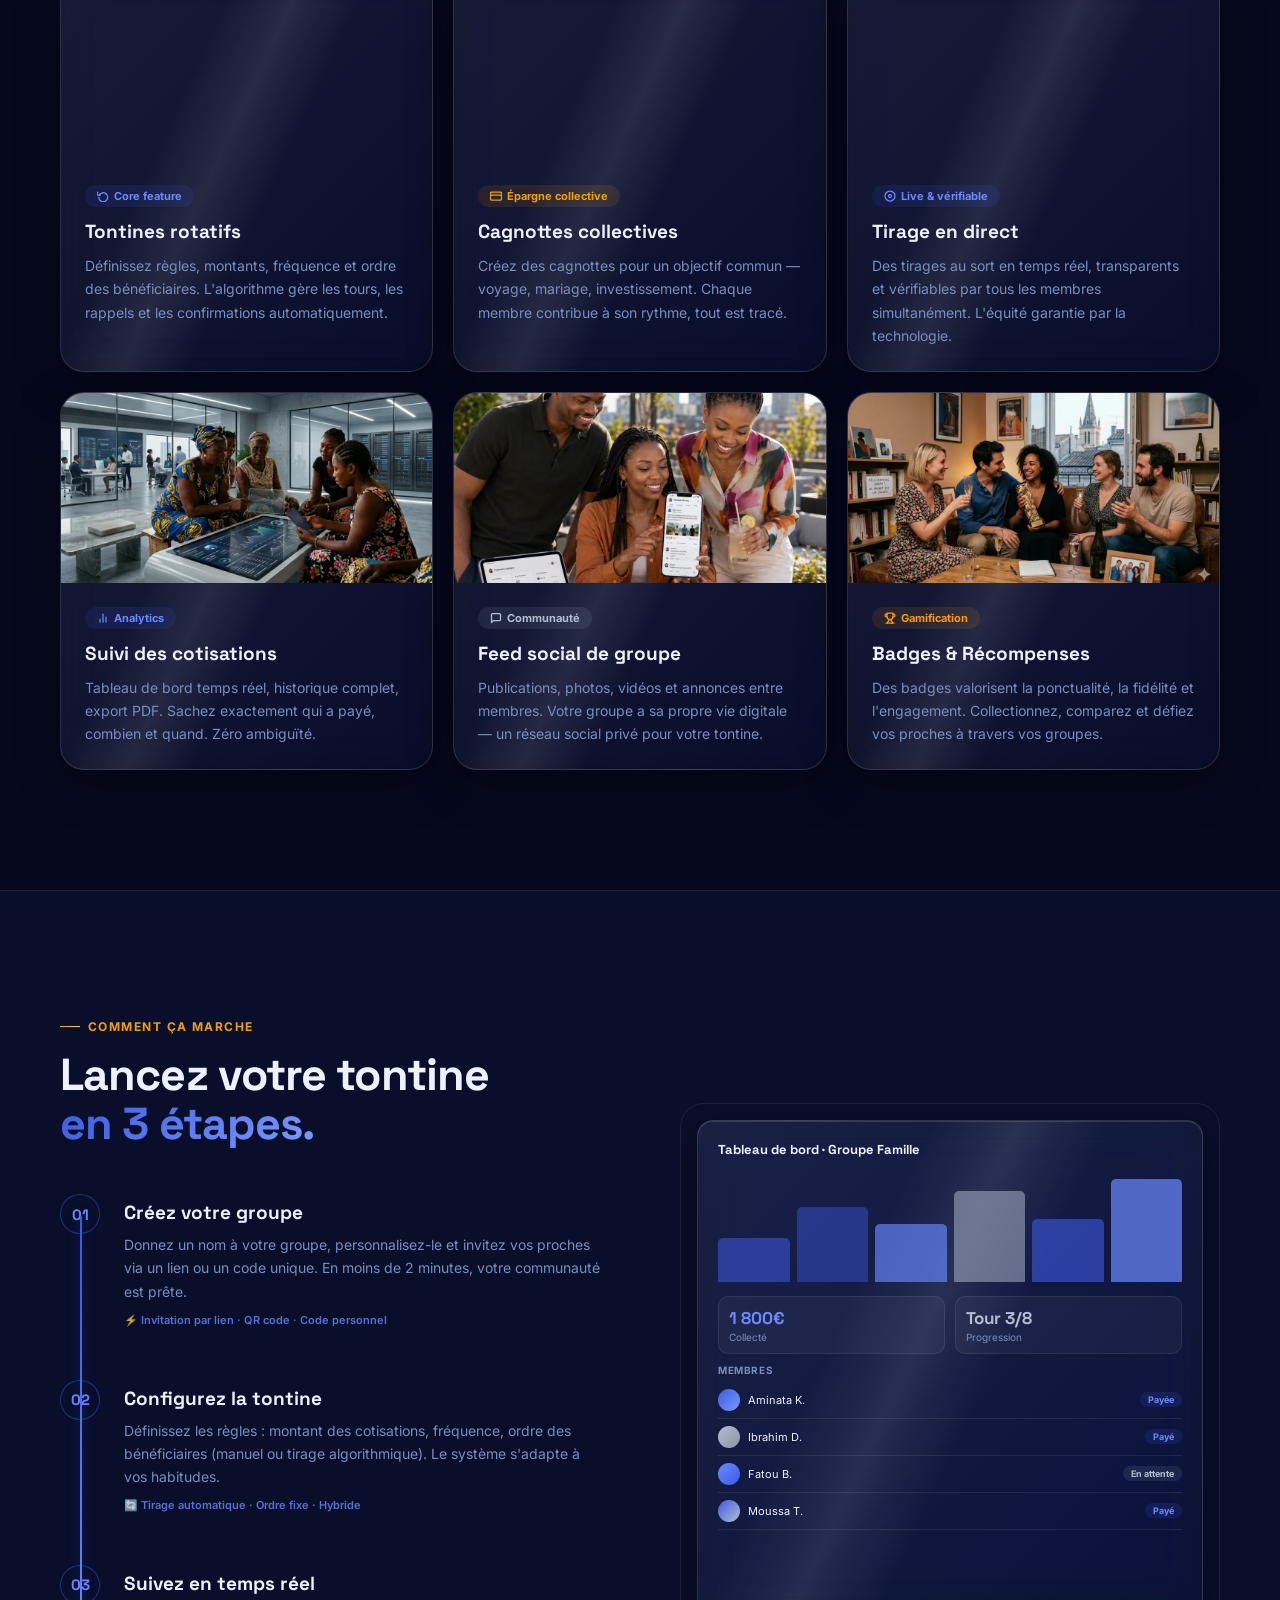
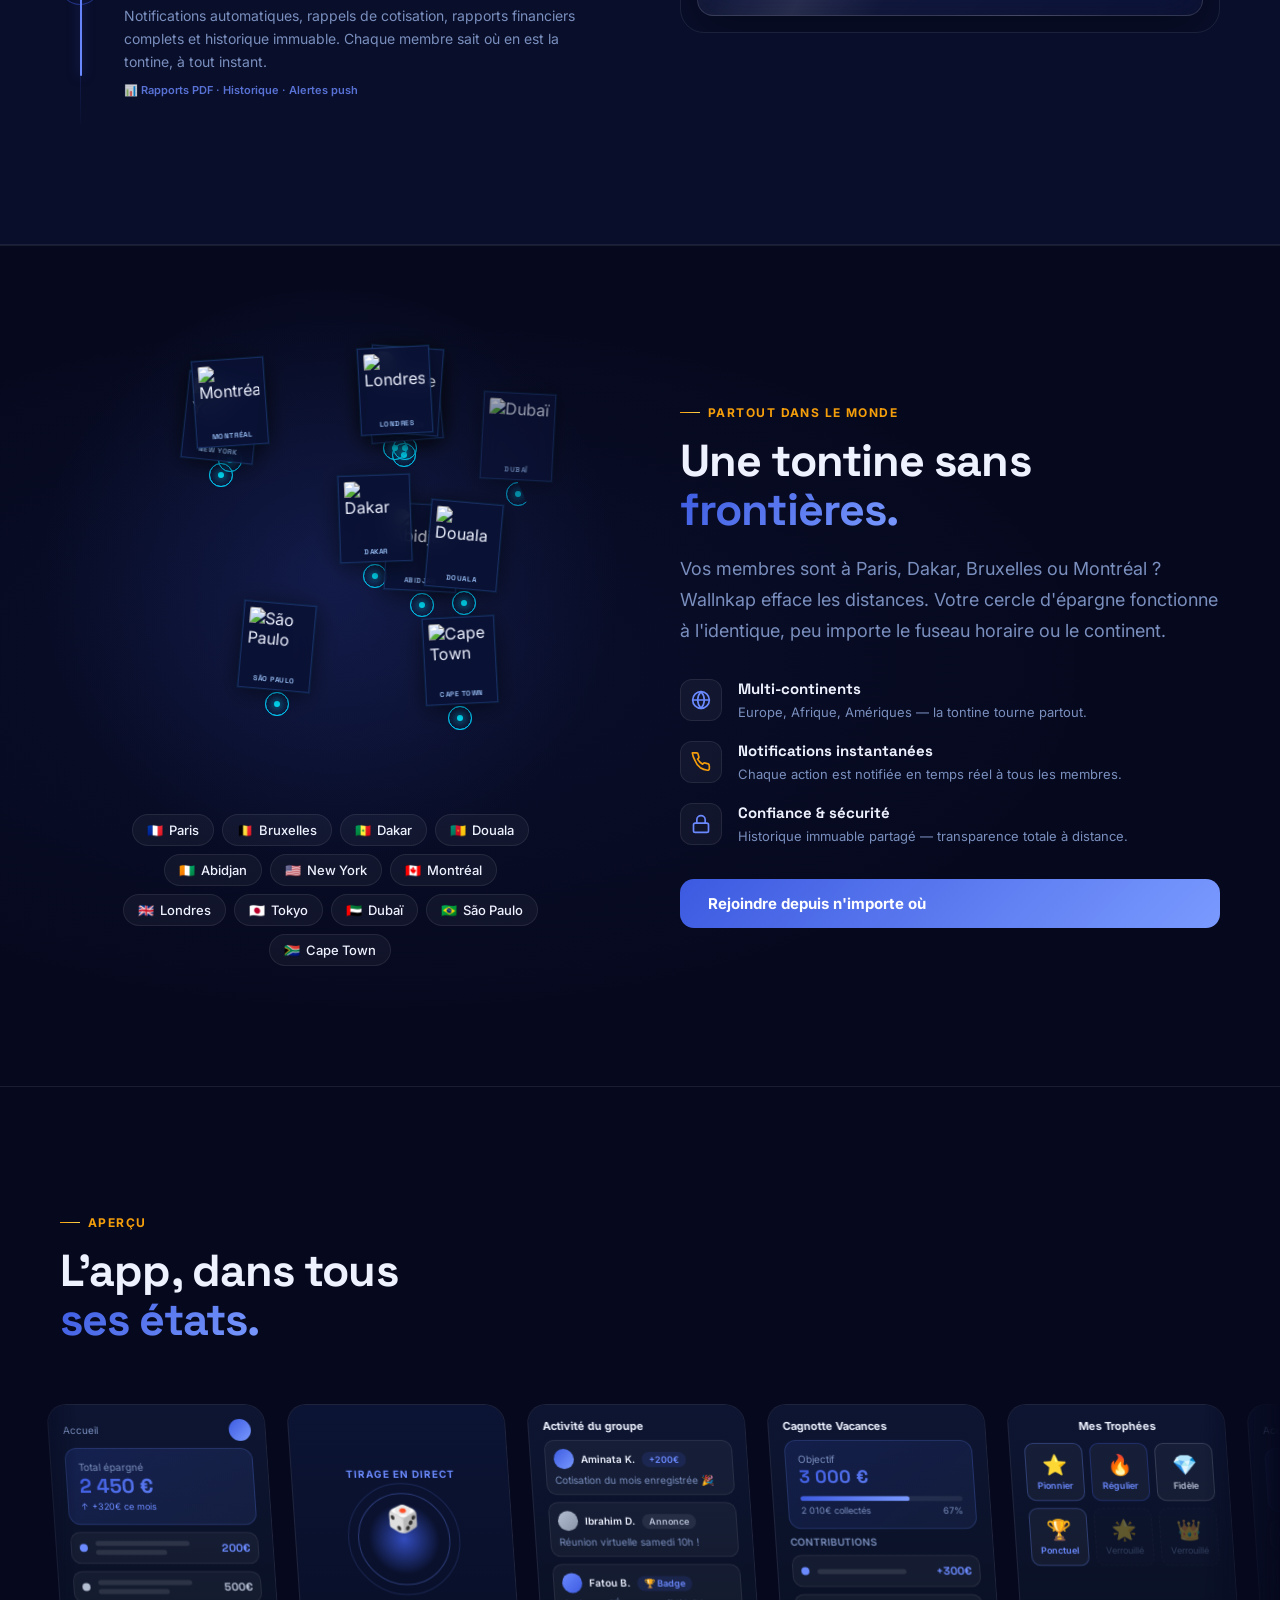
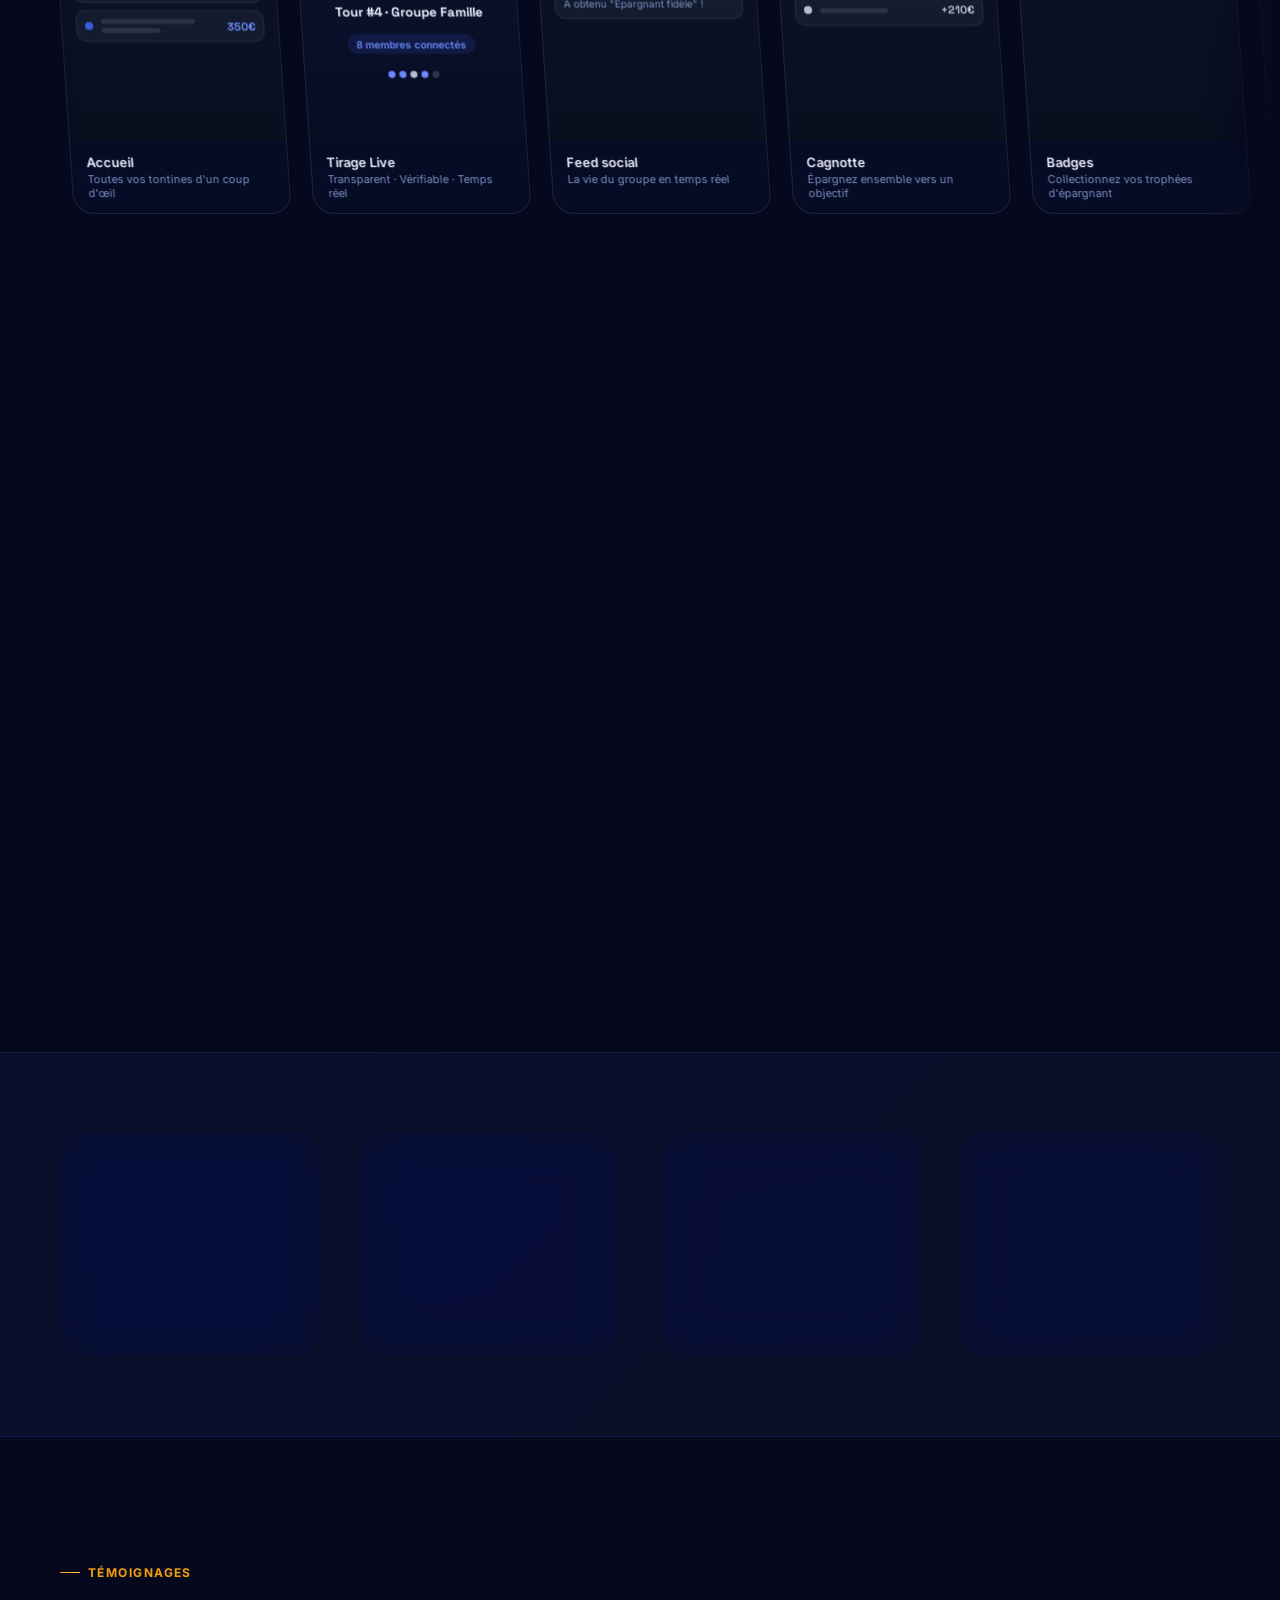
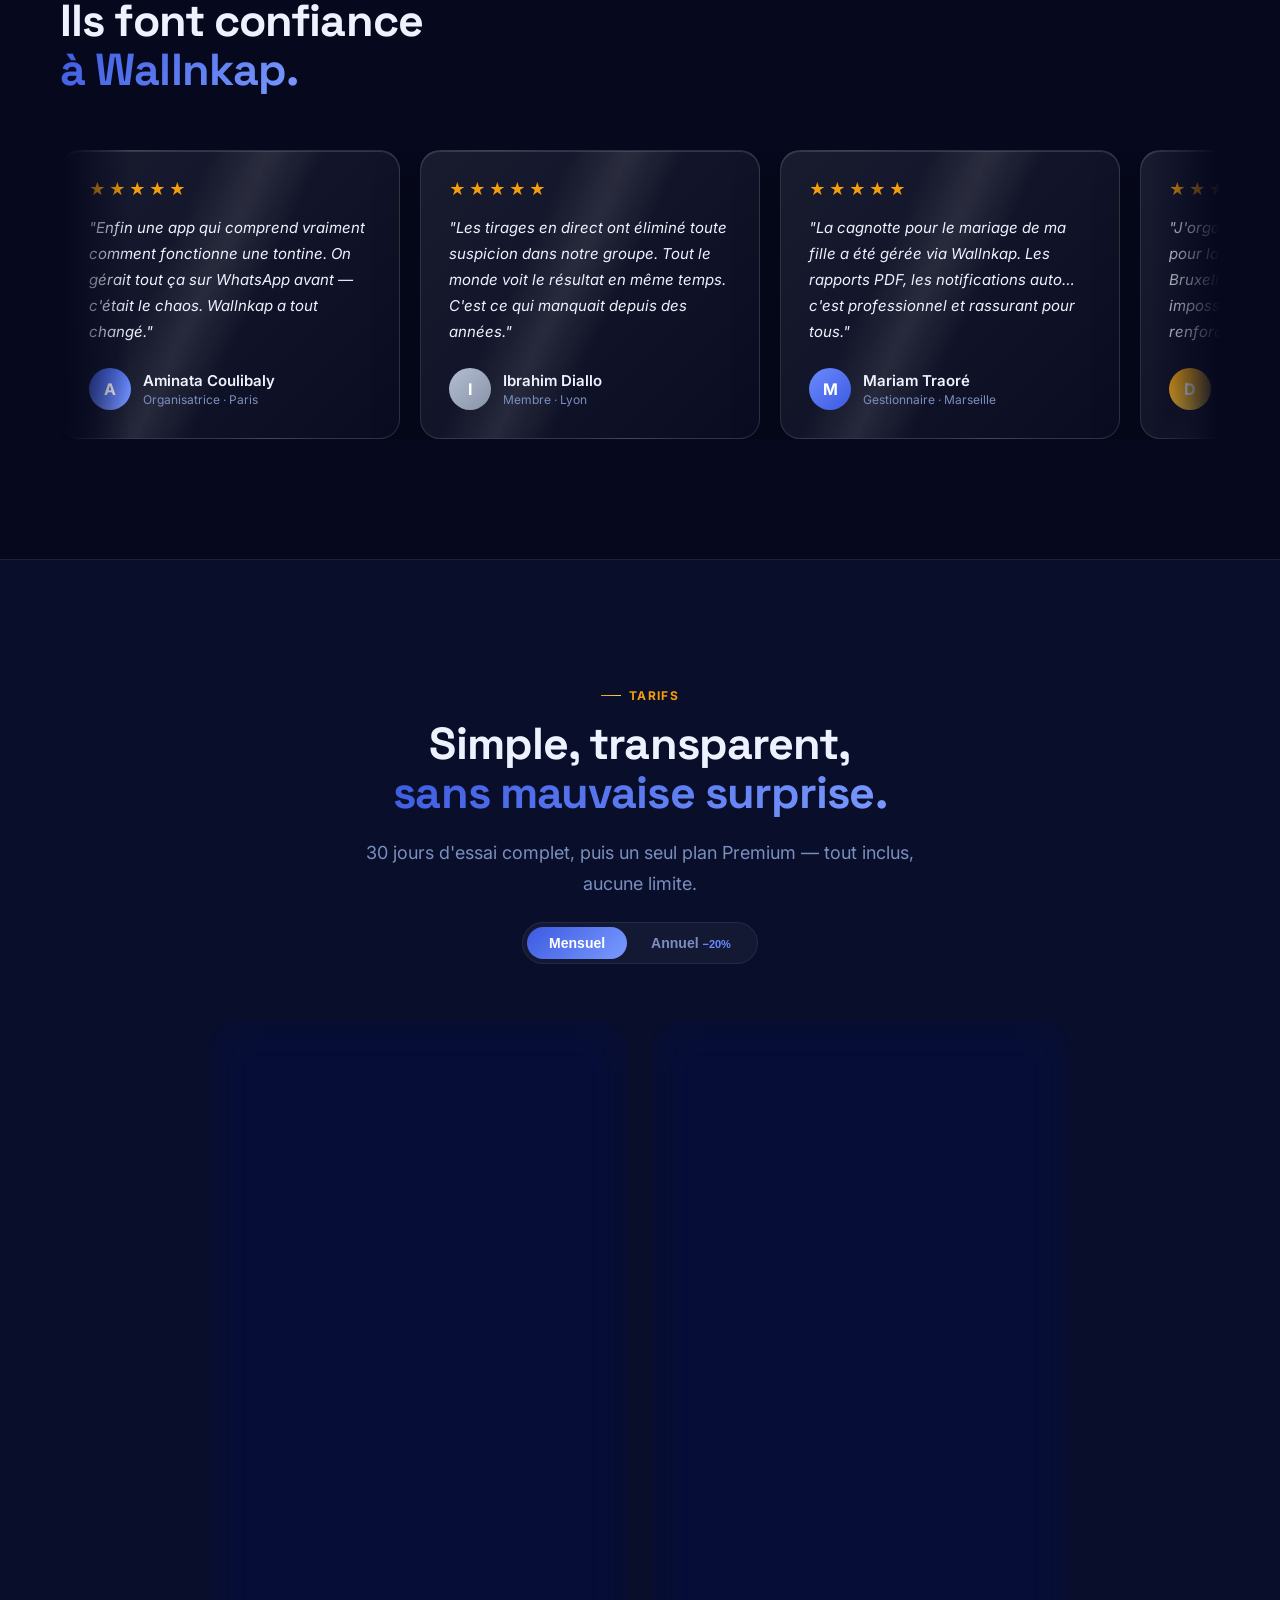
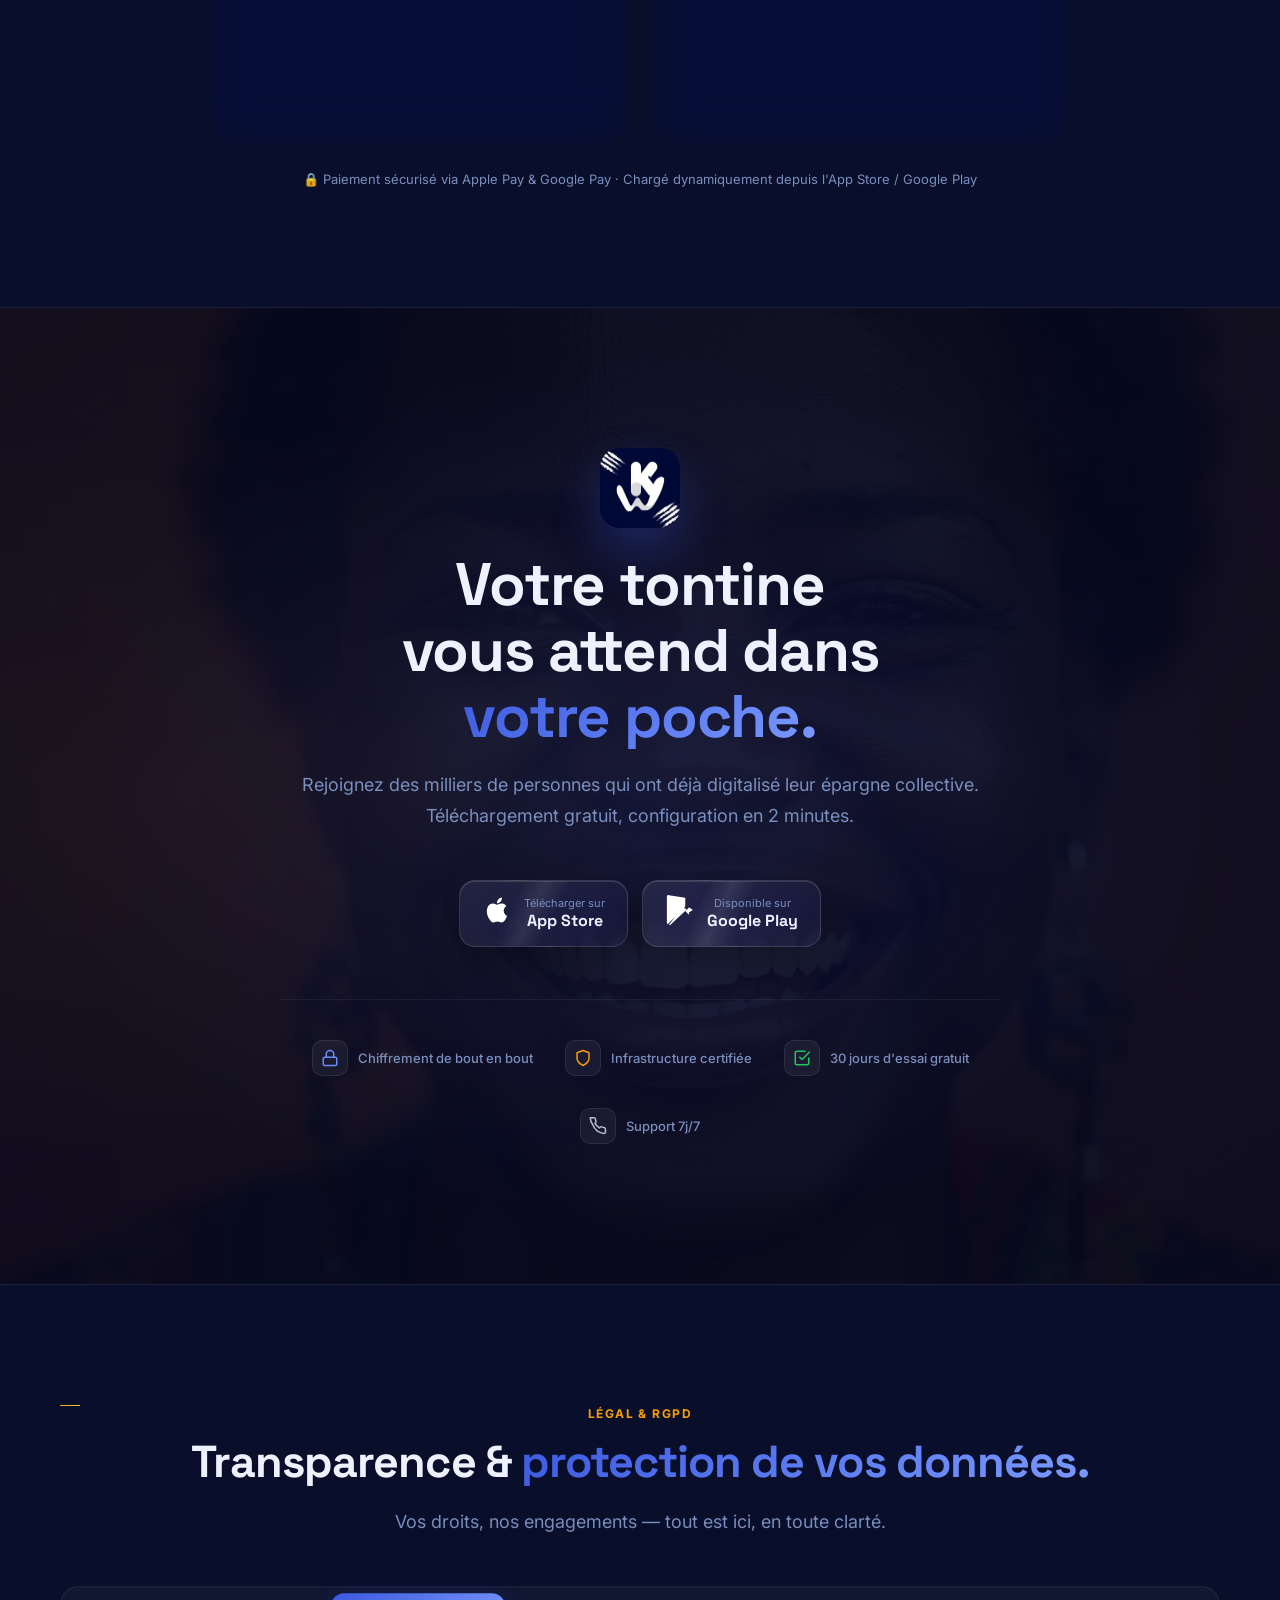
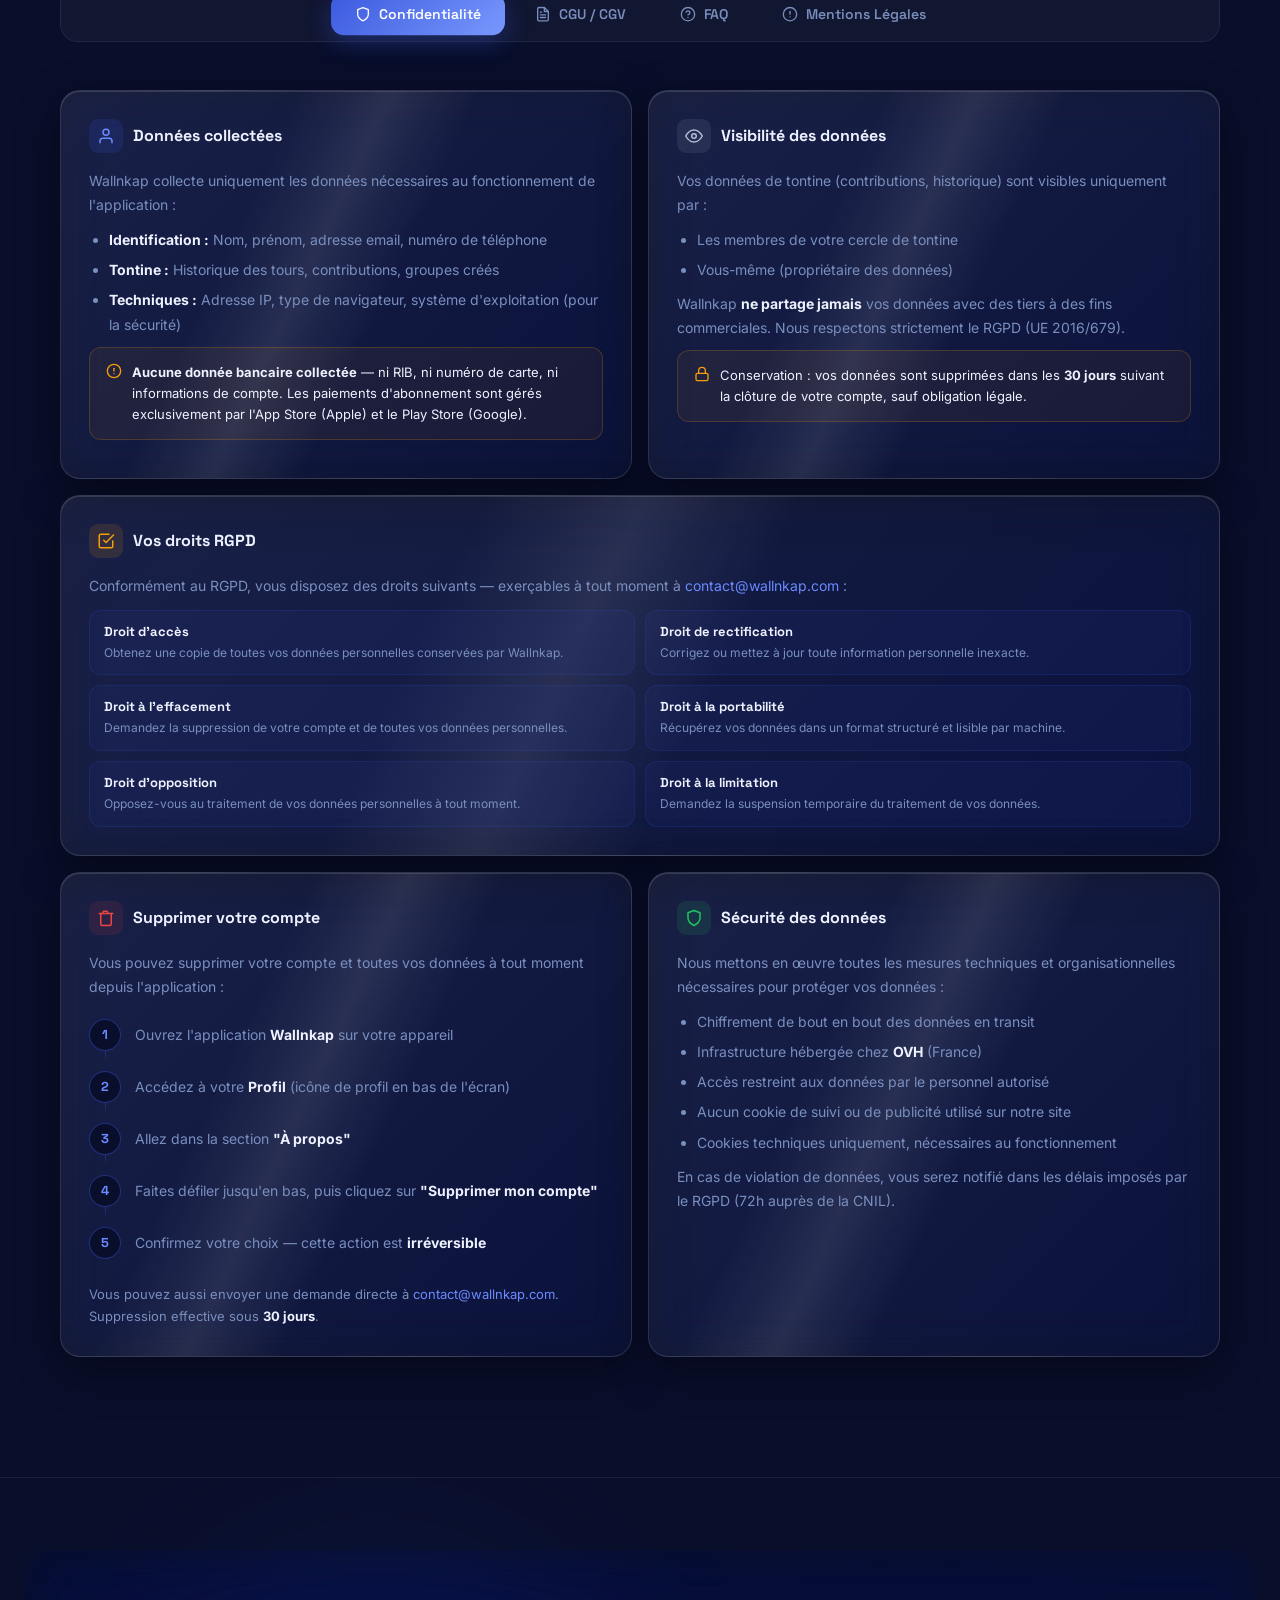
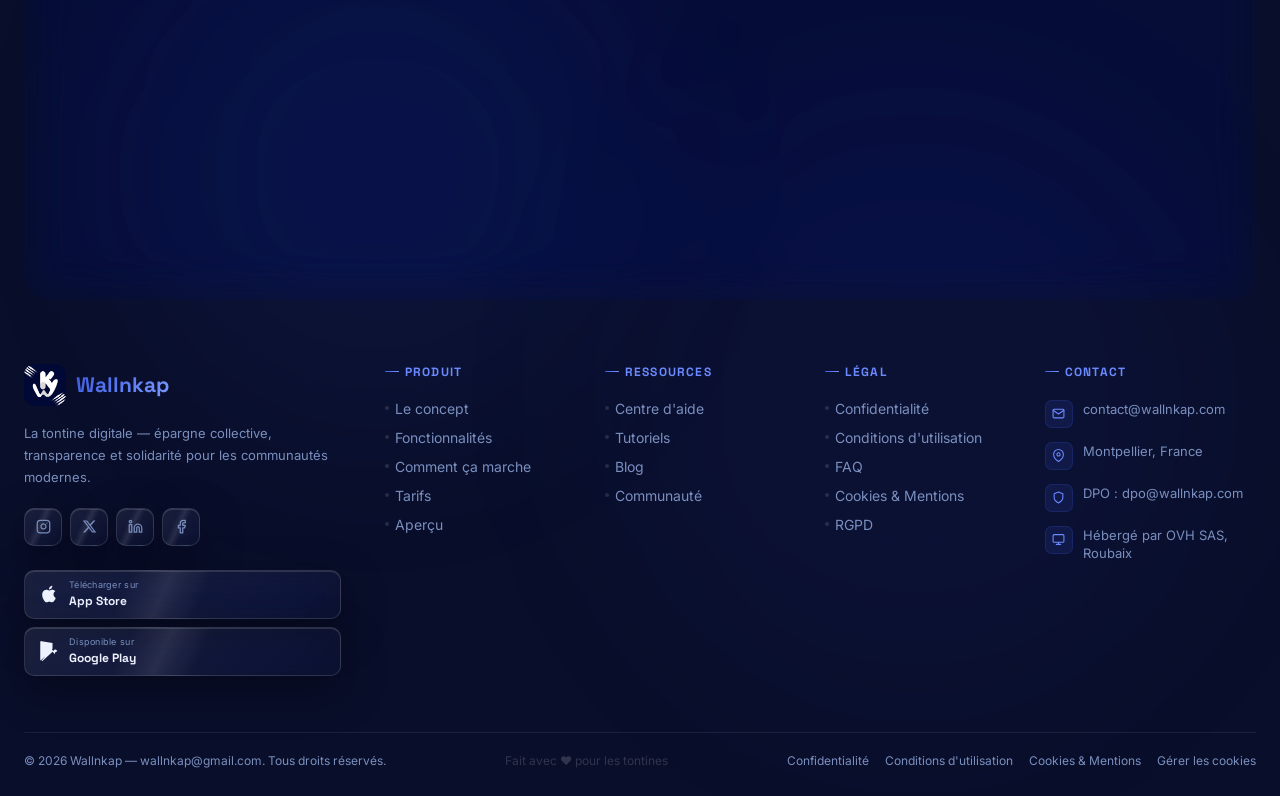
==== commit f0bc229d: "finish landing" ====
--- a/index.html
+++ b/index.html
@@ -83,9 +83,11 @@
     nav{
       position:fixed;top:0;width:100%;z-index:1000;
       padding:20px 60px;
-      display:flex;align-items:center;justify-content:space-between;
+      display:flex;align-items:center;justify-content:flex-start;gap:44px;
       transition:all .35s cubic-bezier(.4,0,.2,1);
     }
+    /* contrôles de droite regroupés et alignés (langue · thème · CTA · burger) */
+    .nav-actions{display:flex;align-items:center;gap:12px;margin-left:auto}
     nav.solid{
       background:rgba(6,9,30,.9);
       backdrop-filter:blur(24px);
@@ -107,8 +109,45 @@
       -webkit-background-clip:text;-webkit-text-fill-color:transparent;
     }
     .nav-links{display:flex;gap:36px;list-style:none}
-    .nav-links a{color:var(--muted);text-decoration:none;font-size:14px;font-weight:500;transition:color .2s}
-    .nav-links a:hover{color:var(--text)}
+
+    /* ── NAV · scrim de lisibilité (haut de page, hero sombre dans les 2 thèmes) ── */
+    nav::before{
+      content:'';position:absolute;inset:0;z-index:-1;pointer-events:none;
+      background:linear-gradient(to bottom,rgba(6,9,30,.62),rgba(6,9,30,0));
+      transition:opacity .35s ease;
+    }
+    nav.solid::before{opacity:0}
+
+    /* ── NAV liens · contraste adapté top / solid × clair / sombre ── */
+    .nav-links a{
+      position:relative;text-decoration:none;font-size:14px;font-weight:600;
+      color:#DCE3F5;text-shadow:0 1px 10px rgba(0,0,0,.45);
+      transition:color .2s;
+    }
+    .nav-links a:hover,.nav-links a:focus-visible{color:#fff}
+    nav.solid .nav-links a{color:#AEB9D6;text-shadow:none}
+    nav.solid .nav-links a:hover,nav.solid .nav-links a:focus-visible{color:#fff}
+    [data-theme="light"] nav.solid .nav-links a{color:#33406B}
+    [data-theme="light"] nav.solid .nav-links a:hover,
+    [data-theme="light"] nav.solid .nav-links a:focus-visible{color:#0A1130}
+    /* soulignement animé (vivant / fluide) + indicateur de section active */
+    .nav-links a::after{
+      content:'';position:absolute;left:0;right:0;bottom:-7px;height:2px;border-radius:2px;
+      background:var(--grad);transform:scaleX(0);transform-origin:center;
+      transition:transform .3s cubic-bezier(.4,0,.2,1);
+    }
+    .nav-links a:hover::after,
+    .nav-links a:focus-visible::after,
+    .nav-links a.is-active::after{transform:scaleX(1)}
+    .nav-links a.is-active{color:#fff}
+    [data-theme="light"] nav.solid .nav-links a.is-active{color:#0A1130}
+
+    /* ── A11Y · focus visible homogène sur toute la nav ── */
+    .nav-links a:focus-visible,.nav-cta:focus-visible,.lang-btn:focus-visible,
+    .theme-toggle:focus-visible,.nav-burger:focus-visible,.nav-logo:focus-visible{
+      outline:2px solid var(--blue2);outline-offset:3px;border-radius:8px;
+    }
+
     .nav-cta{
       display:flex;align-items:center;gap:8px;
       background:var(--grad);color:#fff;
@@ -995,6 +1034,8 @@
       .feat-grid{grid-template-columns:1fr}
       .inno-grid{grid-template-columns:1fr}
       h1{font-size:36px}
+      /* CTA déjà présent dans le tiroir mobile → on évite la surcharge de la barre */
+      .nav-actions .nav-cta{display:none}
     }
 
     /* ── MOBILE SCROLL PERFORMANCE ── */
@@ -1146,7 +1187,9 @@
       display:none;flex-direction:column;gap:5px;cursor:pointer;
       padding:6px;background:none;border:none;
     }
-    .nav-burger span{display:block;width:22px;height:2px;background:var(--text);border-radius:2px;transition:all .25s}
+    .nav-burger span{display:block;width:22px;height:2px;background:#fff;border-radius:2px;transition:all .25s}
+    /* en haut sur hero sombre → barres claires ; barre opaque → couleur du thème */
+    nav.solid .nav-burger span{background:var(--text)}
     .nav-mobile{
       display:none;position:fixed;top:60px;left:0;right:0;
       background:rgba(6,9,30,.96);backdrop-filter:blur(24px);
@@ -1549,22 +1592,26 @@
     /* ── LANG TOGGLE ── */
     .lang-toggle{
       display:flex;align-items:center;gap:2px;
-      background:rgba(255,255,255,.04);
-      border:1px solid rgba(255,255,255,.08);
+      background:rgba(255,255,255,.09);
+      border:1px solid rgba(255,255,255,.16);
+      backdrop-filter:blur(8px);-webkit-backdrop-filter:blur(8px);
       border-radius:100px;
       padding:3px;
-      margin-right:4px;
     }
     .lang-btn{
       background:none;border:none;cursor:pointer;
       font-family:'Space Grotesk',sans-serif;
       font-size:12px;font-weight:700;letter-spacing:.04em;
-      color:var(--muted);
+      color:#CCD5EC;
       padding:5px 10px;border-radius:100px;
       transition:all .2s;
     }
     .lang-btn.active{background:var(--grad);color:#fff;box-shadow:0 2px 8px rgba(60,90,224,.3)}
-    .lang-btn:hover:not(.active){color:var(--text);background:rgba(255,255,255,.06)}
+    .lang-btn:hover:not(.active){color:#fff;background:rgba(255,255,255,.12)}
+    /* mode clair, barre opaque : texte/contour sombres pour le contraste */
+    [data-theme="light"] nav.solid .lang-toggle{background:rgba(0,0,50,.05);border-color:rgba(0,0,50,.16)}
+    [data-theme="light"] nav.solid .lang-btn:not(.active){color:#33406B}
+    [data-theme="light"] nav.solid .lang-btn:hover:not(.active){color:#0A1130;background:rgba(0,0,50,.06)}
     .nav-lang-mobile{
       display:none;align-items:center;justify-content:center;gap:8px;
       padding:12px 0 4px;
@@ -1578,17 +1625,18 @@
 
     /* ── LIGHT THEME ── */
     [data-theme="light"] {
-      --bg: #F2F5FF;
-      --bg2: #E8EDFF;
-      --navy: #EBF0FF;
+      /* Palette « Bleu Acier · Periwinkle » — fond teinté pour faire ressortir le verre */
+      --bg: #DDE4F4;
+      --bg2: #D2DCF0;
+      --navy: #E3E9F7;
       --card: rgba(255,255,255,0.7);
       --blue: #3C5AE0;
       --blue2: #3C5AE0;
       --blue3: #6B8AFF;
       --silver: #5A6A8A;
-      --text: #080C22;
-      --muted: #4A5580;
-      --border: rgba(0,0,50,0.1);
+      --text: #141A3D;
+      --muted: #44507A;
+      --border: rgba(20,26,61,0.12);
       --grad: linear-gradient(135deg,#3C5AE0 0%,#7A9AFF 100%);
       --gold: #B87612;
       --gold2: #D49210;
@@ -1632,12 +1680,12 @@
 
     /* Nav */
     [data-theme="light"] nav.solid {
-      background: rgba(242,245,255,.95);
-      box-shadow: 0 4px 24px rgba(0,0,80,.1);
+      background: rgba(221,228,244,.92);
+      box-shadow: 0 4px 24px rgba(20,26,61,.12);
     }
     [data-theme="light"] .nav-mobile {
-      background: rgba(242,245,255,.98);
-      box-shadow: 0 4px 24px rgba(0,0,80,.12);
+      background: rgba(221,228,244,.98);
+      box-shadow: 0 4px 24px rgba(20,26,61,.14);
     }
     /* Floating badges */
     [data-theme="light"] .fbadge {
@@ -1663,6 +1711,52 @@
     /* Innovation strip */
     [data-theme="light"] #innovation {
       background: linear-gradient(135deg,rgba(60,90,224,.05) 0%,rgba(107,138,255,.03) 100%);
+    }
+
+    /* ════════════ HIVER GLACIAL · mode clair ════════════ */
+    /* sections positionnées (pour neige/aurores en couches) */
+    #concept,#features{position:relative;overflow:hidden}
+    #concept>.section,#features>.section{position:relative;z-index:1}
+    /* dégradés glaciaux */
+    [data-theme="light"] #concept,
+    [data-theme="light"] #features{
+      background:linear-gradient(180deg,#E1E8F7 0%,#CCD7F0 55%,#DCE3F6 100%);
+    }
+    [data-theme="light"] #innovation{
+      background:linear-gradient(180deg,#DCE3F6 0%,#C7D2EE 55%,#D8E0F4 100%);
+    }
+    /* aurores periwinkle dérivantes (concept & features) */
+    [data-theme="light"] #concept::before,
+    [data-theme="light"] #features::before{
+      content:'';position:absolute;inset:-15%;z-index:0;pointer-events:none;
+      background:
+        radial-gradient(40% 50% at 16% 12%,rgba(157,180,240,.55),transparent 70%),
+        radial-gradient(36% 46% at 86% 82%,rgba(185,200,242,.5),transparent 72%),
+        radial-gradient(30% 38% at 60% 32%,rgba(124,150,225,.32),transparent 70%);
+      filter:blur(34px);
+      animation:wkAurora 16s ease-in-out infinite alternate;
+    }
+    @keyframes wkAurora{
+      0%{transform:translate3d(0,0,0) scale(1)}
+      100%{transform:translate3d(0,-24px,0) scale(1.09)}
+    }
+    /* ambient techno + glow concept recolorés en periwinkle */
+    [data-theme="light"] #innovation .inno-ambient{
+      background:
+        radial-gradient(34% 46% at 14% 18%,rgba(157,180,240,.6),transparent 70%),
+        radial-gradient(32% 44% at 86% 84%,rgba(185,200,242,.5),transparent 72%);
+    }
+    [data-theme="light"] .concept-glow{
+      background:
+        radial-gradient(45% 45% at 28% 22%,rgba(157,180,240,.6),transparent 70%),
+        radial-gradient(42% 42% at 82% 86%,rgba(185,200,242,.45),transparent 72%);
+    }
+    /* couche neige (canvas, injectée par GSAP) */
+    .wk-snow{position:absolute;inset:0;z-index:0;pointer-events:none;opacity:0;transition:opacity 1s ease}
+    [data-theme="light"] .wk-snow{opacity:1}
+    @media (prefers-reduced-motion: reduce){
+      [data-theme="light"] #concept::before,
+      [data-theme="light"] #features::before{animation:none}
     }
     /* Inno cards */
     [data-theme="light"] .inno-card {
@@ -1691,7 +1785,7 @@
       box-shadow: 0 16px 48px rgba(60,90,224,.15);
     }
     /* Footer */
-    [data-theme="light"] footer { background: #f0f4ff; }
+    [data-theme="light"] footer { background: #D6DEF0; }
     [data-theme="light"] .f-newsletter {
       background: rgba(255,255,255,.75);
       border-color: rgba(0,0,80,.08);
@@ -1866,6 +1960,7 @@
        (perf) — mobile keeps the readable semi-opaque backgrounds above. */
     @media (min-width:1025px){
       [data-theme="light"] .feat-card,
+      [data-theme="light"] .cp,
       [data-theme="light"] .testi-card,
       [data-theme="light"] .inno-card,
       [data-theme="light"] .stat-box,
@@ -2006,25 +2101,44 @@
     .theme-toggle {
       width: 38px; height: 38px;
       border-radius: 12px;
-      background: rgba(255,255,255,.06);
-      border: 1px solid rgba(255,255,255,.1);
+      /* visible d'emblée sur le hero sombre (les 2 thèmes, barre transparente) */
+      background: rgba(255,255,255,.12);
+      border: 1px solid rgba(255,255,255,.22);
+      backdrop-filter: blur(8px); -webkit-backdrop-filter: blur(8px);
       cursor: pointer;
       display: flex; align-items: center; justify-content: center;
-      transition: all .2s;
-      color: var(--muted);
-      margin-right: 4px;
+      transition: background .2s, border-color .2s, color .2s, transform .12s;
+      color: #EAF0FF;
       flex-shrink: 0;
     }
-    [data-theme="light"] .theme-toggle {
-      background: rgba(0,0,50,.05);
-      border-color: rgba(0,0,50,.12);
-    }
-    .theme-toggle:hover { background: rgba(255,255,255,.1); color: var(--text); }
-    [data-theme="light"] .theme-toggle:hover { background: rgba(0,0,50,.08); }
+    /* barre opaque en mode clair → contour + icône foncés pour le contraste */
+    [data-theme="light"] nav.solid .theme-toggle {
+      background: rgba(0,0,50,.06);
+      border-color: rgba(0,0,50,.2);
+      color: #2A3556;
+    }
+    .theme-toggle:hover {
+      background: rgba(255,255,255,.18); color: #fff;
+      border-color: rgba(255,255,255,.32);
+      box-shadow: 0 0 18px rgba(60,90,224,.35);
+    }
+    [data-theme="light"] nav.solid .theme-toggle:hover {
+      background: rgba(0,0,50,.1); color:#0A1130; border-color: rgba(0,0,50,.28);
+    }
+    .theme-toggle:active { transform: scale(.92); }
     .theme-toggle .icon-sun { display: block; }
     .theme-toggle .icon-moon { display: none; }
     [data-theme="light"] .theme-toggle .icon-sun { display: none; }
     [data-theme="light"] .theme-toggle .icon-moon { display: block; }
+    /* animation de bascule : l'icône qui apparaît tourne et grossit (rejouée à chaque switch) */
+    .theme-toggle .icon-sun, .theme-toggle .icon-moon { animation: ttSwap .4s cubic-bezier(.34,1.56,.64,1); }
+    @keyframes ttSwap{
+      0%{ transform: rotate(-120deg) scale(.3); opacity:0 }
+      100%{ transform: none; opacity:1 }
+    }
+    @media (prefers-reduced-motion: reduce){
+      .theme-toggle .icon-sun,.theme-toggle .icon-moon{ animation:none }
+    }
 
     /* ── GLOBAL / GLOBE SECTION ── */
     #global {
@@ -2214,7 +2328,7 @@
     }
 
   </style>
-  <script type="module" crossorigin src="./assets/index-Ka1JyBMJ.js"></script>
+  <script type="module" crossorigin src="./assets/index-CC41iJyC.js"></script>
 </head>
 <body>
 
@@ -2235,21 +2349,23 @@
     <li><a href="#pricing" data-i18n="nav.pricing">Tarifs</a></li>
     <li><a href="#legal" data-i18n="nav.legal">Légal &amp; RGPD</a></li>
   </ul>
-  <div class="lang-toggle" role="group" aria-label="Langue du site">
-    <button class="lang-btn active" data-lang="fr" aria-pressed="true" aria-label="Français">FR</button>
-    <button class="lang-btn" data-lang="en" aria-pressed="false" aria-label="English">EN</button>
+  <div class="nav-actions">
+    <div class="lang-toggle" role="group" aria-label="Langue du site">
+      <button class="lang-btn active" data-lang="fr" aria-pressed="true" aria-label="Français">FR</button>
+      <button class="lang-btn" data-lang="en" aria-pressed="false" aria-label="English">EN</button>
+    </div>
+    <button class="theme-toggle" id="themeToggle" aria-label="Basculer le thème" aria-pressed="false">
+      <svg class="icon-sun" width="18" height="18" viewBox="0 0 24 24" fill="none" stroke="currentColor" stroke-width="2" stroke-linecap="round" stroke-linejoin="round"><circle cx="12" cy="12" r="5"/><line x1="12" y1="1" x2="12" y2="3"/><line x1="12" y1="21" x2="12" y2="23"/><line x1="4.22" y1="4.22" x2="5.64" y2="5.64"/><line x1="18.36" y1="18.36" x2="19.78" y2="19.78"/><line x1="1" y1="12" x2="3" y2="12"/><line x1="21" y1="12" x2="23" y2="12"/><line x1="4.22" y1="19.78" x2="5.64" y2="18.36"/><line x1="18.36" y1="5.64" x2="19.78" y2="4.22"/></svg>
+      <svg class="icon-moon" width="18" height="18" viewBox="0 0 24 24" fill="none" stroke="currentColor" stroke-width="2" stroke-linecap="round" stroke-linejoin="round"><path d="M21 12.79A9 9 0 1 1 11.21 3 7 7 0 0 0 21 12.79z"/></svg>
+    </button>
+    <a href="#download" class="nav-cta">
+      <svg width="16" height="16" viewBox="0 0 24 24" fill="currentColor"><path d="M12 16l-6-6h4V4h4v6h4l-6 6zm-6 2h12v2H6v-2z"/></svg>
+      <span data-i18n="nav.cta">Télécharger</span>
+    </a>
+    <button class="nav-burger" id="navBurger" aria-label="Ouvrir le menu de navigation" aria-expanded="false" aria-controls="navMobile">
+      <span aria-hidden="true"></span><span aria-hidden="true"></span><span aria-hidden="true"></span>
+    </button>
   </div>
-  <button class="theme-toggle" id="themeToggle" aria-label="Basculer le thème" aria-pressed="false">
-    <svg class="icon-sun" width="18" height="18" viewBox="0 0 24 24" fill="none" stroke="currentColor" stroke-width="2" stroke-linecap="round" stroke-linejoin="round"><circle cx="12" cy="12" r="5"/><line x1="12" y1="1" x2="12" y2="3"/><line x1="12" y1="21" x2="12" y2="23"/><line x1="4.22" y1="4.22" x2="5.64" y2="5.64"/><line x1="18.36" y1="18.36" x2="19.78" y2="19.78"/><line x1="1" y1="12" x2="3" y2="12"/><line x1="21" y1="12" x2="23" y2="12"/><line x1="4.22" y1="19.78" x2="5.64" y2="18.36"/><line x1="18.36" y1="5.64" x2="19.78" y2="4.22"/></svg>
-    <svg class="icon-moon" width="18" height="18" viewBox="0 0 24 24" fill="none" stroke="currentColor" stroke-width="2" stroke-linecap="round" stroke-linejoin="round"><path d="M21 12.79A9 9 0 1 1 11.21 3 7 7 0 0 0 21 12.79z"/></svg>
-  </button>
-  <a href="#download" class="nav-cta">
-    <svg width="16" height="16" viewBox="0 0 24 24" fill="currentColor"><path d="M12 16l-6-6h4V4h4v6h4l-6 6zm-6 2h12v2H6v-2z"/></svg>
-    <span data-i18n="nav.cta">Télécharger</span>
-  </a>
-  <button class="nav-burger" id="navBurger" aria-label="Ouvrir le menu de navigation" aria-expanded="false" aria-controls="navMobile">
-    <span aria-hidden="true"></span><span aria-hidden="true"></span><span aria-hidden="true"></span>
-  </button>
 </nav>
 </header>
 <div class="nav-mobile" id="navMobile" aria-hidden="true">
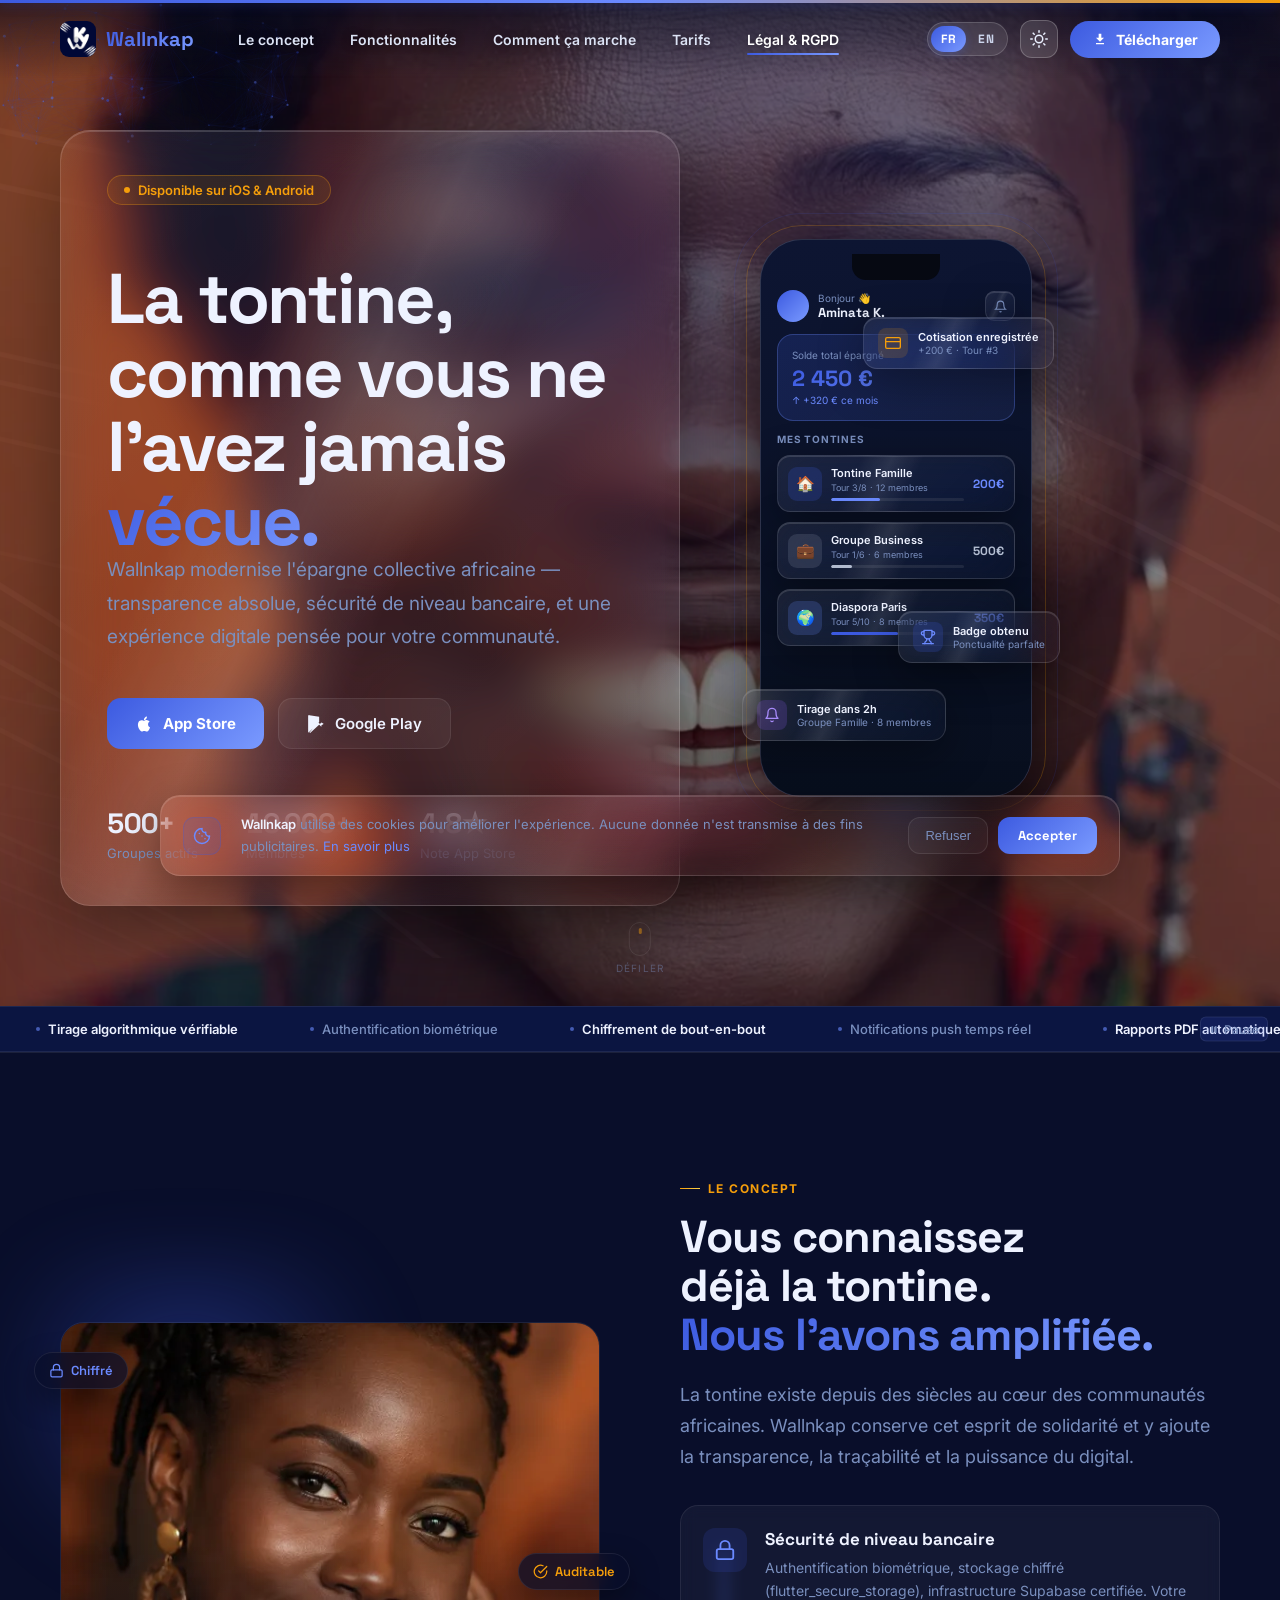
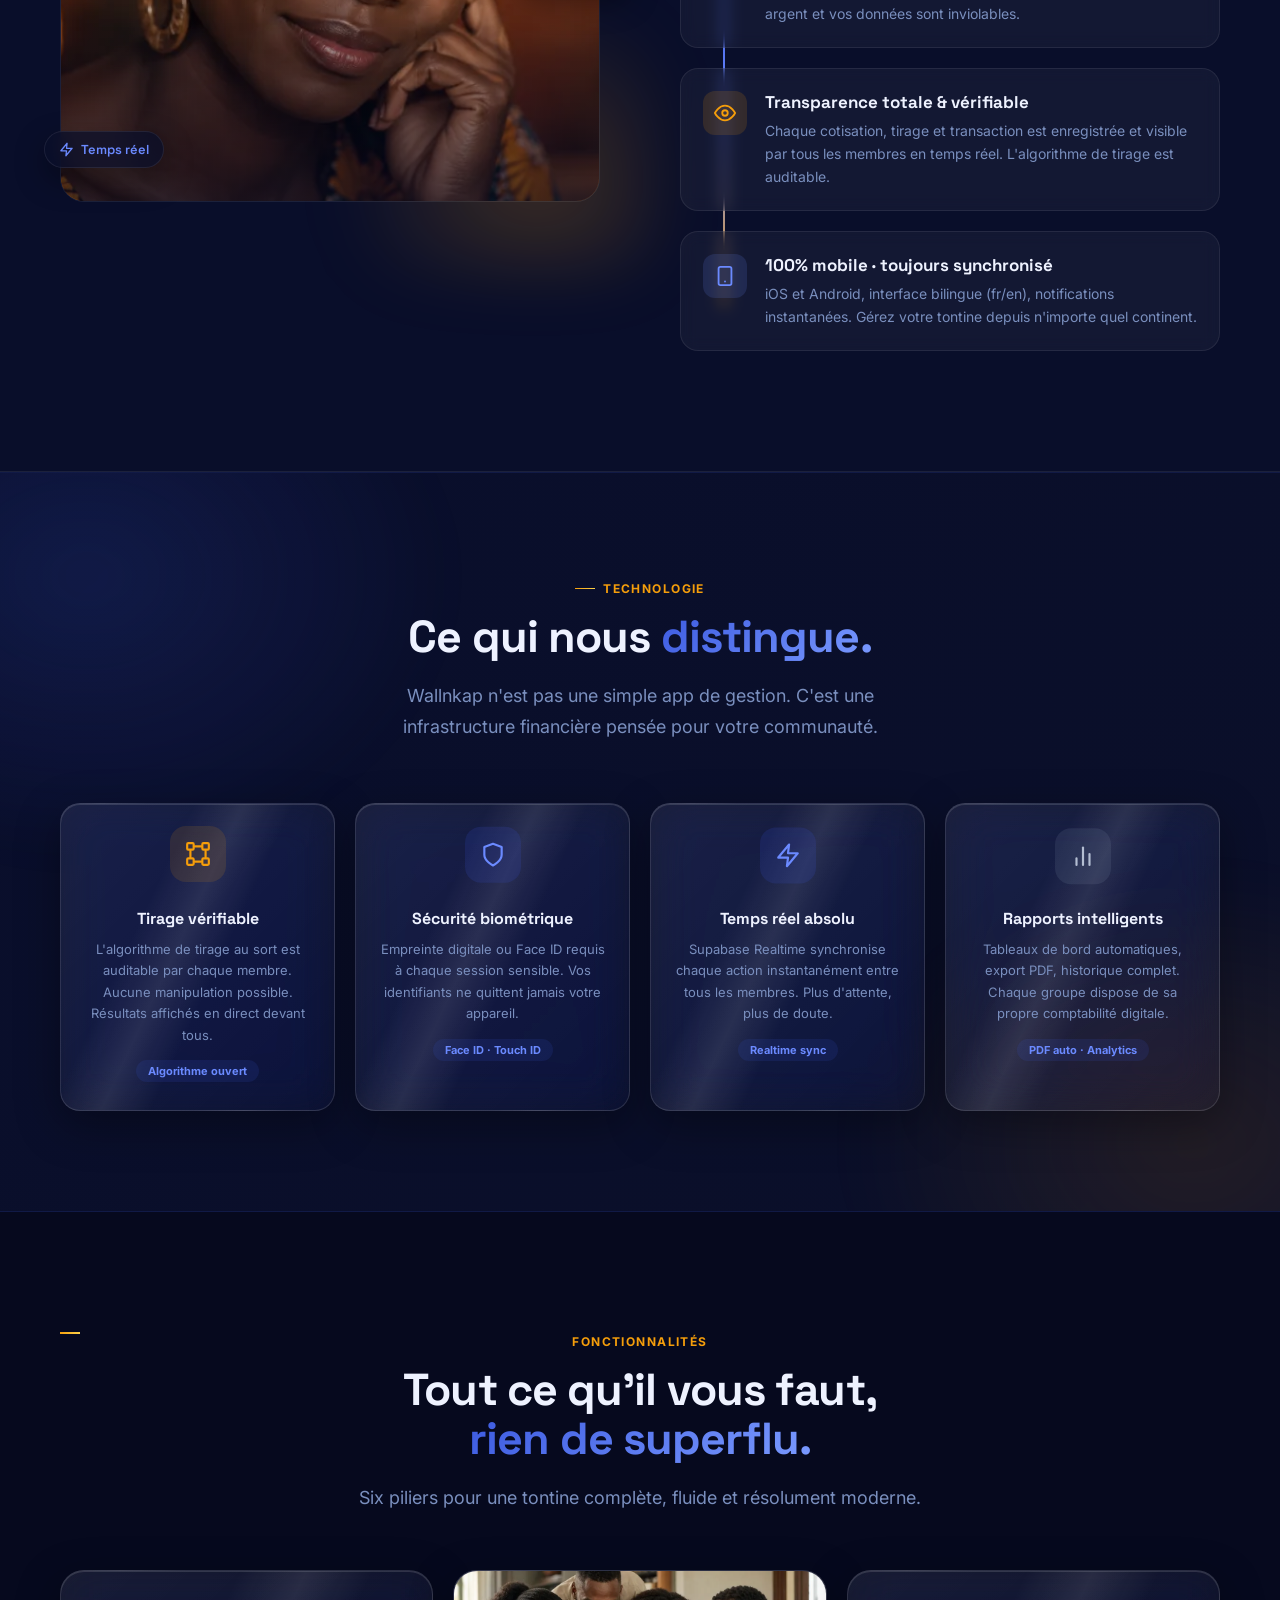
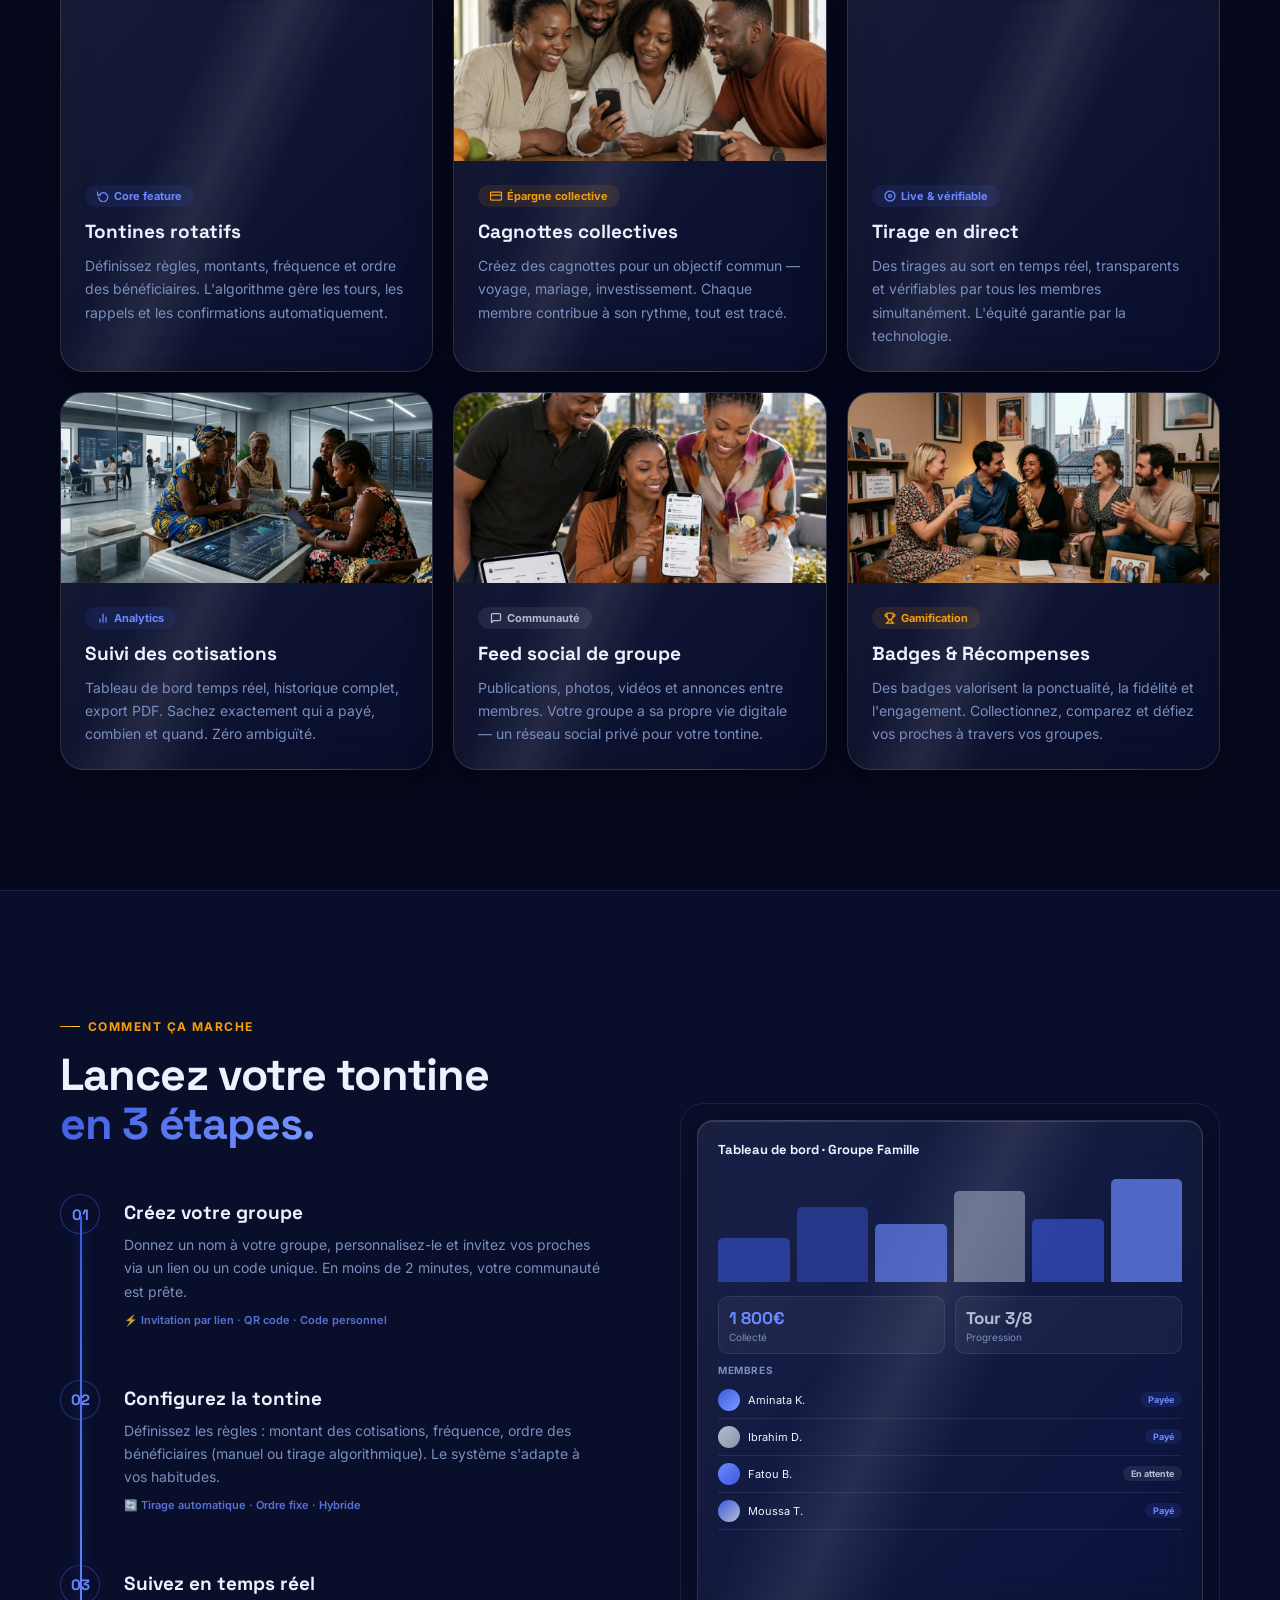
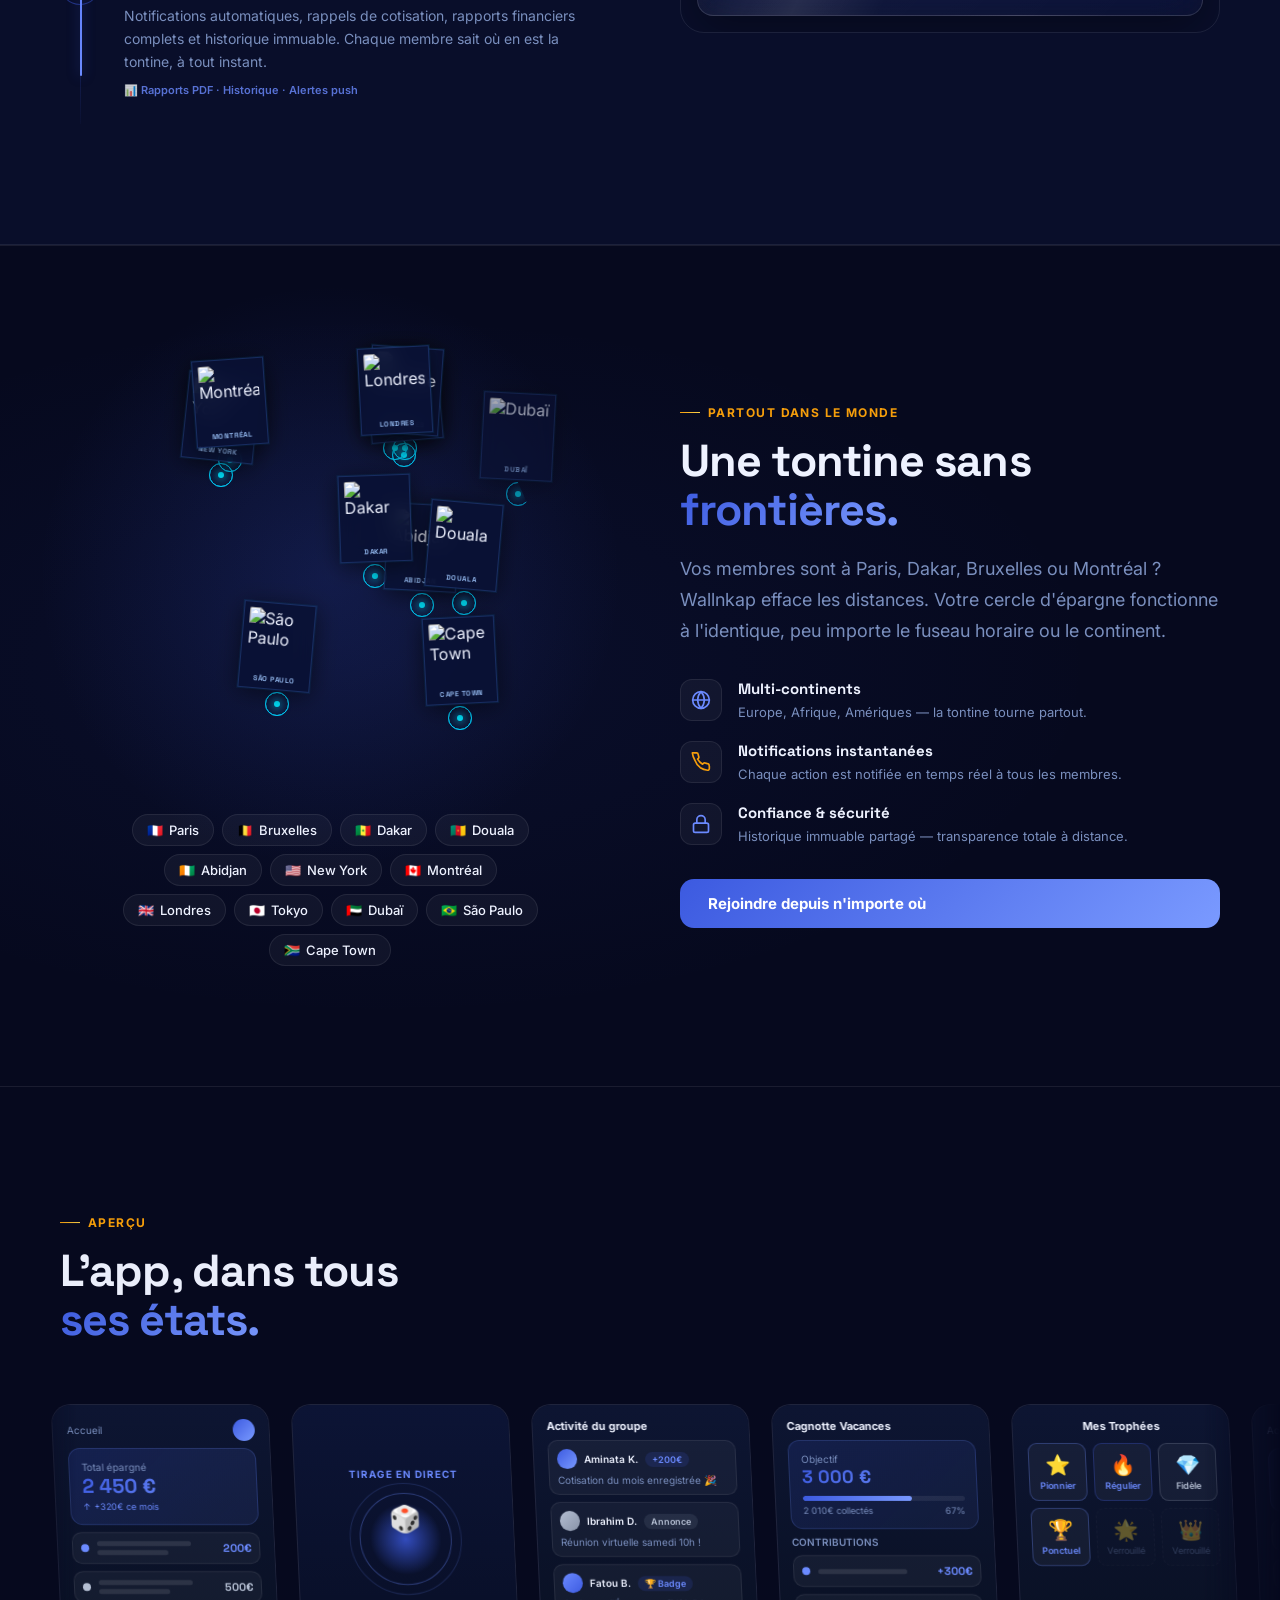
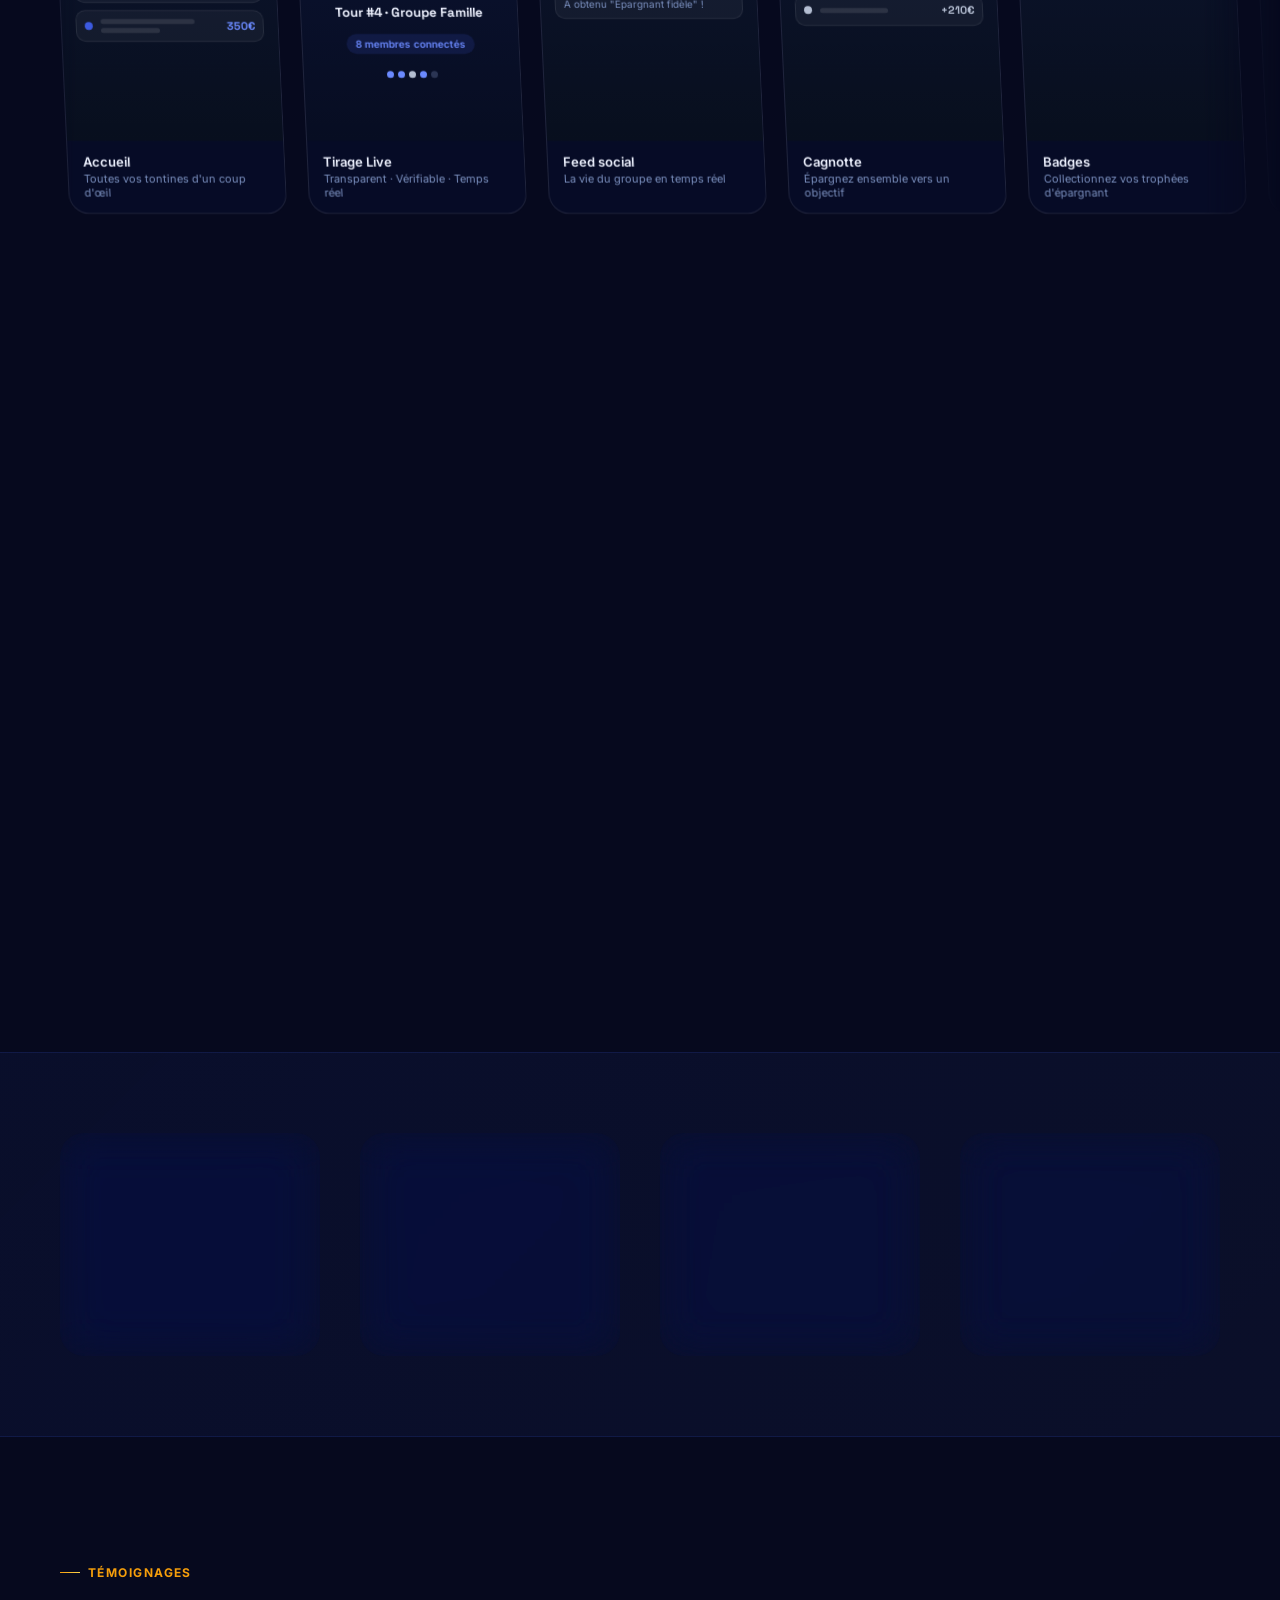
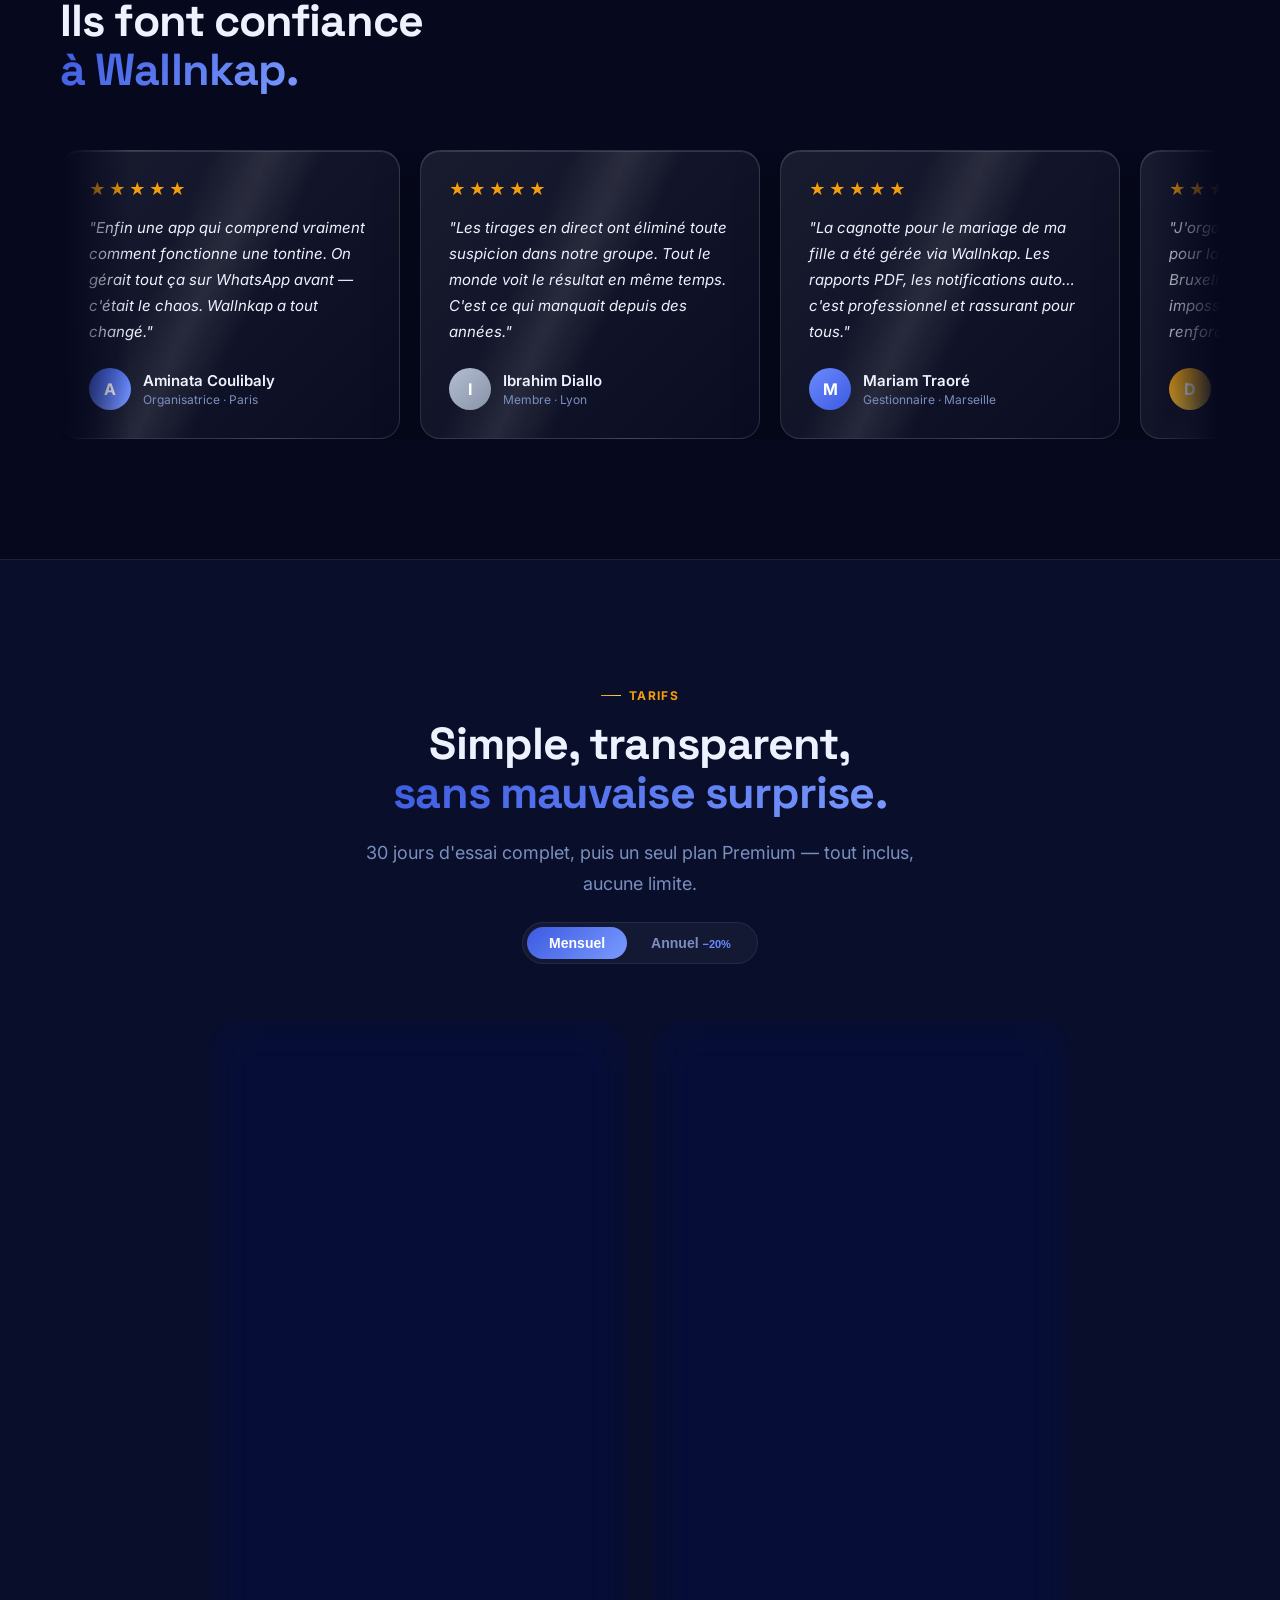
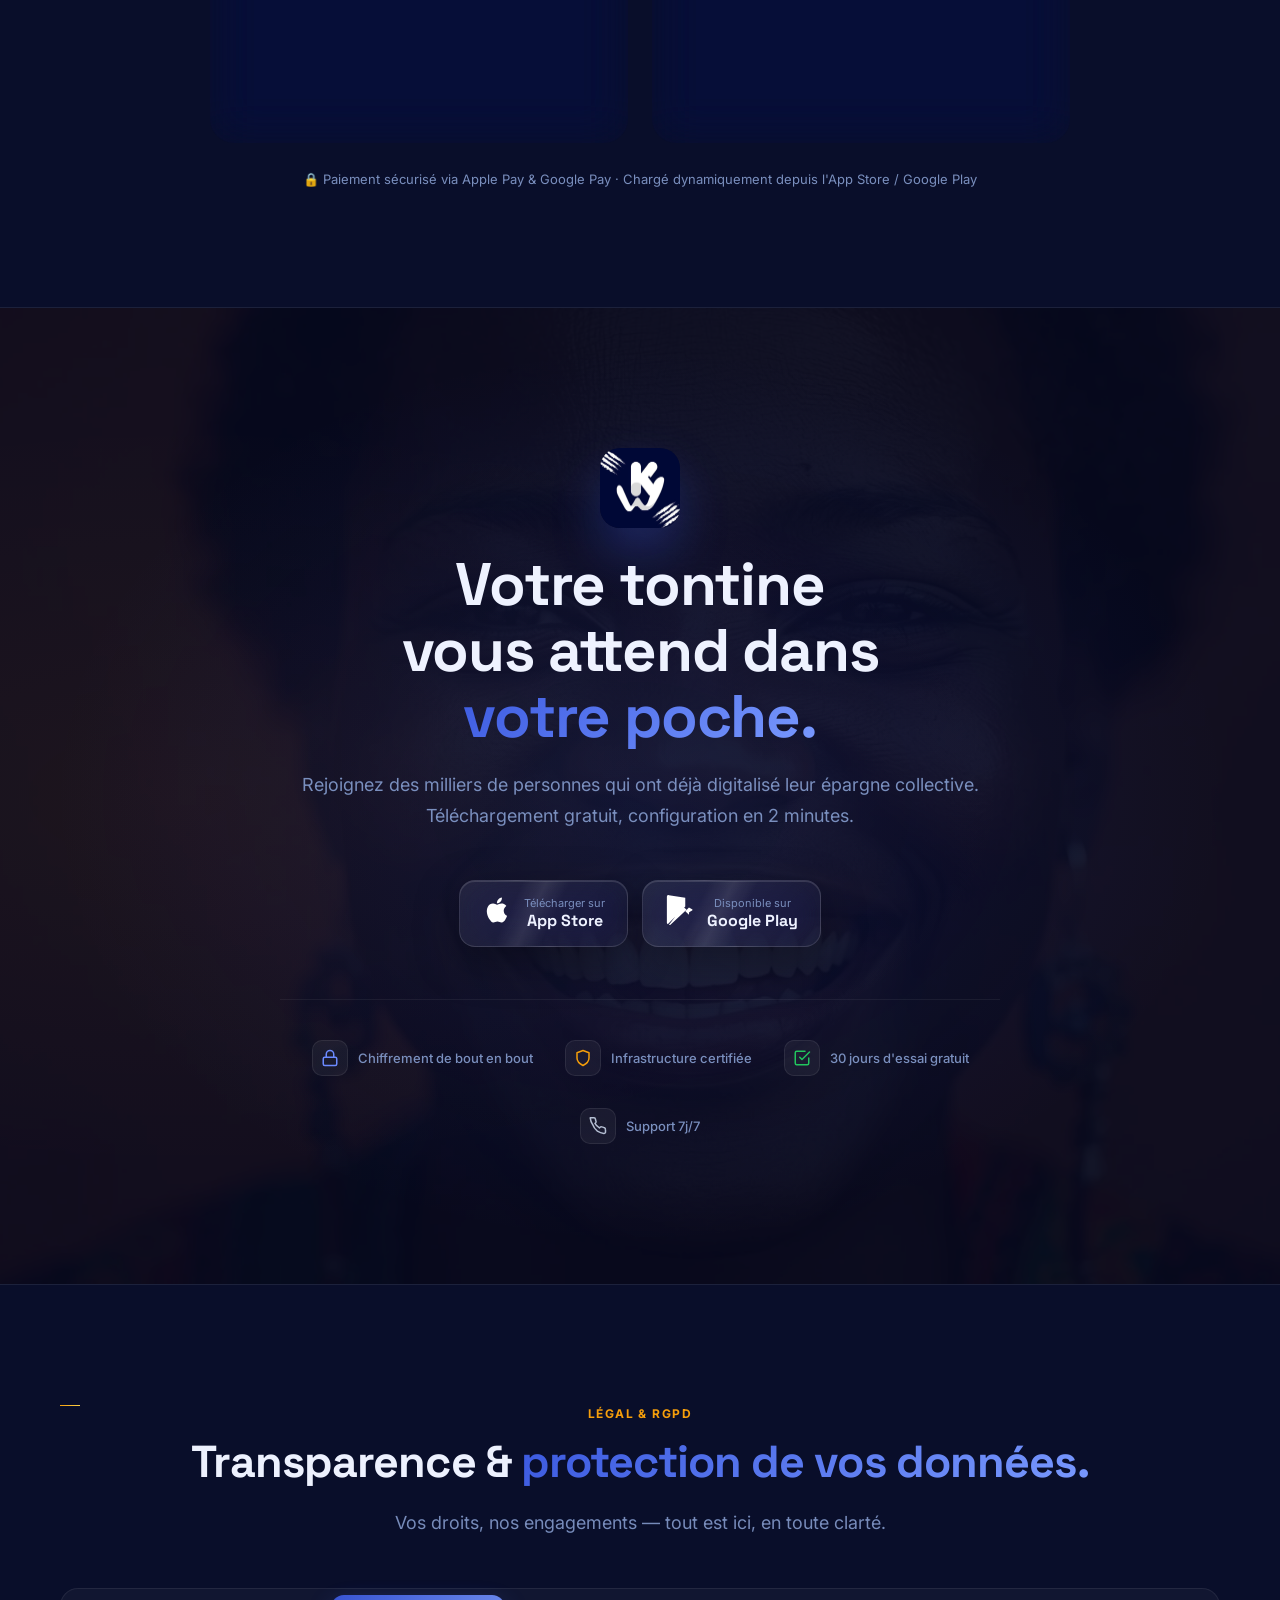
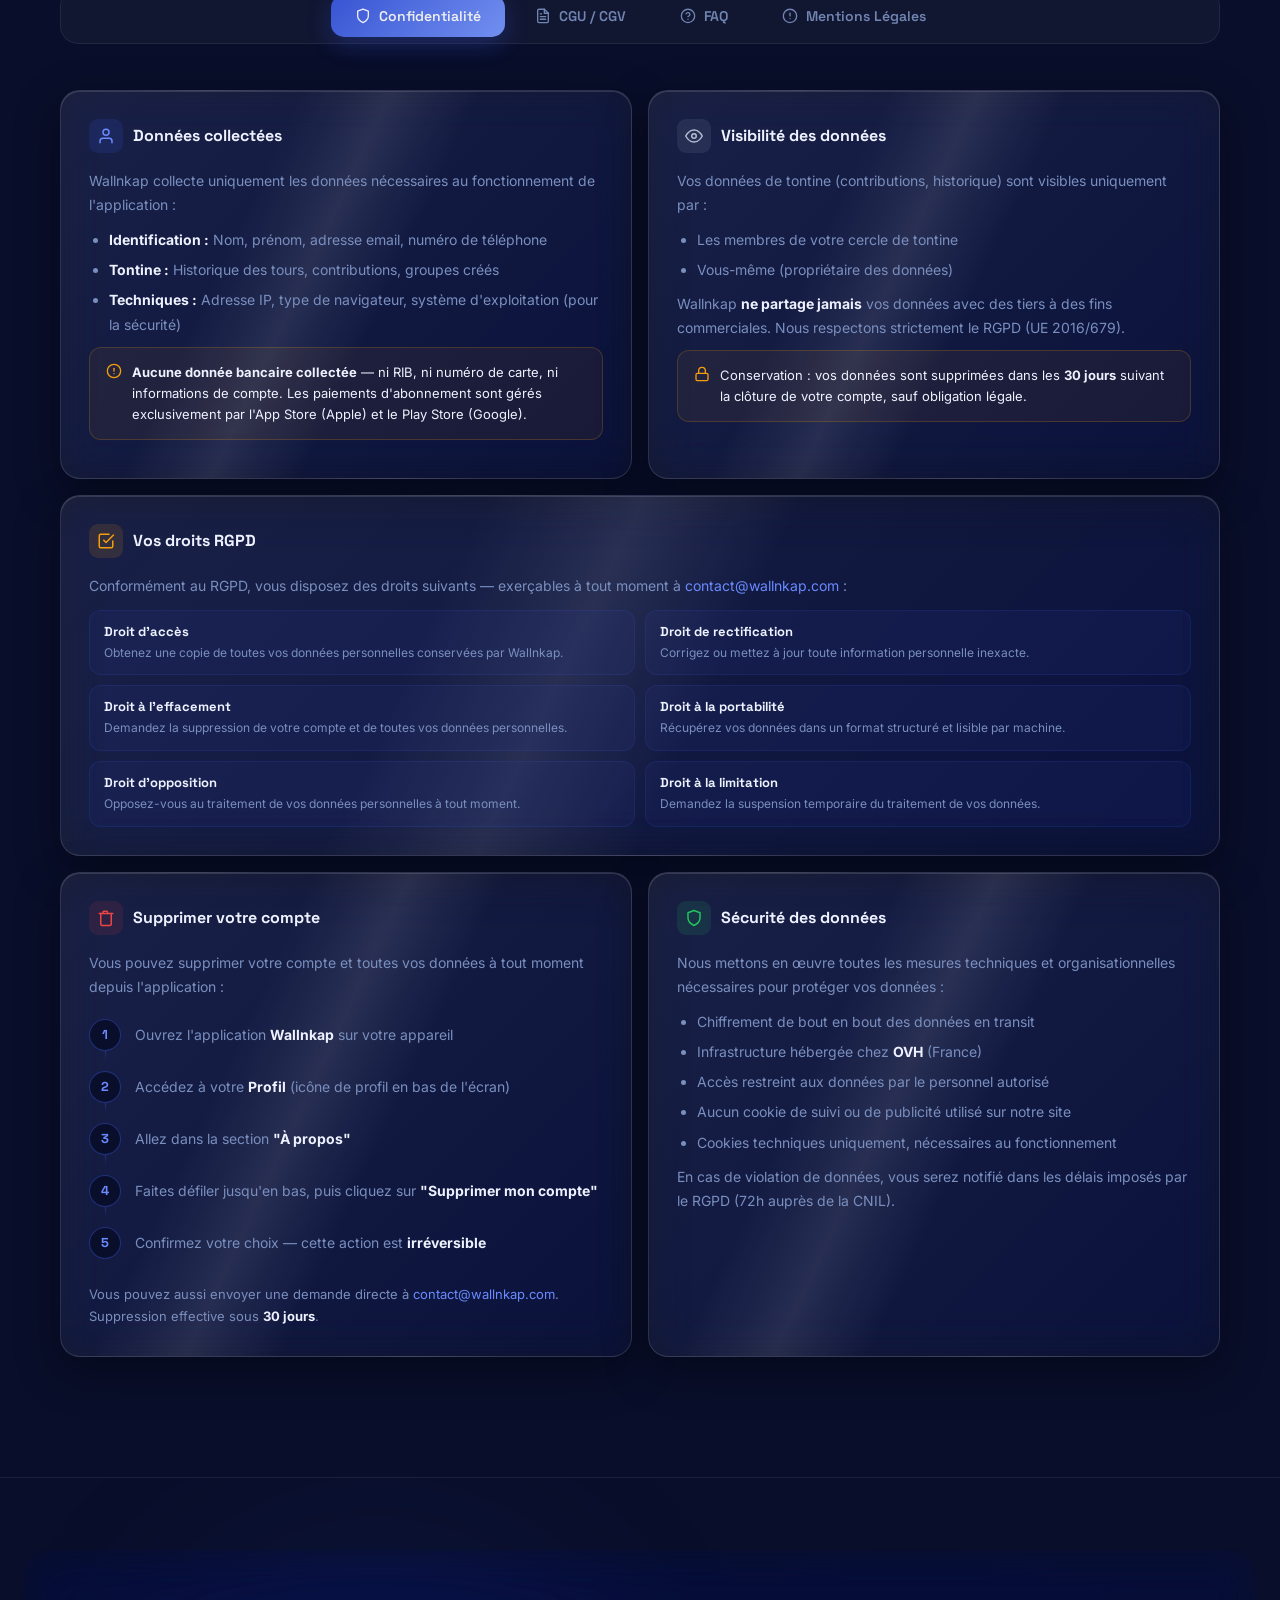
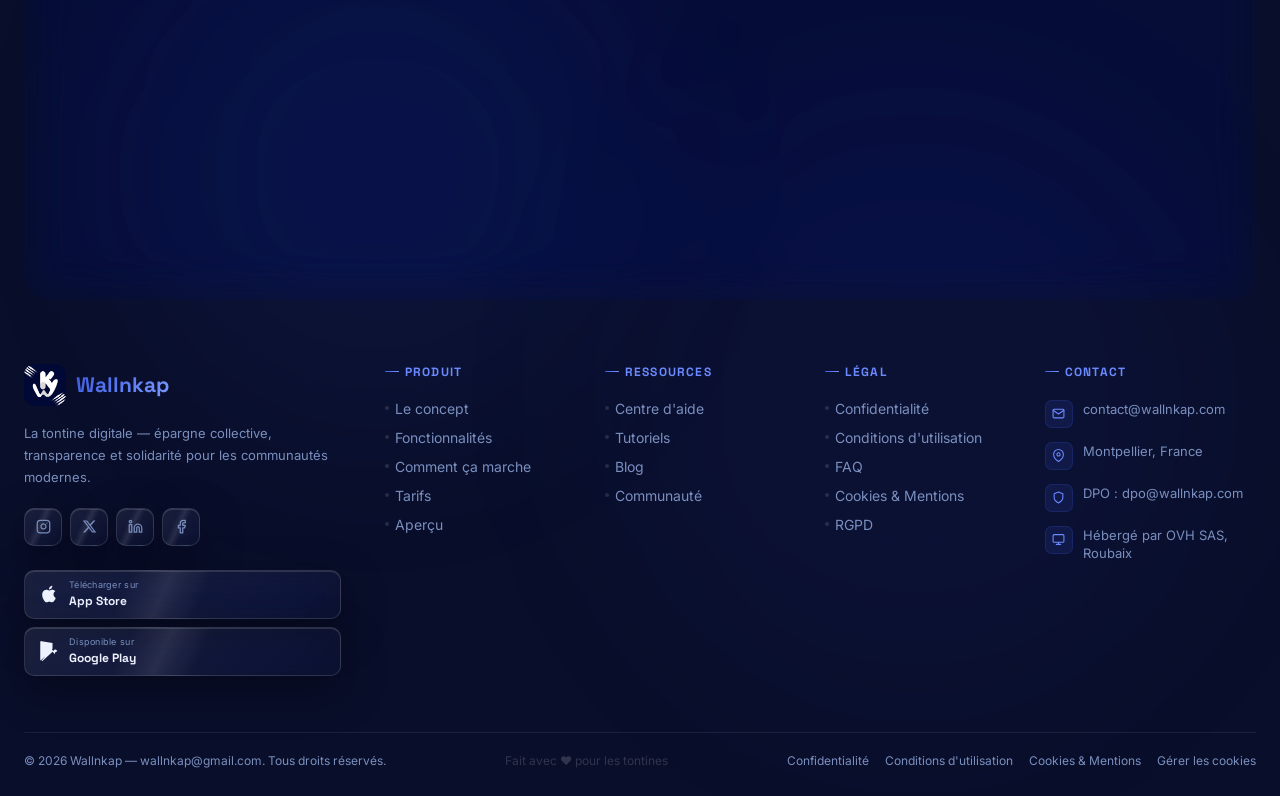
==== commit c014049d: "feat finish landing" ====
--- a/index.html
+++ b/index.html
@@ -233,6 +233,7 @@
     .hs-n{
       font-family:'Space Grotesk',sans-serif;
       font-size:28px;font-weight:800;color:var(--text);
+      font-variant-numeric:tabular-nums;font-feature-settings:"tnum";
     }
     .hs-l{font-size:13px;color:var(--muted);margin-top:4px}
 
@@ -710,6 +711,7 @@
       font-size:clamp(40px,5vw,62px);font-weight:800;line-height:1;
       background:var(--grad);-webkit-background-clip:text;-webkit-text-fill-color:transparent;
       margin-bottom:12px;
+      font-variant-numeric:tabular-nums;font-feature-settings:"tnum";
     }
     .stat-l{font-size:15px;color:var(--muted);font-weight:500}
 
@@ -1051,18 +1053,8 @@
       .fbadge{background:rgba(6,9,30,.97)!important}
       .nav-mobile{background:rgba(6,9,30,.99)!important}
 
-      /* Remove floating badge animations — unnecessary GPU work on mobile */
-      .fb1,.fb2,.fb3{animation:none!important}
-
-      /* Hero glows: remove expensive filter:blur entirely */
-      .hg1,.hg2{display:none}
-
-      /* Disable float animation on phone mockup */
-      .phone-wrap{animation:none}
-      .phone-shadow{animation:none}
-
-      /* box-shadow animations repaint every frame on the main thread — kill on mobile */
-      .draw-orb{animation:none!important}
+      /* Animations réactivées sur mobile (lévitation badges/téléphone, glows hero, draw-orb).
+         Toutes en transform/opacity → GPU. draw-orb tourne aussi (à surveiller sur très vieux mobiles). */
 
       /* Isolate the infinite marquees on their own GPU layer so they don't
          repaint siblings, and skip their work while scrolled off-screen.
@@ -2328,7 +2320,7 @@
     }
 
   </style>
-  <script type="module" crossorigin src="./assets/index-CC41iJyC.js"></script>
+  <script type="module" crossorigin src="./assets/index-DHO0Ao1V.js"></script>
 </head>
 <body>
 
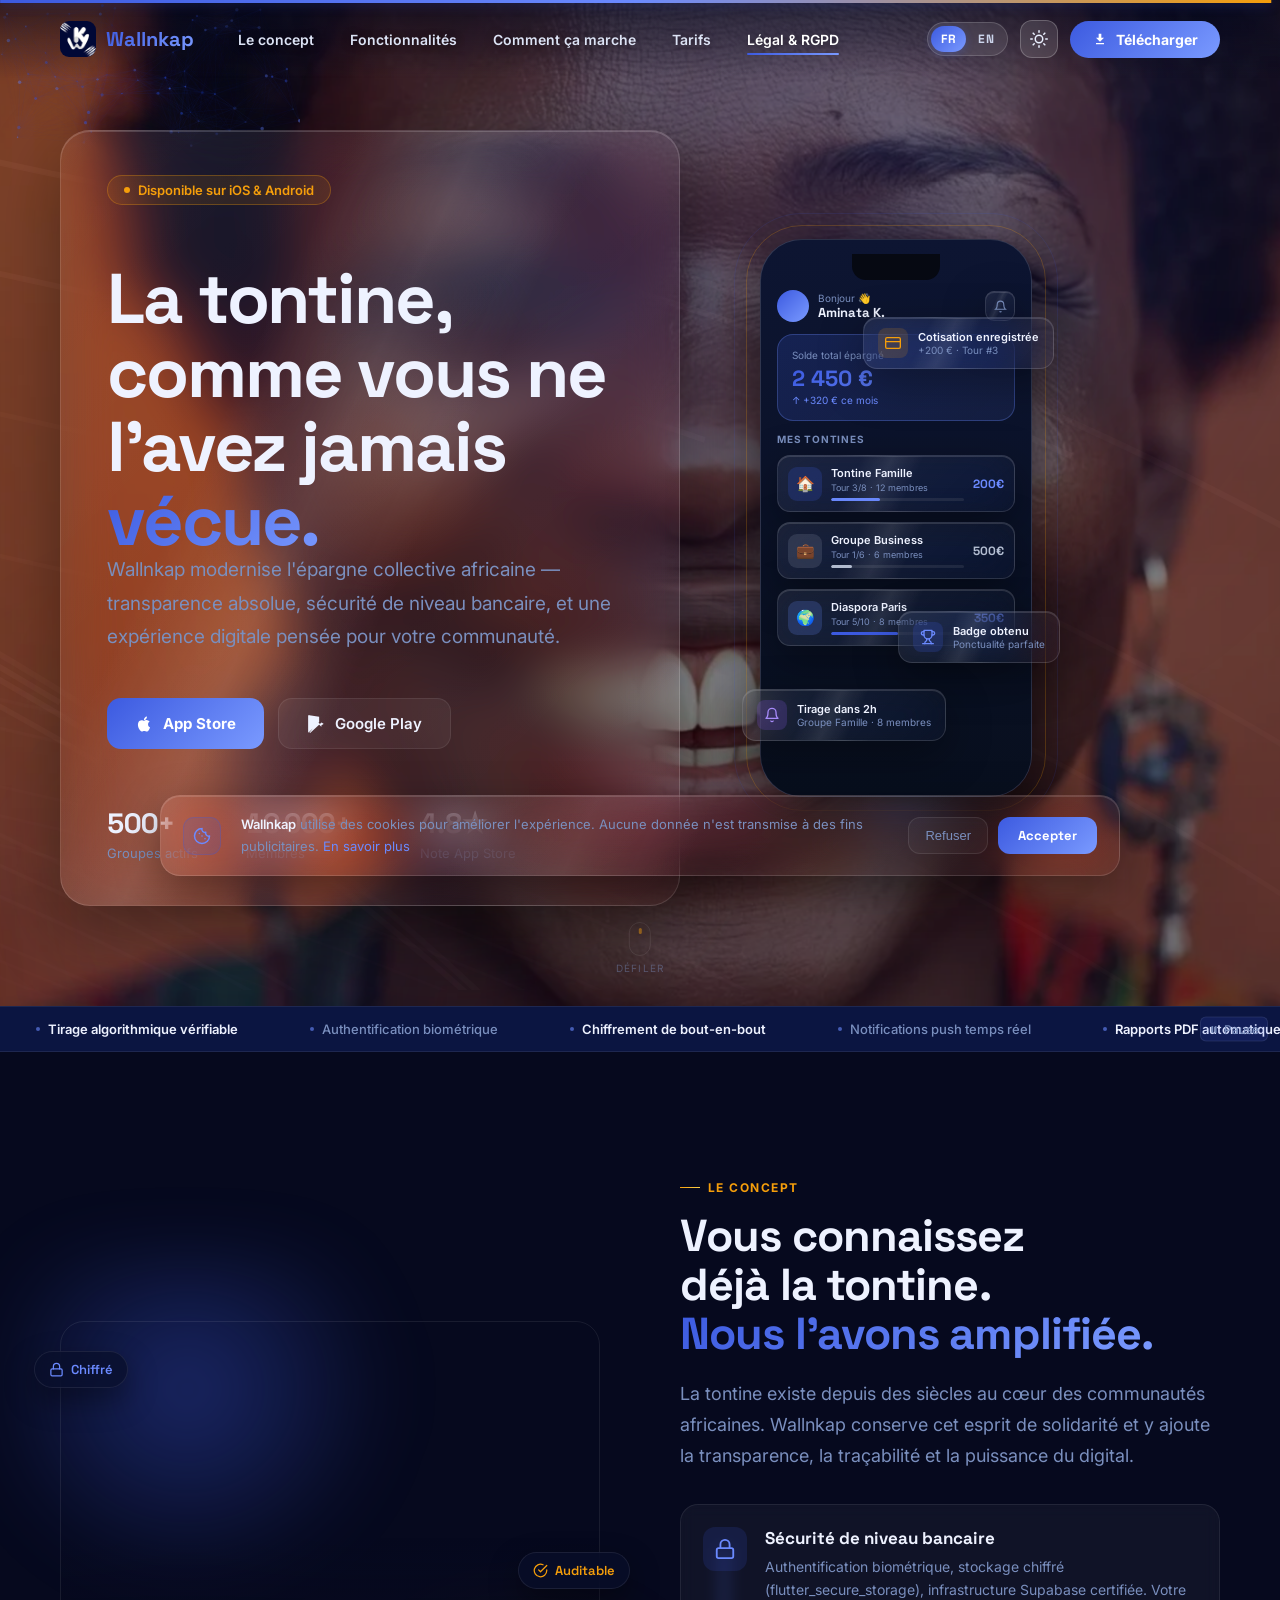
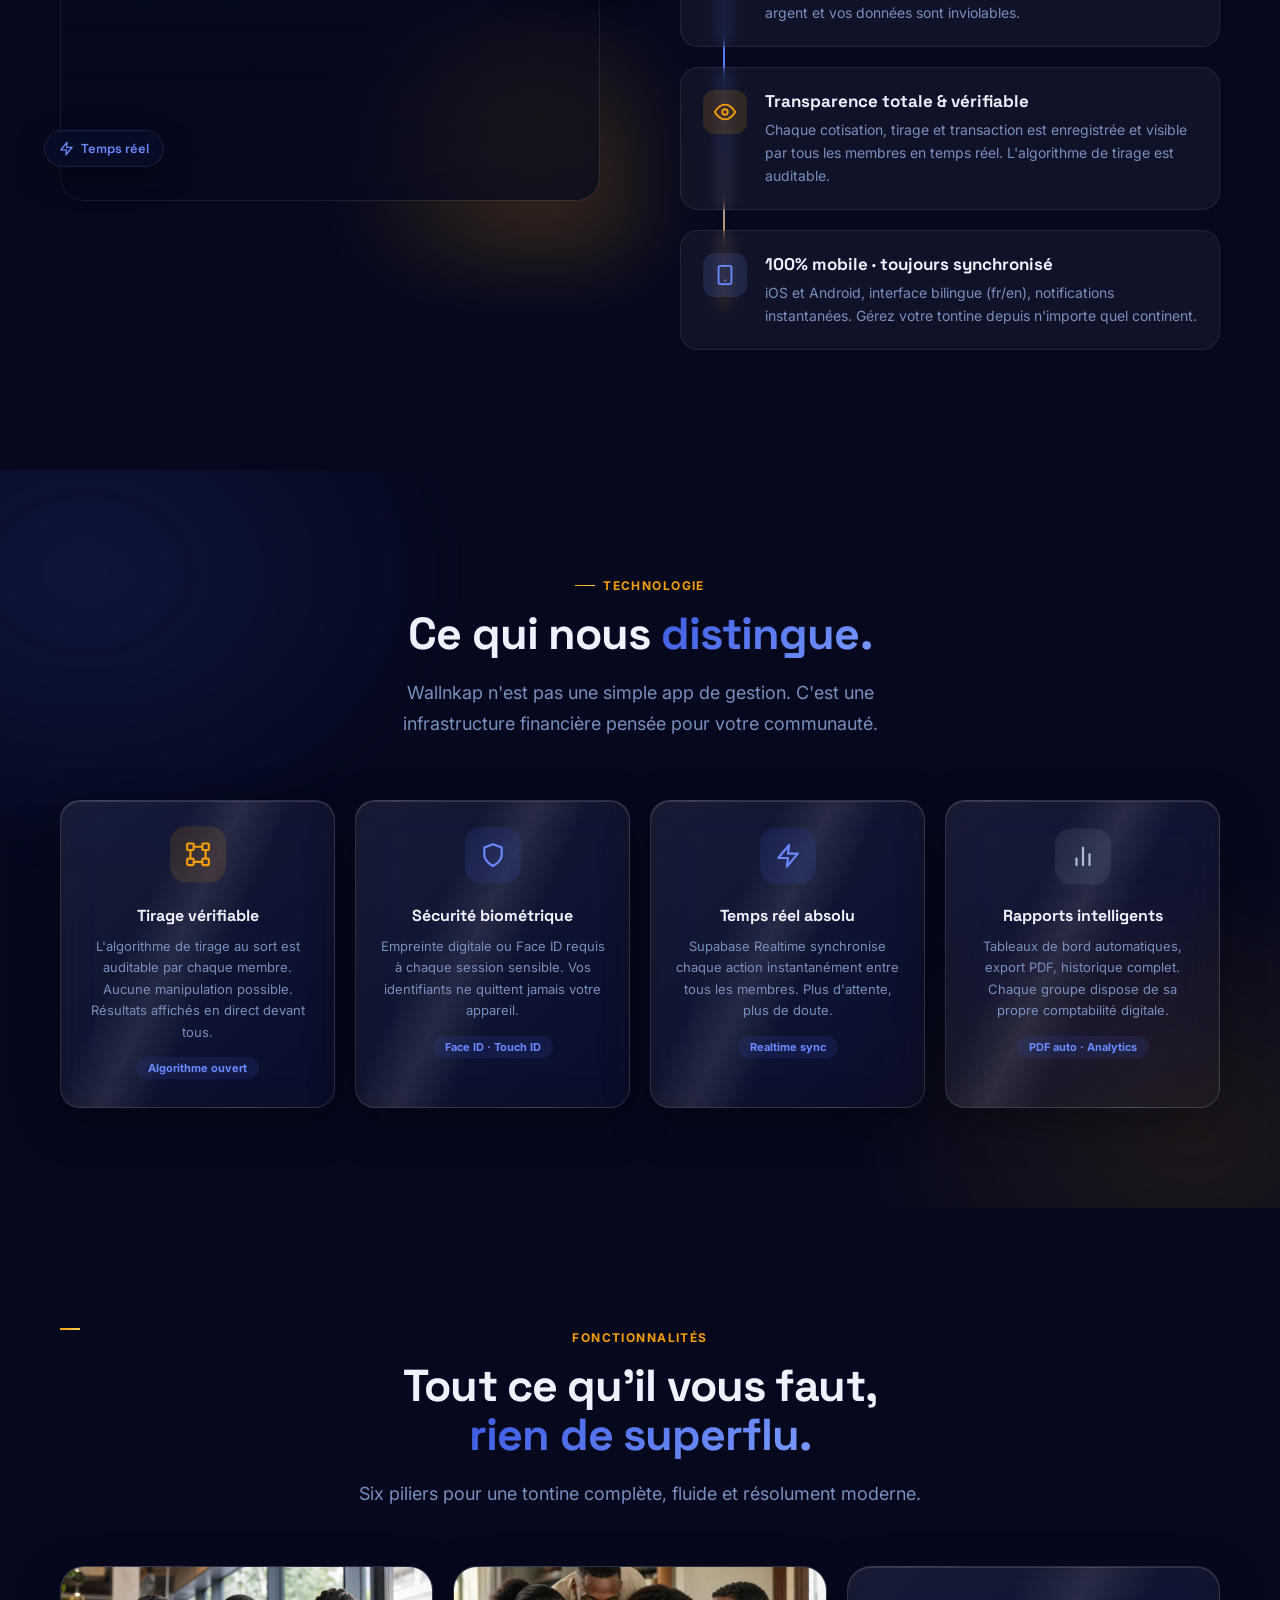
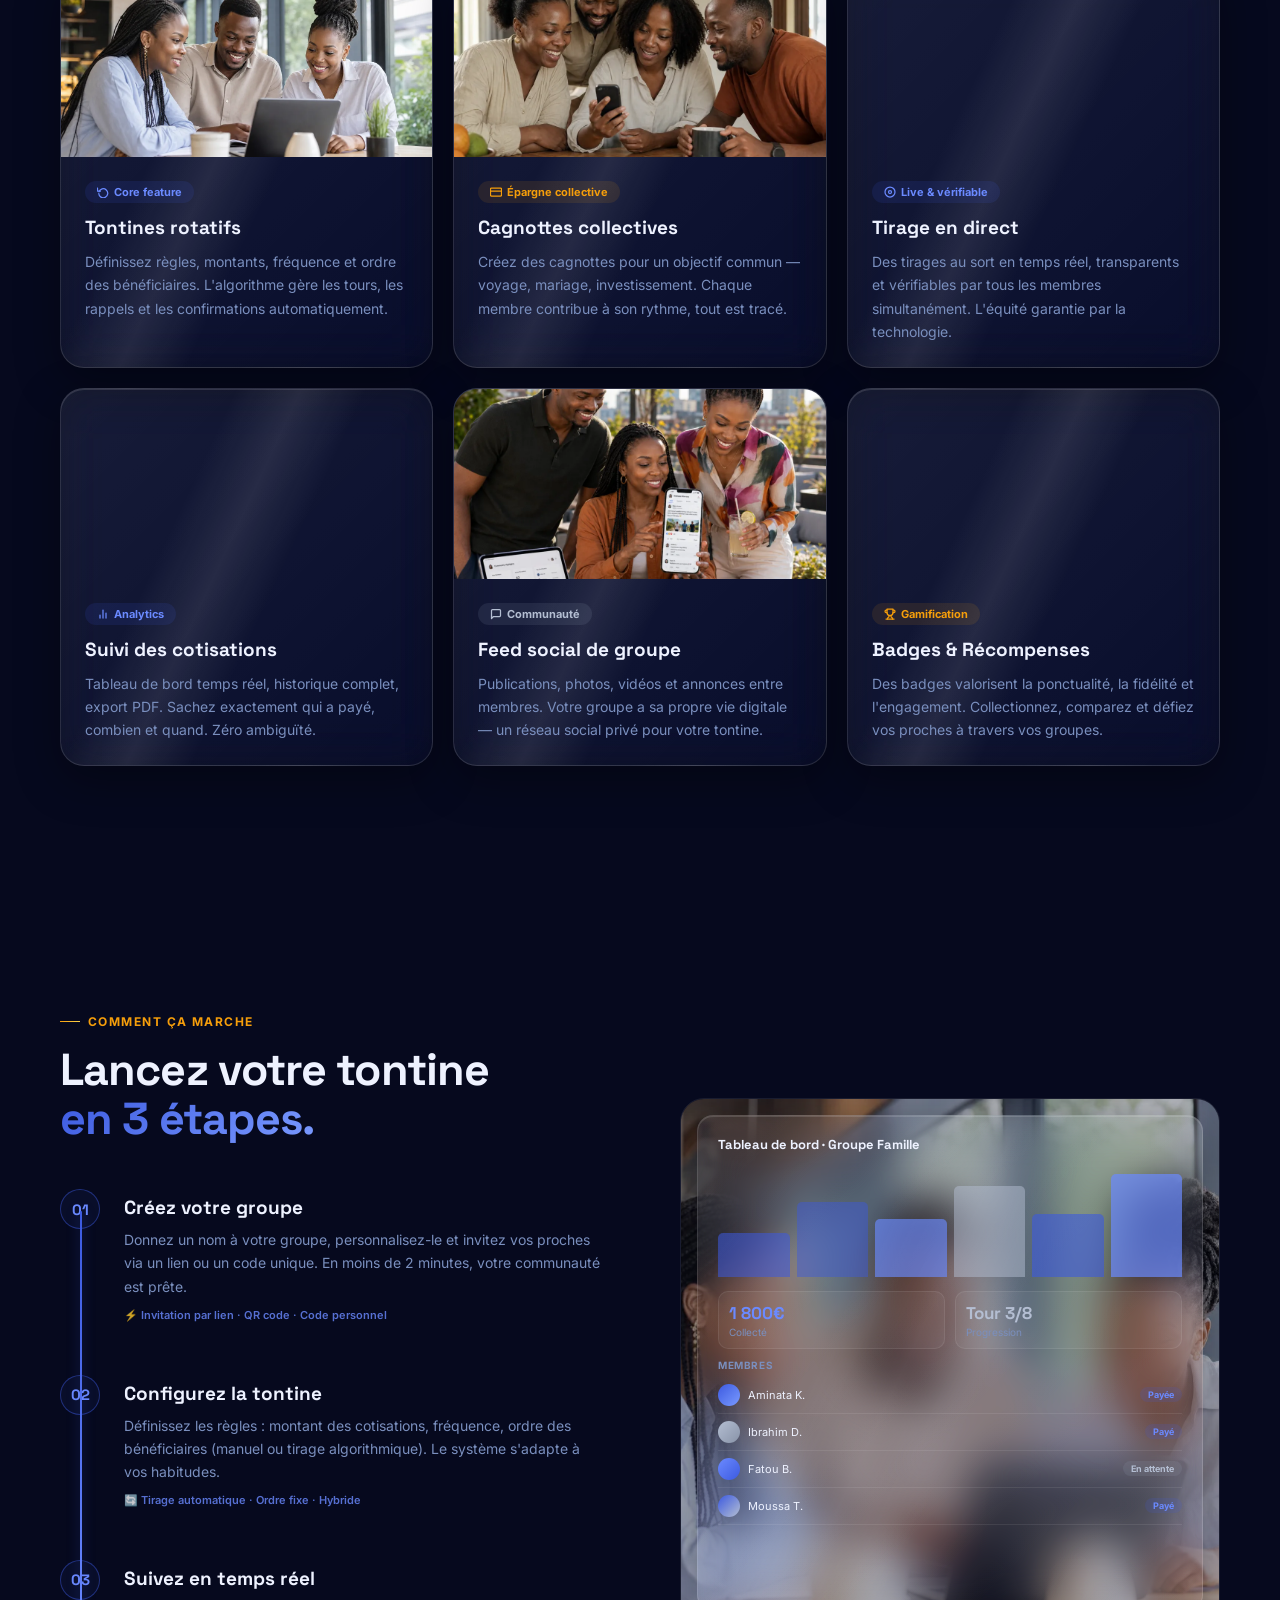
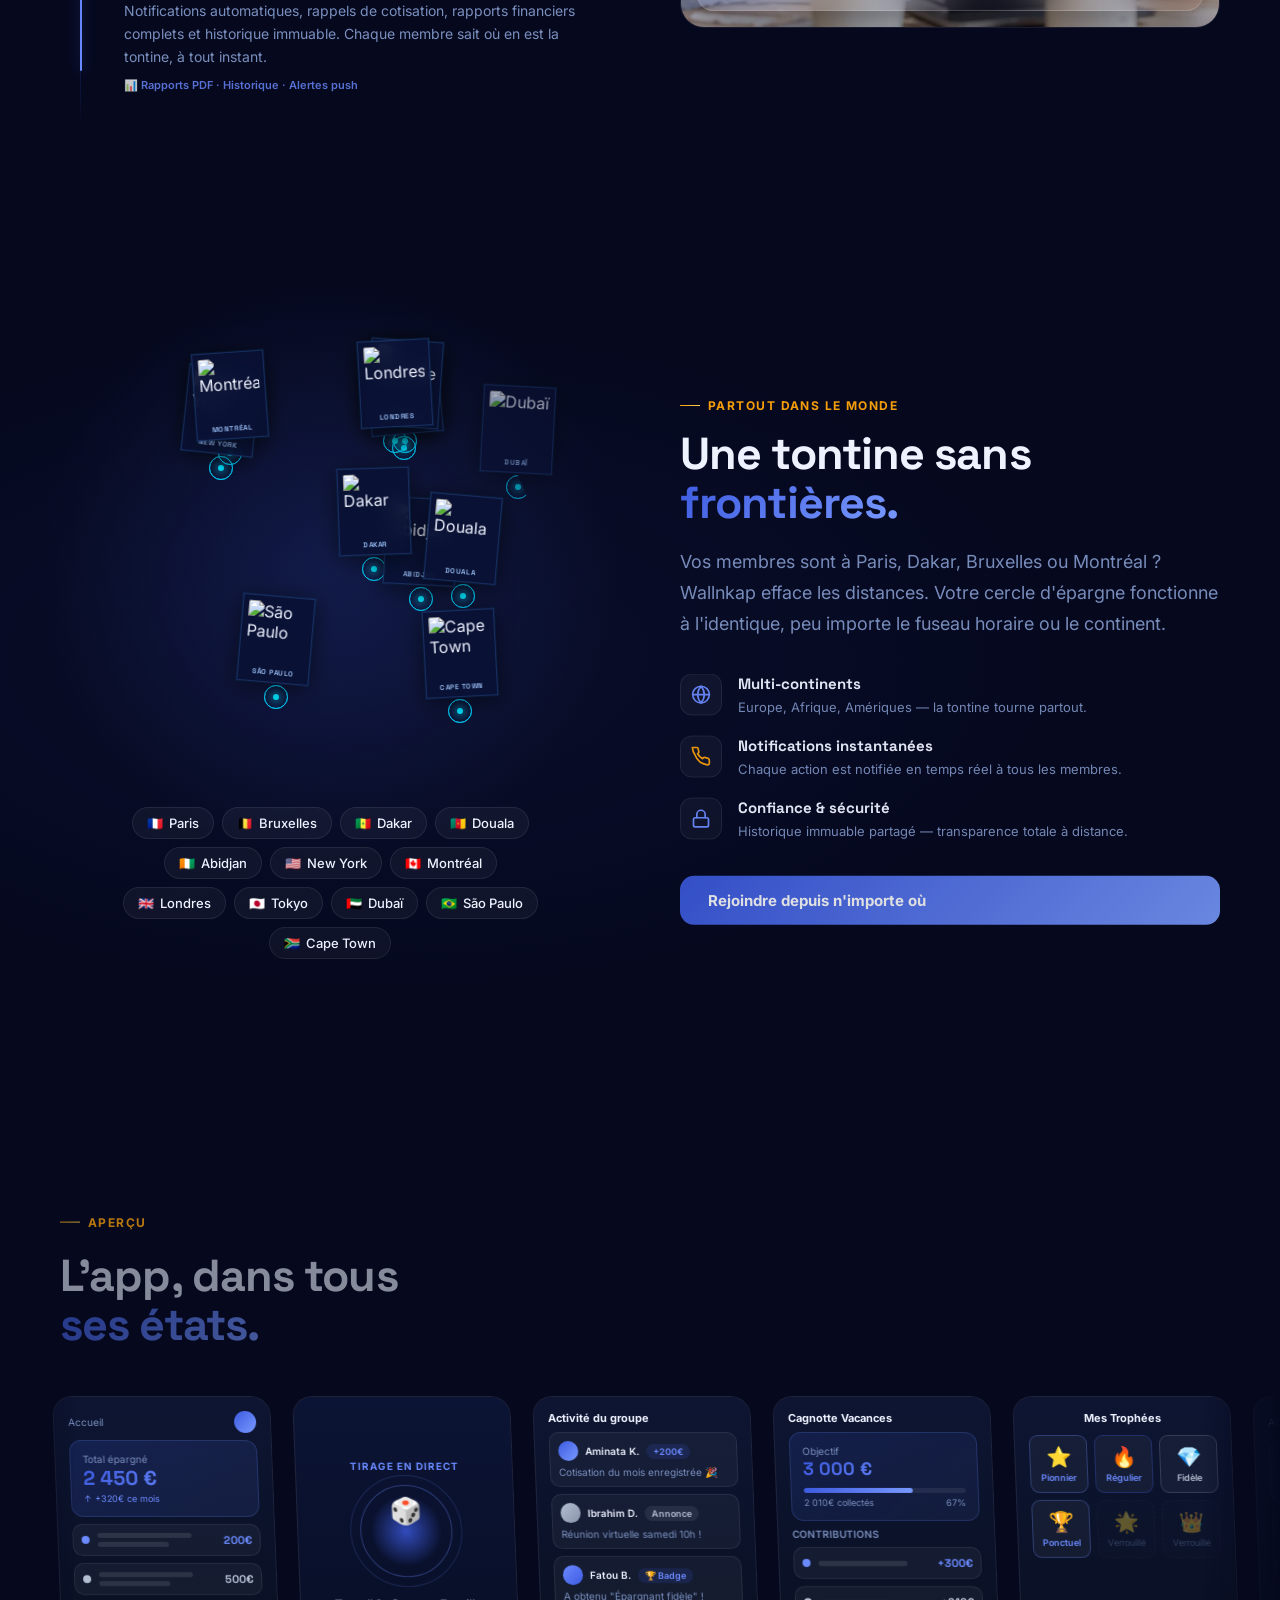
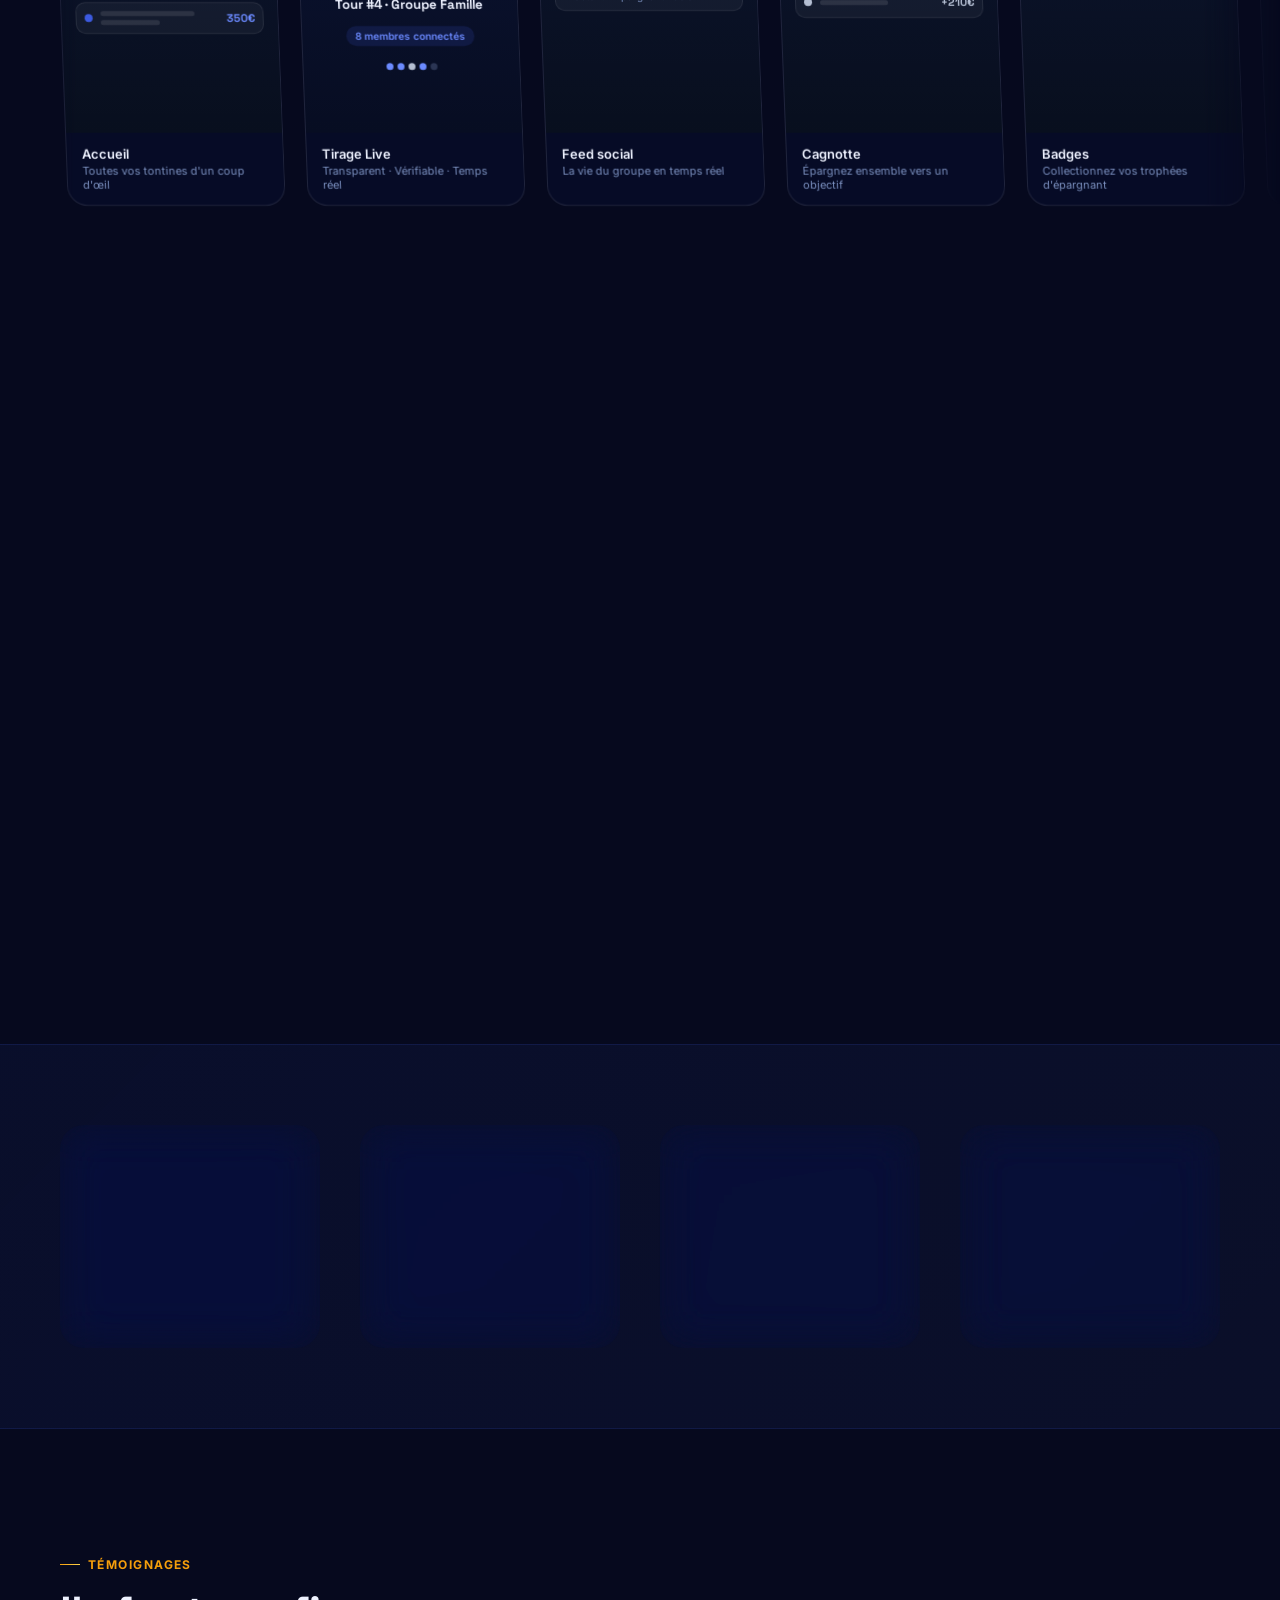
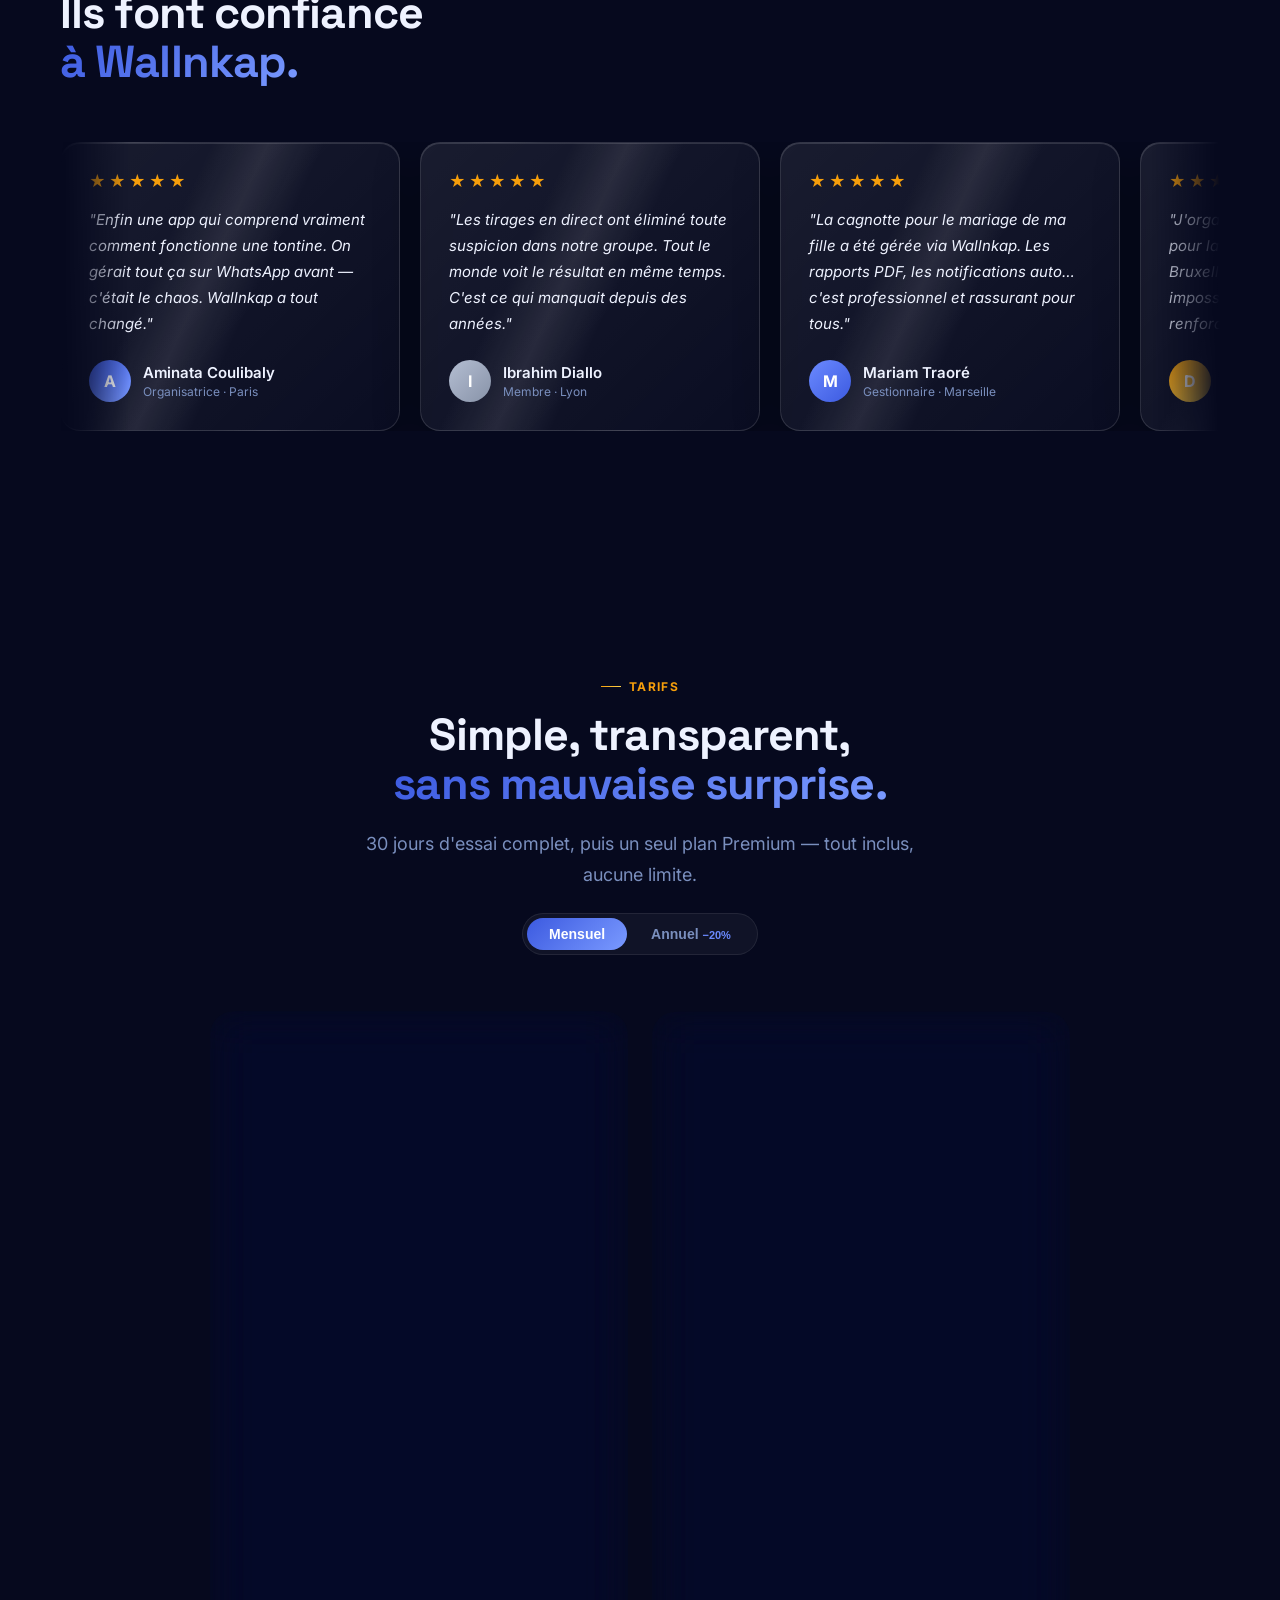
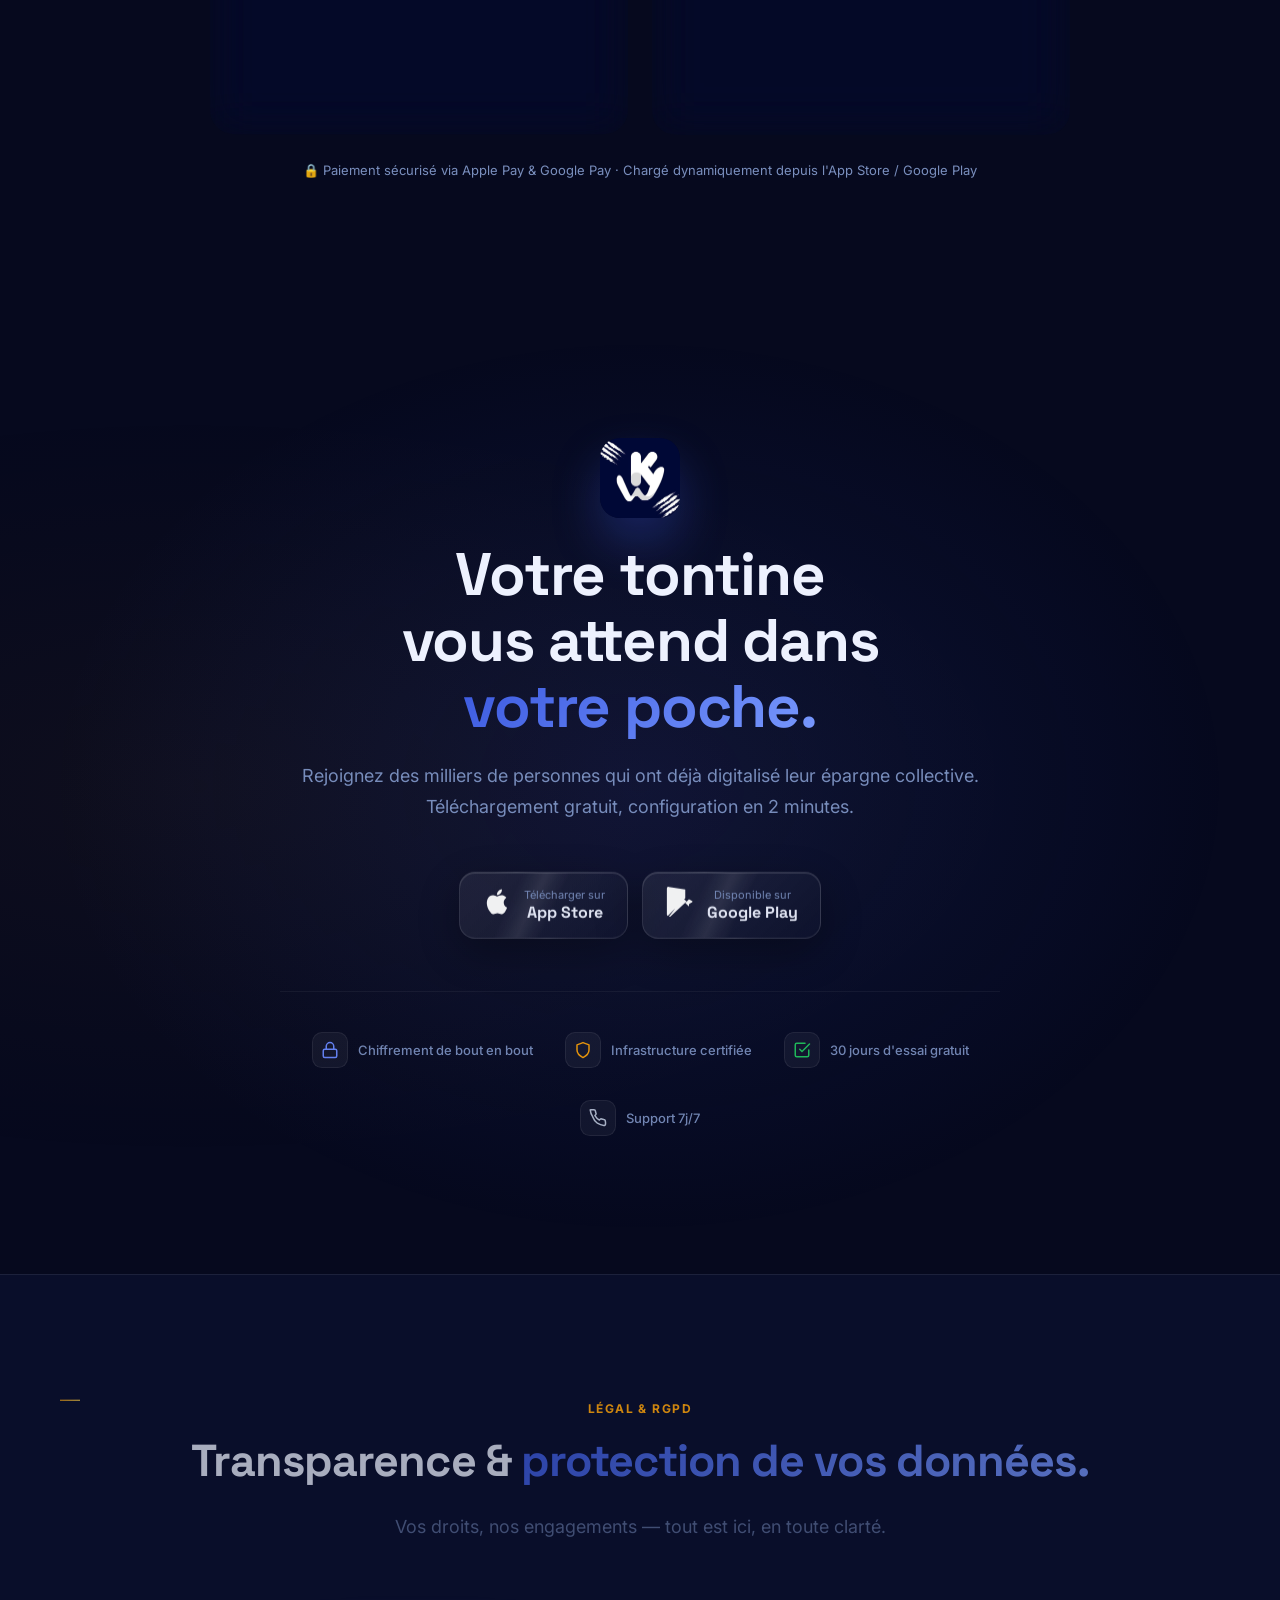
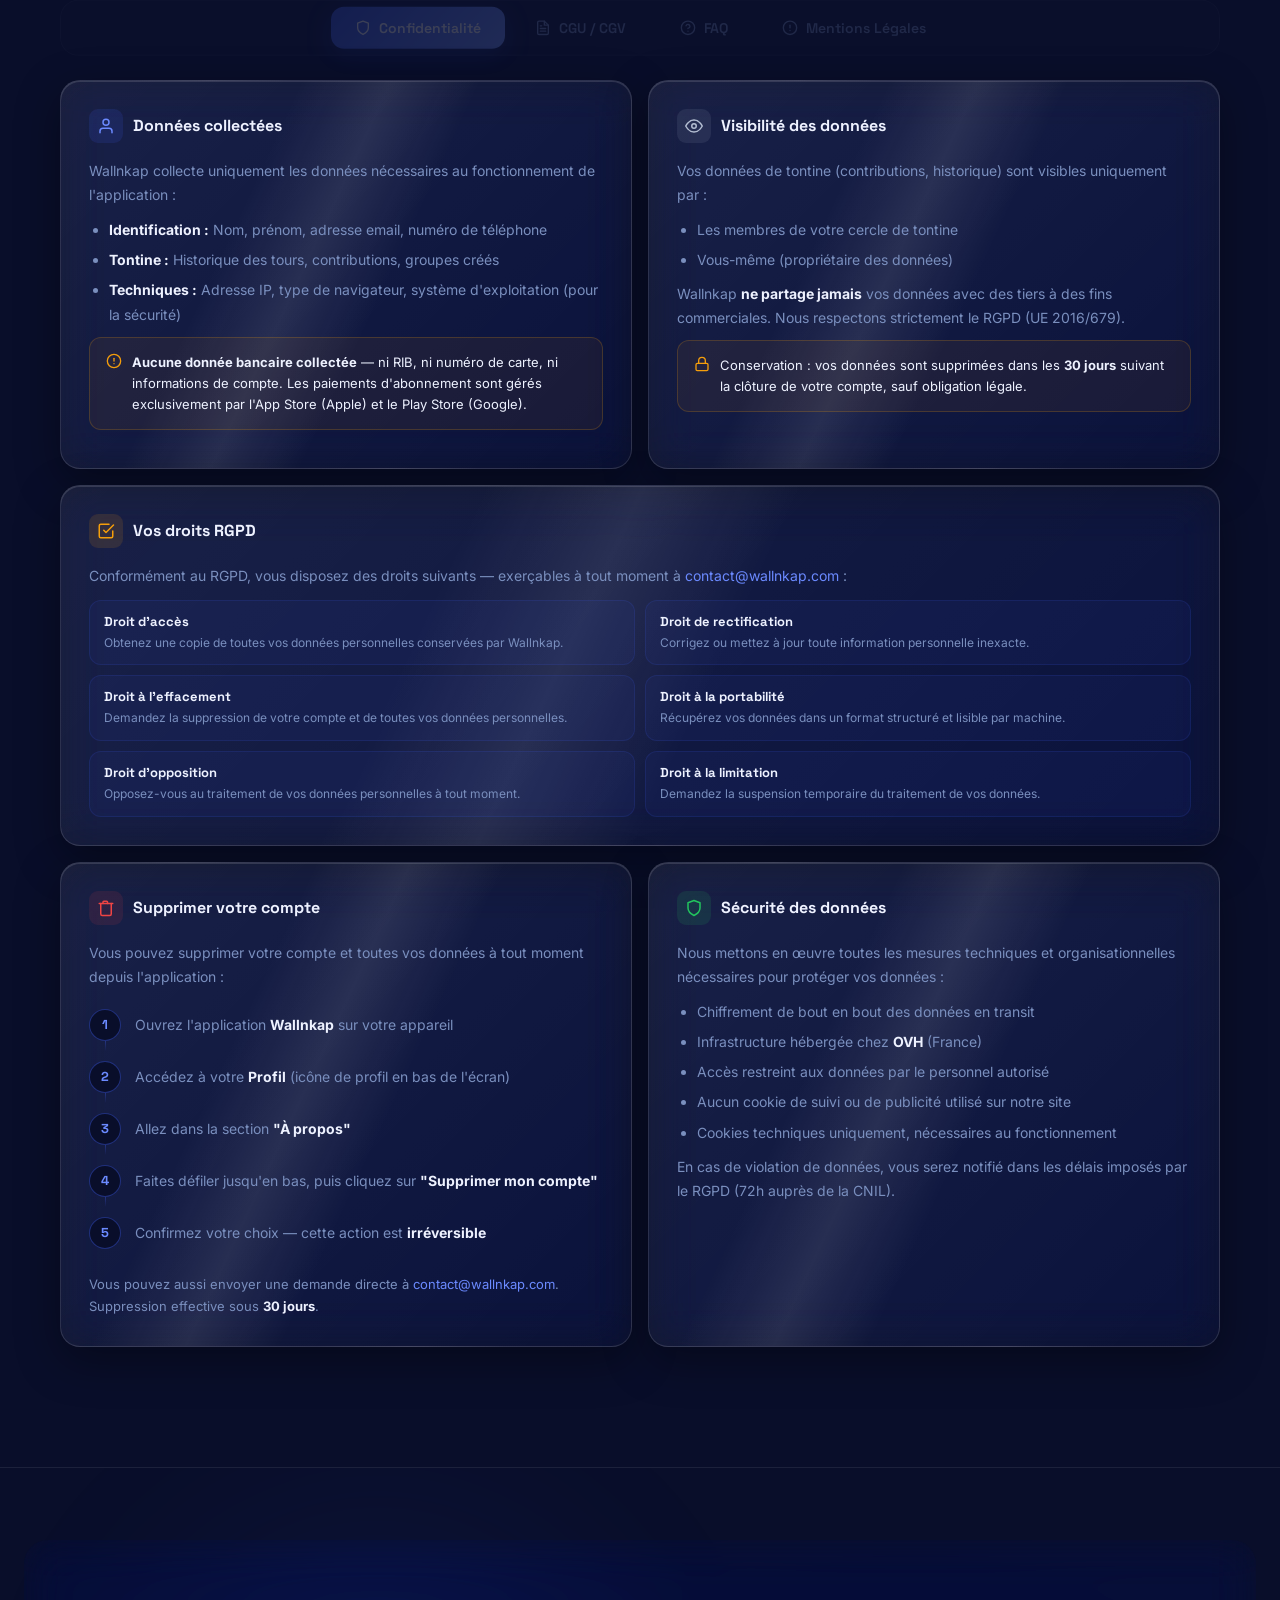
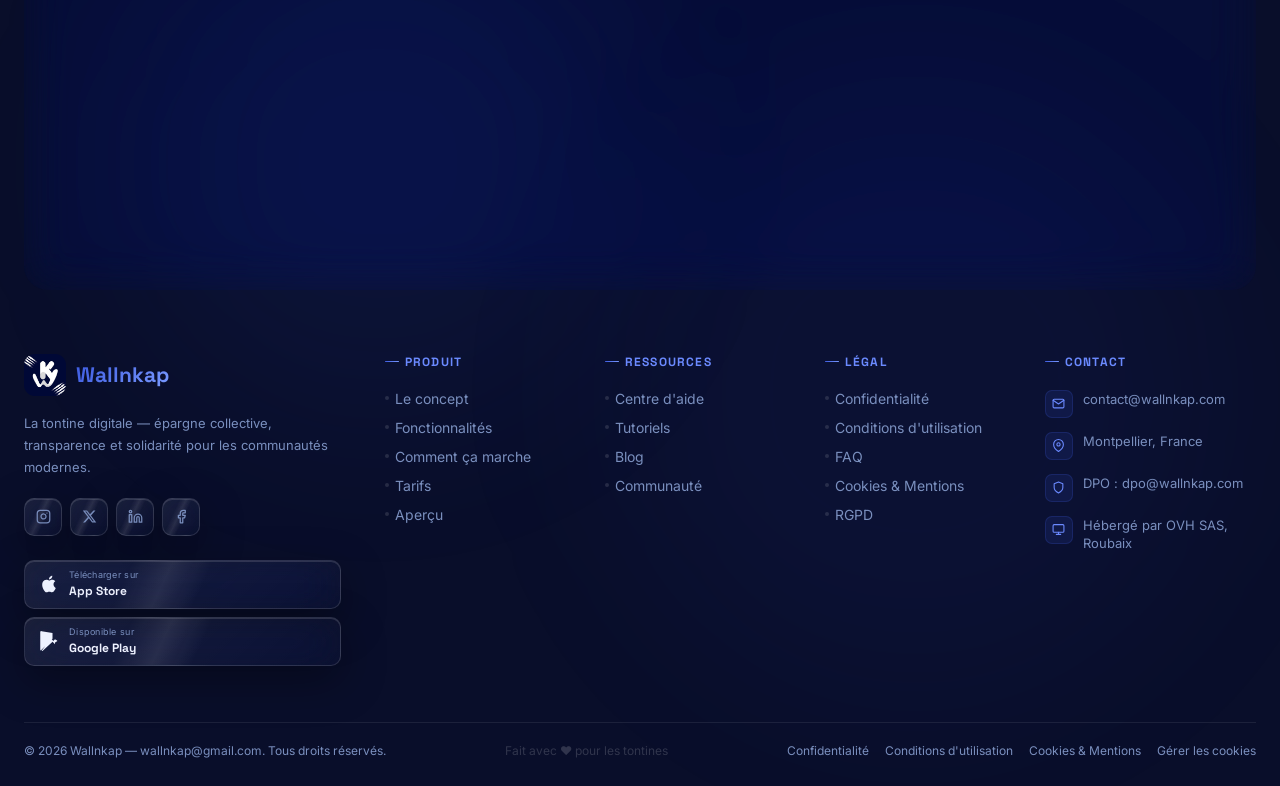
==== commit 064af78b: "deploy" ====
--- a/index.html
+++ b/index.html
@@ -395,7 +395,7 @@
     .s-desc{font-size:18px;color:var(--muted);line-height:1.72;max-width:580px}
 
     /* ── CONCEPT ── */
-    #concept{background:var(--bg2);border-top:1px solid var(--border);border-bottom:1px solid var(--border)}
+    #concept{background:transparent}
     .concept-grid{display:grid;grid-template-columns:1fr 1fr;gap:80px;align-items:center}
     .concept-img-box{
       height:480px;border-radius:24px;overflow:hidden;
@@ -481,9 +481,7 @@
     /* ── INNOVATION STRIP ── */
     #innovation{
       padding:100px 60px;
-      background:linear-gradient(135deg,rgba(60,90,224,.07) 0%,rgba(107,138,255,.05) 100%);
-      border-top:1px solid rgba(60,90,224,.15);
-      border-bottom:1px solid rgba(60,90,224,.15);
+      background:transparent;
     }
     .inno-header{text-align:center;margin-bottom:60px}
     .inno-grid{
@@ -534,6 +532,32 @@
     @media (prefers-reduced-motion: reduce){
       .inno-ambient{animation:none!important}
     }
+
+    /* ════════════ FOND FIXE CROSS-FADE (Concept · Technologie · Monde · Tarifs) ════════════ */
+    /* Une scène fixe derrière le contenu (z-index:-1), visible à travers les sections
+       transparentes. L'opacité de chaque image est pilotée par sa position à l'écran
+       (getBoundingClientRect → robuste mobile, insensible à content-visibility) :
+       en scrollant d'une section à l'autre, une image se fond dans la suivante au même
+       endroit → vraie continuité d'image. */
+    #bg-stage{position:fixed;inset:0;z-index:-1;pointer-events:none;overflow:hidden}
+    .bg-img{
+      position:absolute;left:0;right:0;top:-7%;bottom:-7%;   /* marge pour le parallax */
+      background-size:cover;background-position:center center;background-repeat:no-repeat;
+      opacity:0;                       /* piloté en JS selon la section visible */
+      will-change:opacity,transform;
+      transform:translate3d(0,0,0);
+    }
+    /* ── images · mode sombre (défaut) ── */
+    .bg-img[data-sec="concept"]   {background-image:url(images/back1_sombre.png)}
+    .bg-img[data-sec="innovation"]{background-image:url(images/back2_sombre.png)}
+    .bg-img[data-sec="global"]    {background-image:url(images/back3_sombre.png)}
+    .bg-img[data-sec="pricing"]   {background-image:url(images/back4_sombre.png)}
+    .bg-img[data-sec="download"]  {background-image:url(images/hands.webp)} /* image unique (clair+sombre) */
+    /* ── images · mode clair ── */
+    [data-theme="light"] .bg-img[data-sec="concept"]   {background-image:url(images/back1.png)}
+    [data-theme="light"] .bg-img[data-sec="innovation"]{background-image:url(images/back2.png)}
+    [data-theme="light"] .bg-img[data-sec="global"]    {background-image:url(images/back3.png)}
+    [data-theme="light"] .bg-img[data-sec="pricing"]   {background-image:url(images/back4.png)}
 
     /* ── FEATURES ── */
     #features .s-title{text-align:center}
@@ -572,7 +596,7 @@
     .feat-desc{color:var(--muted);font-size:14px;line-height:1.65}
 
     /* ── HOW IT WORKS ── */
-    #how{background:var(--bg2);border-top:1px solid var(--border);border-bottom:1px solid var(--border)}
+    #how{background:transparent}
     .how-grid{display:grid;grid-template-columns:1fr 1fr;gap:80px;align-items:center}
     .steps{display:flex;flex-direction:column}
     .step{display:flex;gap:24px;align-items:flex-start;padding:26px 0;position:relative}
@@ -740,7 +764,7 @@
     .testi-role{font-size:12px;color:var(--muted);margin-top:2px}
 
     /* ── PRICING ── */
-    #pricing{background:var(--bg2);border-top:1px solid var(--border);border-bottom:1px solid var(--border)}
+    #pricing{background:transparent}
     .pricing-header{text-align:center;margin-bottom:56px}
     .pt-toggle{
       display:inline-flex;background:var(--card);border:1px solid var(--border);
@@ -2134,9 +2158,7 @@
 
     /* ── GLOBAL / GLOBE SECTION ── */
     #global {
-      background: var(--bg);
-      border-top: 1px solid var(--border);
-      border-bottom: 1px solid var(--border);
+      background: transparent;
       overflow: hidden;
       position: relative;
     }
@@ -2320,9 +2342,18 @@
     }
 
   </style>
-  <script type="module" crossorigin src="./assets/index-DHO0Ao1V.js"></script>
+  <script type="module" crossorigin src="./assets/index-DaS1D7td.js"></script>
 </head>
 <body>
+
+<!-- ═══ FOND FIXE CROSS-FADE (Concept · Technologie · Monde · Tarifs) ═══ -->
+<div id="bg-stage" aria-hidden="true">
+  <div class="bg-img" data-sec="concept"></div>
+  <div class="bg-img" data-sec="innovation"></div>
+  <div class="bg-img" data-sec="global"></div>
+  <div class="bg-img" data-sec="pricing"></div>
+  <div class="bg-img" data-sec="download"></div>
+</div>
 
 <!-- Skip link (RGAA 12.1) -->
 <a href="#main-content" class="skip-link">Aller au contenu principal</a>
@@ -3252,7 +3283,6 @@
 
 <!-- ═══ DOWNLOAD ═══ -->
 <section id="download" style="position:relative">
-  <div style="position:absolute;inset:0;background-image:url('images/hands.webp');background-size:cover;background-position:center;opacity:.07;z-index:0"></div>
   <div class="dl-glow"></div>
   <div class="dl-inner">
     <img src="images/logo.jpg" class="dl-logo reveal" alt="Wallnkap" loading="lazy" decoding="async">
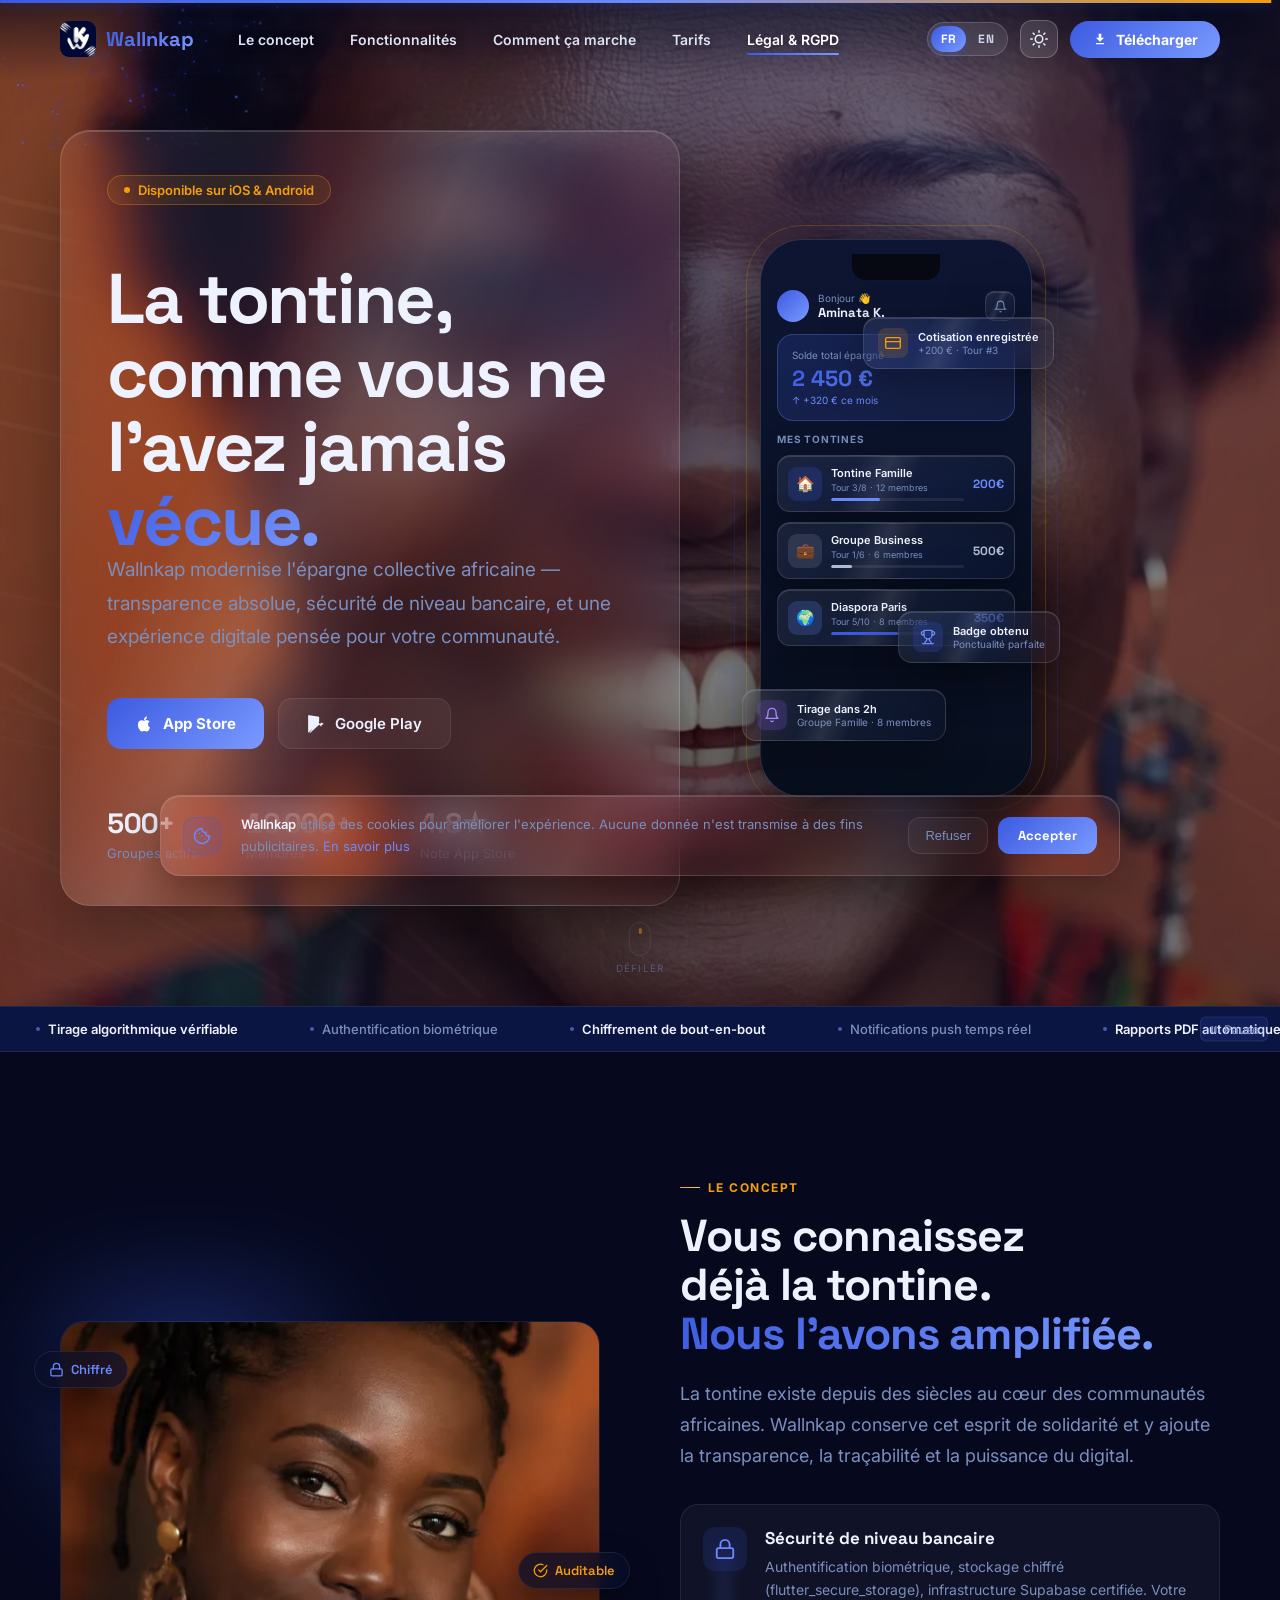
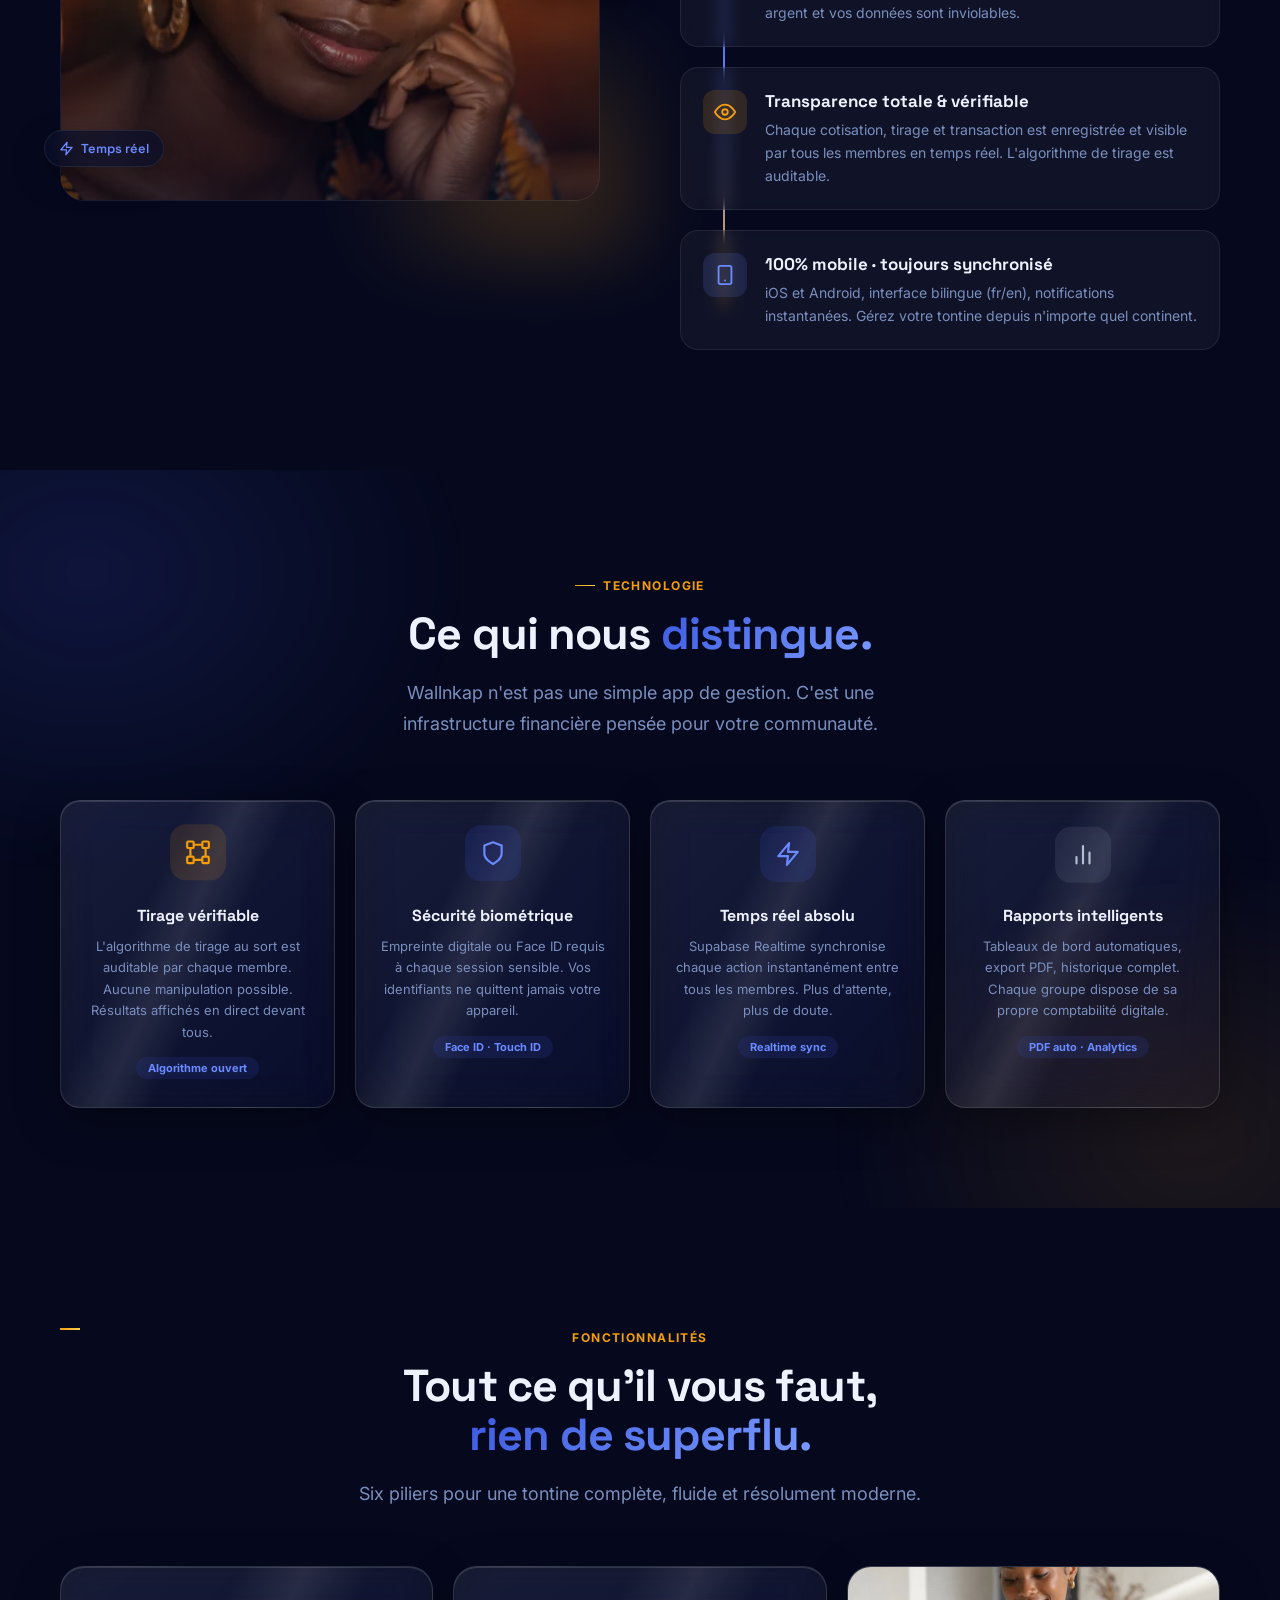
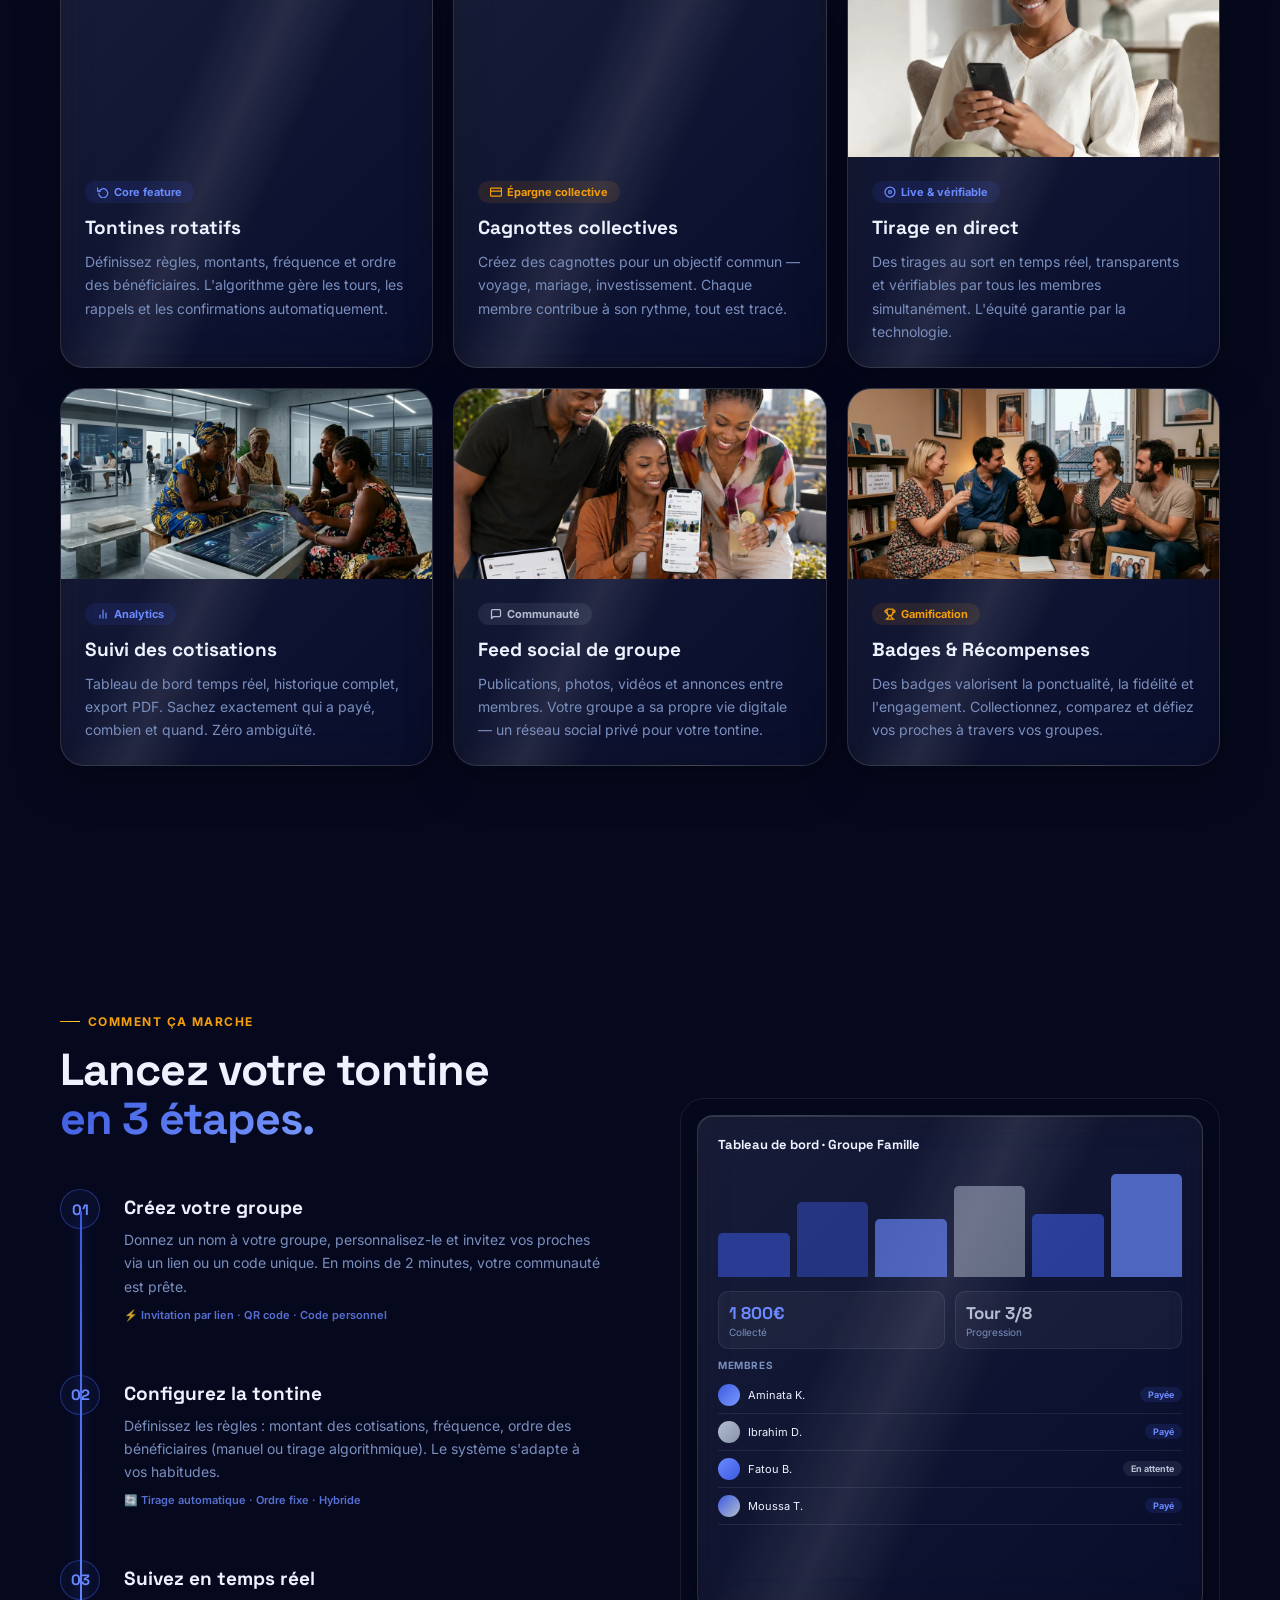
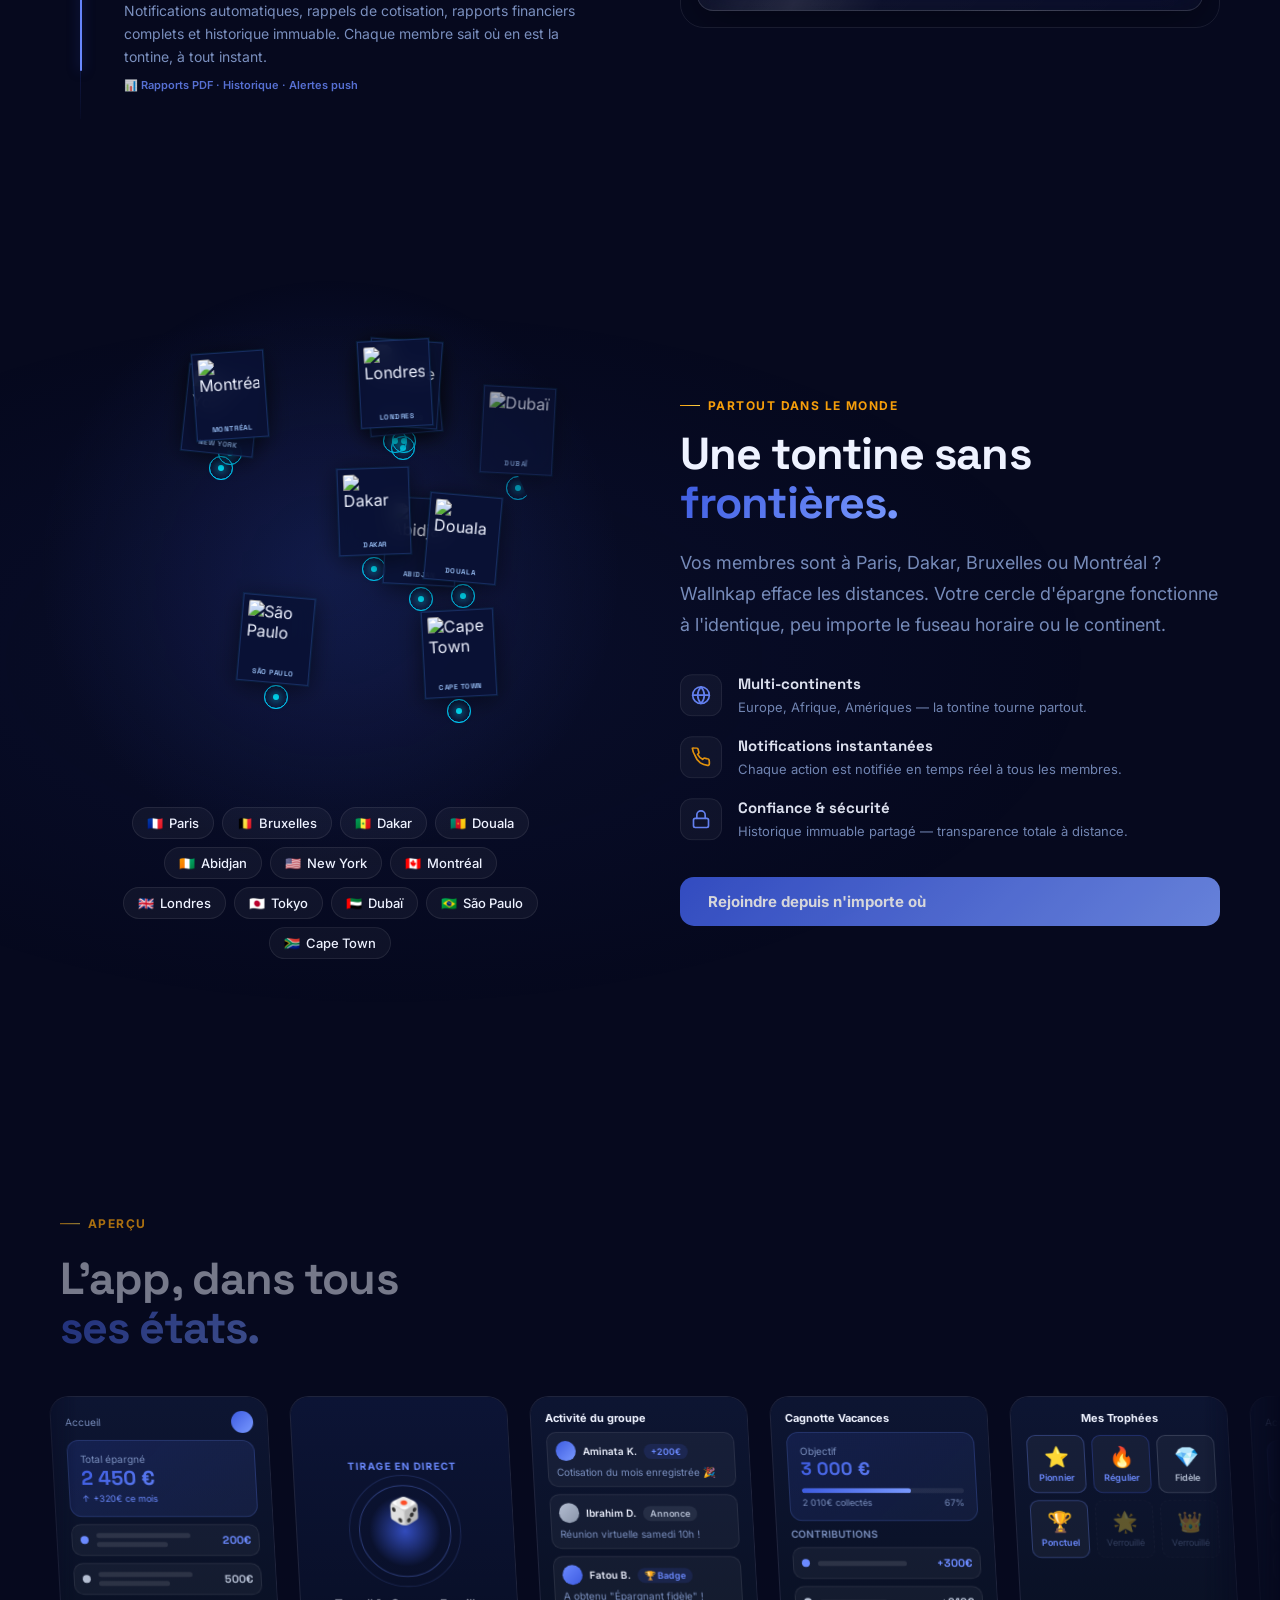
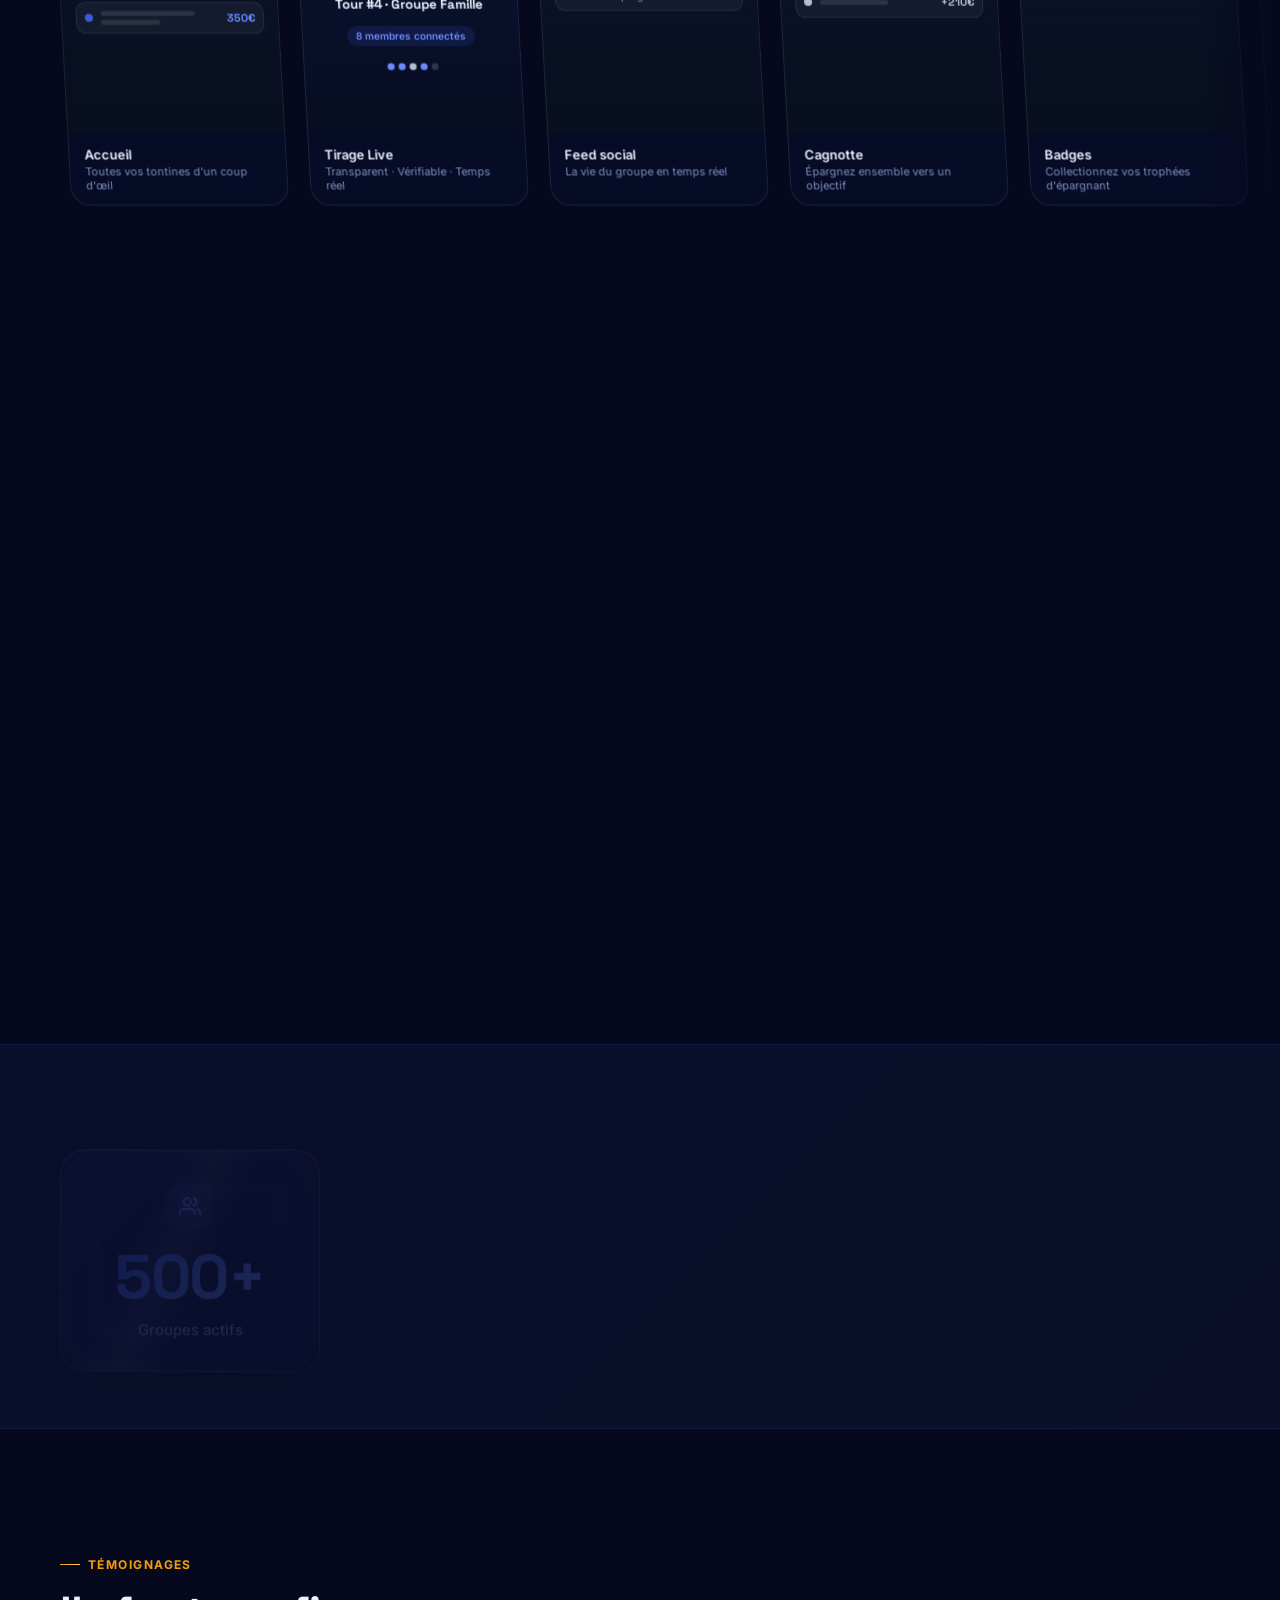
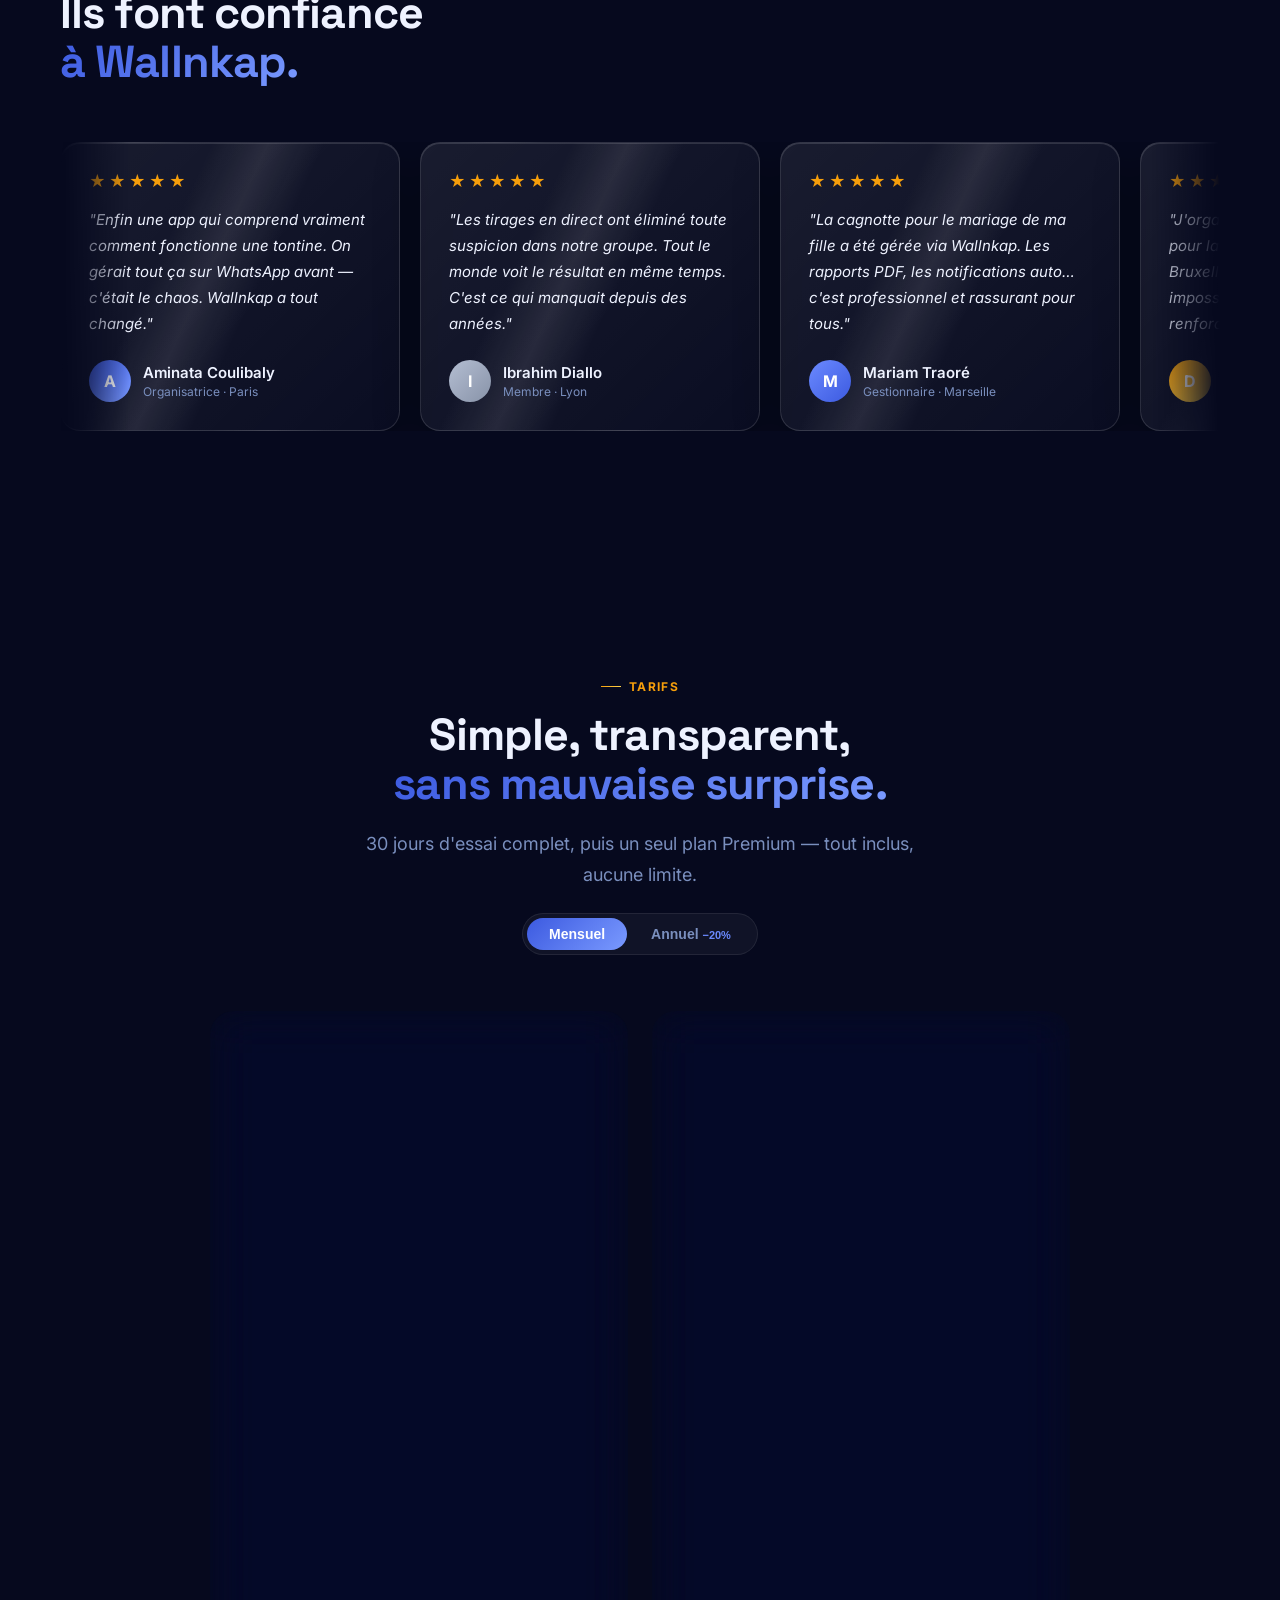
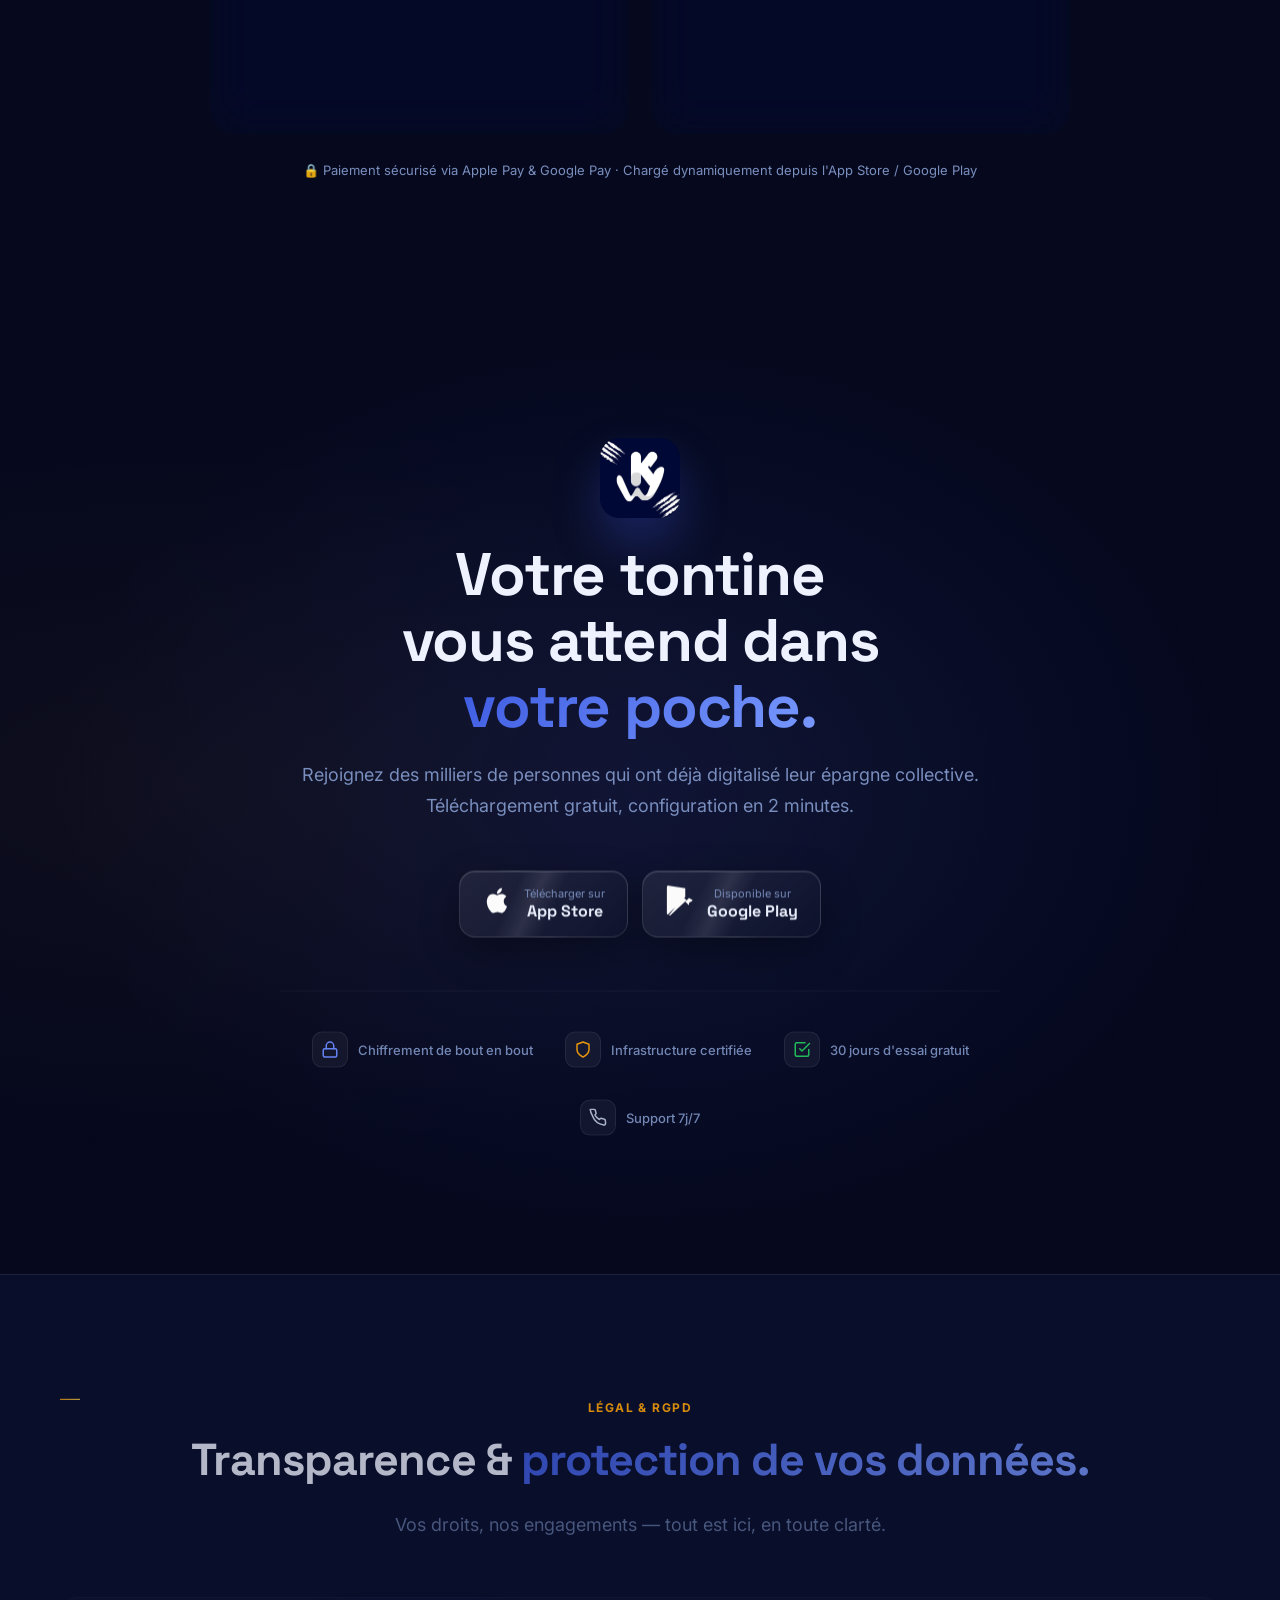
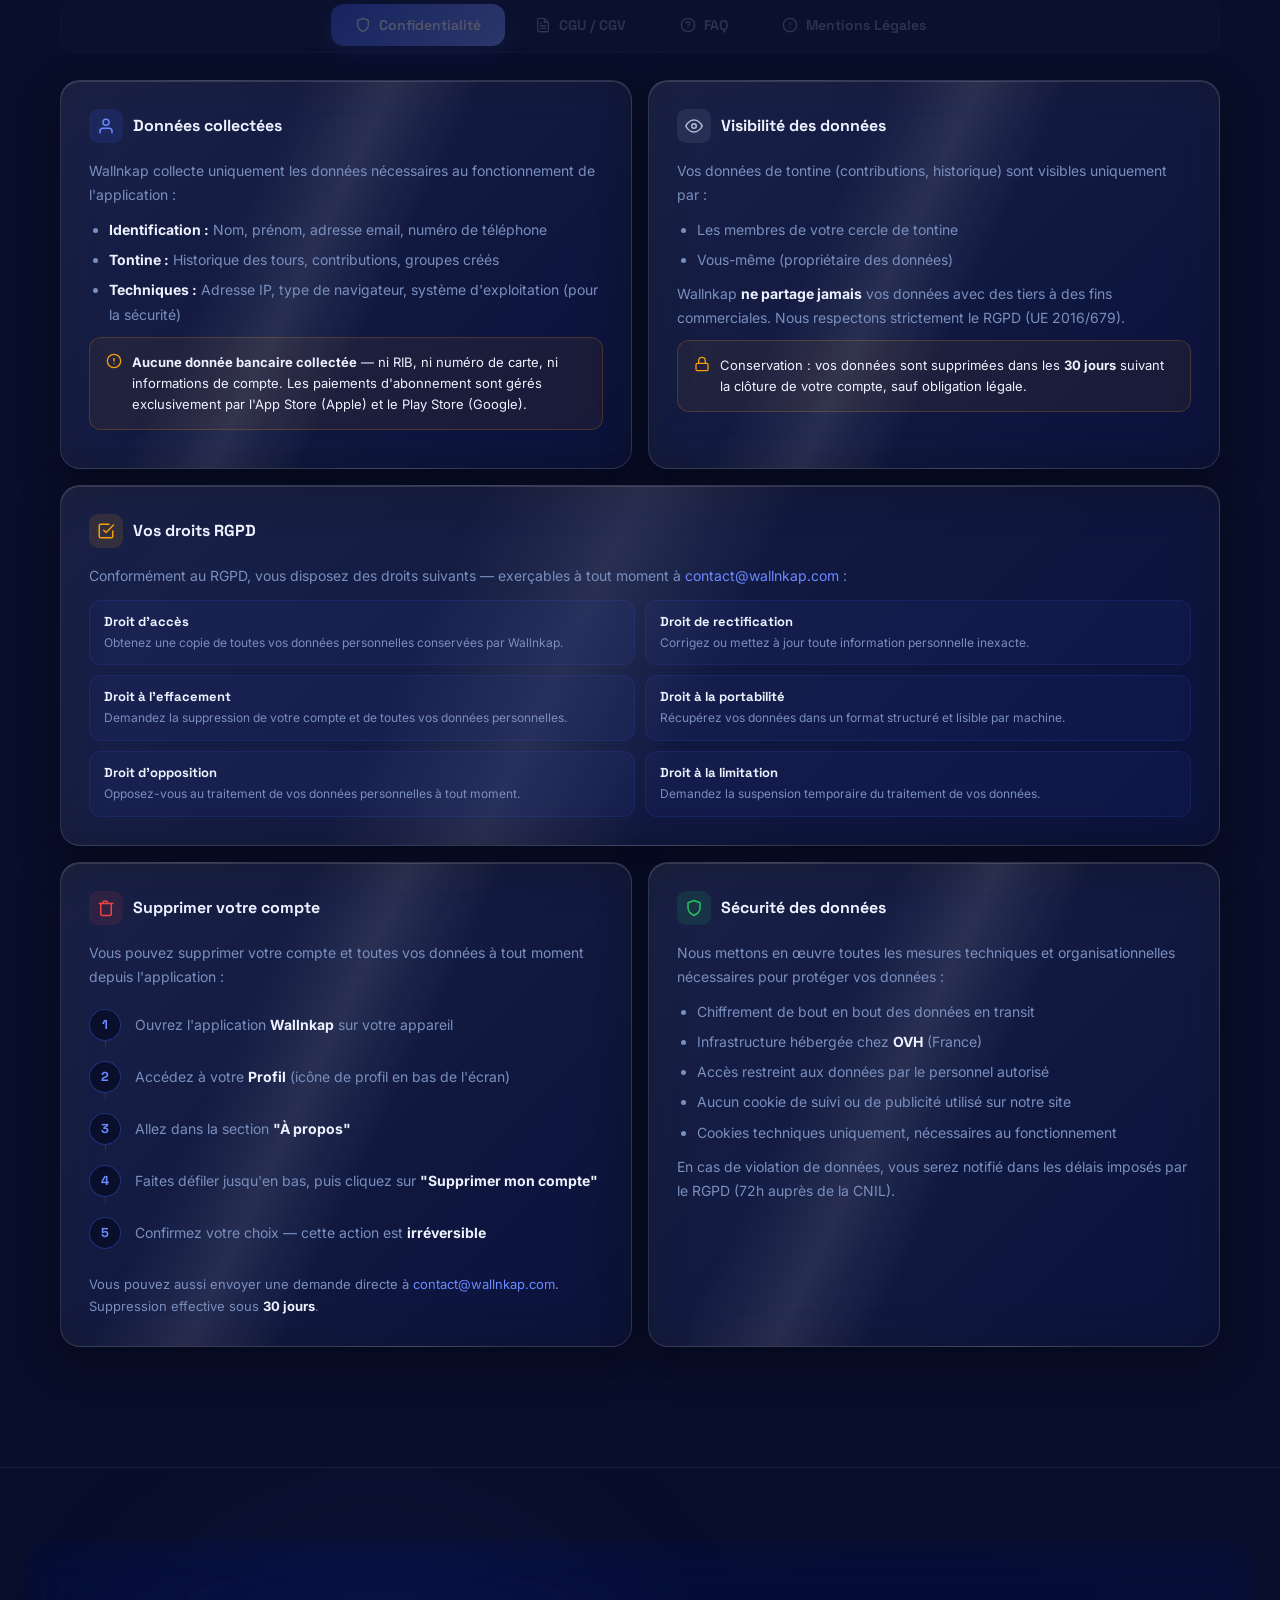
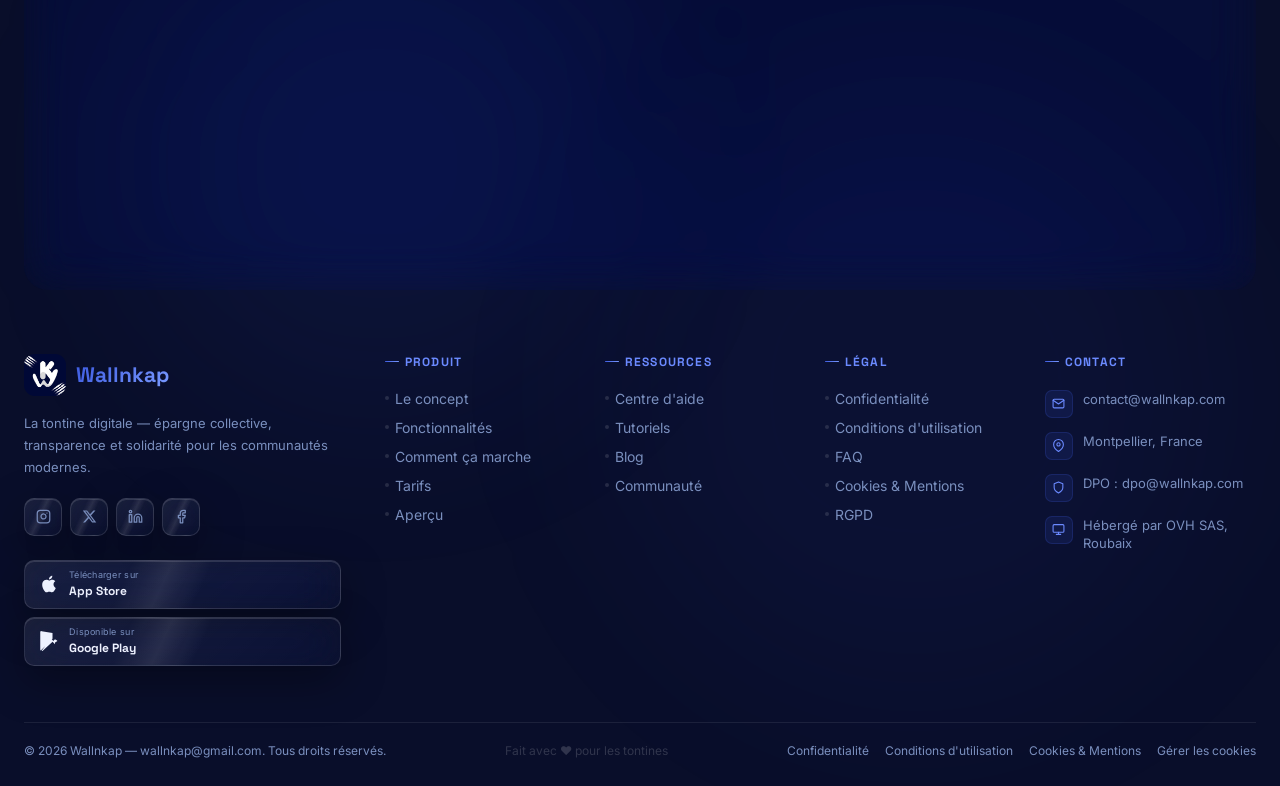
==== commit 5ae40d93: "optimisation" ====
--- a/index.html
+++ b/index.html
@@ -548,16 +548,16 @@
       transform:translate3d(0,0,0);
     }
     /* ── images · mode sombre (défaut) ── */
-    .bg-img[data-sec="concept"]   {background-image:url(images/back1_sombre.png)}
-    .bg-img[data-sec="innovation"]{background-image:url(images/back2_sombre.png)}
-    .bg-img[data-sec="global"]    {background-image:url(images/back3_sombre.png)}
-    .bg-img[data-sec="pricing"]   {background-image:url(images/back4_sombre.png)}
+    .bg-img[data-sec="concept"]   {background-image:url(images/back1_sombre.webp)}
+    .bg-img[data-sec="innovation"]{background-image:url(images/back2_sombre.webp)}
+    .bg-img[data-sec="global"]    {background-image:url(images/back3_sombre.webp)}
+    .bg-img[data-sec="pricing"]   {background-image:url(images/back4_sombre.webp)}
     .bg-img[data-sec="download"]  {background-image:url(images/hands.webp)} /* image unique (clair+sombre) */
     /* ── images · mode clair ── */
-    [data-theme="light"] .bg-img[data-sec="concept"]   {background-image:url(images/back1.png)}
-    [data-theme="light"] .bg-img[data-sec="innovation"]{background-image:url(images/back2.png)}
-    [data-theme="light"] .bg-img[data-sec="global"]    {background-image:url(images/back3.png)}
-    [data-theme="light"] .bg-img[data-sec="pricing"]   {background-image:url(images/back4.png)}
+    [data-theme="light"] .bg-img[data-sec="concept"]   {background-image:url(images/back1.webp)}
+    [data-theme="light"] .bg-img[data-sec="innovation"]{background-image:url(images/back2.webp)}
+    [data-theme="light"] .bg-img[data-sec="global"]    {background-image:url(images/back3.webp)}
+    [data-theme="light"] .bg-img[data-sec="pricing"]   {background-image:url(images/back4.webp)}
 
     /* ── FEATURES ── */
     #features .s-title{text-align:center}
@@ -2342,7 +2342,7 @@
     }
 
   </style>
-  <script type="module" crossorigin src="./assets/index-DaS1D7td.js"></script>
+  <script type="module" crossorigin src="./assets/index-B84HmEQK.js"></script>
 </head>
 <body>
 
@@ -4419,9 +4419,12 @@
   if(window.innerWidth < 1024) return;
 
   let rafId = null;
+  // heroH mis en cache : le lire dans la boucle rAF forcerait un recalcul de layout
+  // à chaque frame de scroll. On le recalcule seulement au resize.
+  let heroH = hero.offsetHeight;
+  addEventListener('resize', () => { heroH = hero.offsetHeight; }, {passive:true});
 
   function updateDepth(){
-    const heroH   = hero.offsetHeight;
     const progress = Math.min(scrollY / heroH, 1);   // 0 at top → 1 at hero bottom
 
     const ty      = scrollY * 0.42;                  // parallax: bg moves at 42% scroll speed
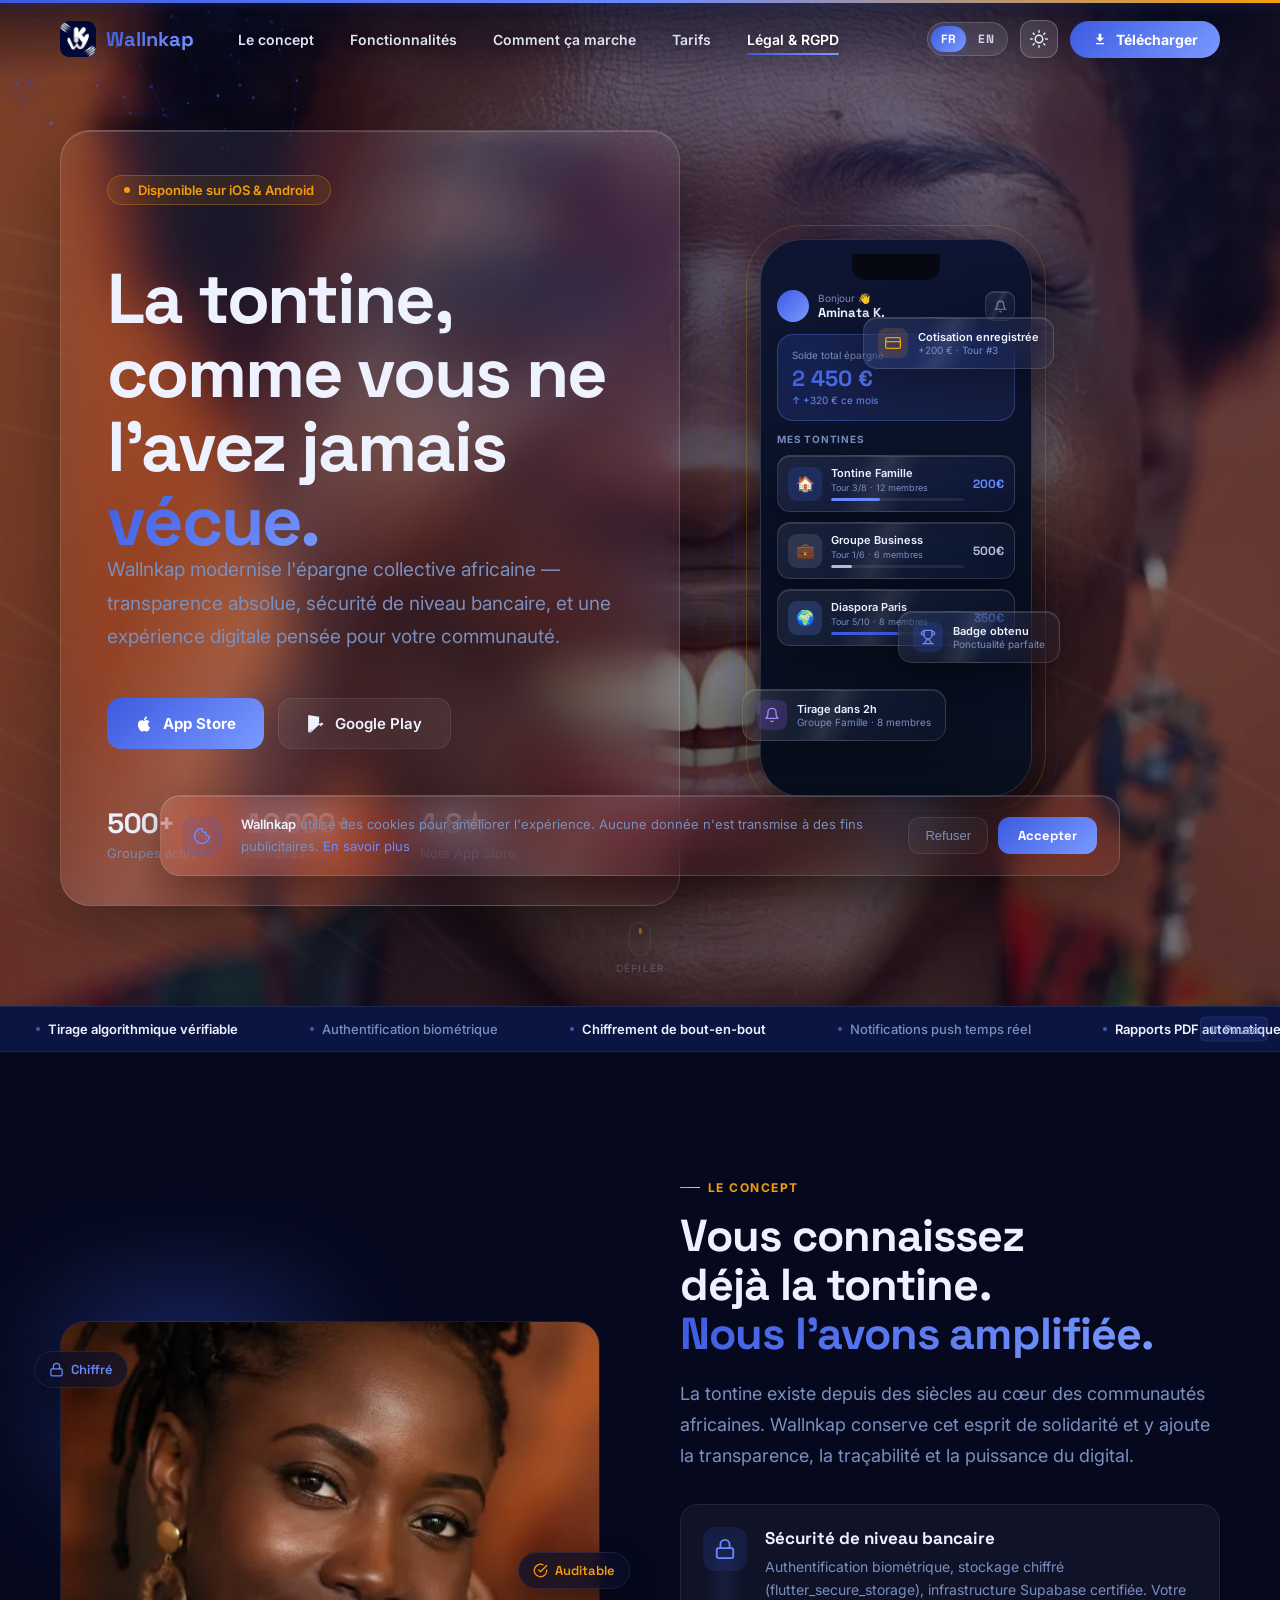
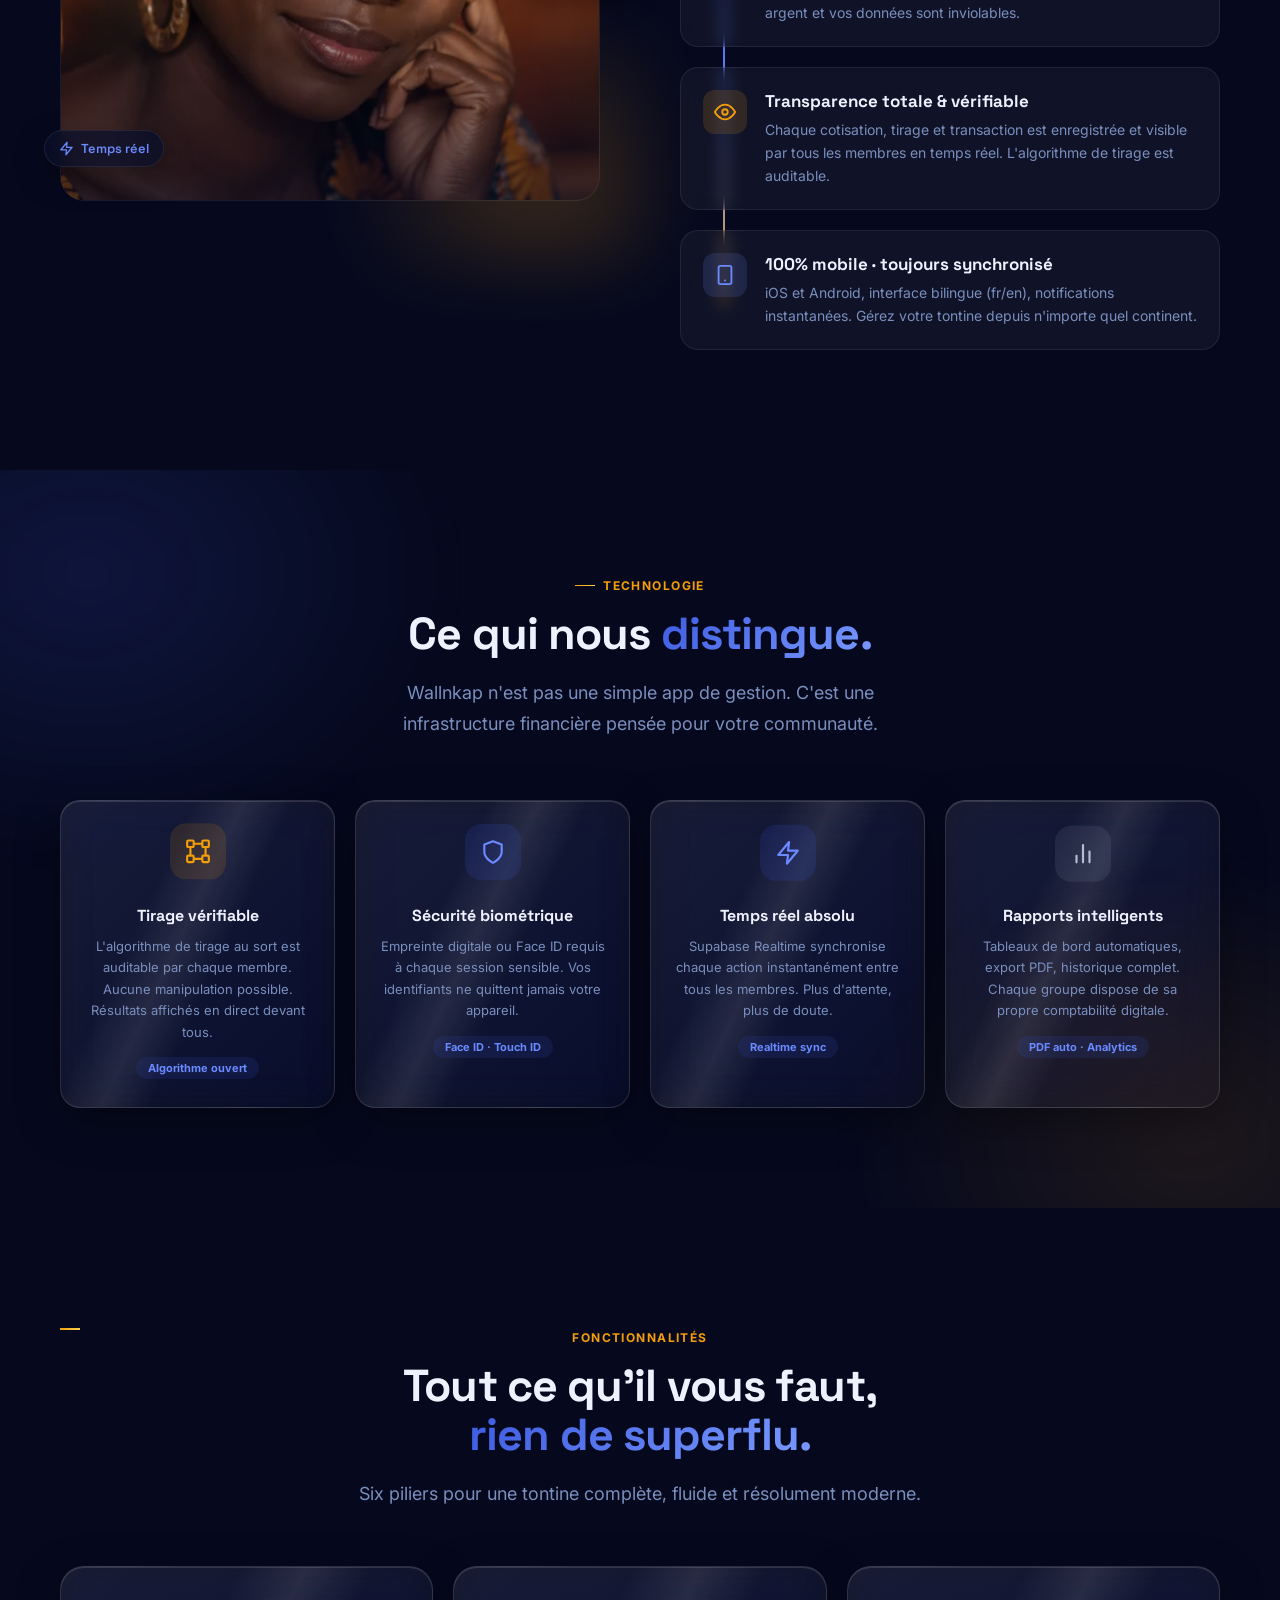
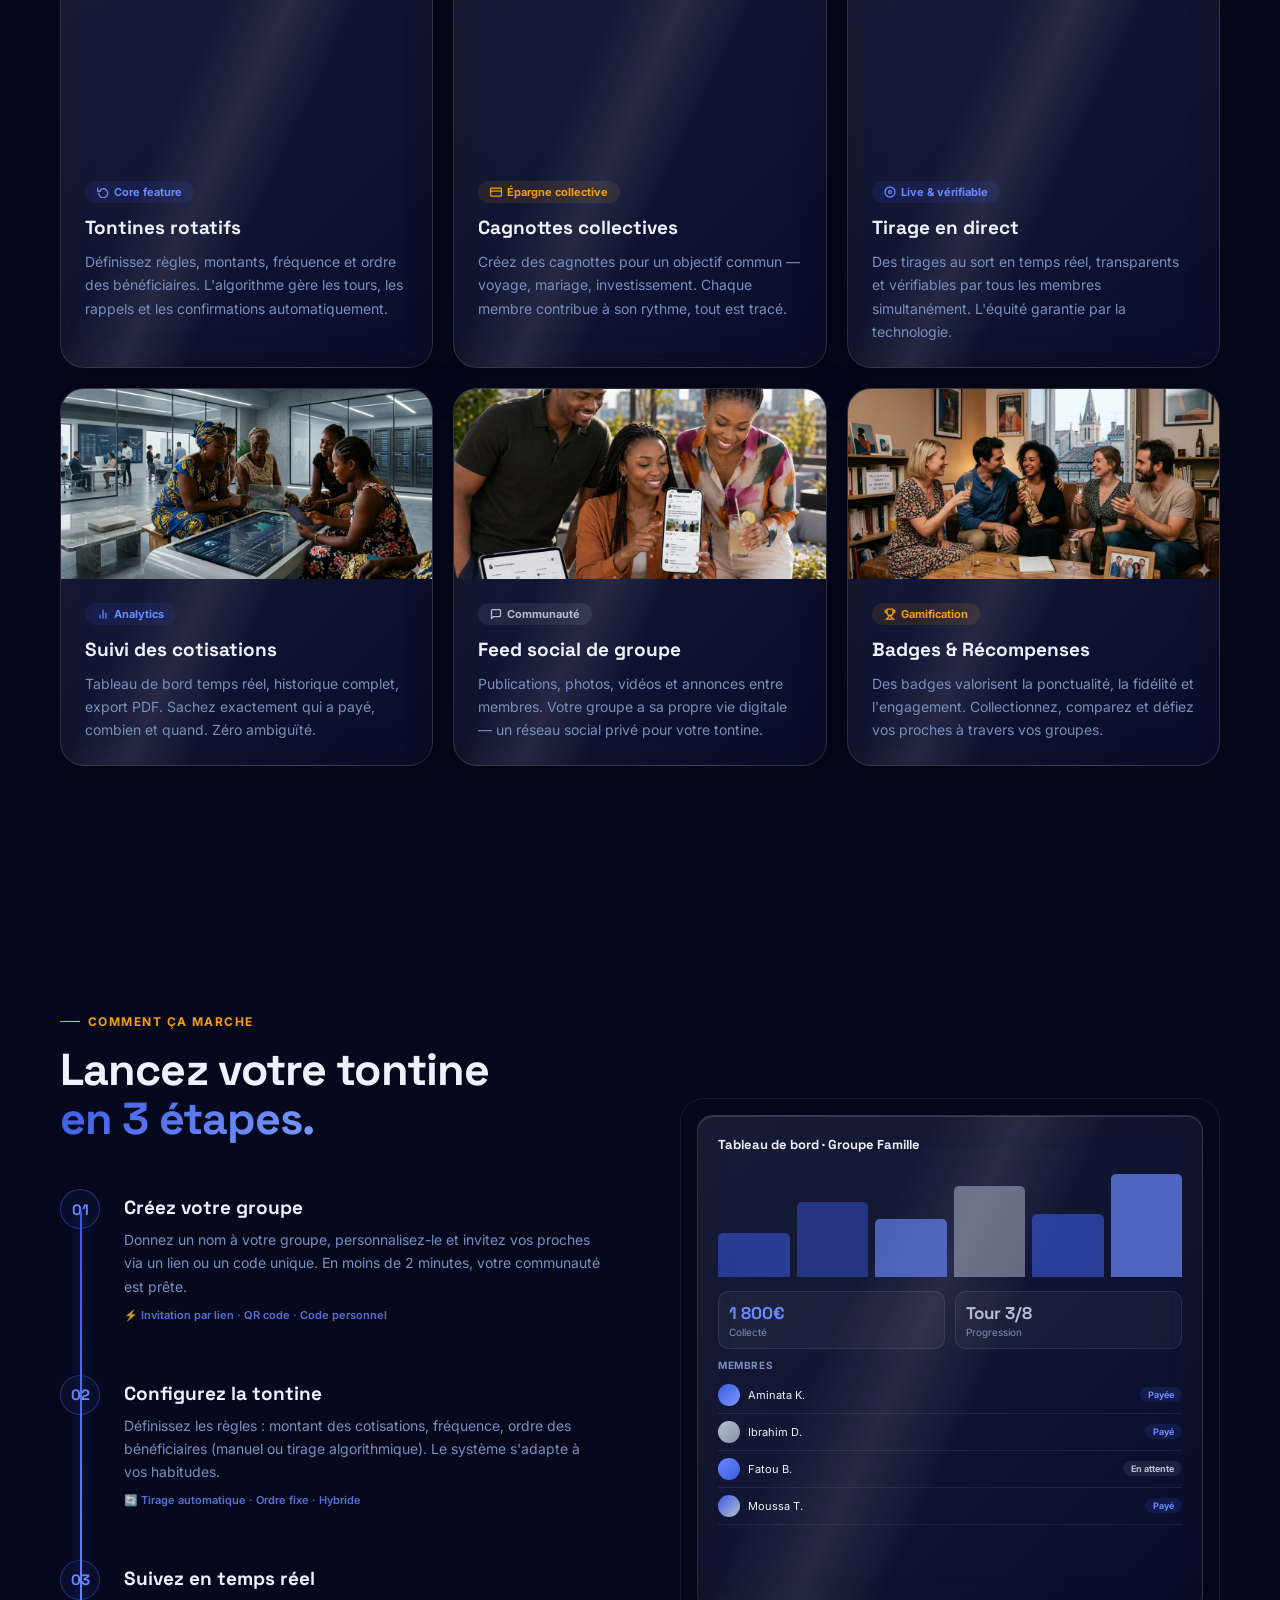
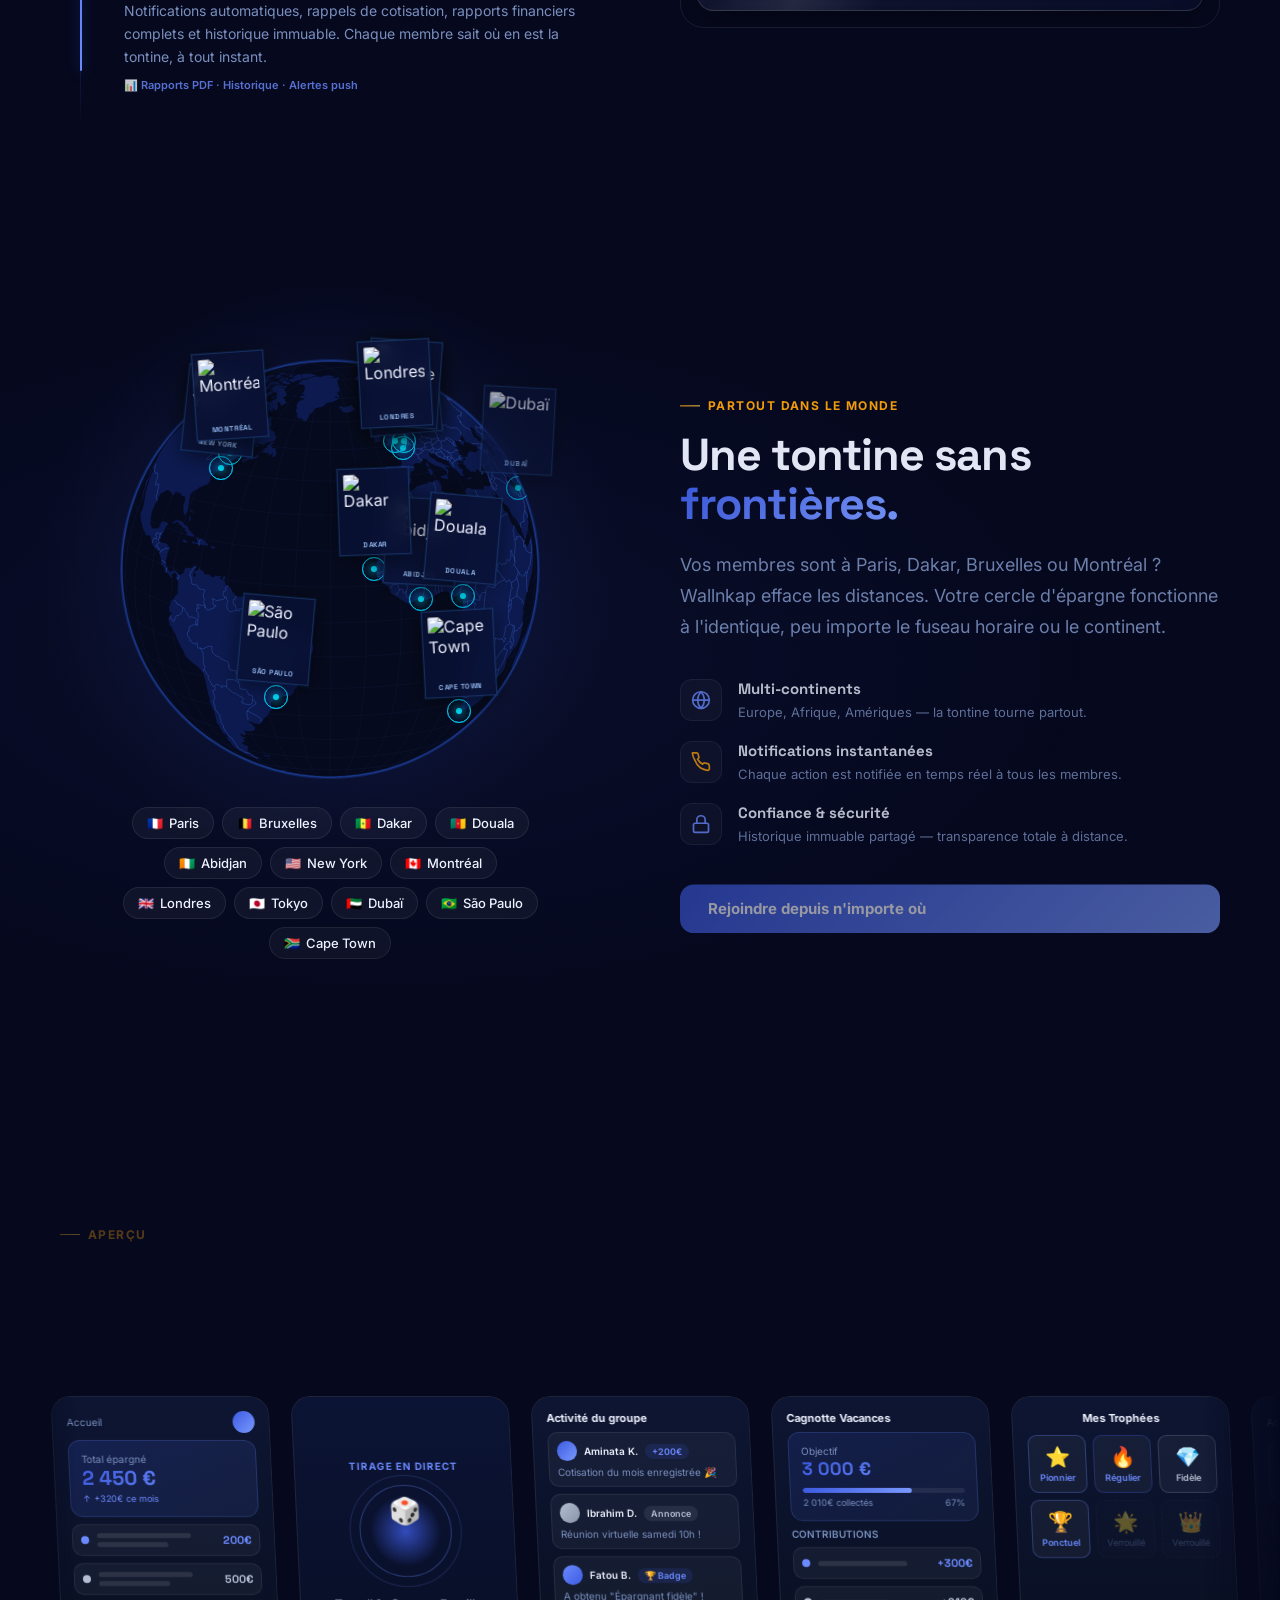
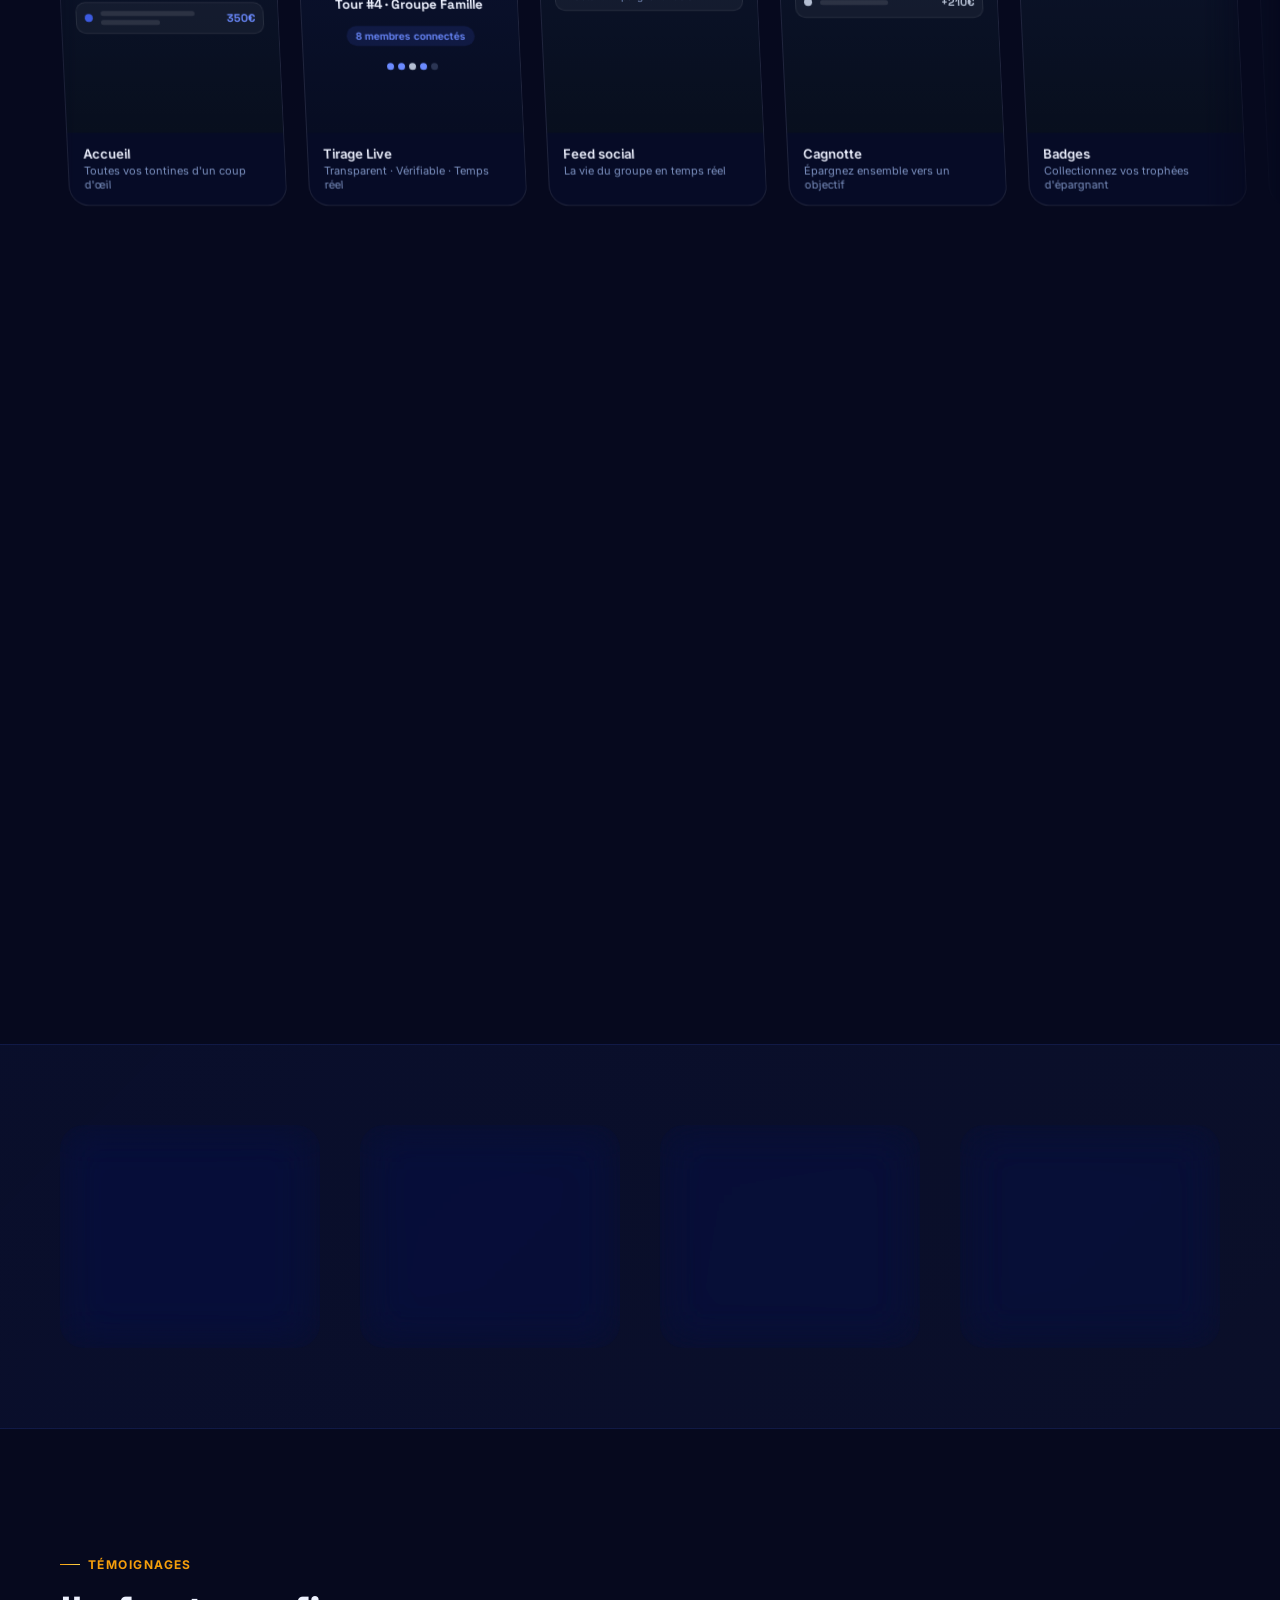
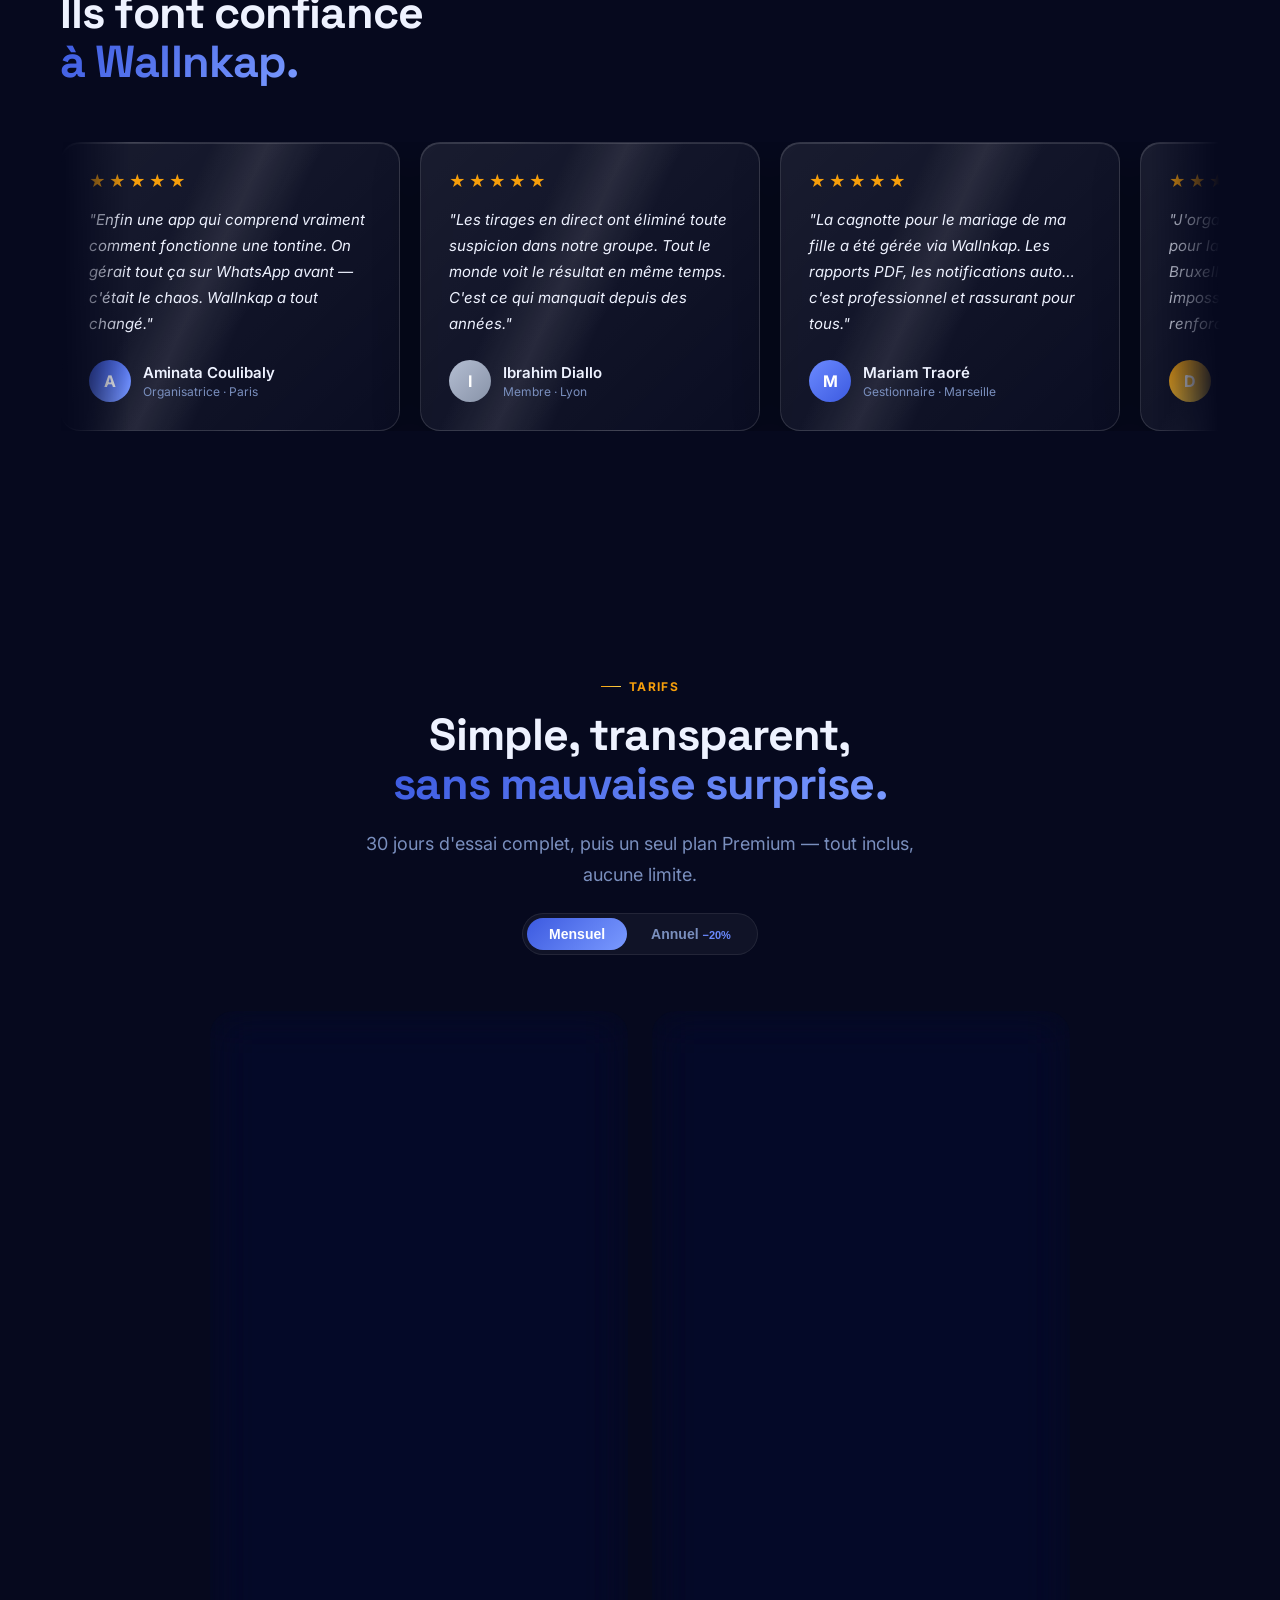
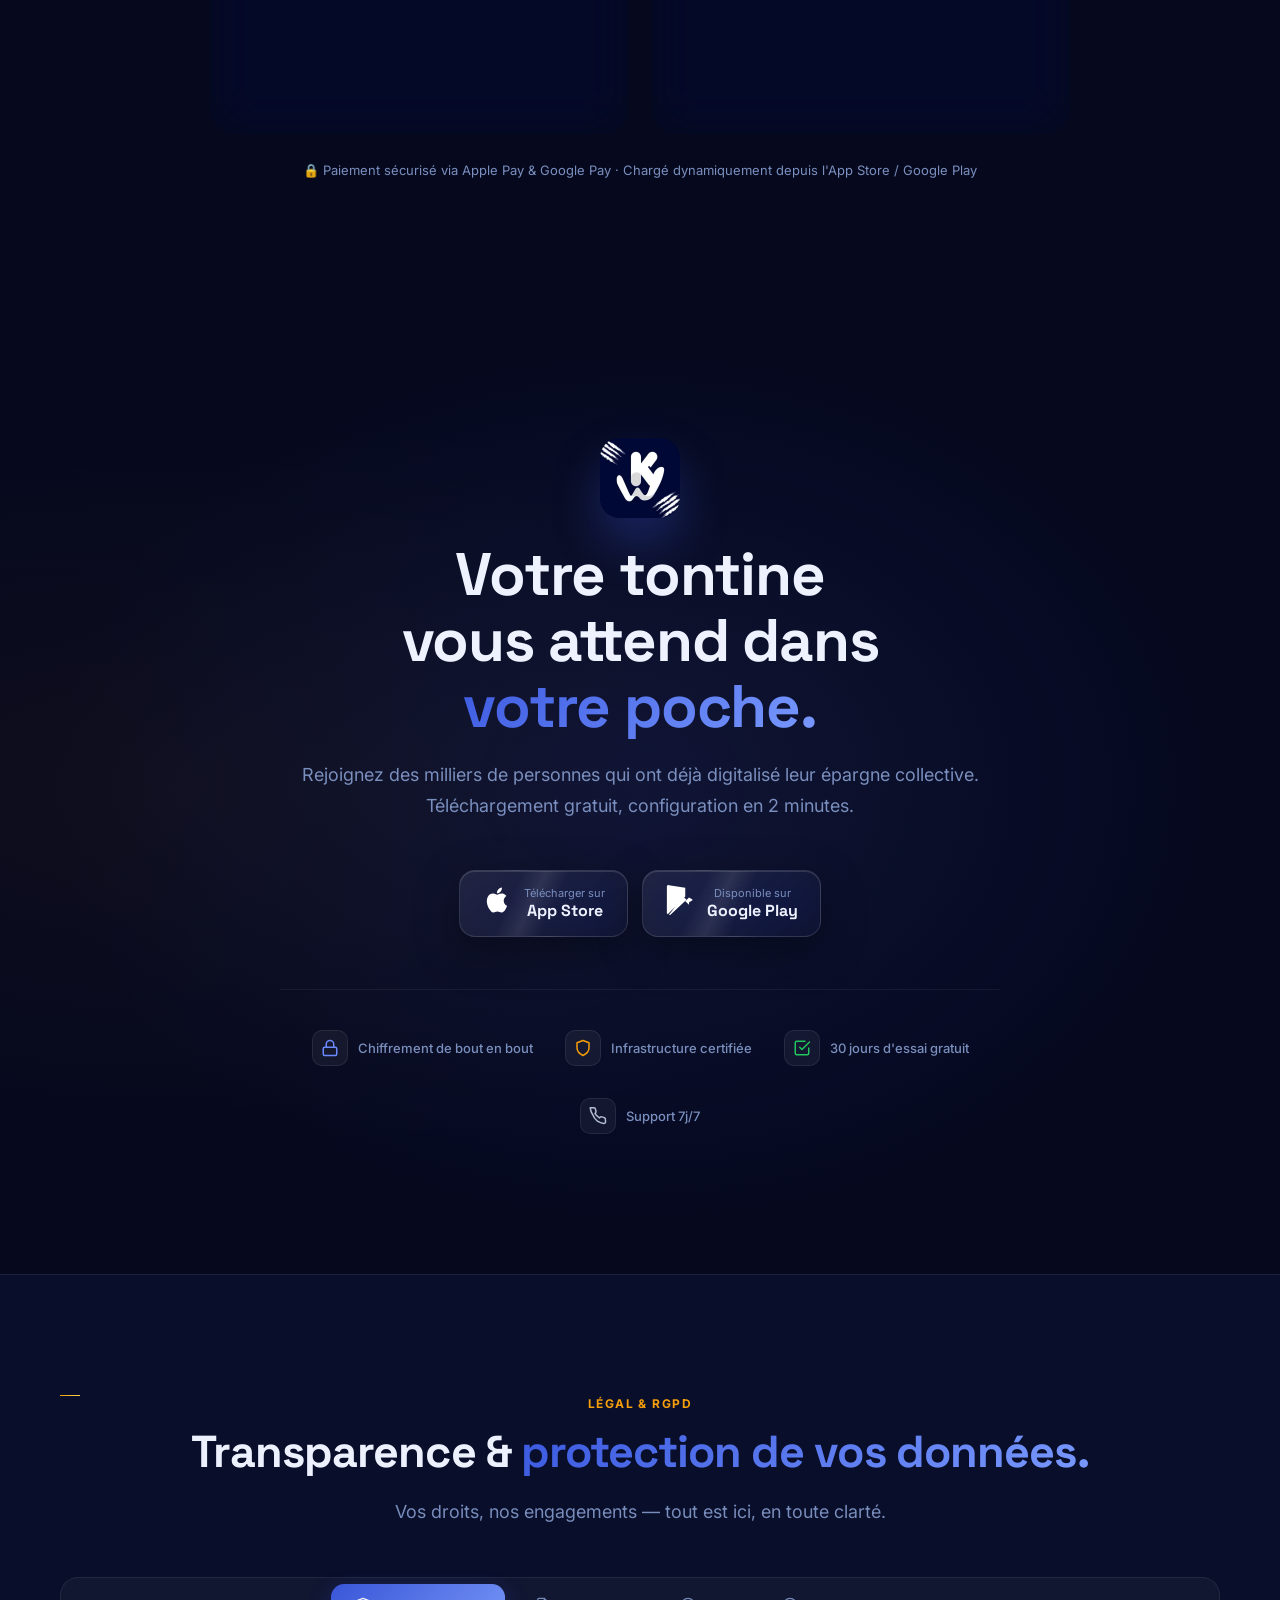
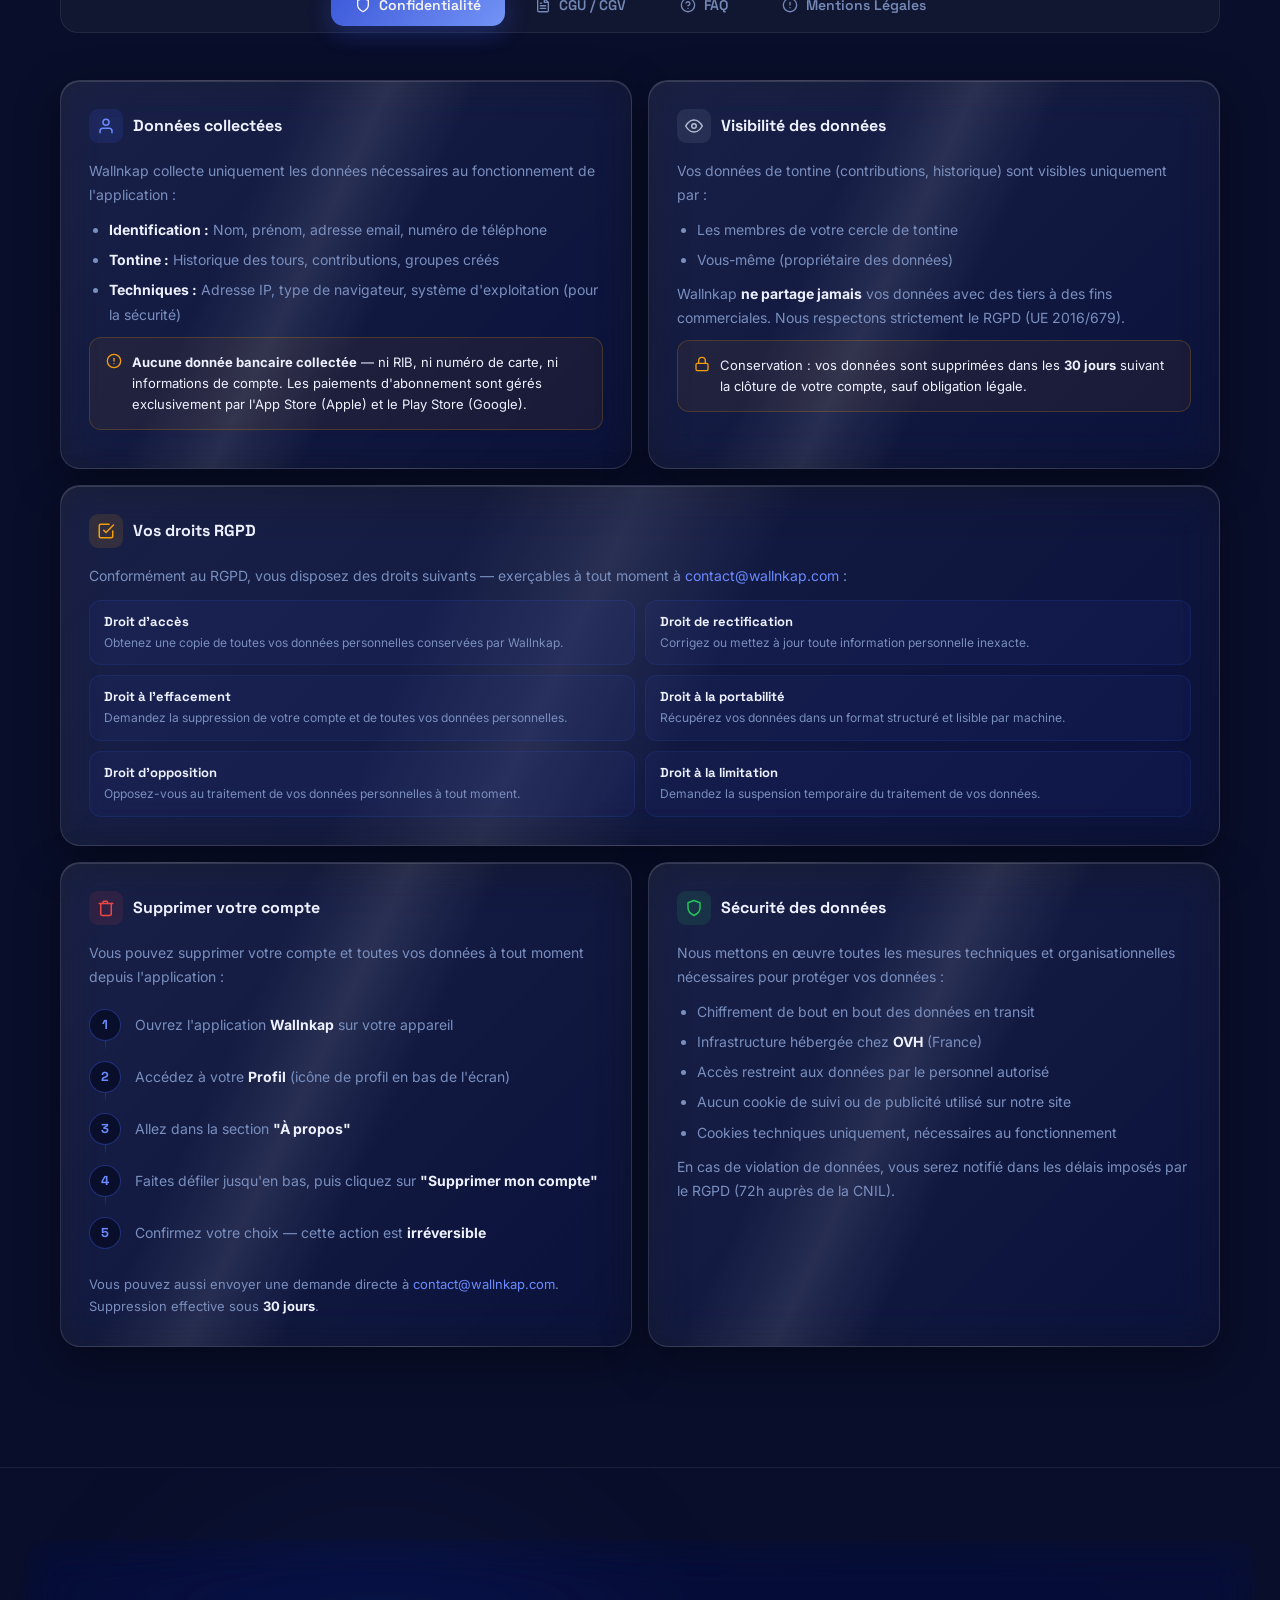
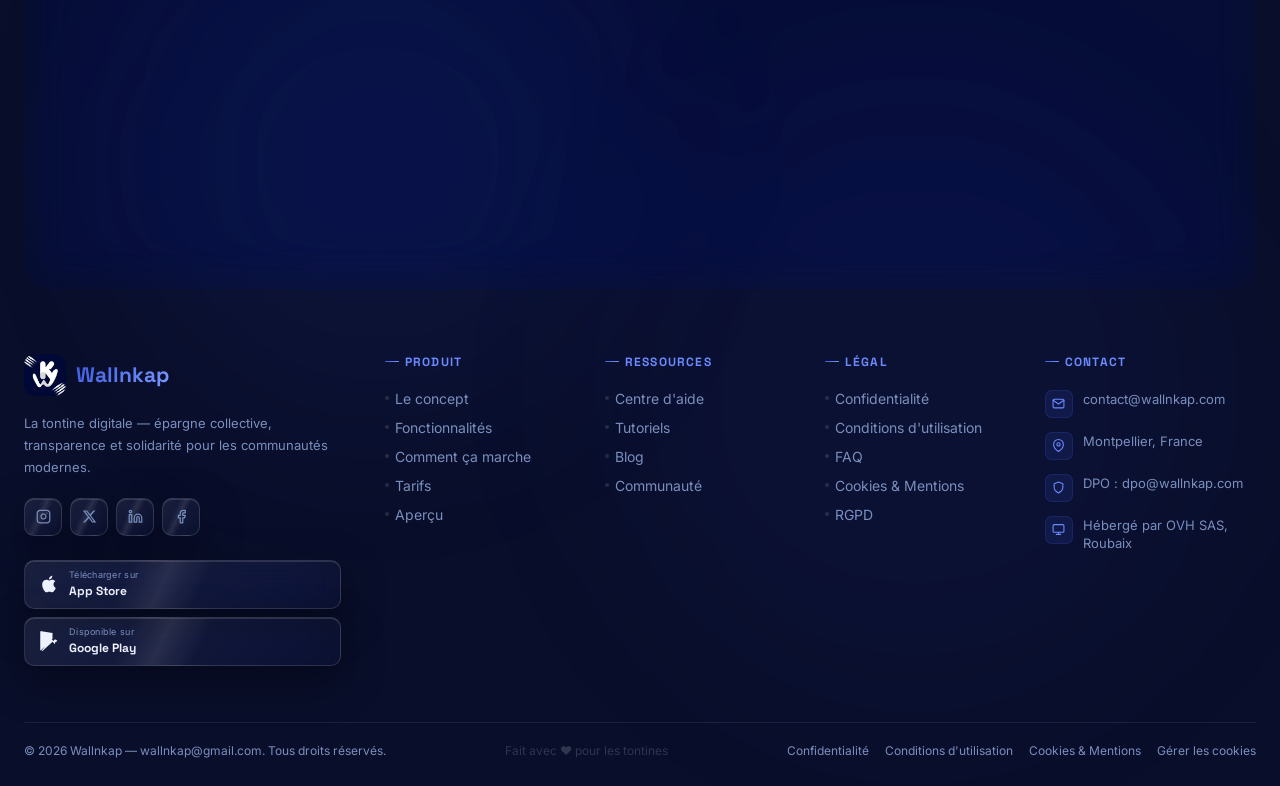
==== commit d9e83b31: "optimisation" ====
--- a/index.html
+++ b/index.html
@@ -45,7 +45,11 @@
   <meta name="twitter:image" content="https://wallnkap.com/images/banniere.png" />
   <meta name="twitter:image:alt" content="Wallnkap — Application de tontine digitale" />
 
-  <link href="https://fonts.googleapis.com/css2?family=Space+Grotesk:wght@400;500;600;700;800&family=Inter:wght@300;400;500;600&display=swap" rel="stylesheet">
+  <!-- Polices chargées en NON bloquant : preload as=style puis bascule en stylesheet à l'onload.
+       Évite que la requête CSS Google Fonts bloque le 1er rendu (FCP/LCP). display=swap
+       affiche immédiatement le texte avec une police système, puis échange à l'arrivée. -->
+  <link rel="preload" as="style" href="https://fonts.googleapis.com/css2?family=Space+Grotesk:wght@400;500;600;700;800&family=Inter:wght@300;400;500;600&display=swap" onload="this.onload=null;this.rel='stylesheet'">
+  <noscript><link rel="stylesheet" href="https://fonts.googleapis.com/css2?family=Space+Grotesk:wght@400;500;600;700;800&family=Inter:wght@300;400;500;600&display=swap"></noscript>
   <style>
     :root {
       --bg:      #06091E;
@@ -2342,7 +2346,7 @@
     }
 
   </style>
-  <script type="module" crossorigin src="./assets/index-B84HmEQK.js"></script>
+  <script type="module" crossorigin src="./assets/index-DzmW6gp1.js"></script>
 </head>
 <body>
 
@@ -2362,7 +2366,7 @@
 <header>
 <nav id="nav" aria-label="Navigation principale">
   <a href="/" class="nav-logo" aria-label="Wallnkap — Accueil">
-    <img src="images/logo.jpg" alt="Wallnkap">
+    <img src="images/logo-sm.webp" alt="Wallnkap" width="36" height="36" fetchpriority="high">
     <span class="nav-logo-txt">Wallnkap</span>
   </a>
   <ul class="nav-links">
@@ -3285,7 +3289,7 @@
 <section id="download" style="position:relative">
   <div class="dl-glow"></div>
   <div class="dl-inner">
-    <img src="images/logo.jpg" class="dl-logo reveal" alt="Wallnkap" loading="lazy" decoding="async">
+    <img src="images/logo-sm.webp" class="dl-logo reveal" alt="Wallnkap" width="80" height="80" loading="lazy" decoding="async">
     <h2 class="dl-title reveal d1" data-i18n-html="dl.h2">
       Votre tontine<br>vous attend dans<br><span class="grad">votre poche.</span>
     </h2>
@@ -3913,7 +3917,7 @@
       <!-- Brand -->
       <div class="f-brand">
         <div class="f-brand-logo">
-          <img src="images/logo.jpg" alt="Wallnkap" loading="lazy" decoding="async">
+          <img src="images/logo-sm.webp" alt="Wallnkap" width="42" height="42" loading="lazy" decoding="async">
           <span>Wallnkap</span>
         </div>
         <p class="f-brand-desc" data-i18n-html="footer.tagline">La tontine digitale — épargne collective,<br>transparence et solidarité pour les communautés modernes.</p>
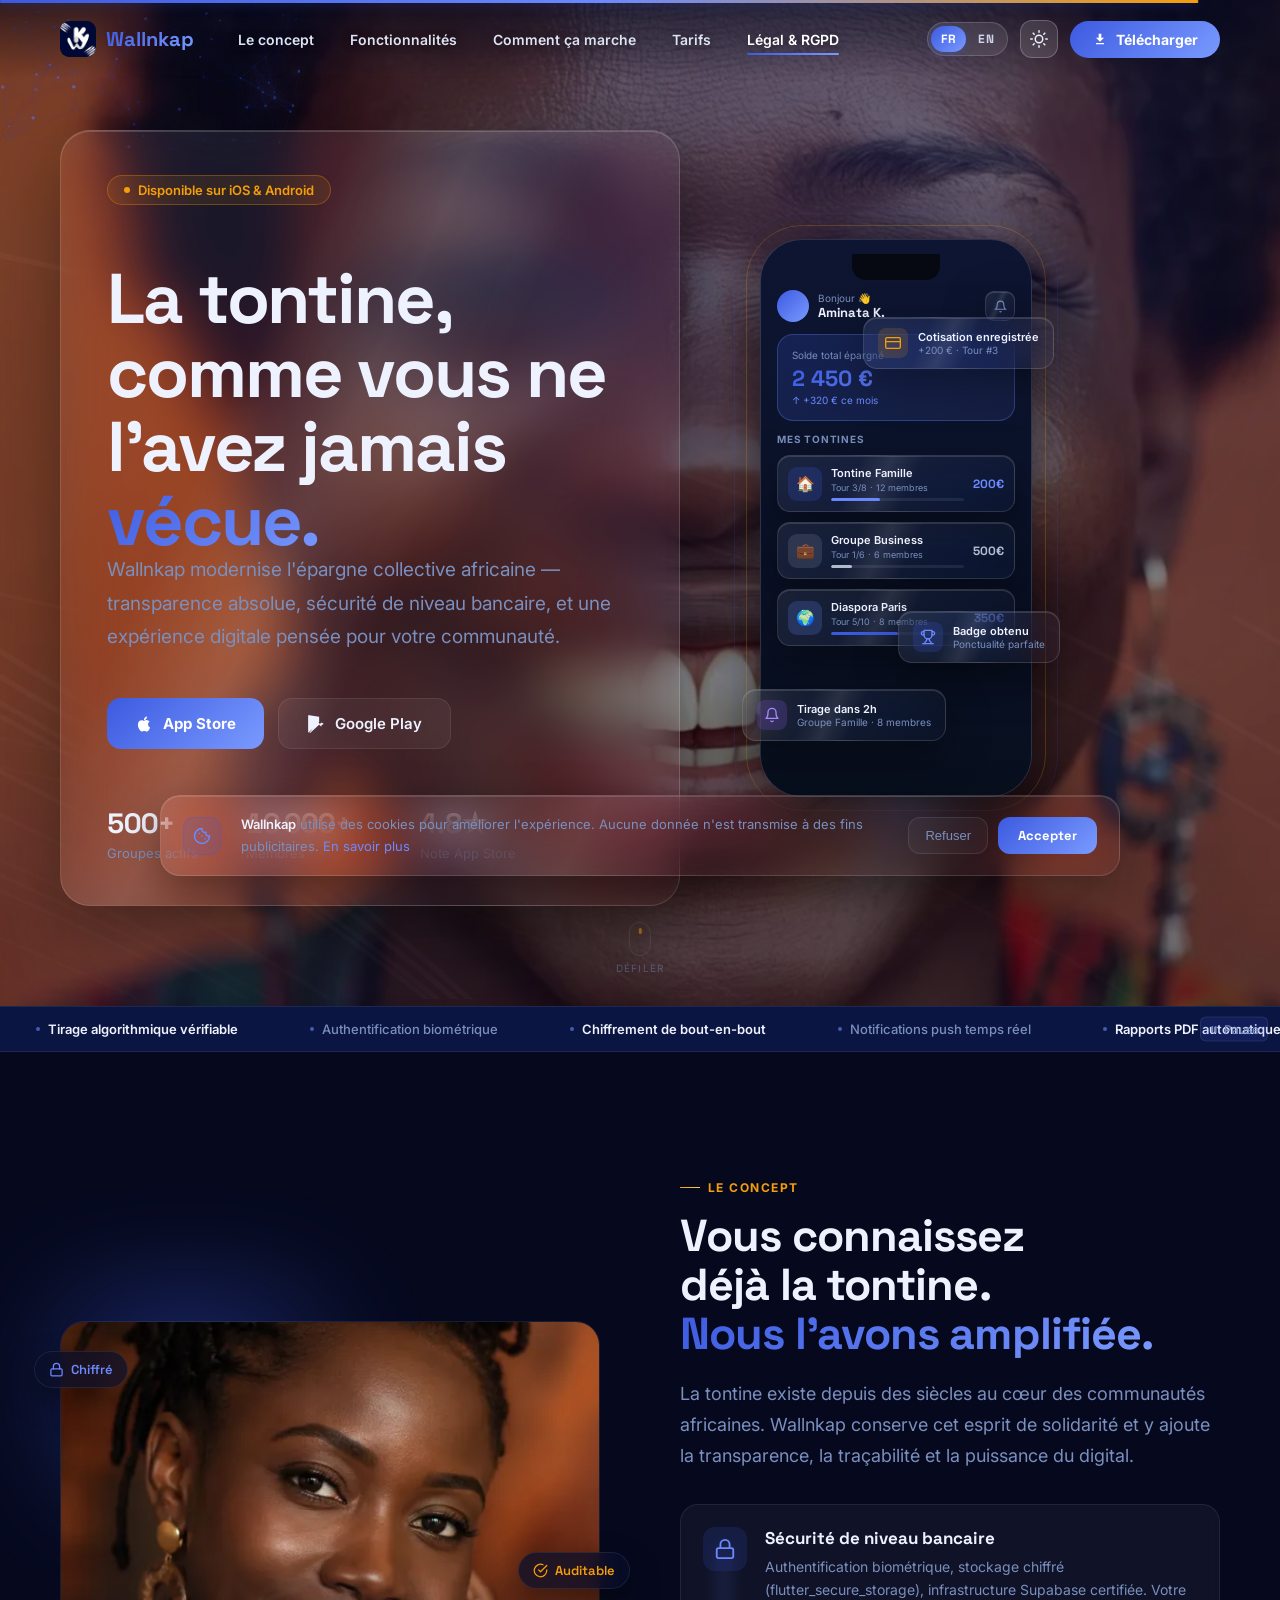
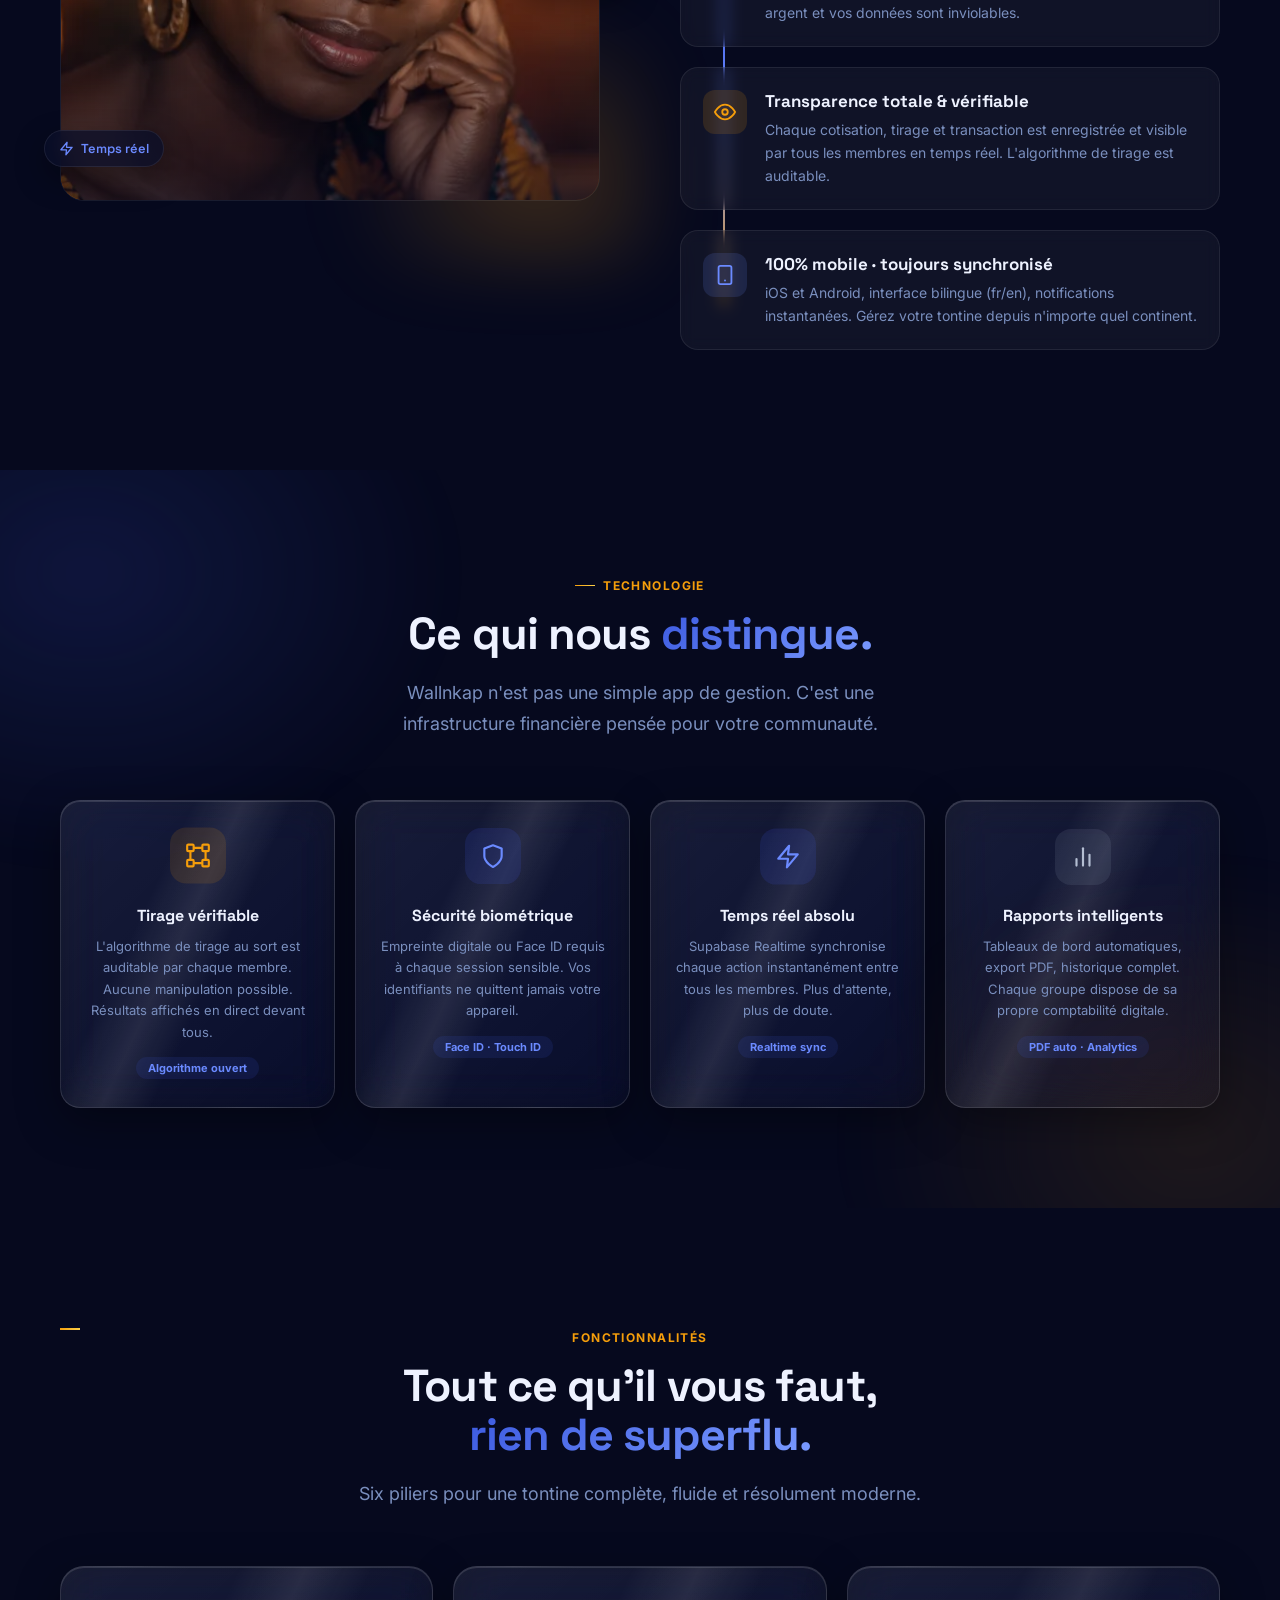
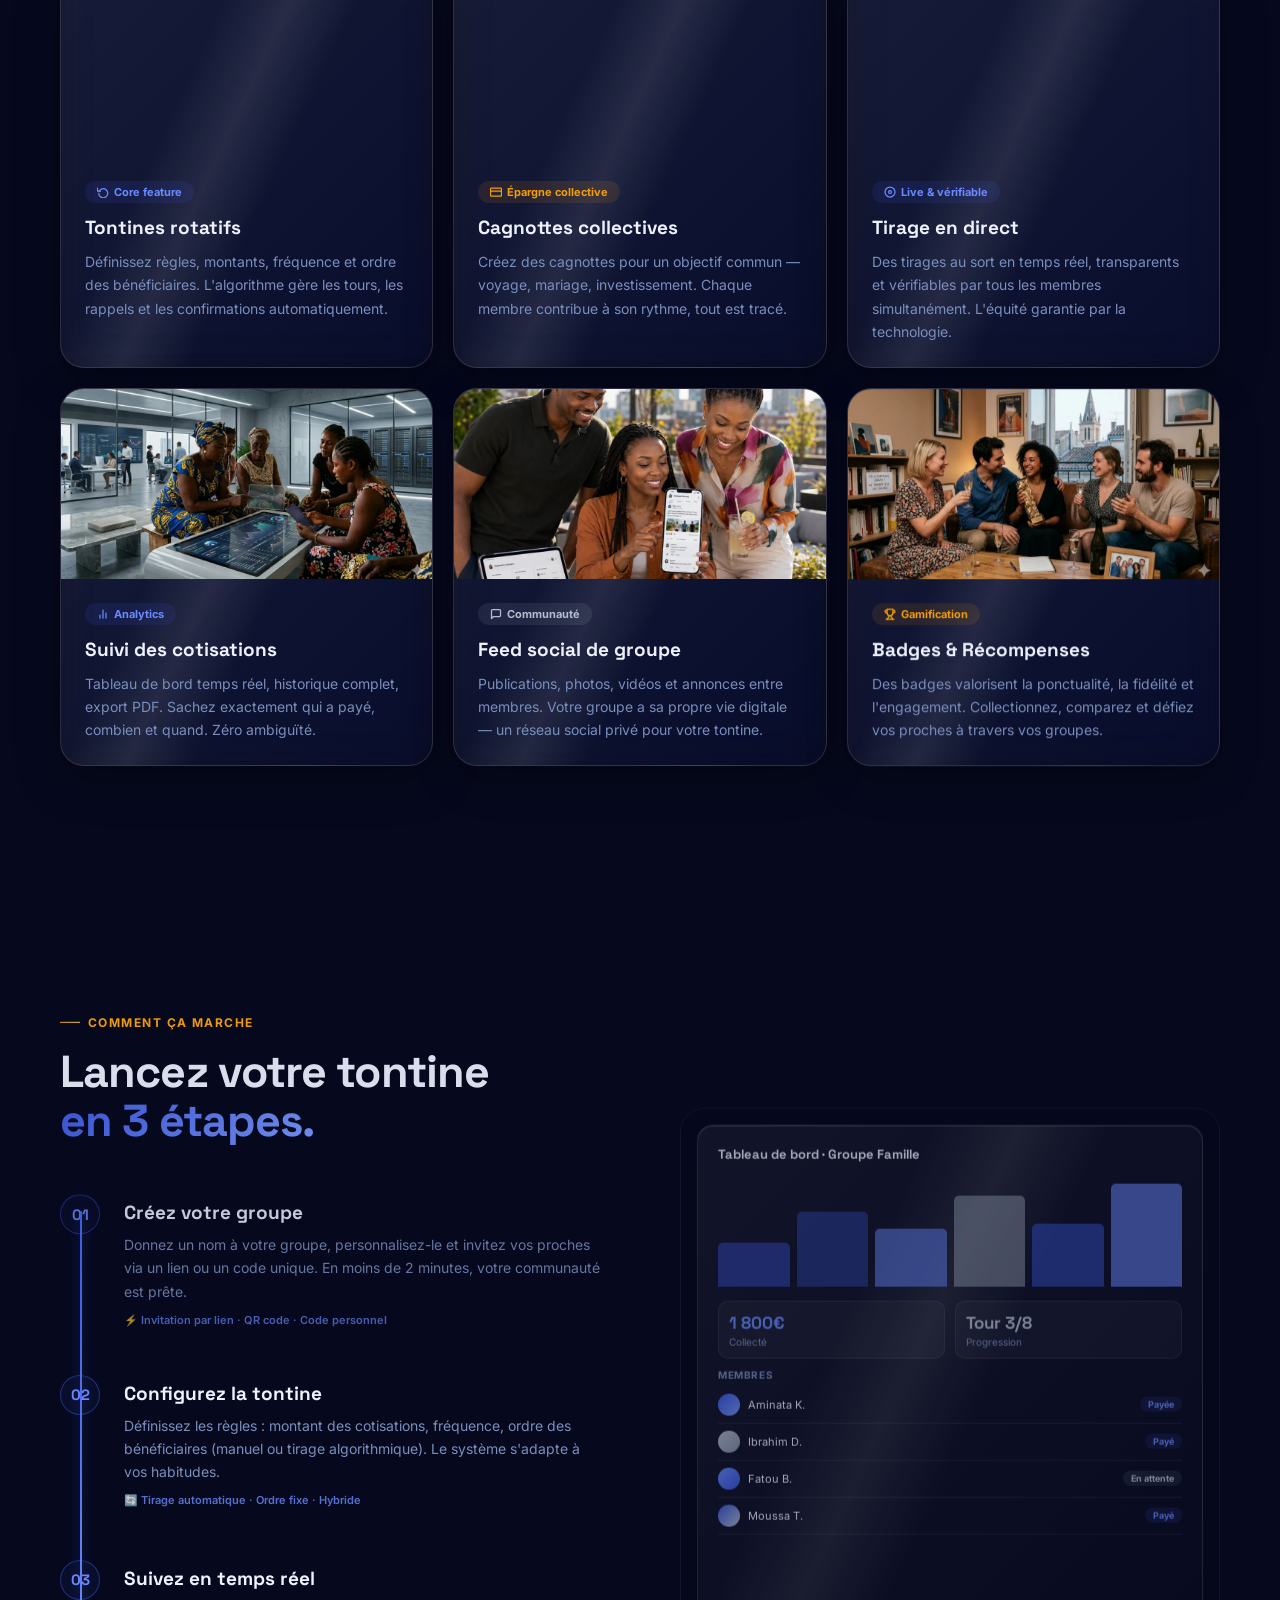
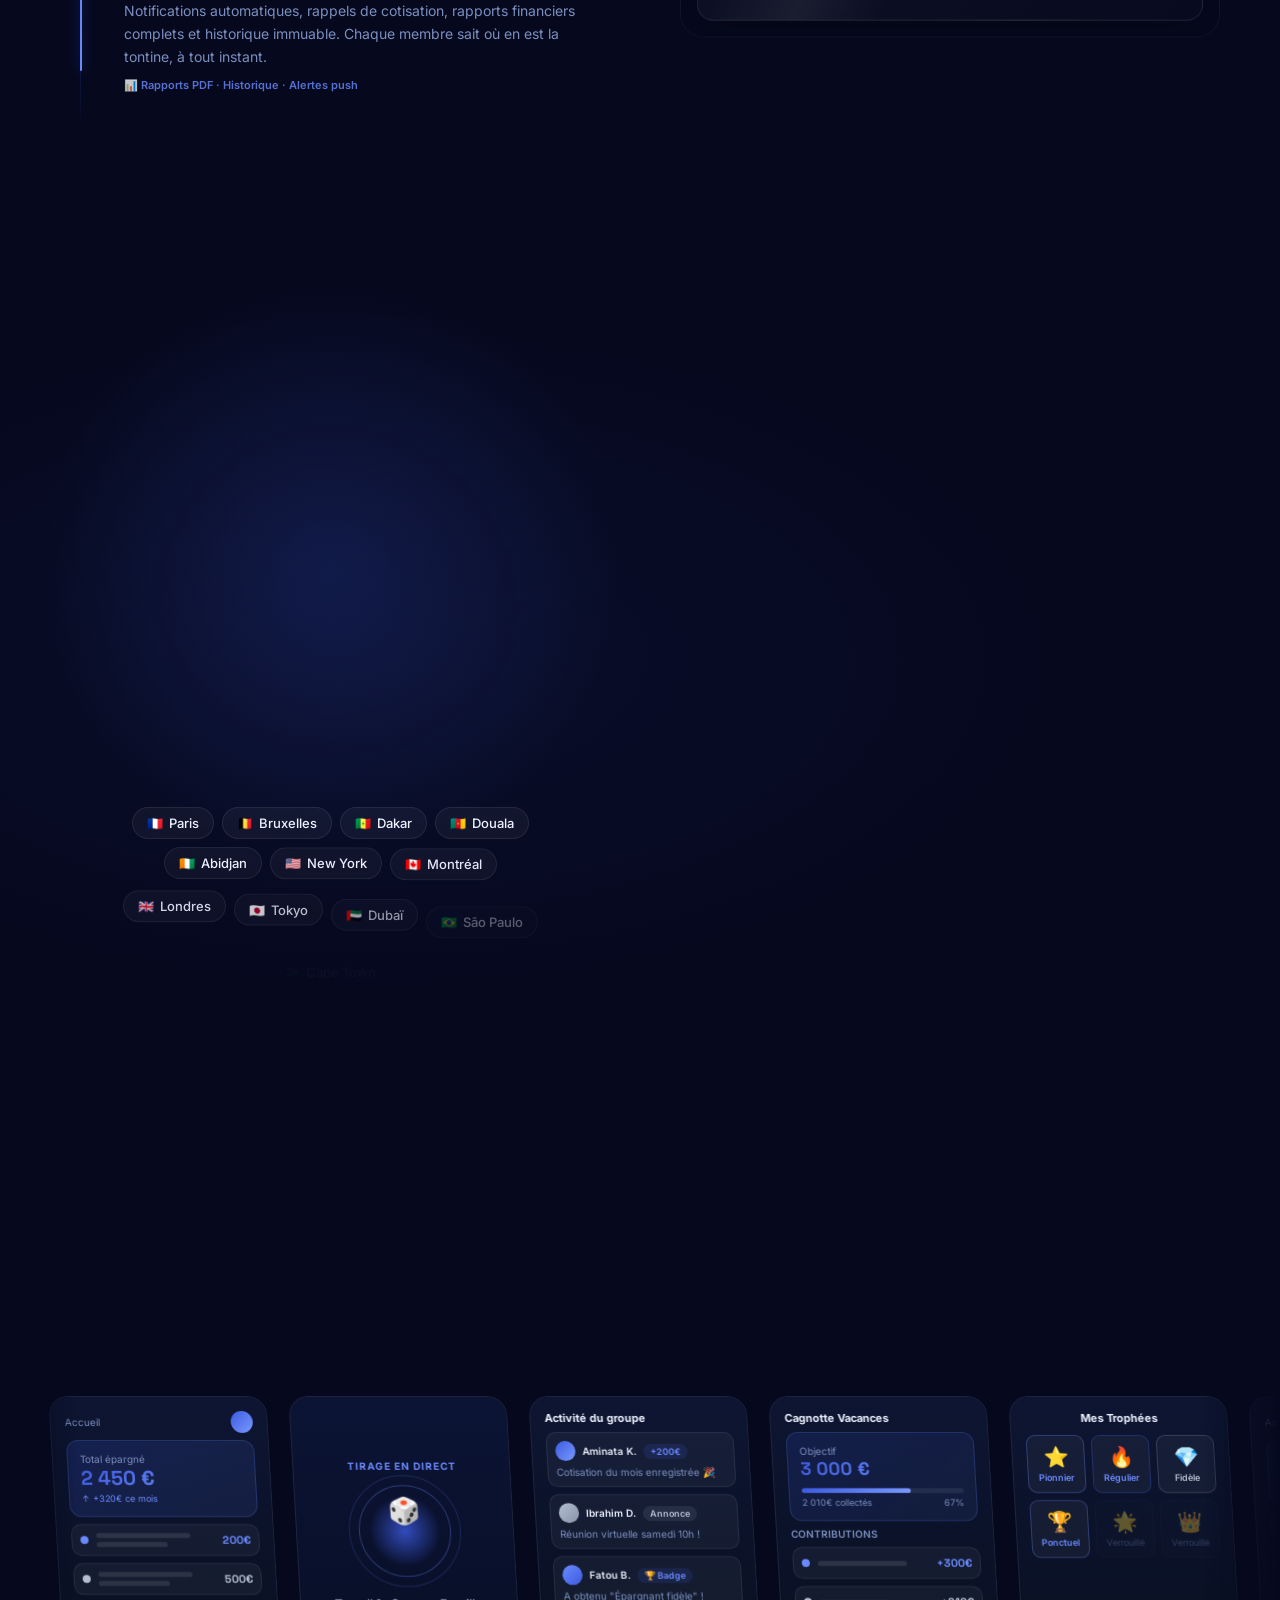
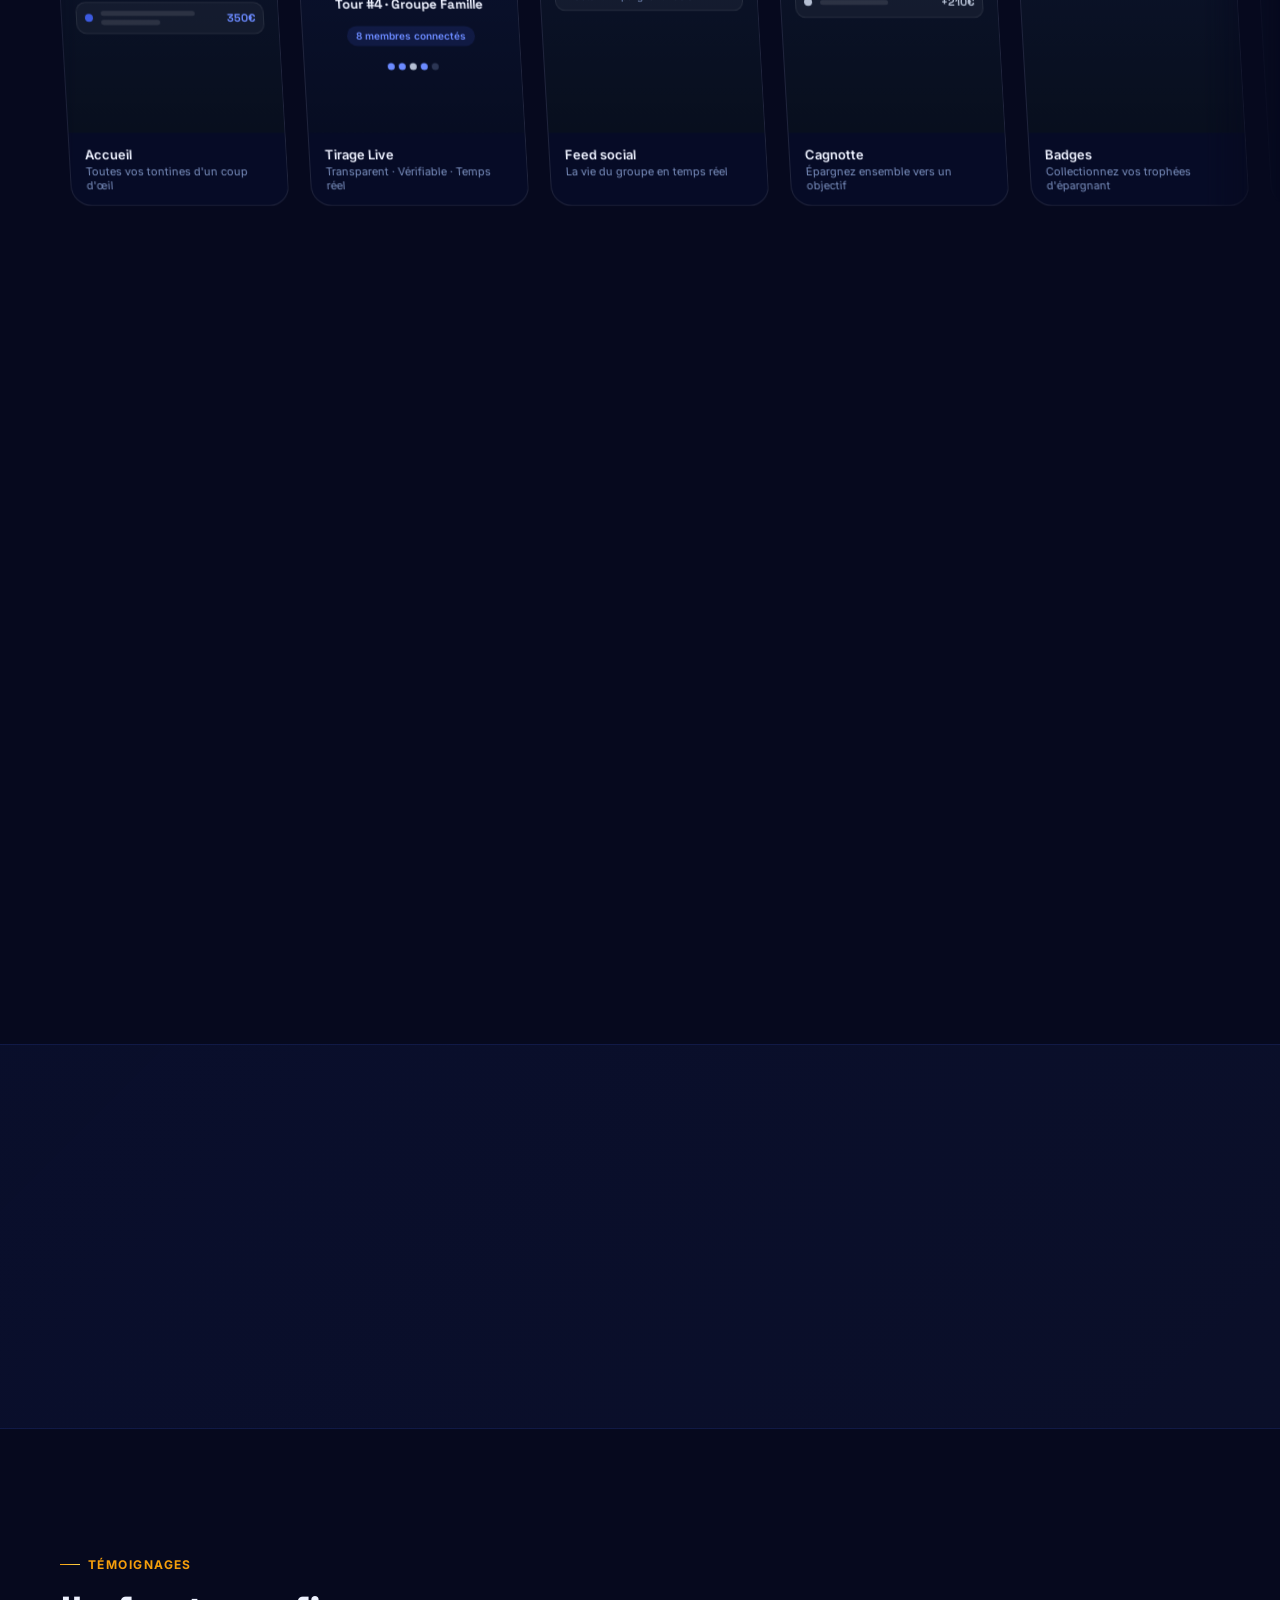
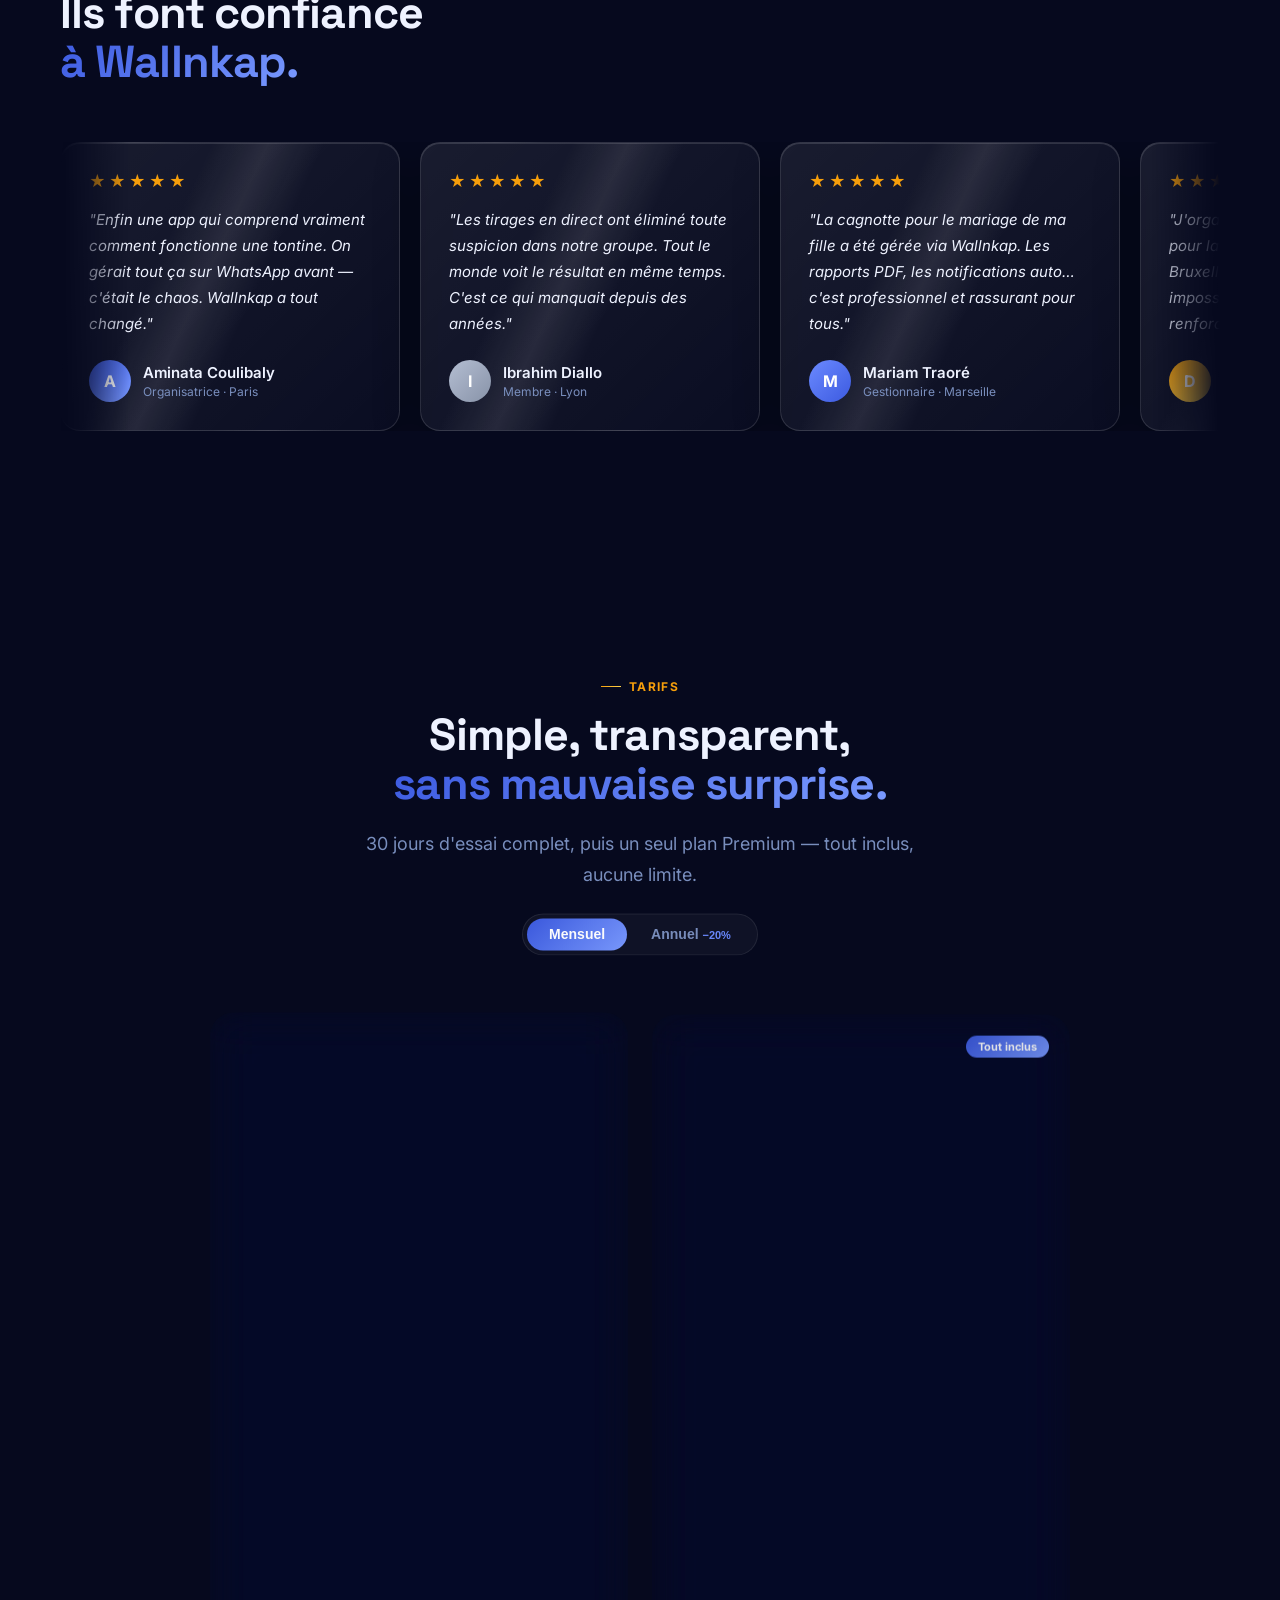
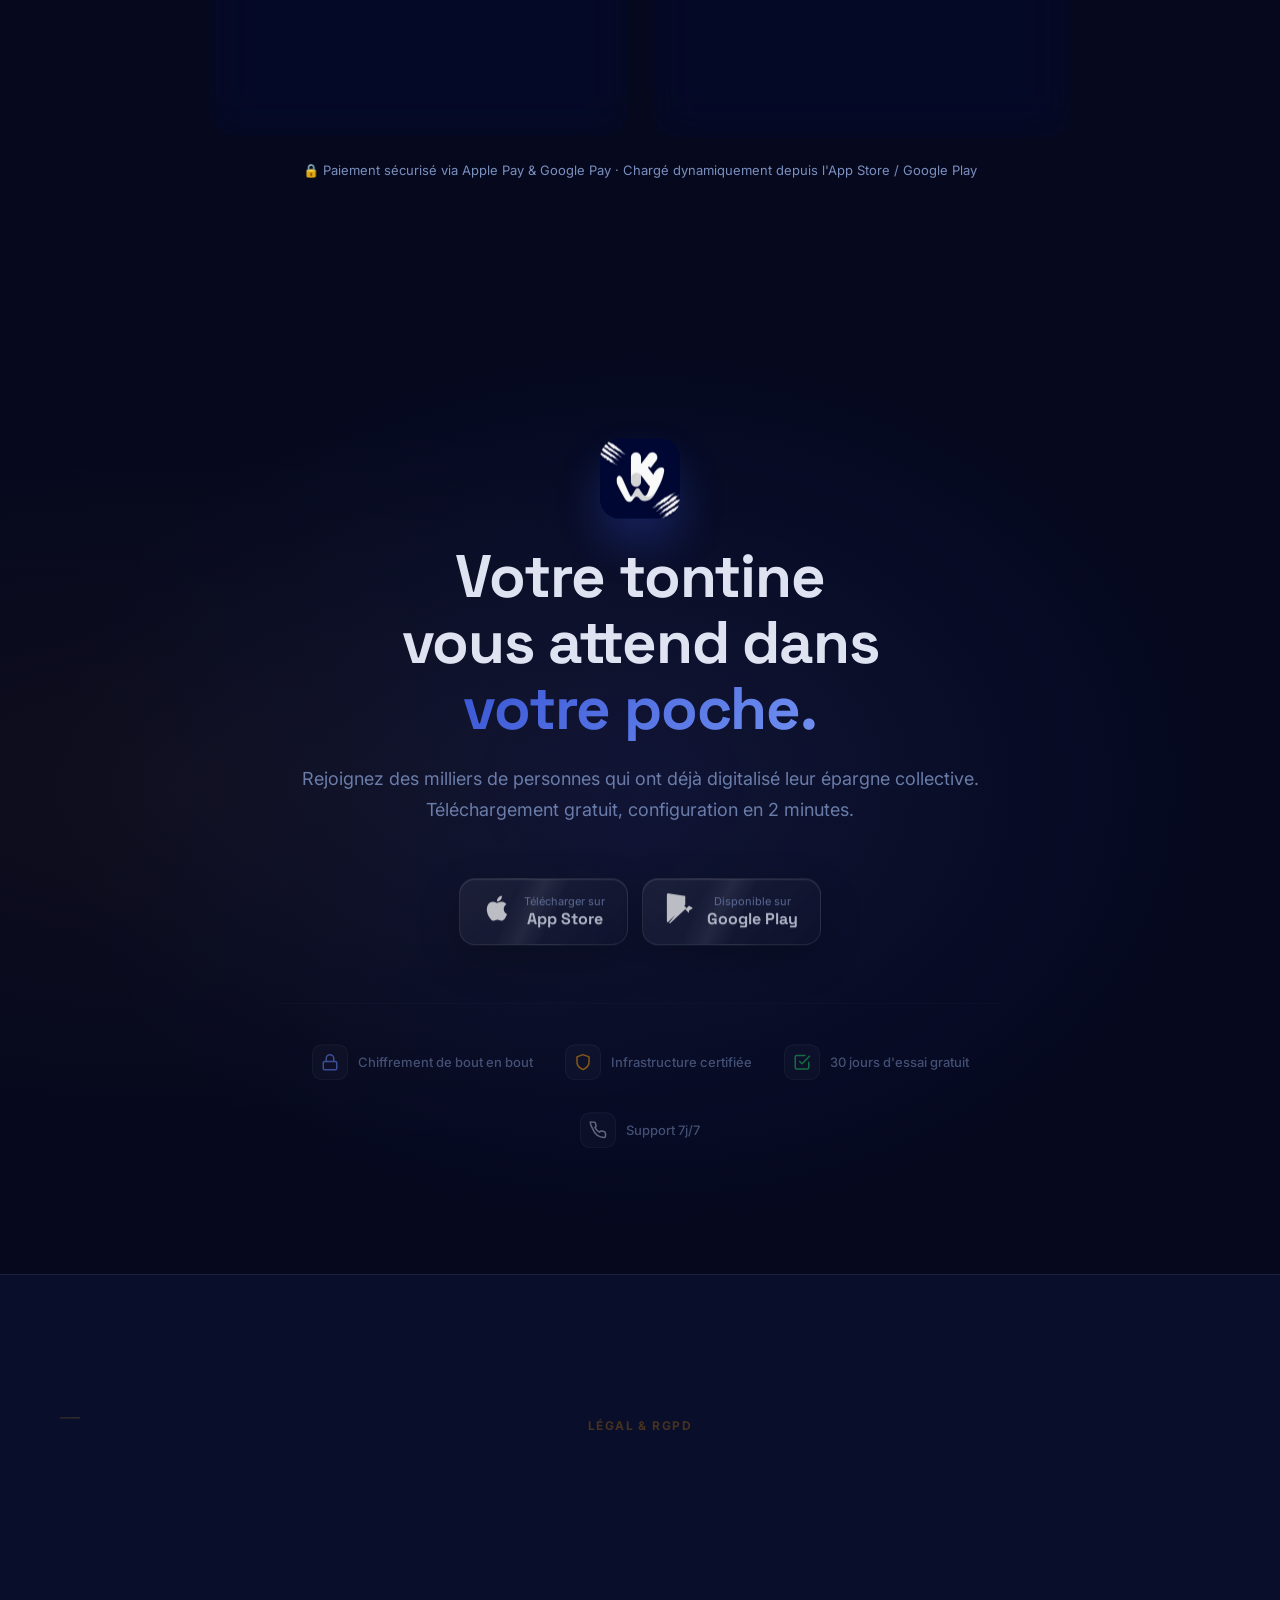
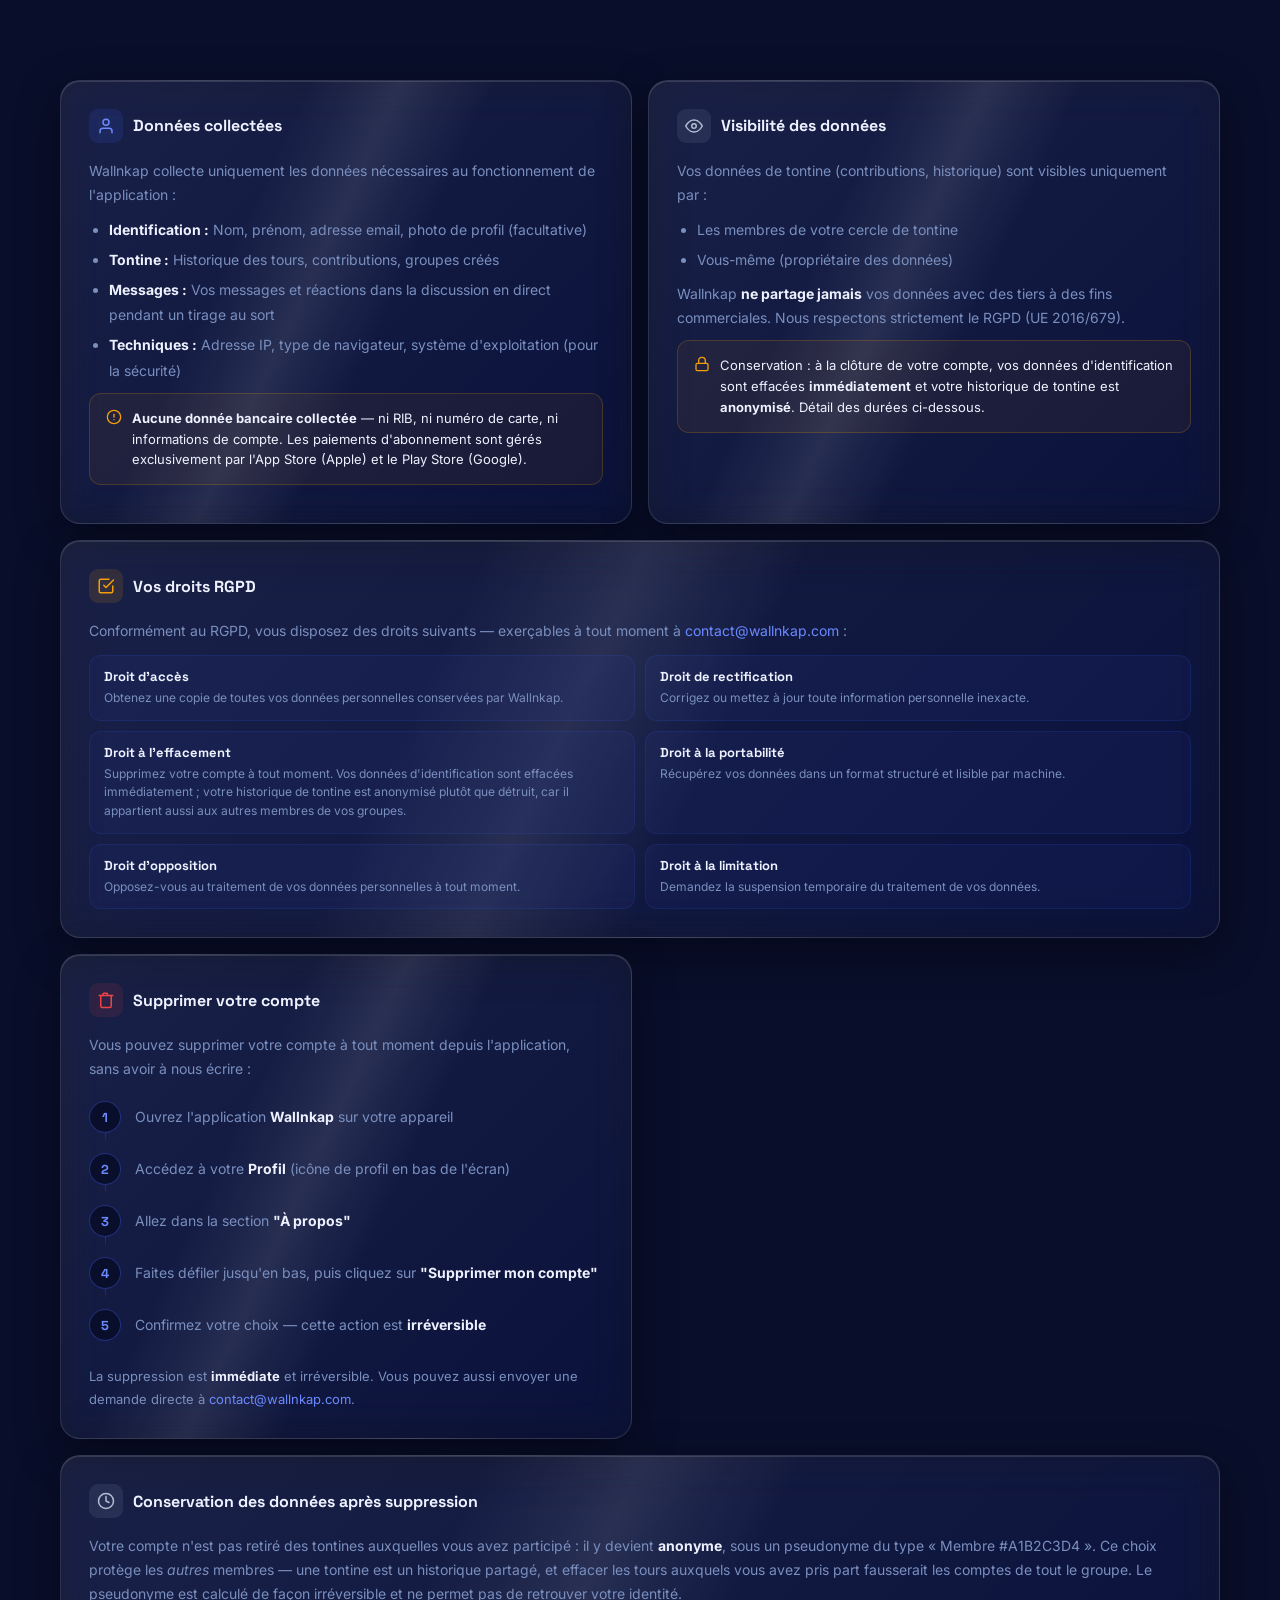
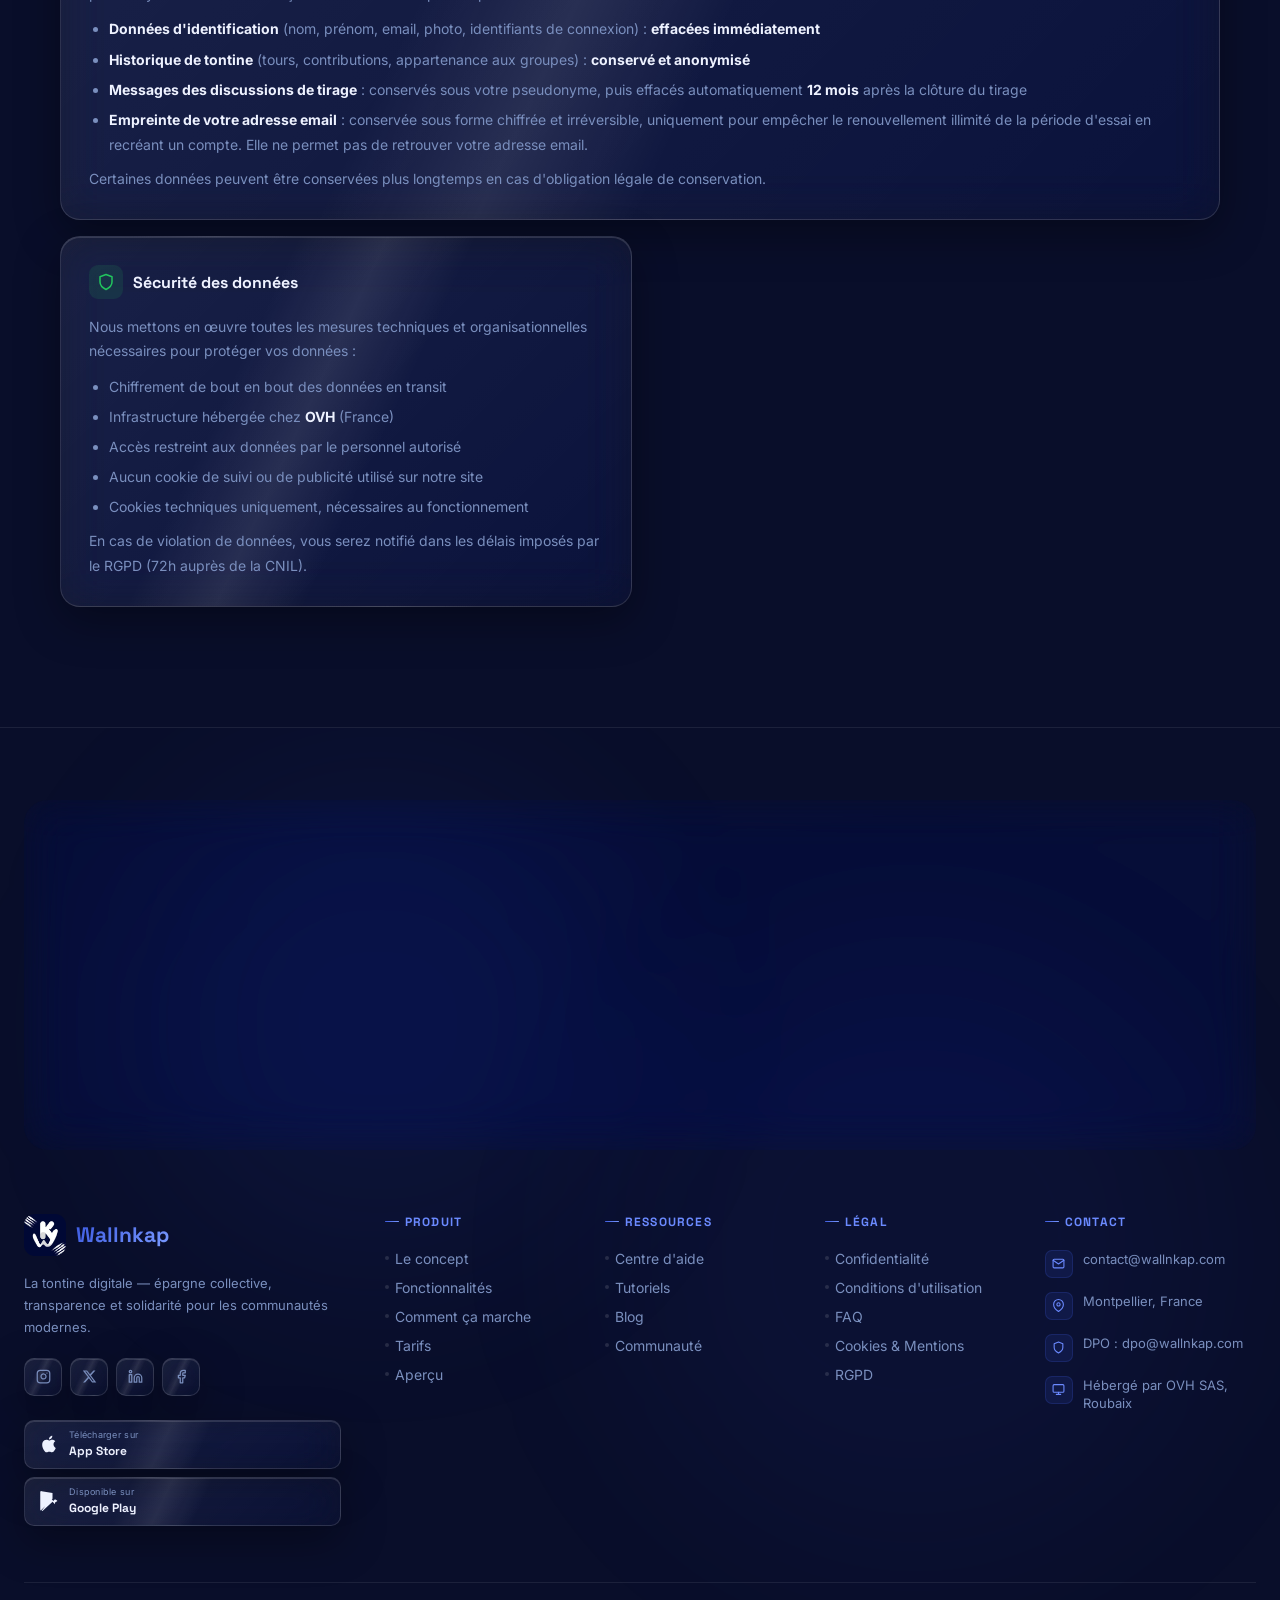
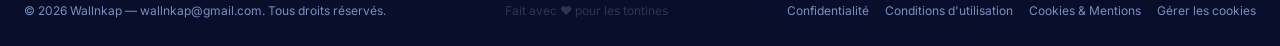
==== commit 4fcb6529: "update confidentialité" ====
--- a/index.html
+++ b/index.html
@@ -3380,8 +3380,9 @@
           </h3>
           <p>Wallnkap collecte uniquement les données nécessaires au fonctionnement de l'application :</p>
           <ul>
-            <li><strong>Identification :</strong> Nom, prénom, adresse email, numéro de téléphone</li>
+            <li><strong>Identification :</strong> Nom, prénom, adresse email, photo de profil (facultative)</li>
             <li><strong>Tontine :</strong> Historique des tours, contributions, groupes créés</li>
+            <li><strong>Messages :</strong> Vos messages et réactions dans la discussion en direct pendant un tirage au sort</li>
             <li><strong>Techniques :</strong> Adresse IP, type de navigateur, système d'exploitation (pour la sécurité)</li>
           </ul>
           <div class="legal-warn">
@@ -3406,7 +3407,7 @@
           <p>Wallnkap <strong>ne partage jamais</strong> vos données avec des tiers à des fins commerciales. Nous respectons strictement le RGPD (UE 2016/679).</p>
           <div class="legal-warn">
             <svg width="16" height="16" viewBox="0 0 24 24" fill="none" stroke="var(--gold)" stroke-width="2" stroke-linecap="round" stroke-linejoin="round"><rect x="3" y="11" width="18" height="11" rx="2"/><path d="M7 11V7a5 5 0 0 1 10 0v4"/></svg>
-            <span>Conservation : vos données sont supprimées dans les <strong>30 jours</strong> suivant la clôture de votre compte, sauf obligation légale.</span>
+            <span>Conservation : à la clôture de votre compte, vos données d'identification sont effacées <strong>immédiatement</strong> et votre historique de tontine est <strong>anonymisé</strong>. Détail des durées ci-dessous.</span>
           </div>
         </div>
 
@@ -3430,7 +3431,7 @@
             </div>
             <div class="right-item">
               <div class="right-name">Droit à l'effacement</div>
-              <div class="right-desc">Demandez la suppression de votre compte et de toutes vos données personnelles.</div>
+              <div class="right-desc">Supprimez votre compte à tout moment. Vos données d'identification sont effacées immédiatement ; votre historique de tontine est anonymisé plutôt que détruit, car il appartient aussi aux autres membres de vos groupes.</div>
             </div>
             <div class="right-item">
               <div class="right-name">Droit à la portabilité</div>
@@ -3455,7 +3456,7 @@
             </span>
             Supprimer votre compte
           </h3>
-          <p>Vous pouvez supprimer votre compte et toutes vos données à tout moment depuis l'application :</p>
+          <p>Vous pouvez supprimer votre compte à tout moment depuis l'application, sans avoir à nous écrire :</p>
           <div class="legal-steps">
             <div class="legal-step">
               <div class="ls-num">1</div>
@@ -3478,7 +3479,25 @@
               <div class="ls-txt">Confirmez votre choix — cette action est <strong>irréversible</strong></div>
             </div>
           </div>
-          <p style="margin-top:14px;font-size:13px">Vous pouvez aussi envoyer une demande directe à <a href="mailto:contact@wallnkap.com">contact@wallnkap.com</a>. Suppression effective sous <strong>30 jours</strong>.</p>
+          <p style="margin-top:14px;font-size:13px">La suppression est <strong>immédiate</strong> et irréversible. Vous pouvez aussi envoyer une demande directe à <a href="mailto:contact@wallnkap.com">contact@wallnkap.com</a>.</p>
+        </div>
+
+        <!-- Conservation & anonymisation -->
+        <div class="legal-card legal-card-full">
+          <h3>
+            <span class="lc-icon lci-silver">
+              <svg width="18" height="18" viewBox="0 0 24 24" fill="none" stroke="var(--silver)" stroke-width="2" stroke-linecap="round" stroke-linejoin="round"><circle cx="12" cy="12" r="10"/><polyline points="12 6 12 12 16 14"/></svg>
+            </span>
+            Conservation des données après suppression
+          </h3>
+          <p>Votre compte n'est pas retiré des tontines auxquelles vous avez participé : il y devient <strong>anonyme</strong>, sous un pseudonyme du type « Membre&nbsp;#A1B2C3D4 ». Ce choix protège les <em>autres</em> membres — une tontine est un historique partagé, et effacer les tours auxquels vous avez pris part fausserait les comptes de tout le groupe. Le pseudonyme est calculé de façon irréversible et ne permet pas de retrouver votre identité.</p>
+          <ul>
+            <li><strong>Données d'identification</strong> (nom, prénom, email, photo, identifiants de connexion) : <strong>effacées immédiatement</strong></li>
+            <li><strong>Historique de tontine</strong> (tours, contributions, appartenance aux groupes) : <strong>conservé et anonymisé</strong></li>
+            <li><strong>Messages des discussions de tirage</strong> : conservés sous votre pseudonyme, puis effacés automatiquement <strong>12 mois</strong> après la clôture du tirage</li>
+            <li><strong>Empreinte de votre adresse email</strong> : conservée sous forme chiffrée et irréversible, uniquement pour empêcher le renouvellement illimité de la période d'essai en recréant un compte. Elle ne permet pas de retrouver votre adresse email.</li>
+          </ul>
+          <p>Certaines données peuvent être conservées plus longtemps en cas d'obligation légale de conservation.</p>
         </div>
 
         <!-- Sécurité -->
@@ -3742,7 +3761,7 @@
               <li>Faites défiler jusqu'en bas, puis cliquez sur <strong>"Supprimer mon compte"</strong></li>
               <li>Confirmez votre choix</li>
             </ol>
-            Vos données seront supprimées dans un délai de <strong>30 jours</strong>, sauf obligation légale de conservation. Vous pouvez également contacter <a href="mailto:contact@wallnkap.com">contact@wallnkap.com</a>.
+            Vos données d'identification (nom, prénom, email, photo) sont effacées <strong>immédiatement</strong>. Votre historique de tontine reste visible par vos anciens groupes, mais sous un pseudonyme anonyme — l'effacer fausserait les comptes des autres membres. Les messages des discussions de tirage sont supprimés automatiquement après <strong>12 mois</strong>. Vous pouvez également contacter <a href="mailto:contact@wallnkap.com">contact@wallnkap.com</a>.
           </div></div>
         </div>
 
@@ -3758,7 +3777,7 @@
             <ul>
               <li>✅ Droit d'accès, de rectification et d'effacement</li>
               <li>✅ Droit à la portabilité et d'opposition</li>
-              <li>✅ Suppression du compte et des données sous 30 jours</li>
+              <li>✅ Suppression du compte : identification effacée immédiatement, historique anonymisé</li>
               <li>✅ Aucune donnée bancaire collectée</li>
               <li>✅ Aucun partage avec des tiers à des fins commerciales</li>
             </ul>
@@ -4869,7 +4888,7 @@
           "name": "Comment supprimer mon compte et mes données ?",
           "acceptedAnswer": {
             "@type": "Answer",
-            "text": "Vous pouvez supprimer votre compte à tout moment dans l'application : Profil → À propos → Supprimer mon compte. Vos données seront supprimées dans un délai de 30 jours. Vous pouvez également contacter contact@wallnkap.com."
+            "text": "Vous pouvez supprimer votre compte à tout moment dans l'application : Profil → À propos → Supprimer mon compte. Vos données d'identification sont effacées immédiatement. Votre historique de tontine reste visible par vos anciens groupes sous un pseudonyme anonyme, car il appartient aussi aux autres membres. Les messages des discussions de tirage sont supprimés automatiquement après 12 mois. Vous pouvez également contacter contact@wallnkap.com."
           }
         },
         {
@@ -4877,7 +4896,7 @@
           "name": "Wallnkap est-il conforme au RGPD ?",
           "acceptedAnswer": {
             "@type": "Answer",
-            "text": "Oui, Wallnkap est entièrement conforme au RGPD (Règlement Général sur la Protection des Données — UE 2016/679). Vous disposez des droits d'accès, de rectification, d'effacement, de portabilité et d'opposition. Suppression du compte et des données sous 30 jours. Aucune donnée bancaire collectée. Pour exercer vos droits : contact@wallnkap.com."
+            "text": "Oui, Wallnkap est entièrement conforme au RGPD (Règlement Général sur la Protection des Données — UE 2016/679). Vous disposez des droits d'accès, de rectification, d'effacement, de portabilité et d'opposition. À la suppression du compte, les données d'identification sont effacées immédiatement et l'historique de tontine est anonymisé. Aucune donnée bancaire collectée. Pour exercer vos droits : contact@wallnkap.com."
           }
         },
         {
